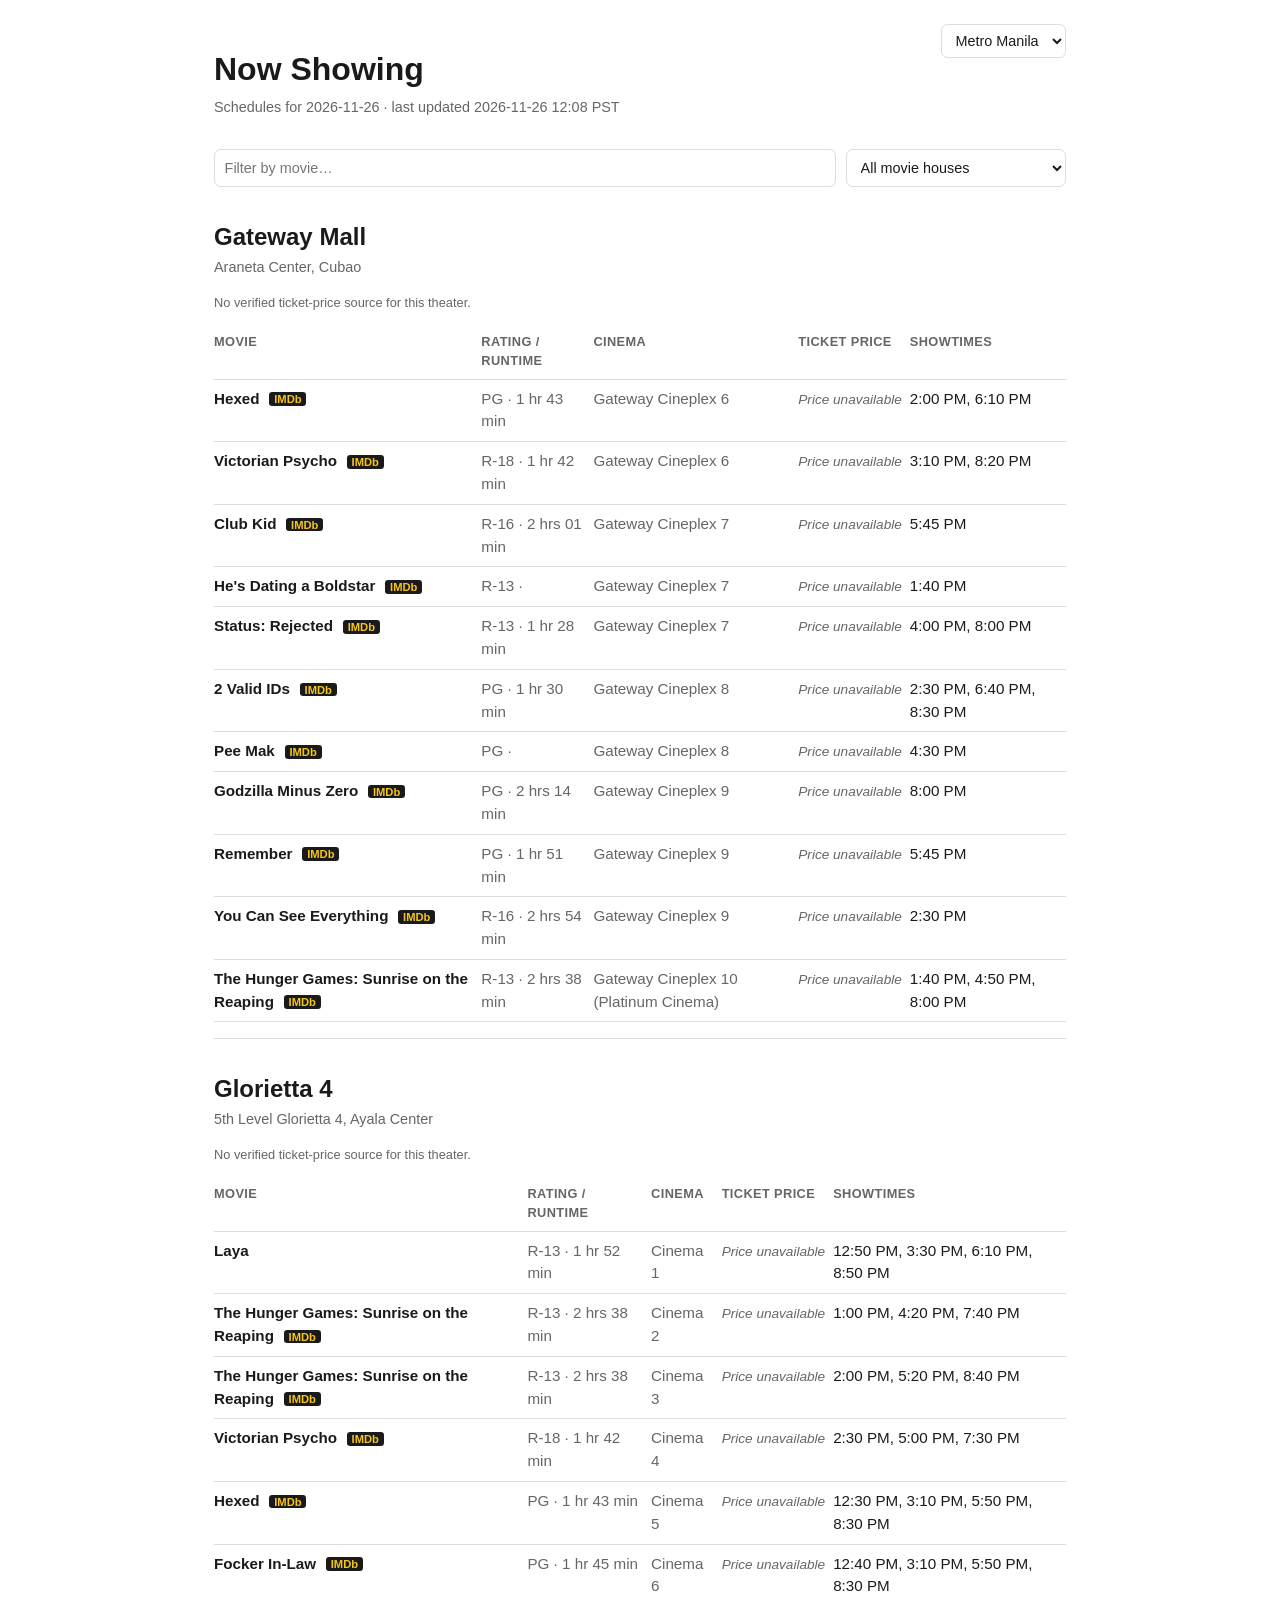
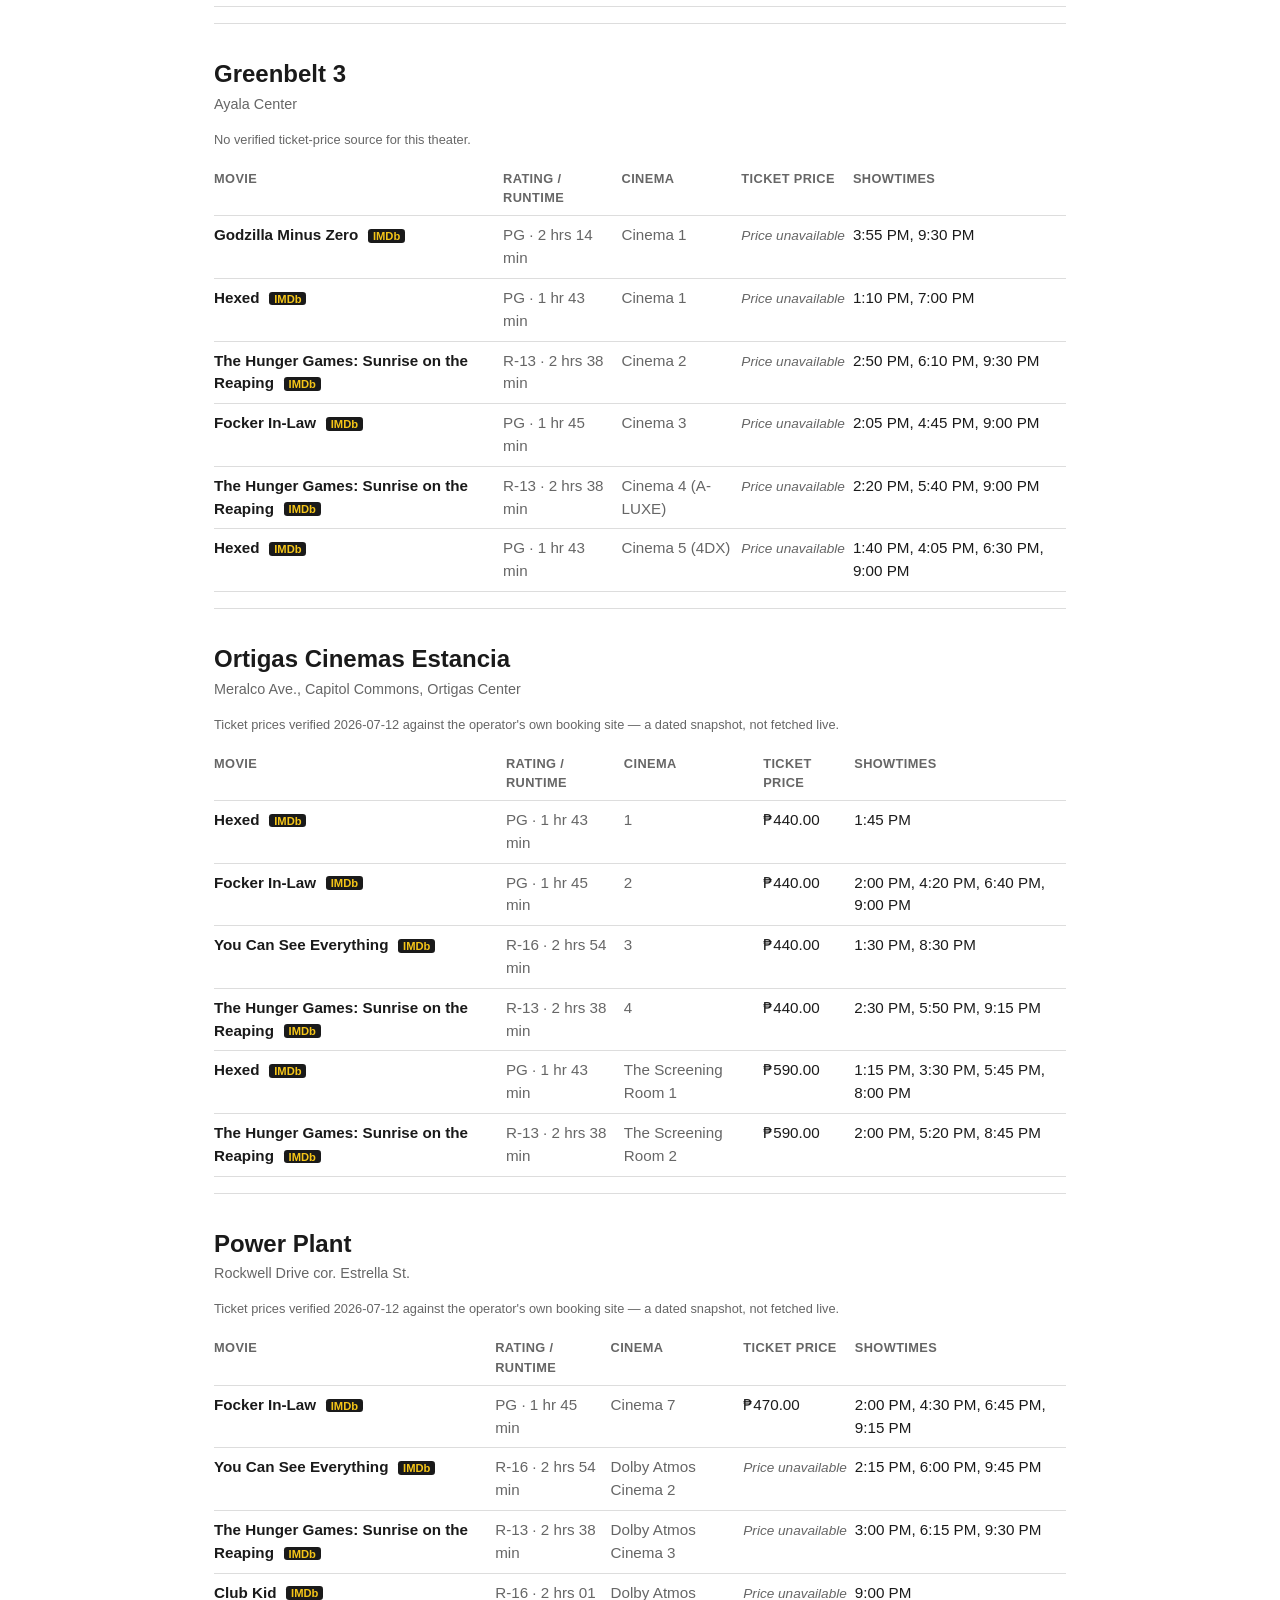
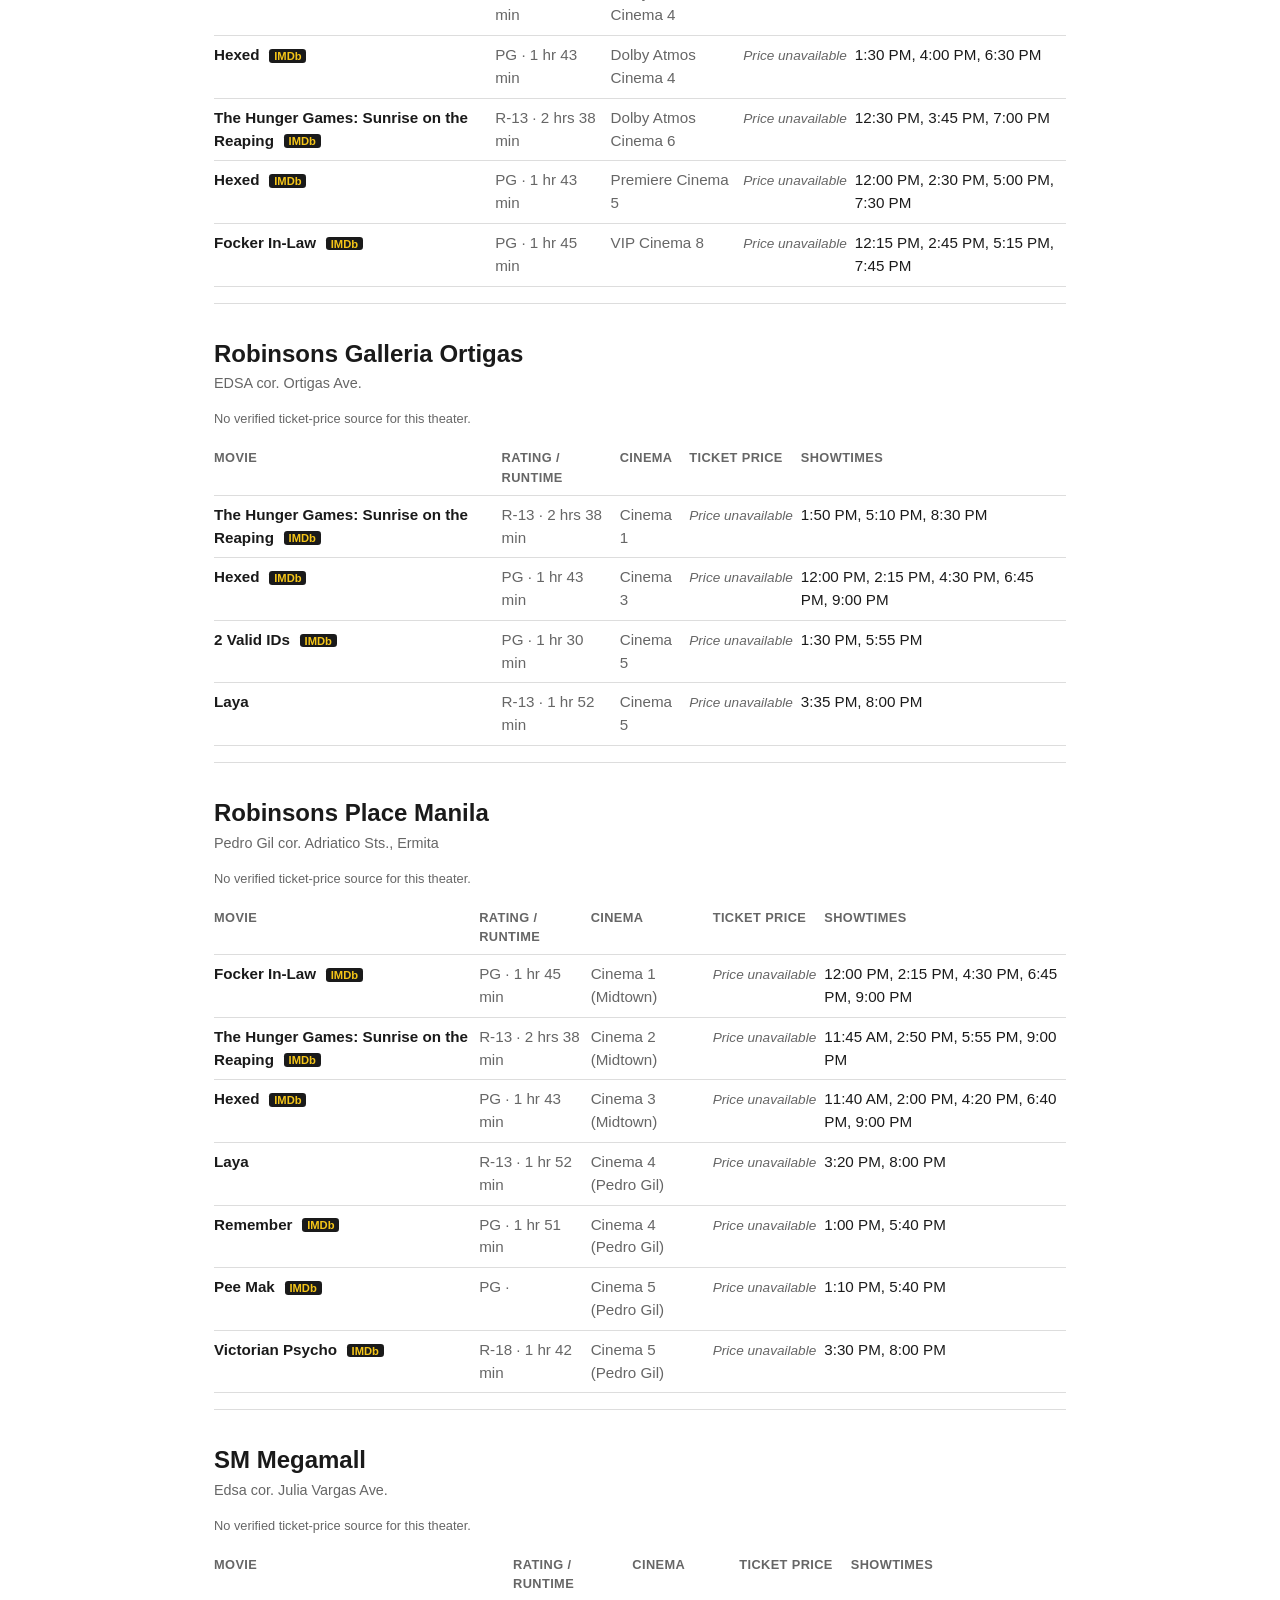
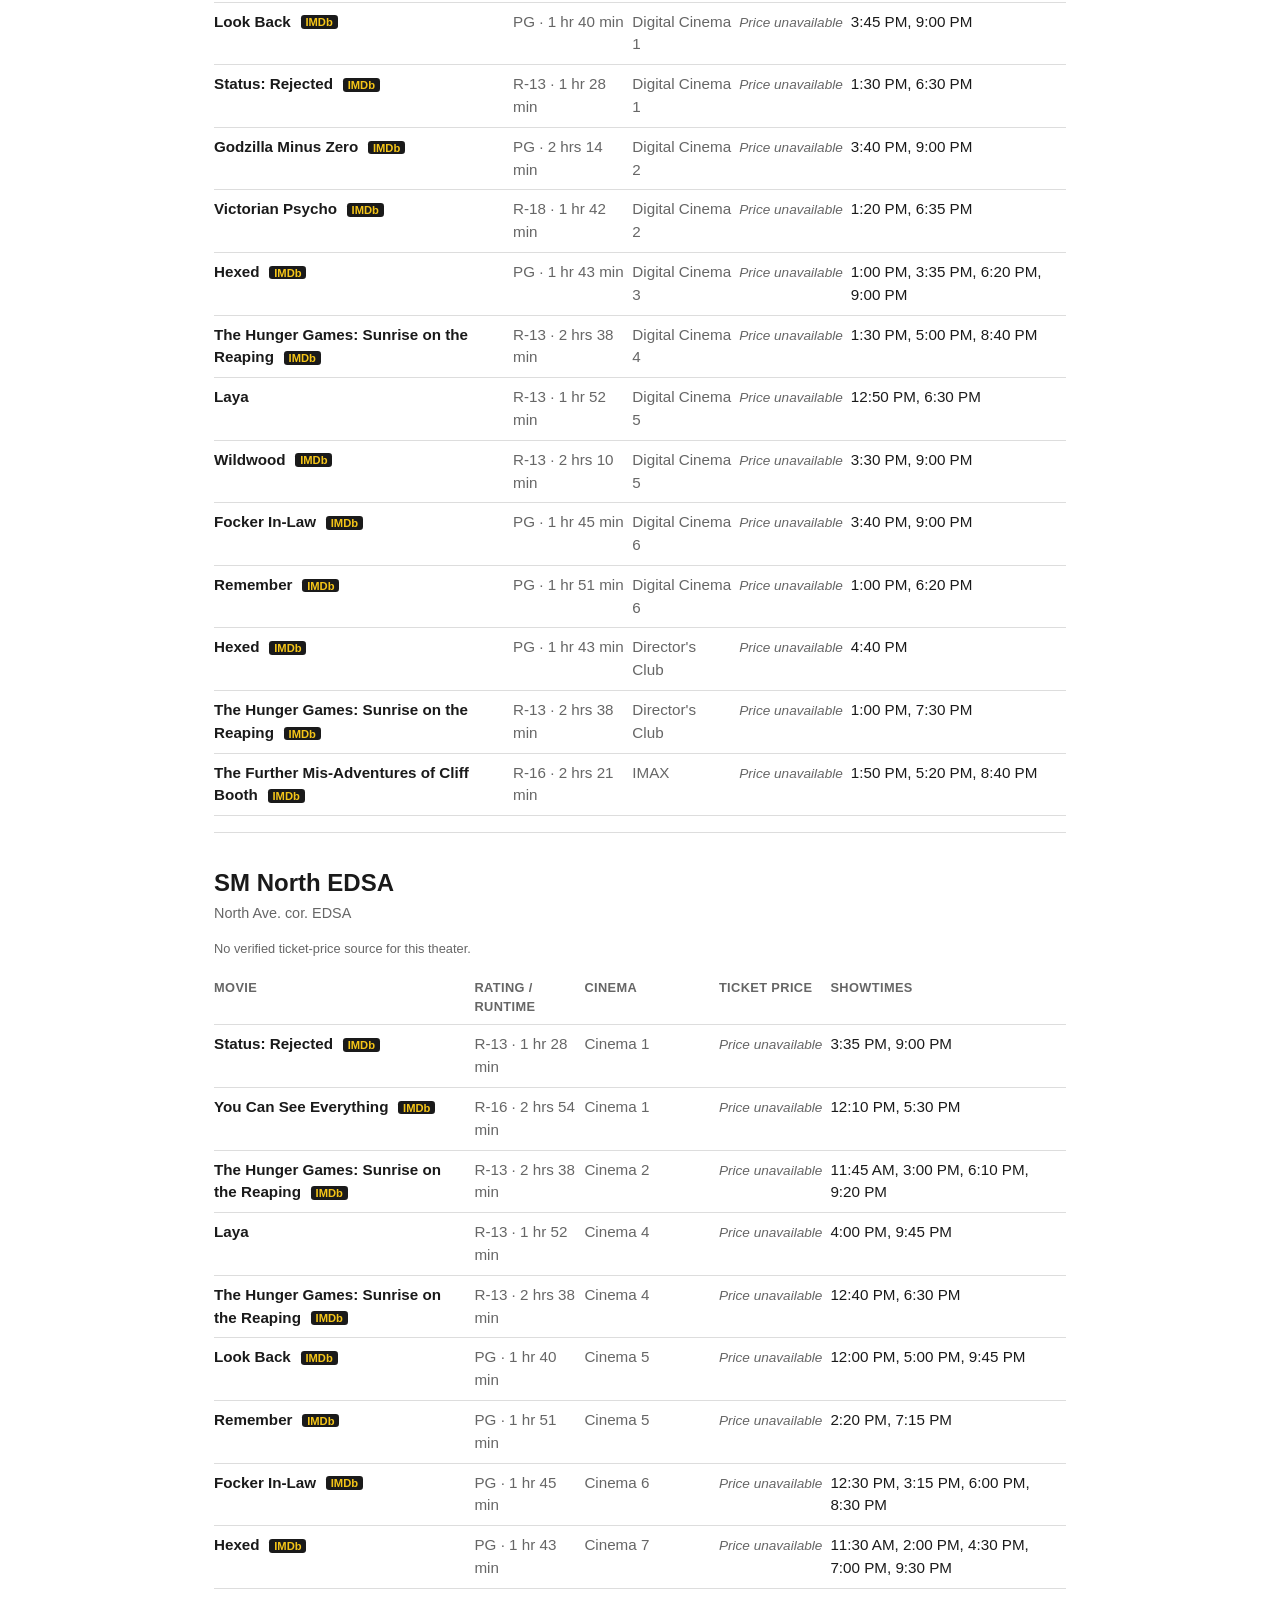
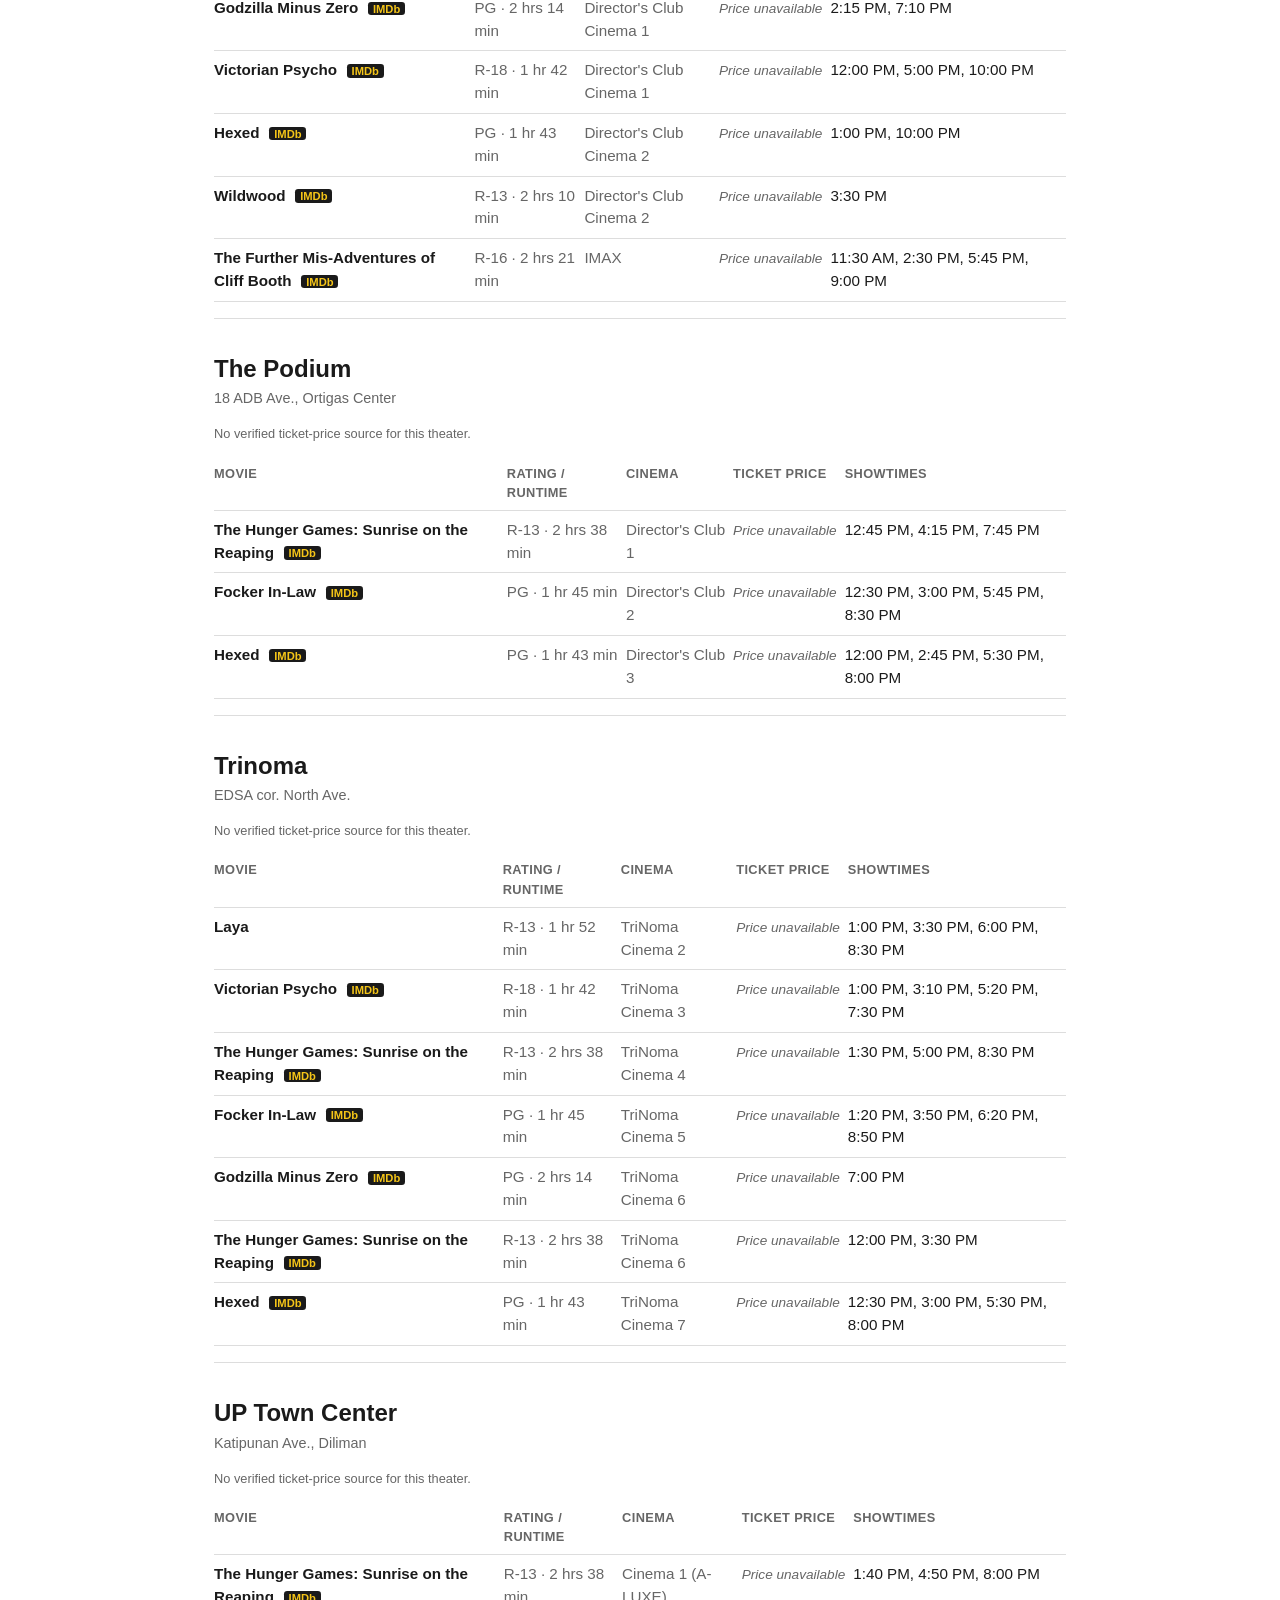
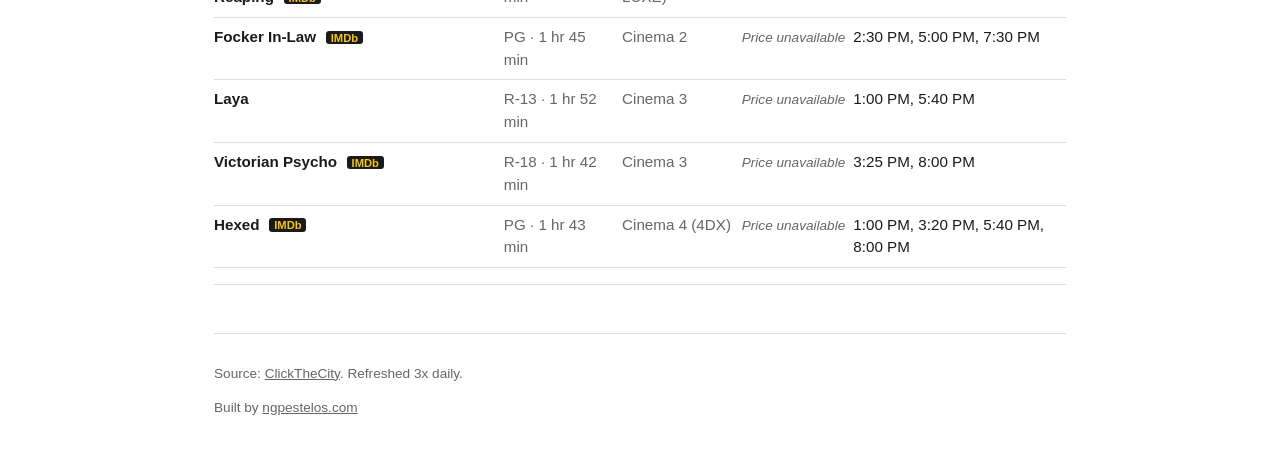
==== public/index.html @ bc3d9798 "chore: refresh schedules 2026-11-26" ====
<!doctype html>
<html lang="en">
<head>
<meta charset="utf-8">
<meta name="viewport" content="width=device-width, initial-scale=1">
<title>Now Showing — Metro Manila &amp; Iloilo</title>
<link rel="stylesheet" href="style.css">
</head>
<body>
<header class="site-header">
  <div class="header-text">
    <h1>Now Showing</h1>
    <p class="updated">Schedules for 2026-11-26 &middot; last updated 2026-11-26 12:08 PST</p>
  </div>
  <label class="city-filter">
    <span class="visually-hidden">City</span>
    <select id="city-filter" aria-label="Filter by city">
      <option value="metro-manila">Metro Manila</option>
<option value="iloilo">Iloilo</option>
    </select>
  </label>
</header>
<div class="filters">
  <input type="search" id="movie-filter" placeholder="Filter by movie&hellip;" aria-label="Filter by movie">
  <select id="cinema-filter" aria-label="Filter by movie house">
    <option value="">All movie houses</option>
    <option value="Festive Walk Iloilo" data-city="iloilo">Festive Walk Iloilo</option>
<option value="Gateway Mall" data-city="metro-manila">Gateway Mall</option>
<option value="Glorietta 4" data-city="metro-manila">Glorietta 4</option>
<option value="Greenbelt 3" data-city="metro-manila">Greenbelt 3</option>
<option value="Ortigas Cinemas Estancia" data-city="metro-manila">Ortigas Cinemas Estancia</option>
<option value="Power Plant" data-city="metro-manila">Power Plant</option>
<option value="Robinsons Galleria Ortigas" data-city="metro-manila">Robinsons Galleria Ortigas</option>
<option value="Robinsons Place Iloilo" data-city="iloilo">Robinsons Place Iloilo</option>
<option value="Robinsons Place Jaro" data-city="iloilo">Robinsons Place Jaro</option>
<option value="Robinsons Place Manila" data-city="metro-manila">Robinsons Place Manila</option>
<option value="SM City Iloilo" data-city="iloilo">SM City Iloilo</option>
<option value="SM Megamall" data-city="metro-manila">SM Megamall</option>
<option value="SM North EDSA" data-city="metro-manila">SM North EDSA</option>
<option value="The Podium" data-city="metro-manila">The Podium</option>
<option value="Trinoma" data-city="metro-manila">Trinoma</option>
<option value="UP Town Center" data-city="metro-manila">UP Town Center</option>
<option value="Vista Mall Iloilo" data-city="iloilo">Vista Mall Iloilo</option>
  </select>
</div>
<p id="no-results" hidden>No showings match your filters.</p>
<main>

    <section class="theater" data-theater="Festive Walk Iloilo" data-city="iloilo">
      <h2>Festive Walk Iloilo</h2>
      <p class="address">Megaworld Boulevard, Iloilo Business Park, Mandurriao</p>
      <p class="source-note">No verified ticket-price source for this theater.</p>
      <table>
        <thead><tr><th>Movie</th><th>Rating / Runtime</th><th>Cinema</th><th>Ticket Price</th><th>Showtimes</th></tr></thead>
        <tbody>
        <tr data-title="laya" data-cinema="festive walk cinema 1"><td class="title" data-label="Movie">Laya</td><td class="meta" data-label="Rating / Runtime">R-13 &middot; 1 hr 52 min</td><td class="cinema" data-label="Cinema">Festive Walk Cinema 1</td><td class="price" data-label="Ticket Price"><span class="price-unavailable" title="No verified price source for this theater/room tier">Price unavailable</span></td><td class="showtimes" data-label="Showtimes">3:45 PM</td></tr>
<tr data-title="the hunger games: sunrise on the reaping" data-cinema="festive walk cinema 1"><td class="title" data-label="Movie">The Hunger Games: Sunrise on the Reaping <a class="imdb-link" href="https://www.imdb.com/title/tt32558705/" target="_blank" rel="noopener" title="View on IMDb">IMDb</a></td><td class="meta" data-label="Rating / Runtime">R-13 &middot; 2 hrs 38 min</td><td class="cinema" data-label="Cinema">Festive Walk Cinema 1</td><td class="price" data-label="Ticket Price"><span class="price-unavailable" title="No verified price source for this theater/room tier">Price unavailable</span></td><td class="showtimes" data-label="Showtimes">12:30 PM, 6:30 PM</td></tr>
<tr data-title="focker in-law" data-cinema="festive walk cinema 2"><td class="title" data-label="Movie">Focker In-Law <a class="imdb-link" href="https://www.imdb.com/title/tt34966140/" target="_blank" rel="noopener" title="View on IMDb">IMDb</a></td><td class="meta" data-label="Rating / Runtime">PG &middot; 1 hr 45 min</td><td class="cinema" data-label="Cinema">Festive Walk Cinema 2</td><td class="price" data-label="Ticket Price"><span class="price-unavailable" title="No verified price source for this theater/room tier">Price unavailable</span></td><td class="showtimes" data-label="Showtimes">12:30 PM, 5:00 PM</td></tr>
<tr data-title="victorian psycho" data-cinema="festive walk cinema 2"><td class="title" data-label="Movie">Victorian Psycho <a class="imdb-link" href="https://www.imdb.com/title/tt34374553/" target="_blank" rel="noopener" title="View on IMDb">IMDb</a></td><td class="meta" data-label="Rating / Runtime">R-18 &middot; 1 hr 42 min</td><td class="cinema" data-label="Cinema">Festive Walk Cinema 2</td><td class="price" data-label="Ticket Price"><span class="price-unavailable" title="No verified price source for this theater/room tier">Price unavailable</span></td><td class="showtimes" data-label="Showtimes">2:45 PM, 7:15 PM</td></tr>
<tr data-title="hexed" data-cinema="festive walk cinema 3"><td class="title" data-label="Movie">Hexed <a class="imdb-link" href="https://www.imdb.com/title/tt38077943/" target="_blank" rel="noopener" title="View on IMDb">IMDb</a></td><td class="meta" data-label="Rating / Runtime">PG &middot; 1 hr 43 min</td><td class="cinema" data-label="Cinema">Festive Walk Cinema 3</td><td class="price" data-label="Ticket Price"><span class="price-unavailable" title="No verified price source for this theater/room tier">Price unavailable</span></td><td class="showtimes" data-label="Showtimes">1:15 PM, 3:30 PM, 6:30 PM</td></tr>
<tr data-title="the hunger games: sunrise on the reaping" data-cinema="festive walk vip cinema 4"><td class="title" data-label="Movie">The Hunger Games: Sunrise on the Reaping <a class="imdb-link" href="https://www.imdb.com/title/tt32558705/" target="_blank" rel="noopener" title="View on IMDb">IMDb</a></td><td class="meta" data-label="Rating / Runtime">R-13 &middot; 2 hrs 38 min</td><td class="cinema" data-label="Cinema">Festive Walk VIP Cinema 4</td><td class="price" data-label="Ticket Price"><span class="price-unavailable" title="No verified price source for this theater/room tier">Price unavailable</span></td><td class="showtimes" data-label="Showtimes">1:00 PM, 4:00 PM, 7:00 PM</td></tr>
        </tbody>
      </table>
    </section>
    
    <section class="theater" data-theater="Gateway Mall" data-city="metro-manila">
      <h2>Gateway Mall</h2>
      <p class="address">Araneta Center, Cubao</p>
      <p class="source-note">No verified ticket-price source for this theater.</p>
      <table>
        <thead><tr><th>Movie</th><th>Rating / Runtime</th><th>Cinema</th><th>Ticket Price</th><th>Showtimes</th></tr></thead>
        <tbody>
        <tr data-title="hexed" data-cinema="gateway cineplex 6"><td class="title" data-label="Movie">Hexed <a class="imdb-link" href="https://www.imdb.com/title/tt38077943/" target="_blank" rel="noopener" title="View on IMDb">IMDb</a></td><td class="meta" data-label="Rating / Runtime">PG &middot; 1 hr 43 min</td><td class="cinema" data-label="Cinema">Gateway Cineplex 6</td><td class="price" data-label="Ticket Price"><span class="price-unavailable" title="No verified price source for this theater/room tier">Price unavailable</span></td><td class="showtimes" data-label="Showtimes">2:00 PM, 6:10 PM</td></tr>
<tr data-title="victorian psycho" data-cinema="gateway cineplex 6"><td class="title" data-label="Movie">Victorian Psycho <a class="imdb-link" href="https://www.imdb.com/title/tt34374553/" target="_blank" rel="noopener" title="View on IMDb">IMDb</a></td><td class="meta" data-label="Rating / Runtime">R-18 &middot; 1 hr 42 min</td><td class="cinema" data-label="Cinema">Gateway Cineplex 6</td><td class="price" data-label="Ticket Price"><span class="price-unavailable" title="No verified price source for this theater/room tier">Price unavailable</span></td><td class="showtimes" data-label="Showtimes">3:10 PM, 8:20 PM</td></tr>
<tr data-title="club kid" data-cinema="gateway cineplex 7"><td class="title" data-label="Movie">Club Kid <a class="imdb-link" href="https://www.imdb.com/title/tt38058097/" target="_blank" rel="noopener" title="View on IMDb">IMDb</a></td><td class="meta" data-label="Rating / Runtime">R-16 &middot; 2 hrs 01 min</td><td class="cinema" data-label="Cinema">Gateway Cineplex 7</td><td class="price" data-label="Ticket Price"><span class="price-unavailable" title="No verified price source for this theater/room tier">Price unavailable</span></td><td class="showtimes" data-label="Showtimes">5:45 PM</td></tr>
<tr data-title="he&#x27;s dating a boldstar" data-cinema="gateway cineplex 7"><td class="title" data-label="Movie">He&#x27;s Dating a Boldstar <a class="imdb-link" href="https://www.imdb.com/title/tt46669056/" target="_blank" rel="noopener" title="View on IMDb">IMDb</a></td><td class="meta" data-label="Rating / Runtime">R-13 &middot; </td><td class="cinema" data-label="Cinema">Gateway Cineplex 7</td><td class="price" data-label="Ticket Price"><span class="price-unavailable" title="No verified price source for this theater/room tier">Price unavailable</span></td><td class="showtimes" data-label="Showtimes">1:40 PM</td></tr>
<tr data-title="status: rejected" data-cinema="gateway cineplex 7"><td class="title" data-label="Movie">Status: Rejected <a class="imdb-link" href="https://www.imdb.com/title/tt44862514/" target="_blank" rel="noopener" title="View on IMDb">IMDb</a></td><td class="meta" data-label="Rating / Runtime">R-13 &middot; 1 hr 28 min</td><td class="cinema" data-label="Cinema">Gateway Cineplex 7</td><td class="price" data-label="Ticket Price"><span class="price-unavailable" title="No verified price source for this theater/room tier">Price unavailable</span></td><td class="showtimes" data-label="Showtimes">4:00 PM, 8:00 PM</td></tr>
<tr data-title="2 valid ids" data-cinema="gateway cineplex 8"><td class="title" data-label="Movie">2 Valid IDs <a class="imdb-link" href="https://www.imdb.com/title/tt43807653/" target="_blank" rel="noopener" title="View on IMDb">IMDb</a></td><td class="meta" data-label="Rating / Runtime">PG &middot; 1 hr 30 min</td><td class="cinema" data-label="Cinema">Gateway Cineplex 8</td><td class="price" data-label="Ticket Price"><span class="price-unavailable" title="No verified price source for this theater/room tier">Price unavailable</span></td><td class="showtimes" data-label="Showtimes">2:30 PM, 6:40 PM, 8:30 PM</td></tr>
<tr data-title="pee mak" data-cinema="gateway cineplex 8"><td class="title" data-label="Movie">Pee Mak <a class="imdb-link" href="https://www.imdb.com/title/tt44112588/" target="_blank" rel="noopener" title="View on IMDb">IMDb</a></td><td class="meta" data-label="Rating / Runtime">PG &middot; </td><td class="cinema" data-label="Cinema">Gateway Cineplex 8</td><td class="price" data-label="Ticket Price"><span class="price-unavailable" title="No verified price source for this theater/room tier">Price unavailable</span></td><td class="showtimes" data-label="Showtimes">4:30 PM</td></tr>
<tr data-title="godzilla minus zero" data-cinema="gateway cineplex 9"><td class="title" data-label="Movie">Godzilla Minus Zero <a class="imdb-link" href="https://www.imdb.com/title/tt34384661/" target="_blank" rel="noopener" title="View on IMDb">IMDb</a></td><td class="meta" data-label="Rating / Runtime">PG &middot; 2 hrs 14 min</td><td class="cinema" data-label="Cinema">Gateway Cineplex 9</td><td class="price" data-label="Ticket Price"><span class="price-unavailable" title="No verified price source for this theater/room tier">Price unavailable</span></td><td class="showtimes" data-label="Showtimes">8:00 PM</td></tr>
<tr data-title="remember" data-cinema="gateway cineplex 9"><td class="title" data-label="Movie">Remember <a class="imdb-link" href="https://www.imdb.com/title/tt43454326/" target="_blank" rel="noopener" title="View on IMDb">IMDb</a></td><td class="meta" data-label="Rating / Runtime">PG &middot; 1 hr 51 min</td><td class="cinema" data-label="Cinema">Gateway Cineplex 9</td><td class="price" data-label="Ticket Price"><span class="price-unavailable" title="No verified price source for this theater/room tier">Price unavailable</span></td><td class="showtimes" data-label="Showtimes">5:45 PM</td></tr>
<tr data-title="you can see everything" data-cinema="gateway cineplex 9"><td class="title" data-label="Movie">You Can See Everything <a class="imdb-link" href="https://www.imdb.com/title/tt45368240/" target="_blank" rel="noopener" title="View on IMDb">IMDb</a></td><td class="meta" data-label="Rating / Runtime">R-16 &middot; 2 hrs 54 min</td><td class="cinema" data-label="Cinema">Gateway Cineplex 9</td><td class="price" data-label="Ticket Price"><span class="price-unavailable" title="No verified price source for this theater/room tier">Price unavailable</span></td><td class="showtimes" data-label="Showtimes">2:30 PM</td></tr>
<tr data-title="the hunger games: sunrise on the reaping" data-cinema="gateway cineplex 10 (platinum cinema)"><td class="title" data-label="Movie">The Hunger Games: Sunrise on the Reaping <a class="imdb-link" href="https://www.imdb.com/title/tt32558705/" target="_blank" rel="noopener" title="View on IMDb">IMDb</a></td><td class="meta" data-label="Rating / Runtime">R-13 &middot; 2 hrs 38 min</td><td class="cinema" data-label="Cinema">Gateway Cineplex 10 (Platinum Cinema)</td><td class="price" data-label="Ticket Price"><span class="price-unavailable" title="No verified price source for this theater/room tier">Price unavailable</span></td><td class="showtimes" data-label="Showtimes">1:40 PM, 4:50 PM, 8:00 PM</td></tr>
        </tbody>
      </table>
    </section>
    
    <section class="theater" data-theater="Glorietta 4" data-city="metro-manila">
      <h2>Glorietta 4</h2>
      <p class="address">5th Level Glorietta 4, Ayala Center</p>
      <p class="source-note">No verified ticket-price source for this theater.</p>
      <table>
        <thead><tr><th>Movie</th><th>Rating / Runtime</th><th>Cinema</th><th>Ticket Price</th><th>Showtimes</th></tr></thead>
        <tbody>
        <tr data-title="laya" data-cinema="cinema 1"><td class="title" data-label="Movie">Laya</td><td class="meta" data-label="Rating / Runtime">R-13 &middot; 1 hr 52 min</td><td class="cinema" data-label="Cinema">Cinema 1</td><td class="price" data-label="Ticket Price"><span class="price-unavailable" title="No verified price source for this theater/room tier">Price unavailable</span></td><td class="showtimes" data-label="Showtimes">12:50 PM, 3:30 PM, 6:10 PM, 8:50 PM</td></tr>
<tr data-title="the hunger games: sunrise on the reaping" data-cinema="cinema 2"><td class="title" data-label="Movie">The Hunger Games: Sunrise on the Reaping <a class="imdb-link" href="https://www.imdb.com/title/tt32558705/" target="_blank" rel="noopener" title="View on IMDb">IMDb</a></td><td class="meta" data-label="Rating / Runtime">R-13 &middot; 2 hrs 38 min</td><td class="cinema" data-label="Cinema">Cinema 2</td><td class="price" data-label="Ticket Price"><span class="price-unavailable" title="No verified price source for this theater/room tier">Price unavailable</span></td><td class="showtimes" data-label="Showtimes">1:00 PM, 4:20 PM, 7:40 PM</td></tr>
<tr data-title="the hunger games: sunrise on the reaping" data-cinema="cinema 3"><td class="title" data-label="Movie">The Hunger Games: Sunrise on the Reaping <a class="imdb-link" href="https://www.imdb.com/title/tt32558705/" target="_blank" rel="noopener" title="View on IMDb">IMDb</a></td><td class="meta" data-label="Rating / Runtime">R-13 &middot; 2 hrs 38 min</td><td class="cinema" data-label="Cinema">Cinema 3</td><td class="price" data-label="Ticket Price"><span class="price-unavailable" title="No verified price source for this theater/room tier">Price unavailable</span></td><td class="showtimes" data-label="Showtimes">2:00 PM, 5:20 PM, 8:40 PM</td></tr>
<tr data-title="victorian psycho" data-cinema="cinema 4"><td class="title" data-label="Movie">Victorian Psycho <a class="imdb-link" href="https://www.imdb.com/title/tt34374553/" target="_blank" rel="noopener" title="View on IMDb">IMDb</a></td><td class="meta" data-label="Rating / Runtime">R-18 &middot; 1 hr 42 min</td><td class="cinema" data-label="Cinema">Cinema 4</td><td class="price" data-label="Ticket Price"><span class="price-unavailable" title="No verified price source for this theater/room tier">Price unavailable</span></td><td class="showtimes" data-label="Showtimes">2:30 PM, 5:00 PM, 7:30 PM</td></tr>
<tr data-title="hexed" data-cinema="cinema 5"><td class="title" data-label="Movie">Hexed <a class="imdb-link" href="https://www.imdb.com/title/tt38077943/" target="_blank" rel="noopener" title="View on IMDb">IMDb</a></td><td class="meta" data-label="Rating / Runtime">PG &middot; 1 hr 43 min</td><td class="cinema" data-label="Cinema">Cinema 5</td><td class="price" data-label="Ticket Price"><span class="price-unavailable" title="No verified price source for this theater/room tier">Price unavailable</span></td><td class="showtimes" data-label="Showtimes">12:30 PM, 3:10 PM, 5:50 PM, 8:30 PM</td></tr>
<tr data-title="focker in-law" data-cinema="cinema 6"><td class="title" data-label="Movie">Focker In-Law <a class="imdb-link" href="https://www.imdb.com/title/tt34966140/" target="_blank" rel="noopener" title="View on IMDb">IMDb</a></td><td class="meta" data-label="Rating / Runtime">PG &middot; 1 hr 45 min</td><td class="cinema" data-label="Cinema">Cinema 6</td><td class="price" data-label="Ticket Price"><span class="price-unavailable" title="No verified price source for this theater/room tier">Price unavailable</span></td><td class="showtimes" data-label="Showtimes">12:40 PM, 3:10 PM, 5:50 PM, 8:30 PM</td></tr>
        </tbody>
      </table>
    </section>
    
    <section class="theater" data-theater="Greenbelt 3" data-city="metro-manila">
      <h2>Greenbelt 3</h2>
      <p class="address">Ayala Center</p>
      <p class="source-note">No verified ticket-price source for this theater.</p>
      <table>
        <thead><tr><th>Movie</th><th>Rating / Runtime</th><th>Cinema</th><th>Ticket Price</th><th>Showtimes</th></tr></thead>
        <tbody>
        <tr data-title="godzilla minus zero" data-cinema="cinema 1"><td class="title" data-label="Movie">Godzilla Minus Zero <a class="imdb-link" href="https://www.imdb.com/title/tt34384661/" target="_blank" rel="noopener" title="View on IMDb">IMDb</a></td><td class="meta" data-label="Rating / Runtime">PG &middot; 2 hrs 14 min</td><td class="cinema" data-label="Cinema">Cinema 1</td><td class="price" data-label="Ticket Price"><span class="price-unavailable" title="No verified price source for this theater/room tier">Price unavailable</span></td><td class="showtimes" data-label="Showtimes">3:55 PM, 9:30 PM</td></tr>
<tr data-title="hexed" data-cinema="cinema 1"><td class="title" data-label="Movie">Hexed <a class="imdb-link" href="https://www.imdb.com/title/tt38077943/" target="_blank" rel="noopener" title="View on IMDb">IMDb</a></td><td class="meta" data-label="Rating / Runtime">PG &middot; 1 hr 43 min</td><td class="cinema" data-label="Cinema">Cinema 1</td><td class="price" data-label="Ticket Price"><span class="price-unavailable" title="No verified price source for this theater/room tier">Price unavailable</span></td><td class="showtimes" data-label="Showtimes">1:10 PM, 7:00 PM</td></tr>
<tr data-title="the hunger games: sunrise on the reaping" data-cinema="cinema 2"><td class="title" data-label="Movie">The Hunger Games: Sunrise on the Reaping <a class="imdb-link" href="https://www.imdb.com/title/tt32558705/" target="_blank" rel="noopener" title="View on IMDb">IMDb</a></td><td class="meta" data-label="Rating / Runtime">R-13 &middot; 2 hrs 38 min</td><td class="cinema" data-label="Cinema">Cinema 2</td><td class="price" data-label="Ticket Price"><span class="price-unavailable" title="No verified price source for this theater/room tier">Price unavailable</span></td><td class="showtimes" data-label="Showtimes">2:50 PM, 6:10 PM, 9:30 PM</td></tr>
<tr data-title="focker in-law" data-cinema="cinema 3"><td class="title" data-label="Movie">Focker In-Law <a class="imdb-link" href="https://www.imdb.com/title/tt34966140/" target="_blank" rel="noopener" title="View on IMDb">IMDb</a></td><td class="meta" data-label="Rating / Runtime">PG &middot; 1 hr 45 min</td><td class="cinema" data-label="Cinema">Cinema 3</td><td class="price" data-label="Ticket Price"><span class="price-unavailable" title="No verified price source for this theater/room tier">Price unavailable</span></td><td class="showtimes" data-label="Showtimes">2:05 PM, 4:45 PM, 9:00 PM</td></tr>
<tr data-title="the hunger games: sunrise on the reaping" data-cinema="cinema 4 (a-luxe)"><td class="title" data-label="Movie">The Hunger Games: Sunrise on the Reaping <a class="imdb-link" href="https://www.imdb.com/title/tt32558705/" target="_blank" rel="noopener" title="View on IMDb">IMDb</a></td><td class="meta" data-label="Rating / Runtime">R-13 &middot; 2 hrs 38 min</td><td class="cinema" data-label="Cinema">Cinema 4 (A-LUXE)</td><td class="price" data-label="Ticket Price"><span class="price-unavailable" title="No verified price source for this theater/room tier">Price unavailable</span></td><td class="showtimes" data-label="Showtimes">2:20 PM, 5:40 PM, 9:00 PM</td></tr>
<tr data-title="hexed" data-cinema="cinema 5 (4dx)"><td class="title" data-label="Movie">Hexed <a class="imdb-link" href="https://www.imdb.com/title/tt38077943/" target="_blank" rel="noopener" title="View on IMDb">IMDb</a></td><td class="meta" data-label="Rating / Runtime">PG &middot; 1 hr 43 min</td><td class="cinema" data-label="Cinema">Cinema 5 (4DX)</td><td class="price" data-label="Ticket Price"><span class="price-unavailable" title="No verified price source for this theater/room tier">Price unavailable</span></td><td class="showtimes" data-label="Showtimes">1:40 PM, 4:05 PM, 6:30 PM, 9:00 PM</td></tr>
        </tbody>
      </table>
    </section>
    
    <section class="theater" data-theater="Ortigas Cinemas Estancia" data-city="metro-manila">
      <h2>Ortigas Cinemas Estancia</h2>
      <p class="address">Meralco Ave., Capitol Commons, Ortigas Center</p>
      <p class="source-note">Ticket prices verified 2026-07-12 against the operator's own booking site &mdash; a dated snapshot, not fetched live.</p>
      <table>
        <thead><tr><th>Movie</th><th>Rating / Runtime</th><th>Cinema</th><th>Ticket Price</th><th>Showtimes</th></tr></thead>
        <tbody>
        <tr data-title="hexed" data-cinema="1"><td class="title" data-label="Movie">Hexed <a class="imdb-link" href="https://www.imdb.com/title/tt38077943/" target="_blank" rel="noopener" title="View on IMDb">IMDb</a></td><td class="meta" data-label="Rating / Runtime">PG &middot; 1 hr 43 min</td><td class="cinema" data-label="Cinema">1</td><td class="price" data-label="Ticket Price">&#8369;440.00</td><td class="showtimes" data-label="Showtimes">1:45 PM</td></tr>
<tr data-title="focker in-law" data-cinema="2"><td class="title" data-label="Movie">Focker In-Law <a class="imdb-link" href="https://www.imdb.com/title/tt34966140/" target="_blank" rel="noopener" title="View on IMDb">IMDb</a></td><td class="meta" data-label="Rating / Runtime">PG &middot; 1 hr 45 min</td><td class="cinema" data-label="Cinema">2</td><td class="price" data-label="Ticket Price">&#8369;440.00</td><td class="showtimes" data-label="Showtimes">2:00 PM, 4:20 PM, 6:40 PM, 9:00 PM</td></tr>
<tr data-title="you can see everything" data-cinema="3"><td class="title" data-label="Movie">You Can See Everything <a class="imdb-link" href="https://www.imdb.com/title/tt45368240/" target="_blank" rel="noopener" title="View on IMDb">IMDb</a></td><td class="meta" data-label="Rating / Runtime">R-16 &middot; 2 hrs 54 min</td><td class="cinema" data-label="Cinema">3</td><td class="price" data-label="Ticket Price">&#8369;440.00</td><td class="showtimes" data-label="Showtimes">1:30 PM, 8:30 PM</td></tr>
<tr data-title="the hunger games: sunrise on the reaping" data-cinema="4"><td class="title" data-label="Movie">The Hunger Games: Sunrise on the Reaping <a class="imdb-link" href="https://www.imdb.com/title/tt32558705/" target="_blank" rel="noopener" title="View on IMDb">IMDb</a></td><td class="meta" data-label="Rating / Runtime">R-13 &middot; 2 hrs 38 min</td><td class="cinema" data-label="Cinema">4</td><td class="price" data-label="Ticket Price">&#8369;440.00</td><td class="showtimes" data-label="Showtimes">2:30 PM, 5:50 PM, 9:15 PM</td></tr>
<tr data-title="hexed" data-cinema="the screening room 1"><td class="title" data-label="Movie">Hexed <a class="imdb-link" href="https://www.imdb.com/title/tt38077943/" target="_blank" rel="noopener" title="View on IMDb">IMDb</a></td><td class="meta" data-label="Rating / Runtime">PG &middot; 1 hr 43 min</td><td class="cinema" data-label="Cinema">The Screening Room 1</td><td class="price" data-label="Ticket Price">&#8369;590.00</td><td class="showtimes" data-label="Showtimes">1:15 PM, 3:30 PM, 5:45 PM, 8:00 PM</td></tr>
<tr data-title="the hunger games: sunrise on the reaping" data-cinema="the screening room 2"><td class="title" data-label="Movie">The Hunger Games: Sunrise on the Reaping <a class="imdb-link" href="https://www.imdb.com/title/tt32558705/" target="_blank" rel="noopener" title="View on IMDb">IMDb</a></td><td class="meta" data-label="Rating / Runtime">R-13 &middot; 2 hrs 38 min</td><td class="cinema" data-label="Cinema">The Screening Room 2</td><td class="price" data-label="Ticket Price">&#8369;590.00</td><td class="showtimes" data-label="Showtimes">2:00 PM, 5:20 PM, 8:45 PM</td></tr>
        </tbody>
      </table>
    </section>
    
    <section class="theater" data-theater="Power Plant" data-city="metro-manila">
      <h2>Power Plant</h2>
      <p class="address">Rockwell Drive cor. Estrella St.</p>
      <p class="source-note">Ticket prices verified 2026-07-12 against the operator's own booking site &mdash; a dated snapshot, not fetched live.</p>
      <table>
        <thead><tr><th>Movie</th><th>Rating / Runtime</th><th>Cinema</th><th>Ticket Price</th><th>Showtimes</th></tr></thead>
        <tbody>
        <tr data-title="focker in-law" data-cinema="cinema 7"><td class="title" data-label="Movie">Focker In-Law <a class="imdb-link" href="https://www.imdb.com/title/tt34966140/" target="_blank" rel="noopener" title="View on IMDb">IMDb</a></td><td class="meta" data-label="Rating / Runtime">PG &middot; 1 hr 45 min</td><td class="cinema" data-label="Cinema">Cinema 7</td><td class="price" data-label="Ticket Price">&#8369;470.00</td><td class="showtimes" data-label="Showtimes">2:00 PM, 4:30 PM, 6:45 PM, 9:15 PM</td></tr>
<tr data-title="you can see everything" data-cinema="dolby atmos cinema 2"><td class="title" data-label="Movie">You Can See Everything <a class="imdb-link" href="https://www.imdb.com/title/tt45368240/" target="_blank" rel="noopener" title="View on IMDb">IMDb</a></td><td class="meta" data-label="Rating / Runtime">R-16 &middot; 2 hrs 54 min</td><td class="cinema" data-label="Cinema">Dolby Atmos Cinema 2</td><td class="price" data-label="Ticket Price"><span class="price-unavailable" title="No verified price source for this theater/room tier">Price unavailable</span></td><td class="showtimes" data-label="Showtimes">2:15 PM, 6:00 PM, 9:45 PM</td></tr>
<tr data-title="the hunger games: sunrise on the reaping" data-cinema="dolby atmos cinema 3"><td class="title" data-label="Movie">The Hunger Games: Sunrise on the Reaping <a class="imdb-link" href="https://www.imdb.com/title/tt32558705/" target="_blank" rel="noopener" title="View on IMDb">IMDb</a></td><td class="meta" data-label="Rating / Runtime">R-13 &middot; 2 hrs 38 min</td><td class="cinema" data-label="Cinema">Dolby Atmos Cinema 3</td><td class="price" data-label="Ticket Price"><span class="price-unavailable" title="No verified price source for this theater/room tier">Price unavailable</span></td><td class="showtimes" data-label="Showtimes">3:00 PM, 6:15 PM, 9:30 PM</td></tr>
<tr data-title="club kid" data-cinema="dolby atmos cinema 4"><td class="title" data-label="Movie">Club Kid <a class="imdb-link" href="https://www.imdb.com/title/tt38058097/" target="_blank" rel="noopener" title="View on IMDb">IMDb</a></td><td class="meta" data-label="Rating / Runtime">R-16 &middot; 2 hrs 01 min</td><td class="cinema" data-label="Cinema">Dolby Atmos Cinema 4</td><td class="price" data-label="Ticket Price"><span class="price-unavailable" title="No verified price source for this theater/room tier">Price unavailable</span></td><td class="showtimes" data-label="Showtimes">9:00 PM</td></tr>
<tr data-title="hexed" data-cinema="dolby atmos cinema 4"><td class="title" data-label="Movie">Hexed <a class="imdb-link" href="https://www.imdb.com/title/tt38077943/" target="_blank" rel="noopener" title="View on IMDb">IMDb</a></td><td class="meta" data-label="Rating / Runtime">PG &middot; 1 hr 43 min</td><td class="cinema" data-label="Cinema">Dolby Atmos Cinema 4</td><td class="price" data-label="Ticket Price"><span class="price-unavailable" title="No verified price source for this theater/room tier">Price unavailable</span></td><td class="showtimes" data-label="Showtimes">1:30 PM, 4:00 PM, 6:30 PM</td></tr>
<tr data-title="the hunger games: sunrise on the reaping" data-cinema="dolby atmos cinema 6"><td class="title" data-label="Movie">The Hunger Games: Sunrise on the Reaping <a class="imdb-link" href="https://www.imdb.com/title/tt32558705/" target="_blank" rel="noopener" title="View on IMDb">IMDb</a></td><td class="meta" data-label="Rating / Runtime">R-13 &middot; 2 hrs 38 min</td><td class="cinema" data-label="Cinema">Dolby Atmos Cinema 6</td><td class="price" data-label="Ticket Price"><span class="price-unavailable" title="No verified price source for this theater/room tier">Price unavailable</span></td><td class="showtimes" data-label="Showtimes">12:30 PM, 3:45 PM, 7:00 PM</td></tr>
<tr data-title="hexed" data-cinema="premiere cinema 5"><td class="title" data-label="Movie">Hexed <a class="imdb-link" href="https://www.imdb.com/title/tt38077943/" target="_blank" rel="noopener" title="View on IMDb">IMDb</a></td><td class="meta" data-label="Rating / Runtime">PG &middot; 1 hr 43 min</td><td class="cinema" data-label="Cinema">Premiere Cinema 5</td><td class="price" data-label="Ticket Price"><span class="price-unavailable" title="No verified price source for this theater/room tier">Price unavailable</span></td><td class="showtimes" data-label="Showtimes">12:00 PM, 2:30 PM, 5:00 PM, 7:30 PM</td></tr>
<tr data-title="focker in-law" data-cinema="vip cinema 8"><td class="title" data-label="Movie">Focker In-Law <a class="imdb-link" href="https://www.imdb.com/title/tt34966140/" target="_blank" rel="noopener" title="View on IMDb">IMDb</a></td><td class="meta" data-label="Rating / Runtime">PG &middot; 1 hr 45 min</td><td class="cinema" data-label="Cinema">VIP Cinema 8</td><td class="price" data-label="Ticket Price"><span class="price-unavailable" title="No verified price source for this theater/room tier">Price unavailable</span></td><td class="showtimes" data-label="Showtimes">12:15 PM, 2:45 PM, 5:15 PM, 7:45 PM</td></tr>
        </tbody>
      </table>
    </section>
    
    <section class="theater" data-theater="Robinsons Galleria Ortigas" data-city="metro-manila">
      <h2>Robinsons Galleria Ortigas</h2>
      <p class="address">EDSA cor. Ortigas Ave.</p>
      <p class="source-note">No verified ticket-price source for this theater.</p>
      <table>
        <thead><tr><th>Movie</th><th>Rating / Runtime</th><th>Cinema</th><th>Ticket Price</th><th>Showtimes</th></tr></thead>
        <tbody>
        <tr data-title="the hunger games: sunrise on the reaping" data-cinema="cinema 1"><td class="title" data-label="Movie">The Hunger Games: Sunrise on the Reaping <a class="imdb-link" href="https://www.imdb.com/title/tt32558705/" target="_blank" rel="noopener" title="View on IMDb">IMDb</a></td><td class="meta" data-label="Rating / Runtime">R-13 &middot; 2 hrs 38 min</td><td class="cinema" data-label="Cinema">Cinema 1</td><td class="price" data-label="Ticket Price"><span class="price-unavailable" title="No verified price source for this theater/room tier">Price unavailable</span></td><td class="showtimes" data-label="Showtimes">1:50 PM, 5:10 PM, 8:30 PM</td></tr>
<tr data-title="hexed" data-cinema="cinema 3"><td class="title" data-label="Movie">Hexed <a class="imdb-link" href="https://www.imdb.com/title/tt38077943/" target="_blank" rel="noopener" title="View on IMDb">IMDb</a></td><td class="meta" data-label="Rating / Runtime">PG &middot; 1 hr 43 min</td><td class="cinema" data-label="Cinema">Cinema 3</td><td class="price" data-label="Ticket Price"><span class="price-unavailable" title="No verified price source for this theater/room tier">Price unavailable</span></td><td class="showtimes" data-label="Showtimes">12:00 PM, 2:15 PM, 4:30 PM, 6:45 PM, 9:00 PM</td></tr>
<tr data-title="2 valid ids" data-cinema="cinema 5"><td class="title" data-label="Movie">2 Valid IDs <a class="imdb-link" href="https://www.imdb.com/title/tt43807653/" target="_blank" rel="noopener" title="View on IMDb">IMDb</a></td><td class="meta" data-label="Rating / Runtime">PG &middot; 1 hr 30 min</td><td class="cinema" data-label="Cinema">Cinema 5</td><td class="price" data-label="Ticket Price"><span class="price-unavailable" title="No verified price source for this theater/room tier">Price unavailable</span></td><td class="showtimes" data-label="Showtimes">1:30 PM, 5:55 PM</td></tr>
<tr data-title="laya" data-cinema="cinema 5"><td class="title" data-label="Movie">Laya</td><td class="meta" data-label="Rating / Runtime">R-13 &middot; 1 hr 52 min</td><td class="cinema" data-label="Cinema">Cinema 5</td><td class="price" data-label="Ticket Price"><span class="price-unavailable" title="No verified price source for this theater/room tier">Price unavailable</span></td><td class="showtimes" data-label="Showtimes">3:35 PM, 8:00 PM</td></tr>
        </tbody>
      </table>
    </section>
    
    <section class="theater" data-theater="Robinsons Place Iloilo" data-city="iloilo">
      <h2>Robinsons Place Iloilo</h2>
      <p class="address">Ledesma St.</p>
      <p class="source-note">No verified ticket-price source for this theater.</p>
      <table>
        <thead><tr><th>Movie</th><th>Rating / Runtime</th><th>Cinema</th><th>Ticket Price</th><th>Showtimes</th></tr></thead>
        <tbody>
        <tr data-title="focker in-law" data-cinema="robinsons iloilo cinema 1"><td class="title" data-label="Movie">Focker In-Law <a class="imdb-link" href="https://www.imdb.com/title/tt34966140/" target="_blank" rel="noopener" title="View on IMDb">IMDb</a></td><td class="meta" data-label="Rating / Runtime">PG &middot; 1 hr 45 min</td><td class="cinema" data-label="Cinema">Robinsons Iloilo Cinema 1</td><td class="price" data-label="Ticket Price"><span class="price-unavailable" title="No verified price source for this theater/room tier">Price unavailable</span></td><td class="showtimes" data-label="Showtimes">12:30 PM, 2:50 PM, 5:10 PM, 7:30 PM</td></tr>
<tr data-title="hexed" data-cinema="robinsons iloilo cinema 2"><td class="title" data-label="Movie">Hexed <a class="imdb-link" href="https://www.imdb.com/title/tt38077943/" target="_blank" rel="noopener" title="View on IMDb">IMDb</a></td><td class="meta" data-label="Rating / Runtime">PG &middot; 1 hr 43 min</td><td class="cinema" data-label="Cinema">Robinsons Iloilo Cinema 2</td><td class="price" data-label="Ticket Price"><span class="price-unavailable" title="No verified price source for this theater/room tier">Price unavailable</span></td><td class="showtimes" data-label="Showtimes">12:30 PM, 2:50 PM, 5:10 PM, 7:30 PM</td></tr>
<tr data-title="the hunger games: sunrise on the reaping" data-cinema="robinsons iloilo cinema 4"><td class="title" data-label="Movie">The Hunger Games: Sunrise on the Reaping <a class="imdb-link" href="https://www.imdb.com/title/tt32558705/" target="_blank" rel="noopener" title="View on IMDb">IMDb</a></td><td class="meta" data-label="Rating / Runtime">R-13 &middot; 2 hrs 38 min</td><td class="cinema" data-label="Cinema">Robinsons Iloilo Cinema 4</td><td class="price" data-label="Ticket Price"><span class="price-unavailable" title="No verified price source for this theater/room tier">Price unavailable</span></td><td class="showtimes" data-label="Showtimes">12:40 PM, 3:50 PM, 7:00 PM</td></tr>
        </tbody>
      </table>
    </section>
    
    <section class="theater" data-theater="Robinsons Place Jaro" data-city="iloilo">
      <h2>Robinsons Place Jaro</h2>
      <p class="address">E. Lopez St, Brgy. San Vicente</p>
      <p class="source-note">No verified ticket-price source for this theater.</p>
      <table>
        <thead><tr><th>Movie</th><th>Rating / Runtime</th><th>Cinema</th><th>Ticket Price</th><th>Showtimes</th></tr></thead>
        <tbody>
        <tr data-title="the hunger games: sunrise on the reaping" data-cinema="cinema 1"><td class="title" data-label="Movie">The Hunger Games: Sunrise on the Reaping <a class="imdb-link" href="https://www.imdb.com/title/tt32558705/" target="_blank" rel="noopener" title="View on IMDb">IMDb</a></td><td class="meta" data-label="Rating / Runtime">R-13 &middot; 2 hrs 38 min</td><td class="cinema" data-label="Cinema">Cinema 1</td><td class="price" data-label="Ticket Price"><span class="price-unavailable" title="No verified price source for this theater/room tier">Price unavailable</span></td><td class="showtimes" data-label="Showtimes">1:05 PM, 4:10 PM, 7:15 PM</td></tr>
<tr data-title="focker in-law" data-cinema="cinema 2"><td class="title" data-label="Movie">Focker In-Law <a class="imdb-link" href="https://www.imdb.com/title/tt34966140/" target="_blank" rel="noopener" title="View on IMDb">IMDb</a></td><td class="meta" data-label="Rating / Runtime">PG &middot; 1 hr 45 min</td><td class="cinema" data-label="Cinema">Cinema 2</td><td class="price" data-label="Ticket Price"><span class="price-unavailable" title="No verified price source for this theater/room tier">Price unavailable</span></td><td class="showtimes" data-label="Showtimes">12:15 PM, 2:30 PM, 4:45 PM, 7:00 PM</td></tr>
<tr data-title="remember" data-cinema="cinema 3"><td class="title" data-label="Movie">Remember <a class="imdb-link" href="https://www.imdb.com/title/tt43454326/" target="_blank" rel="noopener" title="View on IMDb">IMDb</a></td><td class="meta" data-label="Rating / Runtime">PG &middot; 1 hr 51 min</td><td class="cinema" data-label="Cinema">Cinema 3</td><td class="price" data-label="Ticket Price"><span class="price-unavailable" title="No verified price source for this theater/room tier">Price unavailable</span></td><td class="showtimes" data-label="Showtimes">2:25 PM, 7:00 PM</td></tr>
<tr data-title="the cat in the hat" data-cinema="cinema 3"><td class="title" data-label="Movie">The Cat in the Hat <a class="imdb-link" href="https://www.imdb.com/title/tt2321555/" target="_blank" rel="noopener" title="View on IMDb">IMDb</a></td><td class="meta" data-label="Rating / Runtime">PG &middot; 1 hr 46 min</td><td class="cinema" data-label="Cinema">Cinema 3</td><td class="price" data-label="Ticket Price"><span class="price-unavailable" title="No verified price source for this theater/room tier">Price unavailable</span></td><td class="showtimes" data-label="Showtimes">12:10 PM, 4:45 PM</td></tr>
<tr data-title="hexed" data-cinema="cinema 4"><td class="title" data-label="Movie">Hexed <a class="imdb-link" href="https://www.imdb.com/title/tt38077943/" target="_blank" rel="noopener" title="View on IMDb">IMDb</a></td><td class="meta" data-label="Rating / Runtime">PG &middot; 1 hr 43 min</td><td class="cinema" data-label="Cinema">Cinema 4</td><td class="price" data-label="Ticket Price"><span class="price-unavailable" title="No verified price source for this theater/room tier">Price unavailable</span></td><td class="showtimes" data-label="Showtimes">12:45 PM, 3:00 PM, 5:15 PM, 7:30 PM</td></tr>
<tr data-title="laya" data-cinema="cinema 5"><td class="title" data-label="Movie">Laya</td><td class="meta" data-label="Rating / Runtime">R-13 &middot; 1 hr 52 min</td><td class="cinema" data-label="Cinema">Cinema 5</td><td class="price" data-label="Ticket Price"><span class="price-unavailable" title="No verified price source for this theater/room tier">Price unavailable</span></td><td class="showtimes" data-label="Showtimes">12:40 PM, 5:10 PM</td></tr>
<tr data-title="victorian psycho" data-cinema="cinema 5"><td class="title" data-label="Movie">Victorian Psycho <a class="imdb-link" href="https://www.imdb.com/title/tt34374553/" target="_blank" rel="noopener" title="View on IMDb">IMDb</a></td><td class="meta" data-label="Rating / Runtime">R-18 &middot; 1 hr 42 min</td><td class="cinema" data-label="Cinema">Cinema 5</td><td class="price" data-label="Ticket Price"><span class="price-unavailable" title="No verified price source for this theater/room tier">Price unavailable</span></td><td class="showtimes" data-label="Showtimes">3:00 PM, 7:30 PM</td></tr>
        </tbody>
      </table>
    </section>
    
    <section class="theater" data-theater="Robinsons Place Manila" data-city="metro-manila">
      <h2>Robinsons Place Manila</h2>
      <p class="address">Pedro Gil cor. Adriatico Sts., Ermita</p>
      <p class="source-note">No verified ticket-price source for this theater.</p>
      <table>
        <thead><tr><th>Movie</th><th>Rating / Runtime</th><th>Cinema</th><th>Ticket Price</th><th>Showtimes</th></tr></thead>
        <tbody>
        <tr data-title="focker in-law" data-cinema="cinema 1 (midtown)"><td class="title" data-label="Movie">Focker In-Law <a class="imdb-link" href="https://www.imdb.com/title/tt34966140/" target="_blank" rel="noopener" title="View on IMDb">IMDb</a></td><td class="meta" data-label="Rating / Runtime">PG &middot; 1 hr 45 min</td><td class="cinema" data-label="Cinema">Cinema 1 (Midtown)</td><td class="price" data-label="Ticket Price"><span class="price-unavailable" title="No verified price source for this theater/room tier">Price unavailable</span></td><td class="showtimes" data-label="Showtimes">12:00 PM, 2:15 PM, 4:30 PM, 6:45 PM, 9:00 PM</td></tr>
<tr data-title="the hunger games: sunrise on the reaping" data-cinema="cinema 2 (midtown)"><td class="title" data-label="Movie">The Hunger Games: Sunrise on the Reaping <a class="imdb-link" href="https://www.imdb.com/title/tt32558705/" target="_blank" rel="noopener" title="View on IMDb">IMDb</a></td><td class="meta" data-label="Rating / Runtime">R-13 &middot; 2 hrs 38 min</td><td class="cinema" data-label="Cinema">Cinema 2 (Midtown)</td><td class="price" data-label="Ticket Price"><span class="price-unavailable" title="No verified price source for this theater/room tier">Price unavailable</span></td><td class="showtimes" data-label="Showtimes">11:45 AM, 2:50 PM, 5:55 PM, 9:00 PM</td></tr>
<tr data-title="hexed" data-cinema="cinema 3 (midtown)"><td class="title" data-label="Movie">Hexed <a class="imdb-link" href="https://www.imdb.com/title/tt38077943/" target="_blank" rel="noopener" title="View on IMDb">IMDb</a></td><td class="meta" data-label="Rating / Runtime">PG &middot; 1 hr 43 min</td><td class="cinema" data-label="Cinema">Cinema 3 (Midtown)</td><td class="price" data-label="Ticket Price"><span class="price-unavailable" title="No verified price source for this theater/room tier">Price unavailable</span></td><td class="showtimes" data-label="Showtimes">11:40 AM, 2:00 PM, 4:20 PM, 6:40 PM, 9:00 PM</td></tr>
<tr data-title="laya" data-cinema="cinema 4 (pedro gil)"><td class="title" data-label="Movie">Laya</td><td class="meta" data-label="Rating / Runtime">R-13 &middot; 1 hr 52 min</td><td class="cinema" data-label="Cinema">Cinema 4 (Pedro Gil)</td><td class="price" data-label="Ticket Price"><span class="price-unavailable" title="No verified price source for this theater/room tier">Price unavailable</span></td><td class="showtimes" data-label="Showtimes">3:20 PM, 8:00 PM</td></tr>
<tr data-title="remember" data-cinema="cinema 4 (pedro gil)"><td class="title" data-label="Movie">Remember <a class="imdb-link" href="https://www.imdb.com/title/tt43454326/" target="_blank" rel="noopener" title="View on IMDb">IMDb</a></td><td class="meta" data-label="Rating / Runtime">PG &middot; 1 hr 51 min</td><td class="cinema" data-label="Cinema">Cinema 4 (Pedro Gil)</td><td class="price" data-label="Ticket Price"><span class="price-unavailable" title="No verified price source for this theater/room tier">Price unavailable</span></td><td class="showtimes" data-label="Showtimes">1:00 PM, 5:40 PM</td></tr>
<tr data-title="pee mak" data-cinema="cinema 5 (pedro gil)"><td class="title" data-label="Movie">Pee Mak <a class="imdb-link" href="https://www.imdb.com/title/tt44112588/" target="_blank" rel="noopener" title="View on IMDb">IMDb</a></td><td class="meta" data-label="Rating / Runtime">PG &middot; </td><td class="cinema" data-label="Cinema">Cinema 5 (Pedro Gil)</td><td class="price" data-label="Ticket Price"><span class="price-unavailable" title="No verified price source for this theater/room tier">Price unavailable</span></td><td class="showtimes" data-label="Showtimes">1:10 PM, 5:40 PM</td></tr>
<tr data-title="victorian psycho" data-cinema="cinema 5 (pedro gil)"><td class="title" data-label="Movie">Victorian Psycho <a class="imdb-link" href="https://www.imdb.com/title/tt34374553/" target="_blank" rel="noopener" title="View on IMDb">IMDb</a></td><td class="meta" data-label="Rating / Runtime">R-18 &middot; 1 hr 42 min</td><td class="cinema" data-label="Cinema">Cinema 5 (Pedro Gil)</td><td class="price" data-label="Ticket Price"><span class="price-unavailable" title="No verified price source for this theater/room tier">Price unavailable</span></td><td class="showtimes" data-label="Showtimes">3:30 PM, 8:00 PM</td></tr>
        </tbody>
      </table>
    </section>
    
    <section class="theater" data-theater="SM City Iloilo" data-city="iloilo">
      <h2>SM City Iloilo</h2>
      <p class="address">Benigno Aquino Ave., Diversion Road</p>
      <p class="source-note">No verified ticket-price source for this theater.</p>
      <table>
        <thead><tr><th>Movie</th><th>Rating / Runtime</th><th>Cinema</th><th>Ticket Price</th><th>Showtimes</th></tr></thead>
        <tbody>
        <tr data-title="hexed" data-cinema="cinema 1"><td class="title" data-label="Movie">Hexed <a class="imdb-link" href="https://www.imdb.com/title/tt38077943/" target="_blank" rel="noopener" title="View on IMDb">IMDb</a></td><td class="meta" data-label="Rating / Runtime">PG &middot; 1 hr 43 min</td><td class="cinema" data-label="Cinema">Cinema 1</td><td class="price" data-label="Ticket Price"><span class="price-unavailable" title="No verified price source for this theater/room tier">Price unavailable</span></td><td class="showtimes" data-label="Showtimes">11:30 AM, 2:00 PM, 4:30 PM, 7:00 PM</td></tr>
<tr data-title="focker in-law" data-cinema="cinema 2"><td class="title" data-label="Movie">Focker In-Law <a class="imdb-link" href="https://www.imdb.com/title/tt34966140/" target="_blank" rel="noopener" title="View on IMDb">IMDb</a></td><td class="meta" data-label="Rating / Runtime">PG &middot; 1 hr 45 min</td><td class="cinema" data-label="Cinema">Cinema 2</td><td class="price" data-label="Ticket Price"><span class="price-unavailable" title="No verified price source for this theater/room tier">Price unavailable</span></td><td class="showtimes" data-label="Showtimes">12:00 PM, 2:30 PM, 5:00 PM, 7:30 PM</td></tr>
<tr data-title="godzilla minus zero" data-cinema="director&#x27;s club cinema 1"><td class="title" data-label="Movie">Godzilla Minus Zero <a class="imdb-link" href="https://www.imdb.com/title/tt34384661/" target="_blank" rel="noopener" title="View on IMDb">IMDb</a></td><td class="meta" data-label="Rating / Runtime">PG &middot; 2 hrs 14 min</td><td class="cinema" data-label="Cinema">Director&#x27;s Club Cinema 1</td><td class="price" data-label="Ticket Price"><span class="price-unavailable" title="No verified price source for this theater/room tier">Price unavailable</span></td><td class="showtimes" data-label="Showtimes">2:30 PM, 8:00 PM</td></tr>
<tr data-title="look back" data-cinema="director&#x27;s club cinema 1"><td class="title" data-label="Movie">Look Back <a class="imdb-link" href="https://www.imdb.com/title/tt39094466/" target="_blank" rel="noopener" title="View on IMDb">IMDb</a></td><td class="meta" data-label="Rating / Runtime">PG &middot; 1 hr 40 min</td><td class="cinema" data-label="Cinema">Director&#x27;s Club Cinema 1</td><td class="price" data-label="Ticket Price"><span class="price-unavailable" title="No verified price source for this theater/room tier">Price unavailable</span></td><td class="showtimes" data-label="Showtimes">12:00 PM, 5:30 PM</td></tr>
<tr data-title="hexed" data-cinema="director&#x27;s club cinema 2"><td class="title" data-label="Movie">Hexed <a class="imdb-link" href="https://www.imdb.com/title/tt38077943/" target="_blank" rel="noopener" title="View on IMDb">IMDb</a></td><td class="meta" data-label="Rating / Runtime">PG &middot; 1 hr 43 min</td><td class="cinema" data-label="Cinema">Director&#x27;s Club Cinema 2</td><td class="price" data-label="Ticket Price"><span class="price-unavailable" title="No verified price source for this theater/room tier">Price unavailable</span></td><td class="showtimes" data-label="Showtimes">11:45 AM, 5:00 PM</td></tr>
<tr data-title="victorian psycho" data-cinema="director&#x27;s club cinema 2"><td class="title" data-label="Movie">Victorian Psycho <a class="imdb-link" href="https://www.imdb.com/title/tt34374553/" target="_blank" rel="noopener" title="View on IMDb">IMDb</a></td><td class="meta" data-label="Rating / Runtime">R-18 &middot; 1 hr 42 min</td><td class="cinema" data-label="Cinema">Director&#x27;s Club Cinema 2</td><td class="price" data-label="Ticket Price"><span class="price-unavailable" title="No verified price source for this theater/room tier">Price unavailable</span></td><td class="showtimes" data-label="Showtimes">2:15 PM, 7:30 PM</td></tr>
<tr data-title="the further mis-adventures of cliff booth" data-cinema="imax"><td class="title" data-label="Movie">The Further Mis-Adventures of Cliff Booth <a class="imdb-link" href="https://www.imdb.com/title/tt36408401/" target="_blank" rel="noopener" title="View on IMDb">IMDb</a></td><td class="meta" data-label="Rating / Runtime">R-16 &middot; 2 hrs 21 min</td><td class="cinema" data-label="Cinema">IMAX</td><td class="price" data-label="Ticket Price"><span class="price-unavailable" title="No verified price source for this theater/room tier">Price unavailable</span></td><td class="showtimes" data-label="Showtimes">11:00 AM, 2:00 PM, 5:00 PM, 8:00 PM</td></tr>
<tr data-title="the hunger games: sunrise on the reaping" data-cinema="large screen format"><td class="title" data-label="Movie">The Hunger Games: Sunrise on the Reaping <a class="imdb-link" href="https://www.imdb.com/title/tt32558705/" target="_blank" rel="noopener" title="View on IMDb">IMDb</a></td><td class="meta" data-label="Rating / Runtime">R-13 &middot; 2 hrs 38 min</td><td class="cinema" data-label="Cinema">Large Screen Format</td><td class="price" data-label="Ticket Price"><span class="price-unavailable" title="No verified price source for this theater/room tier">Price unavailable</span></td><td class="showtimes" data-label="Showtimes">11:00 AM, 2:15 PM, 5:30 PM, 8:45 PM</td></tr>
        </tbody>
      </table>
    </section>
    
    <section class="theater" data-theater="SM Megamall" data-city="metro-manila">
      <h2>SM Megamall</h2>
      <p class="address">Edsa cor. Julia Vargas Ave.</p>
      <p class="source-note">No verified ticket-price source for this theater.</p>
      <table>
        <thead><tr><th>Movie</th><th>Rating / Runtime</th><th>Cinema</th><th>Ticket Price</th><th>Showtimes</th></tr></thead>
        <tbody>
        <tr data-title="look back" data-cinema="digital cinema 1"><td class="title" data-label="Movie">Look Back <a class="imdb-link" href="https://www.imdb.com/title/tt39094466/" target="_blank" rel="noopener" title="View on IMDb">IMDb</a></td><td class="meta" data-label="Rating / Runtime">PG &middot; 1 hr 40 min</td><td class="cinema" data-label="Cinema">Digital Cinema 1</td><td class="price" data-label="Ticket Price"><span class="price-unavailable" title="No verified price source for this theater/room tier">Price unavailable</span></td><td class="showtimes" data-label="Showtimes">3:45 PM, 9:00 PM</td></tr>
<tr data-title="status: rejected" data-cinema="digital cinema 1"><td class="title" data-label="Movie">Status: Rejected <a class="imdb-link" href="https://www.imdb.com/title/tt44862514/" target="_blank" rel="noopener" title="View on IMDb">IMDb</a></td><td class="meta" data-label="Rating / Runtime">R-13 &middot; 1 hr 28 min</td><td class="cinema" data-label="Cinema">Digital Cinema 1</td><td class="price" data-label="Ticket Price"><span class="price-unavailable" title="No verified price source for this theater/room tier">Price unavailable</span></td><td class="showtimes" data-label="Showtimes">1:30 PM, 6:30 PM</td></tr>
<tr data-title="godzilla minus zero" data-cinema="digital cinema 2"><td class="title" data-label="Movie">Godzilla Minus Zero <a class="imdb-link" href="https://www.imdb.com/title/tt34384661/" target="_blank" rel="noopener" title="View on IMDb">IMDb</a></td><td class="meta" data-label="Rating / Runtime">PG &middot; 2 hrs 14 min</td><td class="cinema" data-label="Cinema">Digital Cinema 2</td><td class="price" data-label="Ticket Price"><span class="price-unavailable" title="No verified price source for this theater/room tier">Price unavailable</span></td><td class="showtimes" data-label="Showtimes">3:40 PM, 9:00 PM</td></tr>
<tr data-title="victorian psycho" data-cinema="digital cinema 2"><td class="title" data-label="Movie">Victorian Psycho <a class="imdb-link" href="https://www.imdb.com/title/tt34374553/" target="_blank" rel="noopener" title="View on IMDb">IMDb</a></td><td class="meta" data-label="Rating / Runtime">R-18 &middot; 1 hr 42 min</td><td class="cinema" data-label="Cinema">Digital Cinema 2</td><td class="price" data-label="Ticket Price"><span class="price-unavailable" title="No verified price source for this theater/room tier">Price unavailable</span></td><td class="showtimes" data-label="Showtimes">1:20 PM, 6:35 PM</td></tr>
<tr data-title="hexed" data-cinema="digital cinema 3"><td class="title" data-label="Movie">Hexed <a class="imdb-link" href="https://www.imdb.com/title/tt38077943/" target="_blank" rel="noopener" title="View on IMDb">IMDb</a></td><td class="meta" data-label="Rating / Runtime">PG &middot; 1 hr 43 min</td><td class="cinema" data-label="Cinema">Digital Cinema 3</td><td class="price" data-label="Ticket Price"><span class="price-unavailable" title="No verified price source for this theater/room tier">Price unavailable</span></td><td class="showtimes" data-label="Showtimes">1:00 PM, 3:35 PM, 6:20 PM, 9:00 PM</td></tr>
<tr data-title="the hunger games: sunrise on the reaping" data-cinema="digital cinema  4"><td class="title" data-label="Movie">The Hunger Games: Sunrise on the Reaping <a class="imdb-link" href="https://www.imdb.com/title/tt32558705/" target="_blank" rel="noopener" title="View on IMDb">IMDb</a></td><td class="meta" data-label="Rating / Runtime">R-13 &middot; 2 hrs 38 min</td><td class="cinema" data-label="Cinema">Digital Cinema  4</td><td class="price" data-label="Ticket Price"><span class="price-unavailable" title="No verified price source for this theater/room tier">Price unavailable</span></td><td class="showtimes" data-label="Showtimes">1:30 PM, 5:00 PM, 8:40 PM</td></tr>
<tr data-title="laya" data-cinema="digital cinema  5"><td class="title" data-label="Movie">Laya</td><td class="meta" data-label="Rating / Runtime">R-13 &middot; 1 hr 52 min</td><td class="cinema" data-label="Cinema">Digital Cinema  5</td><td class="price" data-label="Ticket Price"><span class="price-unavailable" title="No verified price source for this theater/room tier">Price unavailable</span></td><td class="showtimes" data-label="Showtimes">12:50 PM, 6:30 PM</td></tr>
<tr data-title="wildwood" data-cinema="digital cinema  5"><td class="title" data-label="Movie">Wildwood <a class="imdb-link" href="https://www.imdb.com/title/tt2056785/" target="_blank" rel="noopener" title="View on IMDb">IMDb</a></td><td class="meta" data-label="Rating / Runtime">R-13 &middot; 2 hrs 10 min</td><td class="cinema" data-label="Cinema">Digital Cinema  5</td><td class="price" data-label="Ticket Price"><span class="price-unavailable" title="No verified price source for this theater/room tier">Price unavailable</span></td><td class="showtimes" data-label="Showtimes">3:30 PM, 9:00 PM</td></tr>
<tr data-title="focker in-law" data-cinema="digital cinema  6"><td class="title" data-label="Movie">Focker In-Law <a class="imdb-link" href="https://www.imdb.com/title/tt34966140/" target="_blank" rel="noopener" title="View on IMDb">IMDb</a></td><td class="meta" data-label="Rating / Runtime">PG &middot; 1 hr 45 min</td><td class="cinema" data-label="Cinema">Digital Cinema  6</td><td class="price" data-label="Ticket Price"><span class="price-unavailable" title="No verified price source for this theater/room tier">Price unavailable</span></td><td class="showtimes" data-label="Showtimes">3:40 PM, 9:00 PM</td></tr>
<tr data-title="remember" data-cinema="digital cinema  6"><td class="title" data-label="Movie">Remember <a class="imdb-link" href="https://www.imdb.com/title/tt43454326/" target="_blank" rel="noopener" title="View on IMDb">IMDb</a></td><td class="meta" data-label="Rating / Runtime">PG &middot; 1 hr 51 min</td><td class="cinema" data-label="Cinema">Digital Cinema  6</td><td class="price" data-label="Ticket Price"><span class="price-unavailable" title="No verified price source for this theater/room tier">Price unavailable</span></td><td class="showtimes" data-label="Showtimes">1:00 PM, 6:20 PM</td></tr>
<tr data-title="hexed" data-cinema="director&#x27;s club"><td class="title" data-label="Movie">Hexed <a class="imdb-link" href="https://www.imdb.com/title/tt38077943/" target="_blank" rel="noopener" title="View on IMDb">IMDb</a></td><td class="meta" data-label="Rating / Runtime">PG &middot; 1 hr 43 min</td><td class="cinema" data-label="Cinema">Director&#x27;s Club</td><td class="price" data-label="Ticket Price"><span class="price-unavailable" title="No verified price source for this theater/room tier">Price unavailable</span></td><td class="showtimes" data-label="Showtimes">4:40 PM</td></tr>
<tr data-title="the hunger games: sunrise on the reaping" data-cinema="director&#x27;s club"><td class="title" data-label="Movie">The Hunger Games: Sunrise on the Reaping <a class="imdb-link" href="https://www.imdb.com/title/tt32558705/" target="_blank" rel="noopener" title="View on IMDb">IMDb</a></td><td class="meta" data-label="Rating / Runtime">R-13 &middot; 2 hrs 38 min</td><td class="cinema" data-label="Cinema">Director&#x27;s Club</td><td class="price" data-label="Ticket Price"><span class="price-unavailable" title="No verified price source for this theater/room tier">Price unavailable</span></td><td class="showtimes" data-label="Showtimes">1:00 PM, 7:30 PM</td></tr>
<tr data-title="the further mis-adventures of cliff booth" data-cinema="imax"><td class="title" data-label="Movie">The Further Mis-Adventures of Cliff Booth <a class="imdb-link" href="https://www.imdb.com/title/tt36408401/" target="_blank" rel="noopener" title="View on IMDb">IMDb</a></td><td class="meta" data-label="Rating / Runtime">R-16 &middot; 2 hrs 21 min</td><td class="cinema" data-label="Cinema">IMAX</td><td class="price" data-label="Ticket Price"><span class="price-unavailable" title="No verified price source for this theater/room tier">Price unavailable</span></td><td class="showtimes" data-label="Showtimes">1:50 PM, 5:20 PM, 8:40 PM</td></tr>
        </tbody>
      </table>
    </section>
    
    <section class="theater" data-theater="SM North EDSA" data-city="metro-manila">
      <h2>SM North EDSA</h2>
      <p class="address">North Ave. cor. EDSA</p>
      <p class="source-note">No verified ticket-price source for this theater.</p>
      <table>
        <thead><tr><th>Movie</th><th>Rating / Runtime</th><th>Cinema</th><th>Ticket Price</th><th>Showtimes</th></tr></thead>
        <tbody>
        <tr data-title="status: rejected" data-cinema="cinema 1"><td class="title" data-label="Movie">Status: Rejected <a class="imdb-link" href="https://www.imdb.com/title/tt44862514/" target="_blank" rel="noopener" title="View on IMDb">IMDb</a></td><td class="meta" data-label="Rating / Runtime">R-13 &middot; 1 hr 28 min</td><td class="cinema" data-label="Cinema">Cinema 1</td><td class="price" data-label="Ticket Price"><span class="price-unavailable" title="No verified price source for this theater/room tier">Price unavailable</span></td><td class="showtimes" data-label="Showtimes">3:35 PM, 9:00 PM</td></tr>
<tr data-title="you can see everything" data-cinema="cinema 1"><td class="title" data-label="Movie">You Can See Everything <a class="imdb-link" href="https://www.imdb.com/title/tt45368240/" target="_blank" rel="noopener" title="View on IMDb">IMDb</a></td><td class="meta" data-label="Rating / Runtime">R-16 &middot; 2 hrs 54 min</td><td class="cinema" data-label="Cinema">Cinema 1</td><td class="price" data-label="Ticket Price"><span class="price-unavailable" title="No verified price source for this theater/room tier">Price unavailable</span></td><td class="showtimes" data-label="Showtimes">12:10 PM, 5:30 PM</td></tr>
<tr data-title="the hunger games: sunrise on the reaping" data-cinema="cinema 2"><td class="title" data-label="Movie">The Hunger Games: Sunrise on the Reaping <a class="imdb-link" href="https://www.imdb.com/title/tt32558705/" target="_blank" rel="noopener" title="View on IMDb">IMDb</a></td><td class="meta" data-label="Rating / Runtime">R-13 &middot; 2 hrs 38 min</td><td class="cinema" data-label="Cinema">Cinema 2</td><td class="price" data-label="Ticket Price"><span class="price-unavailable" title="No verified price source for this theater/room tier">Price unavailable</span></td><td class="showtimes" data-label="Showtimes">11:45 AM, 3:00 PM, 6:10 PM, 9:20 PM</td></tr>
<tr data-title="laya" data-cinema="cinema 4"><td class="title" data-label="Movie">Laya</td><td class="meta" data-label="Rating / Runtime">R-13 &middot; 1 hr 52 min</td><td class="cinema" data-label="Cinema">Cinema 4</td><td class="price" data-label="Ticket Price"><span class="price-unavailable" title="No verified price source for this theater/room tier">Price unavailable</span></td><td class="showtimes" data-label="Showtimes">4:00 PM, 9:45 PM</td></tr>
<tr data-title="the hunger games: sunrise on the reaping" data-cinema="cinema 4"><td class="title" data-label="Movie">The Hunger Games: Sunrise on the Reaping <a class="imdb-link" href="https://www.imdb.com/title/tt32558705/" target="_blank" rel="noopener" title="View on IMDb">IMDb</a></td><td class="meta" data-label="Rating / Runtime">R-13 &middot; 2 hrs 38 min</td><td class="cinema" data-label="Cinema">Cinema 4</td><td class="price" data-label="Ticket Price"><span class="price-unavailable" title="No verified price source for this theater/room tier">Price unavailable</span></td><td class="showtimes" data-label="Showtimes">12:40 PM, 6:30 PM</td></tr>
<tr data-title="look back" data-cinema="cinema 5"><td class="title" data-label="Movie">Look Back <a class="imdb-link" href="https://www.imdb.com/title/tt39094466/" target="_blank" rel="noopener" title="View on IMDb">IMDb</a></td><td class="meta" data-label="Rating / Runtime">PG &middot; 1 hr 40 min</td><td class="cinema" data-label="Cinema">Cinema 5</td><td class="price" data-label="Ticket Price"><span class="price-unavailable" title="No verified price source for this theater/room tier">Price unavailable</span></td><td class="showtimes" data-label="Showtimes">12:00 PM, 5:00 PM, 9:45 PM</td></tr>
<tr data-title="remember" data-cinema="cinema 5"><td class="title" data-label="Movie">Remember <a class="imdb-link" href="https://www.imdb.com/title/tt43454326/" target="_blank" rel="noopener" title="View on IMDb">IMDb</a></td><td class="meta" data-label="Rating / Runtime">PG &middot; 1 hr 51 min</td><td class="cinema" data-label="Cinema">Cinema 5</td><td class="price" data-label="Ticket Price"><span class="price-unavailable" title="No verified price source for this theater/room tier">Price unavailable</span></td><td class="showtimes" data-label="Showtimes">2:20 PM, 7:15 PM</td></tr>
<tr data-title="focker in-law" data-cinema="cinema 6"><td class="title" data-label="Movie">Focker In-Law <a class="imdb-link" href="https://www.imdb.com/title/tt34966140/" target="_blank" rel="noopener" title="View on IMDb">IMDb</a></td><td class="meta" data-label="Rating / Runtime">PG &middot; 1 hr 45 min</td><td class="cinema" data-label="Cinema">Cinema 6</td><td class="price" data-label="Ticket Price"><span class="price-unavailable" title="No verified price source for this theater/room tier">Price unavailable</span></td><td class="showtimes" data-label="Showtimes">12:30 PM, 3:15 PM, 6:00 PM, 8:30 PM</td></tr>
<tr data-title="hexed" data-cinema="cinema 7"><td class="title" data-label="Movie">Hexed <a class="imdb-link" href="https://www.imdb.com/title/tt38077943/" target="_blank" rel="noopener" title="View on IMDb">IMDb</a></td><td class="meta" data-label="Rating / Runtime">PG &middot; 1 hr 43 min</td><td class="cinema" data-label="Cinema">Cinema 7</td><td class="price" data-label="Ticket Price"><span class="price-unavailable" title="No verified price source for this theater/room tier">Price unavailable</span></td><td class="showtimes" data-label="Showtimes">11:30 AM, 2:00 PM, 4:30 PM, 7:00 PM, 9:30 PM</td></tr>
<tr data-title="godzilla minus zero" data-cinema="director&#x27;s club cinema 1"><td class="title" data-label="Movie">Godzilla Minus Zero <a class="imdb-link" href="https://www.imdb.com/title/tt34384661/" target="_blank" rel="noopener" title="View on IMDb">IMDb</a></td><td class="meta" data-label="Rating / Runtime">PG &middot; 2 hrs 14 min</td><td class="cinema" data-label="Cinema">Director&#x27;s Club Cinema 1</td><td class="price" data-label="Ticket Price"><span class="price-unavailable" title="No verified price source for this theater/room tier">Price unavailable</span></td><td class="showtimes" data-label="Showtimes">2:15 PM, 7:10 PM</td></tr>
<tr data-title="victorian psycho" data-cinema="director&#x27;s club cinema 1"><td class="title" data-label="Movie">Victorian Psycho <a class="imdb-link" href="https://www.imdb.com/title/tt34374553/" target="_blank" rel="noopener" title="View on IMDb">IMDb</a></td><td class="meta" data-label="Rating / Runtime">R-18 &middot; 1 hr 42 min</td><td class="cinema" data-label="Cinema">Director&#x27;s Club Cinema 1</td><td class="price" data-label="Ticket Price"><span class="price-unavailable" title="No verified price source for this theater/room tier">Price unavailable</span></td><td class="showtimes" data-label="Showtimes">12:00 PM, 5:00 PM, 10:00 PM</td></tr>
<tr data-title="hexed" data-cinema="director&#x27;s club cinema 2"><td class="title" data-label="Movie">Hexed <a class="imdb-link" href="https://www.imdb.com/title/tt38077943/" target="_blank" rel="noopener" title="View on IMDb">IMDb</a></td><td class="meta" data-label="Rating / Runtime">PG &middot; 1 hr 43 min</td><td class="cinema" data-label="Cinema">Director&#x27;s Club Cinema 2</td><td class="price" data-label="Ticket Price"><span class="price-unavailable" title="No verified price source for this theater/room tier">Price unavailable</span></td><td class="showtimes" data-label="Showtimes">1:00 PM, 10:00 PM</td></tr>
<tr data-title="wildwood" data-cinema="director&#x27;s club cinema 2"><td class="title" data-label="Movie">Wildwood <a class="imdb-link" href="https://www.imdb.com/title/tt2056785/" target="_blank" rel="noopener" title="View on IMDb">IMDb</a></td><td class="meta" data-label="Rating / Runtime">R-13 &middot; 2 hrs 10 min</td><td class="cinema" data-label="Cinema">Director&#x27;s Club Cinema 2</td><td class="price" data-label="Ticket Price"><span class="price-unavailable" title="No verified price source for this theater/room tier">Price unavailable</span></td><td class="showtimes" data-label="Showtimes">3:30 PM</td></tr>
<tr data-title="the further mis-adventures of cliff booth" data-cinema="imax"><td class="title" data-label="Movie">The Further Mis-Adventures of Cliff Booth <a class="imdb-link" href="https://www.imdb.com/title/tt36408401/" target="_blank" rel="noopener" title="View on IMDb">IMDb</a></td><td class="meta" data-label="Rating / Runtime">R-16 &middot; 2 hrs 21 min</td><td class="cinema" data-label="Cinema">IMAX</td><td class="price" data-label="Ticket Price"><span class="price-unavailable" title="No verified price source for this theater/room tier">Price unavailable</span></td><td class="showtimes" data-label="Showtimes">11:30 AM, 2:30 PM, 5:45 PM, 9:00 PM</td></tr>
        </tbody>
      </table>
    </section>
    
    <section class="theater" data-theater="The Podium" data-city="metro-manila">
      <h2>The Podium</h2>
      <p class="address">18 ADB Ave., Ortigas Center</p>
      <p class="source-note">No verified ticket-price source for this theater.</p>
      <table>
        <thead><tr><th>Movie</th><th>Rating / Runtime</th><th>Cinema</th><th>Ticket Price</th><th>Showtimes</th></tr></thead>
        <tbody>
        <tr data-title="the hunger games: sunrise on the reaping" data-cinema="director&#x27;s club 1"><td class="title" data-label="Movie">The Hunger Games: Sunrise on the Reaping <a class="imdb-link" href="https://www.imdb.com/title/tt32558705/" target="_blank" rel="noopener" title="View on IMDb">IMDb</a></td><td class="meta" data-label="Rating / Runtime">R-13 &middot; 2 hrs 38 min</td><td class="cinema" data-label="Cinema">Director&#x27;s Club 1</td><td class="price" data-label="Ticket Price"><span class="price-unavailable" title="No verified price source for this theater/room tier">Price unavailable</span></td><td class="showtimes" data-label="Showtimes">12:45 PM, 4:15 PM, 7:45 PM</td></tr>
<tr data-title="focker in-law" data-cinema="director&#x27;s club 2"><td class="title" data-label="Movie">Focker In-Law <a class="imdb-link" href="https://www.imdb.com/title/tt34966140/" target="_blank" rel="noopener" title="View on IMDb">IMDb</a></td><td class="meta" data-label="Rating / Runtime">PG &middot; 1 hr 45 min</td><td class="cinema" data-label="Cinema">Director&#x27;s Club 2</td><td class="price" data-label="Ticket Price"><span class="price-unavailable" title="No verified price source for this theater/room tier">Price unavailable</span></td><td class="showtimes" data-label="Showtimes">12:30 PM, 3:00 PM, 5:45 PM, 8:30 PM</td></tr>
<tr data-title="hexed" data-cinema="director&#x27;s club 3"><td class="title" data-label="Movie">Hexed <a class="imdb-link" href="https://www.imdb.com/title/tt38077943/" target="_blank" rel="noopener" title="View on IMDb">IMDb</a></td><td class="meta" data-label="Rating / Runtime">PG &middot; 1 hr 43 min</td><td class="cinema" data-label="Cinema">Director&#x27;s Club 3</td><td class="price" data-label="Ticket Price"><span class="price-unavailable" title="No verified price source for this theater/room tier">Price unavailable</span></td><td class="showtimes" data-label="Showtimes">12:00 PM, 2:45 PM, 5:30 PM, 8:00 PM</td></tr>
        </tbody>
      </table>
    </section>
    
    <section class="theater" data-theater="Trinoma" data-city="metro-manila">
      <h2>Trinoma</h2>
      <p class="address">EDSA cor. North Ave.</p>
      <p class="source-note">No verified ticket-price source for this theater.</p>
      <table>
        <thead><tr><th>Movie</th><th>Rating / Runtime</th><th>Cinema</th><th>Ticket Price</th><th>Showtimes</th></tr></thead>
        <tbody>
        <tr data-title="laya" data-cinema="trinoma cinema 2"><td class="title" data-label="Movie">Laya</td><td class="meta" data-label="Rating / Runtime">R-13 &middot; 1 hr 52 min</td><td class="cinema" data-label="Cinema">TriNoma Cinema 2</td><td class="price" data-label="Ticket Price"><span class="price-unavailable" title="No verified price source for this theater/room tier">Price unavailable</span></td><td class="showtimes" data-label="Showtimes">1:00 PM, 3:30 PM, 6:00 PM, 8:30 PM</td></tr>
<tr data-title="victorian psycho" data-cinema="trinoma cinema 3"><td class="title" data-label="Movie">Victorian Psycho <a class="imdb-link" href="https://www.imdb.com/title/tt34374553/" target="_blank" rel="noopener" title="View on IMDb">IMDb</a></td><td class="meta" data-label="Rating / Runtime">R-18 &middot; 1 hr 42 min</td><td class="cinema" data-label="Cinema">TriNoma Cinema 3</td><td class="price" data-label="Ticket Price"><span class="price-unavailable" title="No verified price source for this theater/room tier">Price unavailable</span></td><td class="showtimes" data-label="Showtimes">1:00 PM, 3:10 PM, 5:20 PM, 7:30 PM</td></tr>
<tr data-title="the hunger games: sunrise on the reaping" data-cinema="trinoma cinema 4"><td class="title" data-label="Movie">The Hunger Games: Sunrise on the Reaping <a class="imdb-link" href="https://www.imdb.com/title/tt32558705/" target="_blank" rel="noopener" title="View on IMDb">IMDb</a></td><td class="meta" data-label="Rating / Runtime">R-13 &middot; 2 hrs 38 min</td><td class="cinema" data-label="Cinema">TriNoma Cinema 4</td><td class="price" data-label="Ticket Price"><span class="price-unavailable" title="No verified price source for this theater/room tier">Price unavailable</span></td><td class="showtimes" data-label="Showtimes">1:30 PM, 5:00 PM, 8:30 PM</td></tr>
<tr data-title="focker in-law" data-cinema="trinoma cinema 5"><td class="title" data-label="Movie">Focker In-Law <a class="imdb-link" href="https://www.imdb.com/title/tt34966140/" target="_blank" rel="noopener" title="View on IMDb">IMDb</a></td><td class="meta" data-label="Rating / Runtime">PG &middot; 1 hr 45 min</td><td class="cinema" data-label="Cinema">TriNoma Cinema 5</td><td class="price" data-label="Ticket Price"><span class="price-unavailable" title="No verified price source for this theater/room tier">Price unavailable</span></td><td class="showtimes" data-label="Showtimes">1:20 PM, 3:50 PM, 6:20 PM, 8:50 PM</td></tr>
<tr data-title="godzilla minus zero" data-cinema="trinoma cinema 6"><td class="title" data-label="Movie">Godzilla Minus Zero <a class="imdb-link" href="https://www.imdb.com/title/tt34384661/" target="_blank" rel="noopener" title="View on IMDb">IMDb</a></td><td class="meta" data-label="Rating / Runtime">PG &middot; 2 hrs 14 min</td><td class="cinema" data-label="Cinema">TriNoma Cinema 6</td><td class="price" data-label="Ticket Price"><span class="price-unavailable" title="No verified price source for this theater/room tier">Price unavailable</span></td><td class="showtimes" data-label="Showtimes">7:00 PM</td></tr>
<tr data-title="the hunger games: sunrise on the reaping" data-cinema="trinoma cinema 6"><td class="title" data-label="Movie">The Hunger Games: Sunrise on the Reaping <a class="imdb-link" href="https://www.imdb.com/title/tt32558705/" target="_blank" rel="noopener" title="View on IMDb">IMDb</a></td><td class="meta" data-label="Rating / Runtime">R-13 &middot; 2 hrs 38 min</td><td class="cinema" data-label="Cinema">TriNoma Cinema 6</td><td class="price" data-label="Ticket Price"><span class="price-unavailable" title="No verified price source for this theater/room tier">Price unavailable</span></td><td class="showtimes" data-label="Showtimes">12:00 PM, 3:30 PM</td></tr>
<tr data-title="hexed" data-cinema="trinoma cinema 7"><td class="title" data-label="Movie">Hexed <a class="imdb-link" href="https://www.imdb.com/title/tt38077943/" target="_blank" rel="noopener" title="View on IMDb">IMDb</a></td><td class="meta" data-label="Rating / Runtime">PG &middot; 1 hr 43 min</td><td class="cinema" data-label="Cinema">TriNoma Cinema 7</td><td class="price" data-label="Ticket Price"><span class="price-unavailable" title="No verified price source for this theater/room tier">Price unavailable</span></td><td class="showtimes" data-label="Showtimes">12:30 PM, 3:00 PM, 5:30 PM, 8:00 PM</td></tr>
        </tbody>
      </table>
    </section>
    
    <section class="theater" data-theater="UP Town Center" data-city="metro-manila">
      <h2>UP Town Center</h2>
      <p class="address">Katipunan Ave., Diliman</p>
      <p class="source-note">No verified ticket-price source for this theater.</p>
      <table>
        <thead><tr><th>Movie</th><th>Rating / Runtime</th><th>Cinema</th><th>Ticket Price</th><th>Showtimes</th></tr></thead>
        <tbody>
        <tr data-title="the hunger games: sunrise on the reaping" data-cinema="cinema 1 (a-luxe)"><td class="title" data-label="Movie">The Hunger Games: Sunrise on the Reaping <a class="imdb-link" href="https://www.imdb.com/title/tt32558705/" target="_blank" rel="noopener" title="View on IMDb">IMDb</a></td><td class="meta" data-label="Rating / Runtime">R-13 &middot; 2 hrs 38 min</td><td class="cinema" data-label="Cinema">Cinema 1 (A-LUXE)</td><td class="price" data-label="Ticket Price"><span class="price-unavailable" title="No verified price source for this theater/room tier">Price unavailable</span></td><td class="showtimes" data-label="Showtimes">1:40 PM, 4:50 PM, 8:00 PM</td></tr>
<tr data-title="focker in-law" data-cinema="cinema 2"><td class="title" data-label="Movie">Focker In-Law <a class="imdb-link" href="https://www.imdb.com/title/tt34966140/" target="_blank" rel="noopener" title="View on IMDb">IMDb</a></td><td class="meta" data-label="Rating / Runtime">PG &middot; 1 hr 45 min</td><td class="cinema" data-label="Cinema">Cinema 2</td><td class="price" data-label="Ticket Price"><span class="price-unavailable" title="No verified price source for this theater/room tier">Price unavailable</span></td><td class="showtimes" data-label="Showtimes">2:30 PM, 5:00 PM, 7:30 PM</td></tr>
<tr data-title="laya" data-cinema="cinema 3"><td class="title" data-label="Movie">Laya</td><td class="meta" data-label="Rating / Runtime">R-13 &middot; 1 hr 52 min</td><td class="cinema" data-label="Cinema">Cinema 3</td><td class="price" data-label="Ticket Price"><span class="price-unavailable" title="No verified price source for this theater/room tier">Price unavailable</span></td><td class="showtimes" data-label="Showtimes">1:00 PM, 5:40 PM</td></tr>
<tr data-title="victorian psycho" data-cinema="cinema 3"><td class="title" data-label="Movie">Victorian Psycho <a class="imdb-link" href="https://www.imdb.com/title/tt34374553/" target="_blank" rel="noopener" title="View on IMDb">IMDb</a></td><td class="meta" data-label="Rating / Runtime">R-18 &middot; 1 hr 42 min</td><td class="cinema" data-label="Cinema">Cinema 3</td><td class="price" data-label="Ticket Price"><span class="price-unavailable" title="No verified price source for this theater/room tier">Price unavailable</span></td><td class="showtimes" data-label="Showtimes">3:25 PM, 8:00 PM</td></tr>
<tr data-title="hexed" data-cinema="cinema 4 (4dx)"><td class="title" data-label="Movie">Hexed <a class="imdb-link" href="https://www.imdb.com/title/tt38077943/" target="_blank" rel="noopener" title="View on IMDb">IMDb</a></td><td class="meta" data-label="Rating / Runtime">PG &middot; 1 hr 43 min</td><td class="cinema" data-label="Cinema">Cinema 4 (4DX)</td><td class="price" data-label="Ticket Price"><span class="price-unavailable" title="No verified price source for this theater/room tier">Price unavailable</span></td><td class="showtimes" data-label="Showtimes">1:00 PM, 3:20 PM, 5:40 PM, 8:00 PM</td></tr>
        </tbody>
      </table>
    </section>
    
    <section class="theater" data-theater="Vista Mall Iloilo" data-city="iloilo">
      <h2>Vista Mall Iloilo</h2>
      <p class="address">Pres. Corazon Aquino Rd. (C1), Savannah, Brgy. Pulo Maestra Vita, Oton</p>
      <p class="source-note">No verified ticket-price source for this theater.</p>
      <table>
        <thead><tr><th>Movie</th><th>Rating / Runtime</th><th>Cinema</th><th>Ticket Price</th><th>Showtimes</th></tr></thead>
        <tbody>
        <tr><td colspan="5" class="empty">No schedule available today.</td></tr>
        </tbody>
      </table>
    </section>
    
</main>
<footer>
  <p>Source: <a href="https://www.clickthecity.com">ClickTheCity</a>. Refreshed 3x daily.</p>
  <p>Built by <a href="https://ngpestelos.com">ngpestelos.com</a></p>
</footer>
<button type="button" id="back-to-top" class="back-to-top" aria-label="Back to top">&uarr;</button>
<script>
(function() {
  var DEFAULT_CITY = "metro-manila";
  var movieInput = document.getElementById('movie-filter');
  var cinemaSelect = document.getElementById('cinema-filter');
  var citySelect = document.getElementById('city-filter');
  var noResults = document.getElementById('no-results');
  var backToTop = document.getElementById('back-to-top');
  var sections = Array.prototype.slice.call(document.querySelectorAll('main > section.theater[data-theater]'));
  var allOption = cinemaSelect.querySelector('option[value=""]');
  var allCinemaOptions = Array.prototype.slice.call(cinemaSelect.querySelectorAll('option[data-city]'));

  function isValidCity(city) {
    return city === 'metro-manila' || city === 'iloilo';
  }

  function resolveCity() {
    try {
      var params = new URLSearchParams(window.location.search);
      var fromUrl = params.get('city');
      if (isValidCity(fromUrl)) return fromUrl;
    } catch (e) {}
    try {
      var stored = localStorage.getItem('nowshowing-city');
      if (isValidCity(stored)) return stored;
    } catch (e) {}
    return DEFAULT_CITY;
  }

  function persistCity(city) {
    try {
      localStorage.setItem('nowshowing-city', city);
    } catch (e) {}
    try {
      var url = new URL(window.location.href);
      if (city === DEFAULT_CITY) {
        url.searchParams.delete('city');
      } else {
        url.searchParams.set('city', city);
      }
      history.replaceState(null, '', url.pathname + url.search + url.hash);
    } catch (e) {}
  }

  function rebuildCinemaOptions(cityChoice) {
    var prev = cinemaSelect.value;
    while (cinemaSelect.firstChild) {
      cinemaSelect.removeChild(cinemaSelect.firstChild);
    }
    cinemaSelect.appendChild(allOption);
    allCinemaOptions.forEach(function(opt) {
      if (opt.dataset.city === cityChoice) {
        cinemaSelect.appendChild(opt);
      }
    });
    var stillValid = false;
    Array.prototype.forEach.call(cinemaSelect.options, function(opt) {
      if (opt.value === prev) stillValid = true;
    });
    cinemaSelect.value = stillValid ? prev : '';
  }

  function applyFilters() {
    var cityChoice = citySelect.value;
    if (!isValidCity(cityChoice)) cityChoice = DEFAULT_CITY;
    var movieQuery = movieInput.value.trim().toLowerCase();
    var cinemaChoice = cinemaSelect.value;
    var anySectionVisible = false;

    if (cinemaChoice) {
      var selectedOpt = null;
      Array.prototype.forEach.call(cinemaSelect.options, function(opt) {
        if (opt.value === cinemaChoice) selectedOpt = opt;
      });
      if (!selectedOpt || selectedOpt.dataset.city !== cityChoice) {
        cinemaSelect.value = '';
        cinemaChoice = '';
      }
    }

    sections.forEach(function(section) {
      if (section.dataset.city !== cityChoice) {
        section.hidden = true;
        return;
      }

      var theaterName = section.dataset.theater;
      if (cinemaChoice && cinemaChoice !== theaterName) {
        section.hidden = true;
        return;
      }

      var rows = Array.prototype.slice.call(section.querySelectorAll('tbody tr[data-title]'));
      var anyRowVisible = false;
      rows.forEach(function(row) {
        var match = !movieQuery || row.dataset.title.indexOf(movieQuery) !== -1;
        row.hidden = !match;
        if (match) anyRowVisible = true;
      });

      var sectionVisible = rows.length === 0 || anyRowVisible;
      section.hidden = !sectionVisible;
      if (sectionVisible) anySectionVisible = true;
    });

    noResults.hidden = anySectionVisible;
  }

  function setCity(city, persist) {
    if (!isValidCity(city)) city = DEFAULT_CITY;
    citySelect.value = city;
    document.body.dataset.city = city;
    rebuildCinemaOptions(city);
    if (persist) persistCity(city);
    applyFilters();
  }

  movieInput.addEventListener('input', applyFilters);
  cinemaSelect.addEventListener('change', applyFilters);
  citySelect.addEventListener('change', function() {
    setCity(citySelect.value, true);
  });

  setCity(resolveCity(), false);

  function toggleBackToTop() {
    if (window.pageYOffset > 300) {
      backToTop.classList.add('visible');
    } else {
      backToTop.classList.remove('visible');
    }
  }
  window.addEventListener('scroll', toggleBackToTop, { passive: true });
  backToTop.addEventListener('click', function() {
    window.scrollTo({ top: 0, behavior: 'smooth' });
  });
  toggleBackToTop();
})();
</script>
</body>
</html>
---- public/style.css ----
:root {
  color-scheme: light dark;
  --bg: #ffffff;
  --fg: #1a1a1a;
  --muted: #666;
  --border: #ddd;
  --accent: #b3261e;
}

@media (prefers-color-scheme: dark) {
  :root {
    --bg: #14151a;
    --fg: #e8e8e8;
    --muted: #9a9a9a;
    --border: #333;
    --accent: #ff6b5e;
  }
}

* { box-sizing: border-box; }

body {
  margin: 0;
  padding: 1.5rem;
  max-width: 900px;
  margin-inline: auto;
  font-family: -apple-system, BlinkMacSystemFont, "Segoe UI", Roboto, sans-serif;
  background: var(--bg);
  color: var(--fg);
  line-height: 1.5;
}

.site-header {
  display: flex;
  align-items: flex-start;
  justify-content: space-between;
  gap: 1rem;
  flex-wrap: wrap;
}

.header-text {
  flex: 1 1 auto;
  min-width: 0;
}

.site-header h1 {
  margin-bottom: 0.25rem;
}

.updated {
  color: var(--muted);
  font-size: 0.9rem;
  margin-top: 0;
}

.city-filter {
  flex: 0 0 auto;
}

.city-filter select {
  font: inherit;
  font-size: 0.9rem;
  padding: 0.45rem 0.6rem;
  border: 1px solid var(--border);
  border-radius: 0.4rem;
  background: var(--bg);
  color: var(--fg);
}

.visually-hidden {
  position: absolute;
  width: 1px;
  height: 1px;
  padding: 0;
  margin: -1px;
  overflow: hidden;
  clip: rect(0, 0, 0, 0);
  border: 0;
}

/* Before JS (and as a FOUC guard): show Metro Manila only by default.
   JS sets body[data-city] and drives section.hidden for cinema/movie filters. */
body:not([data-city]) section.theater[data-city="iloilo"],
body[data-city="metro-manila"] section.theater[data-city="iloilo"],
body[data-city="iloilo"] section.theater[data-city="metro-manila"] {
  display: none !important;
}

.filters {
  display: flex;
  gap: 0.6rem;
  flex-wrap: wrap;
  margin: 1rem 0;
}

.filters input,
.filters select {
  font: inherit;
  font-size: 0.9rem;
  padding: 0.45rem 0.6rem;
  border: 1px solid var(--border);
  border-radius: 0.4rem;
  background: var(--bg);
  color: var(--fg);
}

.filters input[type="search"] {
  flex: 1 1 220px;
  min-width: 0;
}

.filters select {
  flex: 0 1 220px;
}

#no-results {
  color: var(--muted);
  font-style: italic;
  margin: 2rem 0;
}

.theater {
  margin: 2rem 0;
  padding-bottom: 1rem;
  border-bottom: 1px solid var(--border);
}

.theater h2 {
  margin-bottom: 0.1rem;
}

.address {
  color: var(--muted);
  font-size: 0.9rem;
  margin-top: 0;
}

.source-note {
  color: var(--muted);
  font-size: 0.8rem;
  margin: 0.25rem 0 0;
}

.imdb-link {
  font-size: 0.7rem;
  font-weight: 700;
  color: #f5c518;
  background: #1a1a1a;
  padding: 0.05rem 0.3rem;
  border-radius: 0.2rem;
  text-decoration: none;
  vertical-align: middle;
  margin-left: 0.35rem;
}

.imdb-link:hover { opacity: 0.85; }
.imdb-link.imdb-ambiguous { border: 1px dashed #f5c518; }

table {
  width: 100%;
  border-collapse: collapse;
  margin-top: 0.75rem;
}

th, td {
  text-align: left;
  padding: 0.5rem 0.5rem 0.5rem 0;
  border-bottom: 1px solid var(--border);
  font-size: 0.95rem;
  vertical-align: top;
}

th {
  color: var(--muted);
  font-weight: 600;
  font-size: 0.8rem;
  text-transform: uppercase;
  letter-spacing: 0.03em;
}

.title { font-weight: 600; }
.meta, .cinema { color: var(--muted); }
.price { white-space: nowrap; }
.price-unavailable {
  color: var(--muted);
  font-style: italic;
  font-size: 0.85rem;
  cursor: help;
}
.empty { color: var(--muted); font-style: italic; }

.theater-error {
  color: var(--accent);
  font-size: 0.9rem;
}

footer {
  margin-top: 3rem;
  padding-top: 1rem;
  border-top: 1px solid var(--border);
  color: var(--muted);
  font-size: 0.85rem;
}

footer a { color: inherit; }

.back-to-top {
  position: fixed;
  bottom: 1.25rem;
  right: 1.25rem;
  z-index: 10;
  display: none;
  align-items: center;
  justify-content: center;
  width: 2.75rem;
  height: 2.75rem;
  padding: 0;
  border: none;
  border-radius: 50%;
  background: var(--accent);
  color: #fff;
  font-size: 1.25rem;
  line-height: 1;
  cursor: pointer;
  box-shadow: 0 2px 8px rgba(0, 0, 0, 0.25);
}

/* The mobile card layout below sets display on tr/td, which would override
   the UA's [hidden] { display: none } and break the movie filter. Keep the
   hidden attribute authoritative everywhere. */
[hidden] { display: none !important; }

@media (max-width: 600px) {
  body { padding: 1rem; }
  .site-header h1 { font-size: 1.5rem; }

  table, thead, tbody, th, td, tr { display: block; }
  thead { display: none; }

  td {
    border: none;
    padding: 0.15rem 0;
    white-space: normal;
    word-break: break-word;
  }
  td[data-label]::before {
    content: attr(data-label) ": ";
    color: var(--muted);
    font-size: 0.75rem;
    text-transform: uppercase;
    letter-spacing: 0.03em;
    display: block;
  }
  td.title[data-label]::before { display: none; }

  tr {
    padding: 0.5rem 0;
    border-bottom: 1px solid var(--border);
  }

  .back-to-top.visible { display: flex; }
}
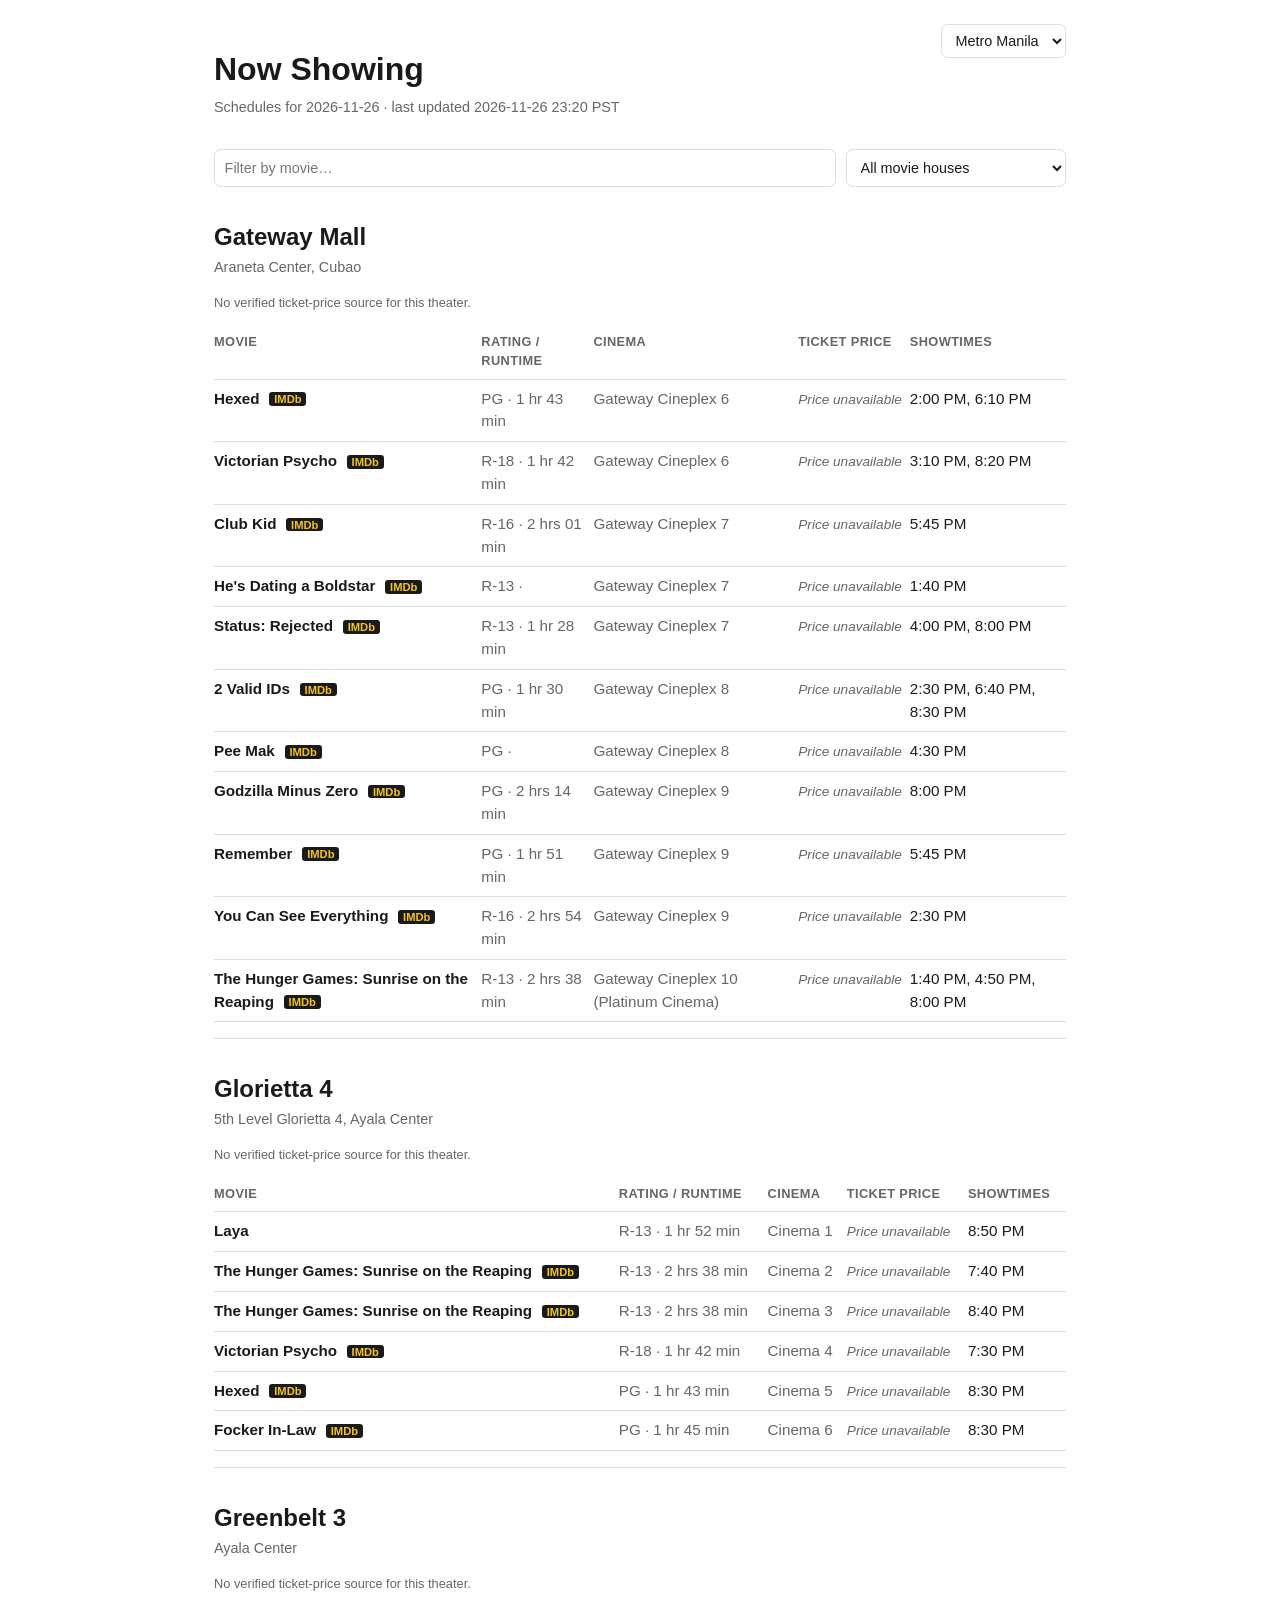
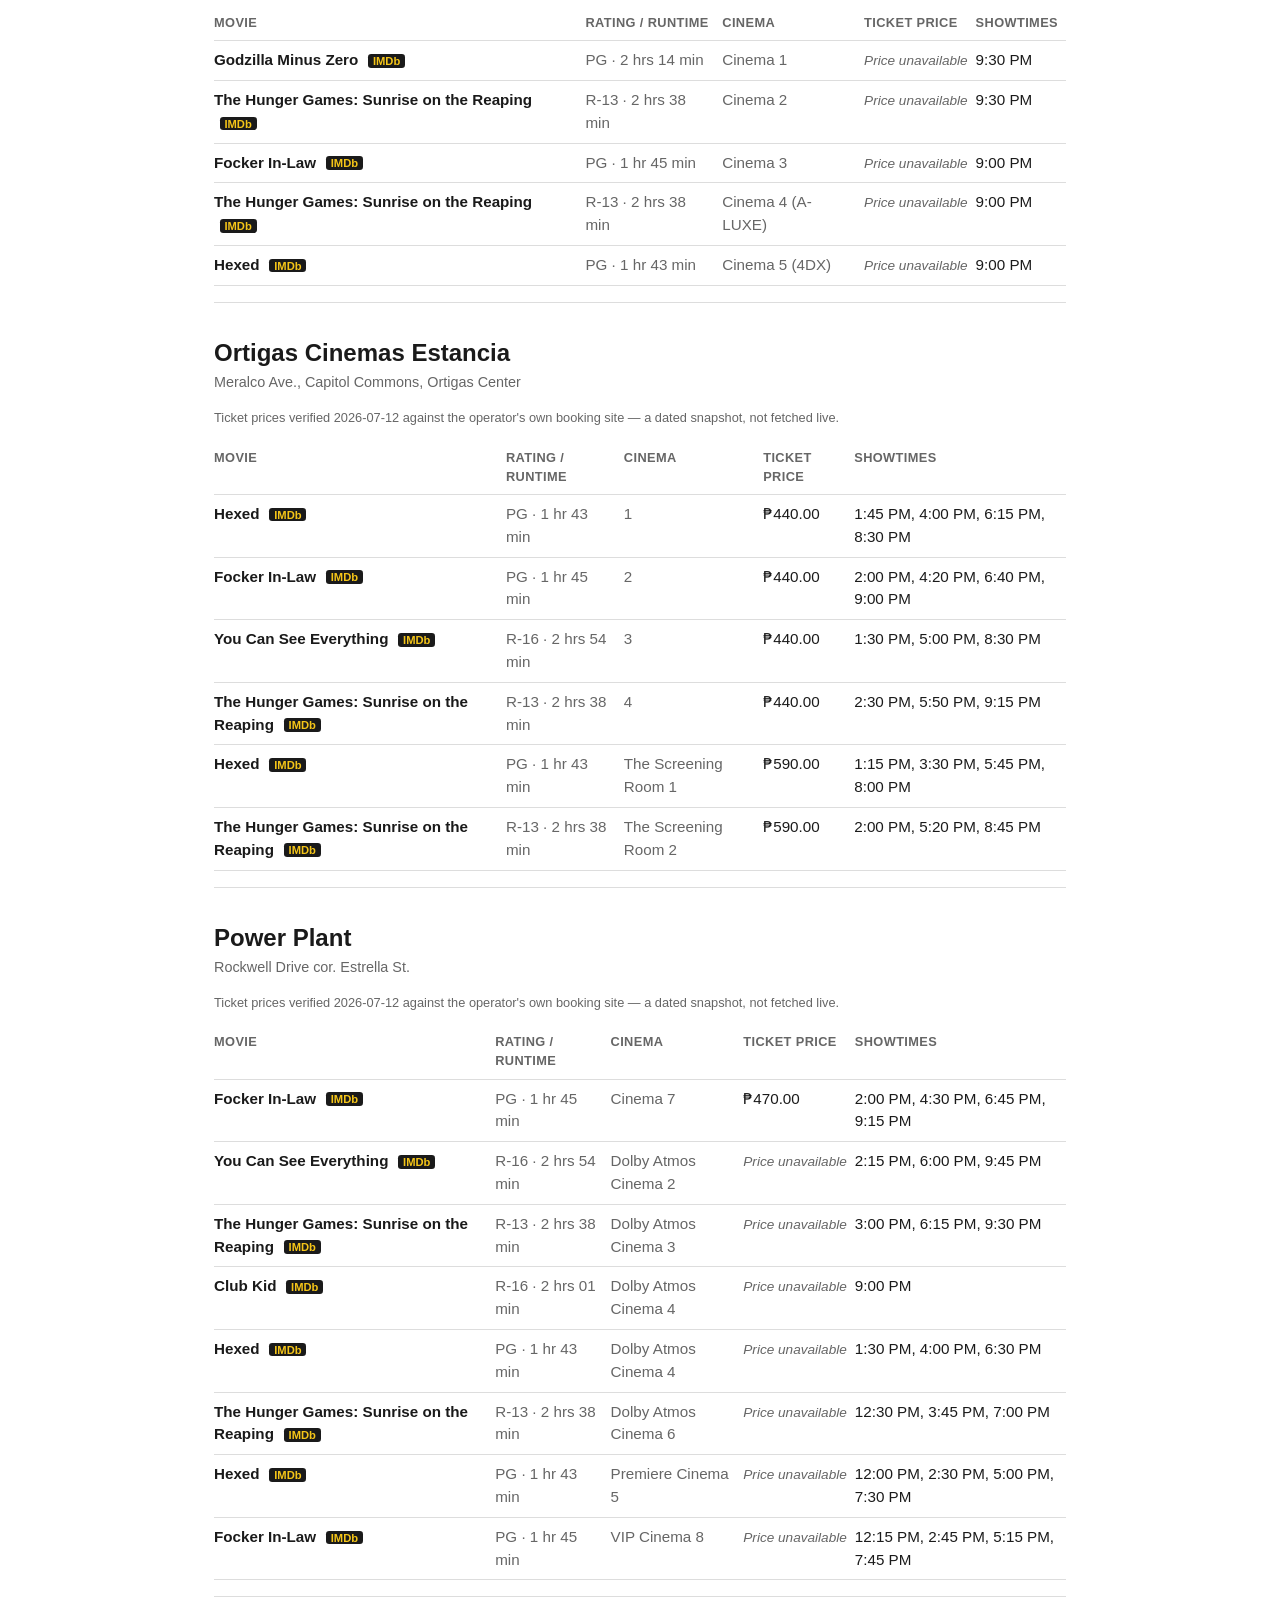
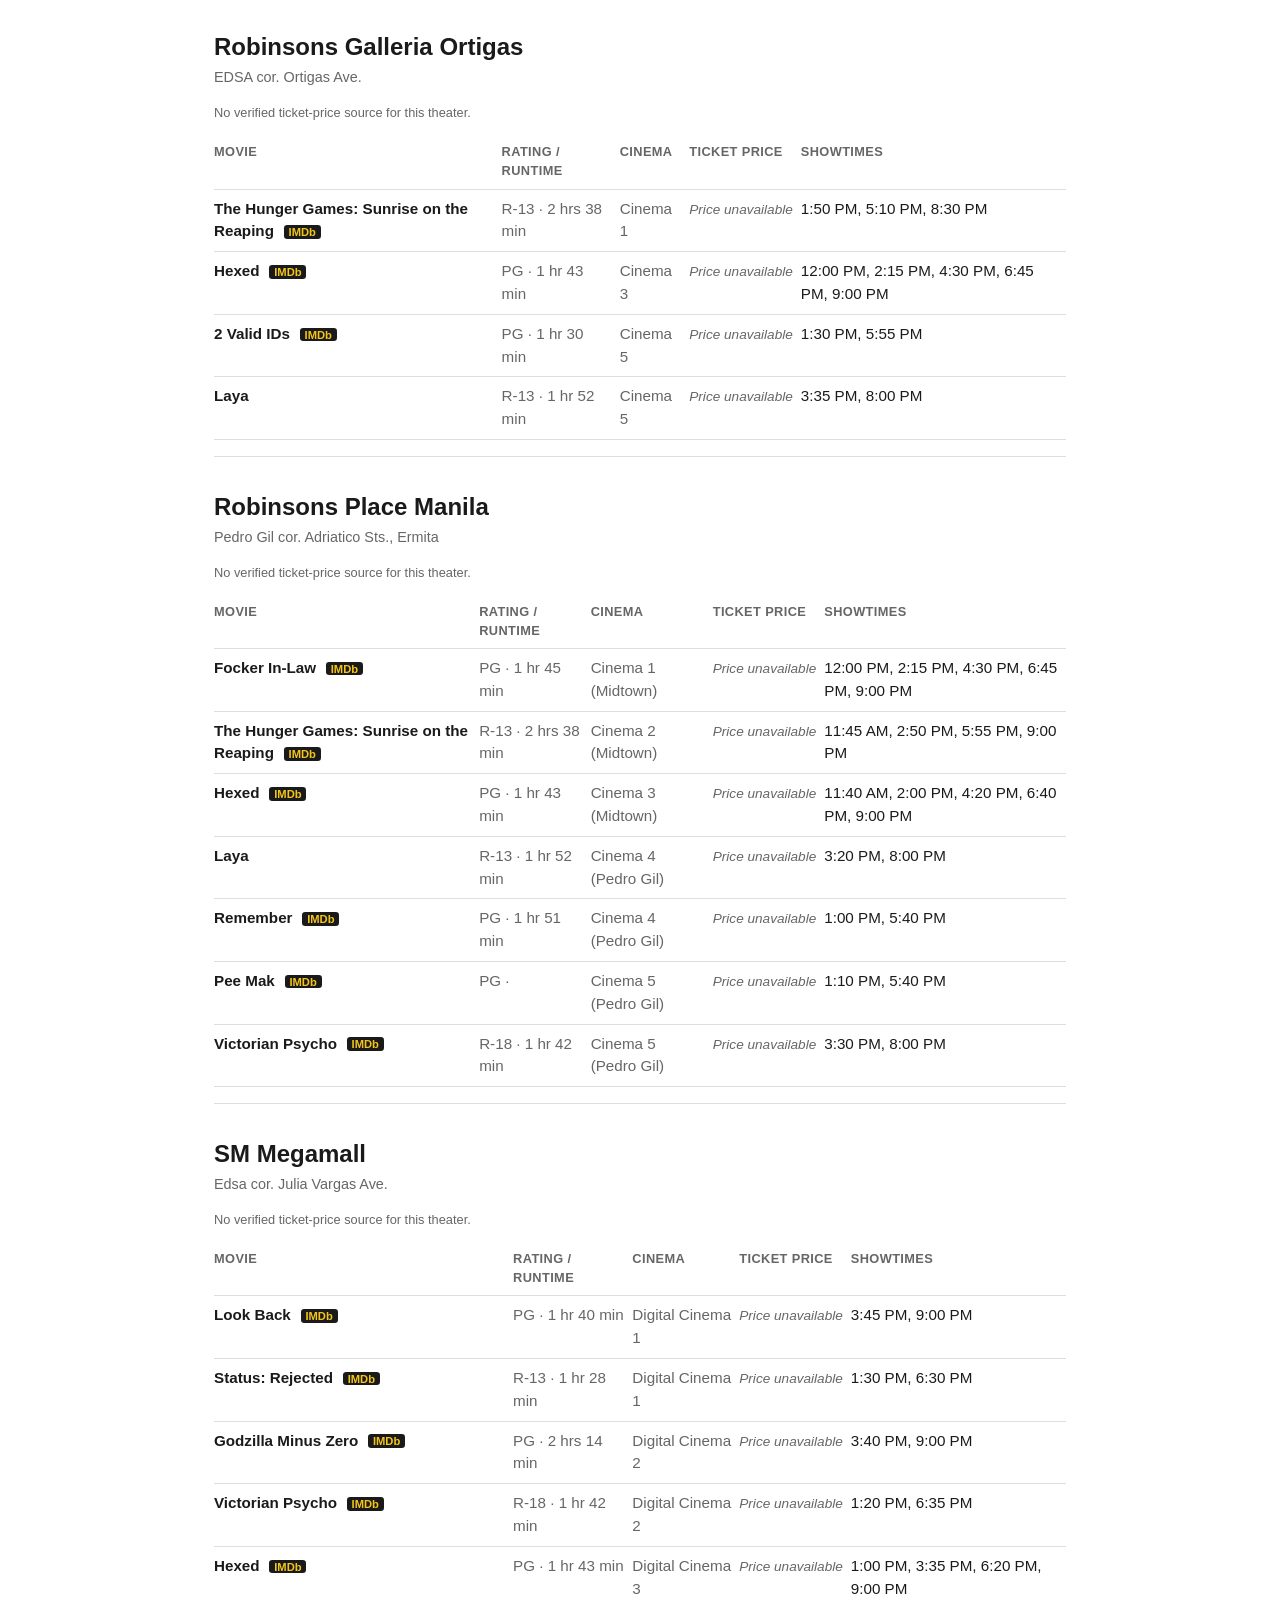
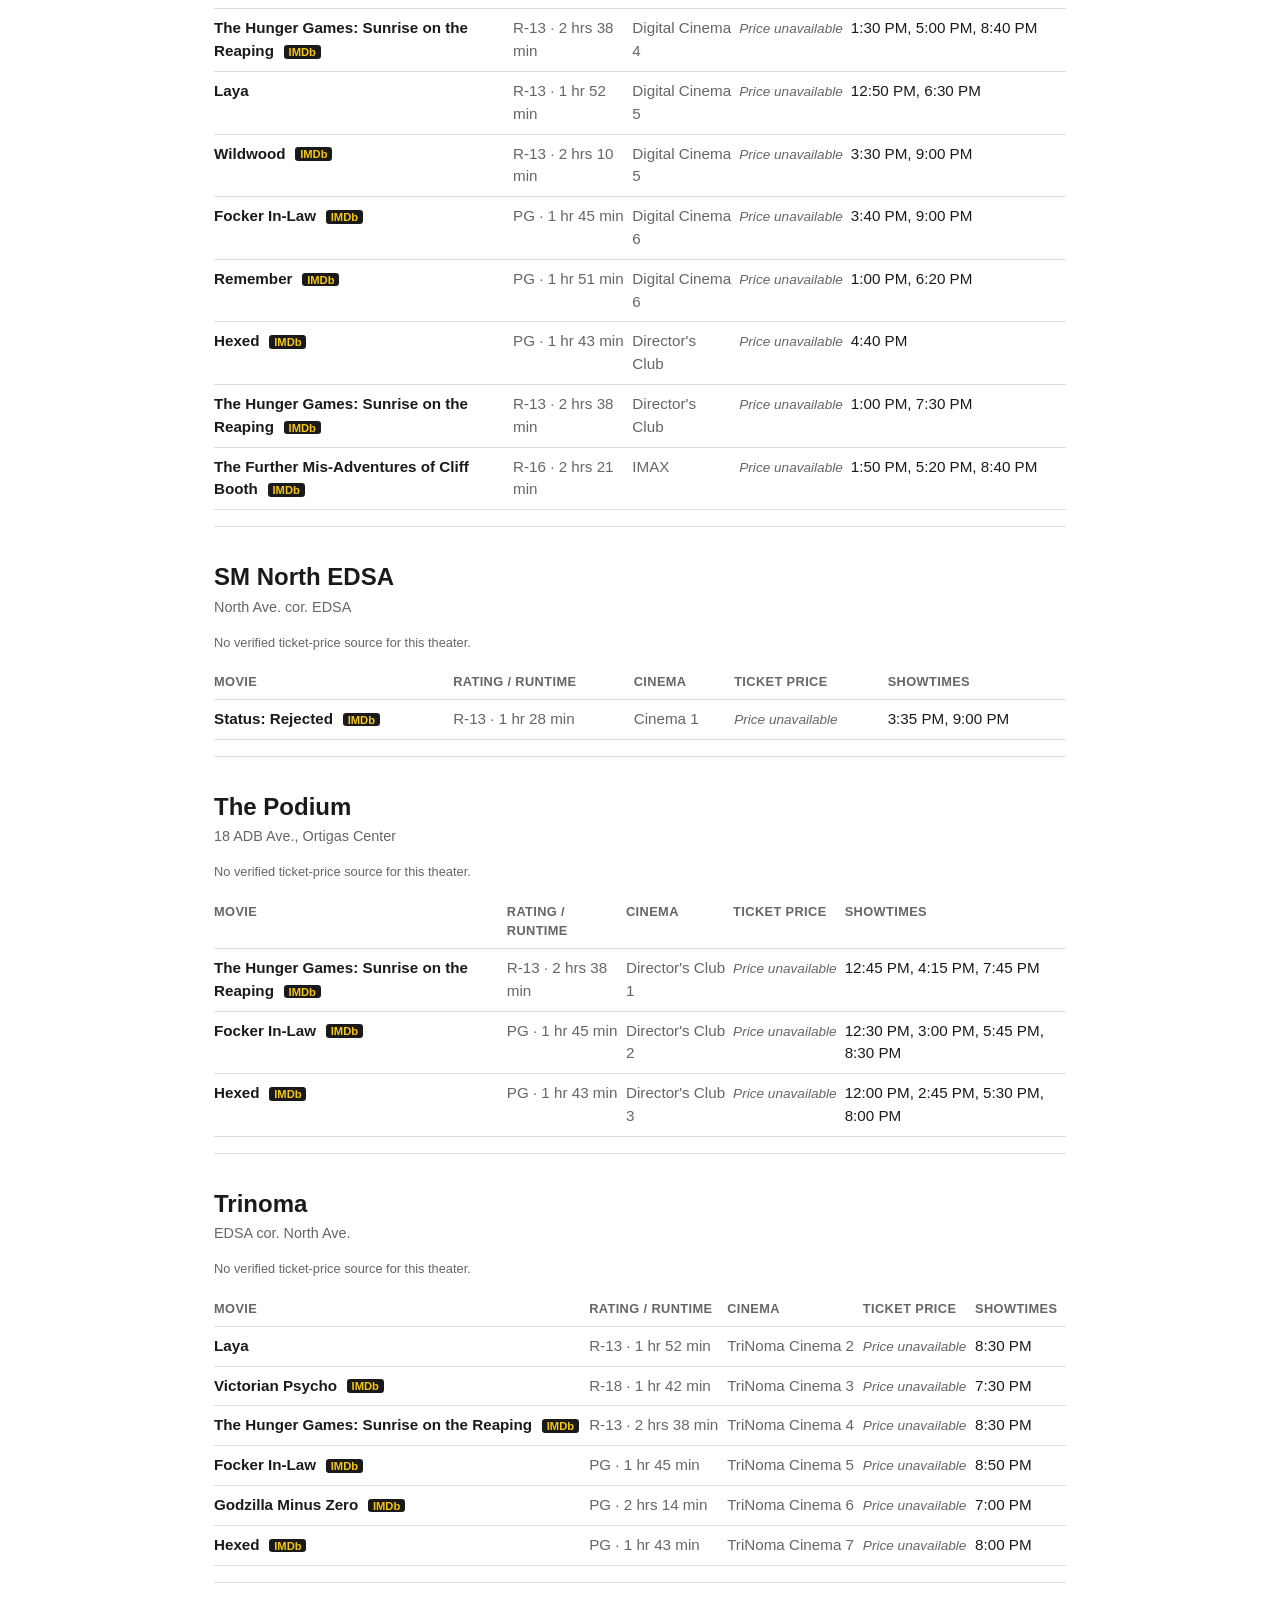
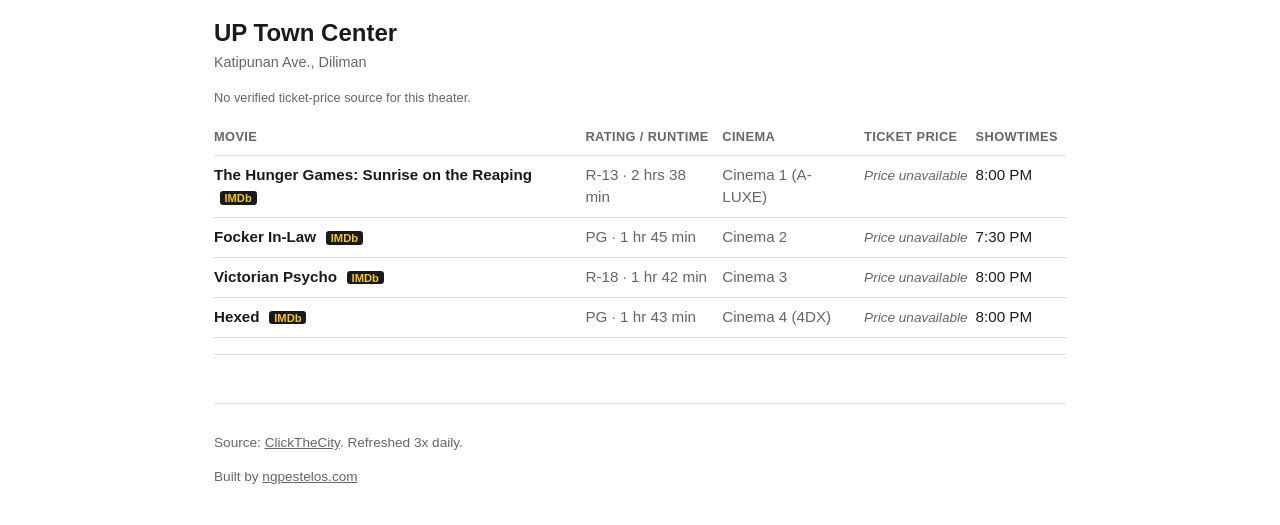
==== commit 657efee6: "chore: refresh schedules 2026-11-26" ====
--- a/public/index.html
+++ b/public/index.html
@@ -10,7 +10,7 @@
 <header class="site-header">
   <div class="header-text">
     <h1>Now Showing</h1>
-    <p class="updated">Schedules for 2026-11-26 &middot; last updated 2026-11-26 12:08 PST</p>
+    <p class="updated">Schedules for 2026-11-26 &middot; last updated 2026-11-26 23:20 PST</p>
   </div>
   <label class="city-filter">
     <span class="visually-hidden">City</span>
@@ -92,12 +92,12 @@
       <table>
         <thead><tr><th>Movie</th><th>Rating / Runtime</th><th>Cinema</th><th>Ticket Price</th><th>Showtimes</th></tr></thead>
         <tbody>
-        <tr data-title="laya" data-cinema="cinema 1"><td class="title" data-label="Movie">Laya</td><td class="meta" data-label="Rating / Runtime">R-13 &middot; 1 hr 52 min</td><td class="cinema" data-label="Cinema">Cinema 1</td><td class="price" data-label="Ticket Price"><span class="price-unavailable" title="No verified price source for this theater/room tier">Price unavailable</span></td><td class="showtimes" data-label="Showtimes">12:50 PM, 3:30 PM, 6:10 PM, 8:50 PM</td></tr>
-<tr data-title="the hunger games: sunrise on the reaping" data-cinema="cinema 2"><td class="title" data-label="Movie">The Hunger Games: Sunrise on the Reaping <a class="imdb-link" href="https://www.imdb.com/title/tt32558705/" target="_blank" rel="noopener" title="View on IMDb">IMDb</a></td><td class="meta" data-label="Rating / Runtime">R-13 &middot; 2 hrs 38 min</td><td class="cinema" data-label="Cinema">Cinema 2</td><td class="price" data-label="Ticket Price"><span class="price-unavailable" title="No verified price source for this theater/room tier">Price unavailable</span></td><td class="showtimes" data-label="Showtimes">1:00 PM, 4:20 PM, 7:40 PM</td></tr>
-<tr data-title="the hunger games: sunrise on the reaping" data-cinema="cinema 3"><td class="title" data-label="Movie">The Hunger Games: Sunrise on the Reaping <a class="imdb-link" href="https://www.imdb.com/title/tt32558705/" target="_blank" rel="noopener" title="View on IMDb">IMDb</a></td><td class="meta" data-label="Rating / Runtime">R-13 &middot; 2 hrs 38 min</td><td class="cinema" data-label="Cinema">Cinema 3</td><td class="price" data-label="Ticket Price"><span class="price-unavailable" title="No verified price source for this theater/room tier">Price unavailable</span></td><td class="showtimes" data-label="Showtimes">2:00 PM, 5:20 PM, 8:40 PM</td></tr>
-<tr data-title="victorian psycho" data-cinema="cinema 4"><td class="title" data-label="Movie">Victorian Psycho <a class="imdb-link" href="https://www.imdb.com/title/tt34374553/" target="_blank" rel="noopener" title="View on IMDb">IMDb</a></td><td class="meta" data-label="Rating / Runtime">R-18 &middot; 1 hr 42 min</td><td class="cinema" data-label="Cinema">Cinema 4</td><td class="price" data-label="Ticket Price"><span class="price-unavailable" title="No verified price source for this theater/room tier">Price unavailable</span></td><td class="showtimes" data-label="Showtimes">2:30 PM, 5:00 PM, 7:30 PM</td></tr>
-<tr data-title="hexed" data-cinema="cinema 5"><td class="title" data-label="Movie">Hexed <a class="imdb-link" href="https://www.imdb.com/title/tt38077943/" target="_blank" rel="noopener" title="View on IMDb">IMDb</a></td><td class="meta" data-label="Rating / Runtime">PG &middot; 1 hr 43 min</td><td class="cinema" data-label="Cinema">Cinema 5</td><td class="price" data-label="Ticket Price"><span class="price-unavailable" title="No verified price source for this theater/room tier">Price unavailable</span></td><td class="showtimes" data-label="Showtimes">12:30 PM, 3:10 PM, 5:50 PM, 8:30 PM</td></tr>
-<tr data-title="focker in-law" data-cinema="cinema 6"><td class="title" data-label="Movie">Focker In-Law <a class="imdb-link" href="https://www.imdb.com/title/tt34966140/" target="_blank" rel="noopener" title="View on IMDb">IMDb</a></td><td class="meta" data-label="Rating / Runtime">PG &middot; 1 hr 45 min</td><td class="cinema" data-label="Cinema">Cinema 6</td><td class="price" data-label="Ticket Price"><span class="price-unavailable" title="No verified price source for this theater/room tier">Price unavailable</span></td><td class="showtimes" data-label="Showtimes">12:40 PM, 3:10 PM, 5:50 PM, 8:30 PM</td></tr>
+        <tr data-title="laya" data-cinema="cinema 1"><td class="title" data-label="Movie">Laya</td><td class="meta" data-label="Rating / Runtime">R-13 &middot; 1 hr 52 min</td><td class="cinema" data-label="Cinema">Cinema 1</td><td class="price" data-label="Ticket Price"><span class="price-unavailable" title="No verified price source for this theater/room tier">Price unavailable</span></td><td class="showtimes" data-label="Showtimes">8:50 PM</td></tr>
+<tr data-title="the hunger games: sunrise on the reaping" data-cinema="cinema 2"><td class="title" data-label="Movie">The Hunger Games: Sunrise on the Reaping <a class="imdb-link" href="https://www.imdb.com/title/tt32558705/" target="_blank" rel="noopener" title="View on IMDb">IMDb</a></td><td class="meta" data-label="Rating / Runtime">R-13 &middot; 2 hrs 38 min</td><td class="cinema" data-label="Cinema">Cinema 2</td><td class="price" data-label="Ticket Price"><span class="price-unavailable" title="No verified price source for this theater/room tier">Price unavailable</span></td><td class="showtimes" data-label="Showtimes">7:40 PM</td></tr>
+<tr data-title="the hunger games: sunrise on the reaping" data-cinema="cinema 3"><td class="title" data-label="Movie">The Hunger Games: Sunrise on the Reaping <a class="imdb-link" href="https://www.imdb.com/title/tt32558705/" target="_blank" rel="noopener" title="View on IMDb">IMDb</a></td><td class="meta" data-label="Rating / Runtime">R-13 &middot; 2 hrs 38 min</td><td class="cinema" data-label="Cinema">Cinema 3</td><td class="price" data-label="Ticket Price"><span class="price-unavailable" title="No verified price source for this theater/room tier">Price unavailable</span></td><td class="showtimes" data-label="Showtimes">8:40 PM</td></tr>
+<tr data-title="victorian psycho" data-cinema="cinema 4"><td class="title" data-label="Movie">Victorian Psycho <a class="imdb-link" href="https://www.imdb.com/title/tt34374553/" target="_blank" rel="noopener" title="View on IMDb">IMDb</a></td><td class="meta" data-label="Rating / Runtime">R-18 &middot; 1 hr 42 min</td><td class="cinema" data-label="Cinema">Cinema 4</td><td class="price" data-label="Ticket Price"><span class="price-unavailable" title="No verified price source for this theater/room tier">Price unavailable</span></td><td class="showtimes" data-label="Showtimes">7:30 PM</td></tr>
+<tr data-title="hexed" data-cinema="cinema 5"><td class="title" data-label="Movie">Hexed <a class="imdb-link" href="https://www.imdb.com/title/tt38077943/" target="_blank" rel="noopener" title="View on IMDb">IMDb</a></td><td class="meta" data-label="Rating / Runtime">PG &middot; 1 hr 43 min</td><td class="cinema" data-label="Cinema">Cinema 5</td><td class="price" data-label="Ticket Price"><span class="price-unavailable" title="No verified price source for this theater/room tier">Price unavailable</span></td><td class="showtimes" data-label="Showtimes">8:30 PM</td></tr>
+<tr data-title="focker in-law" data-cinema="cinema 6"><td class="title" data-label="Movie">Focker In-Law <a class="imdb-link" href="https://www.imdb.com/title/tt34966140/" target="_blank" rel="noopener" title="View on IMDb">IMDb</a></td><td class="meta" data-label="Rating / Runtime">PG &middot; 1 hr 45 min</td><td class="cinema" data-label="Cinema">Cinema 6</td><td class="price" data-label="Ticket Price"><span class="price-unavailable" title="No verified price source for this theater/room tier">Price unavailable</span></td><td class="showtimes" data-label="Showtimes">8:30 PM</td></tr>
         </tbody>
       </table>
     </section>
@@ -109,12 +109,11 @@
       <table>
         <thead><tr><th>Movie</th><th>Rating / Runtime</th><th>Cinema</th><th>Ticket Price</th><th>Showtimes</th></tr></thead>
         <tbody>
-        <tr data-title="godzilla minus zero" data-cinema="cinema 1"><td class="title" data-label="Movie">Godzilla Minus Zero <a class="imdb-link" href="https://www.imdb.com/title/tt34384661/" target="_blank" rel="noopener" title="View on IMDb">IMDb</a></td><td class="meta" data-label="Rating / Runtime">PG &middot; 2 hrs 14 min</td><td class="cinema" data-label="Cinema">Cinema 1</td><td class="price" data-label="Ticket Price"><span class="price-unavailable" title="No verified price source for this theater/room tier">Price unavailable</span></td><td class="showtimes" data-label="Showtimes">3:55 PM, 9:30 PM</td></tr>
-<tr data-title="hexed" data-cinema="cinema 1"><td class="title" data-label="Movie">Hexed <a class="imdb-link" href="https://www.imdb.com/title/tt38077943/" target="_blank" rel="noopener" title="View on IMDb">IMDb</a></td><td class="meta" data-label="Rating / Runtime">PG &middot; 1 hr 43 min</td><td class="cinema" data-label="Cinema">Cinema 1</td><td class="price" data-label="Ticket Price"><span class="price-unavailable" title="No verified price source for this theater/room tier">Price unavailable</span></td><td class="showtimes" data-label="Showtimes">1:10 PM, 7:00 PM</td></tr>
-<tr data-title="the hunger games: sunrise on the reaping" data-cinema="cinema 2"><td class="title" data-label="Movie">The Hunger Games: Sunrise on the Reaping <a class="imdb-link" href="https://www.imdb.com/title/tt32558705/" target="_blank" rel="noopener" title="View on IMDb">IMDb</a></td><td class="meta" data-label="Rating / Runtime">R-13 &middot; 2 hrs 38 min</td><td class="cinema" data-label="Cinema">Cinema 2</td><td class="price" data-label="Ticket Price"><span class="price-unavailable" title="No verified price source for this theater/room tier">Price unavailable</span></td><td class="showtimes" data-label="Showtimes">2:50 PM, 6:10 PM, 9:30 PM</td></tr>
-<tr data-title="focker in-law" data-cinema="cinema 3"><td class="title" data-label="Movie">Focker In-Law <a class="imdb-link" href="https://www.imdb.com/title/tt34966140/" target="_blank" rel="noopener" title="View on IMDb">IMDb</a></td><td class="meta" data-label="Rating / Runtime">PG &middot; 1 hr 45 min</td><td class="cinema" data-label="Cinema">Cinema 3</td><td class="price" data-label="Ticket Price"><span class="price-unavailable" title="No verified price source for this theater/room tier">Price unavailable</span></td><td class="showtimes" data-label="Showtimes">2:05 PM, 4:45 PM, 9:00 PM</td></tr>
-<tr data-title="the hunger games: sunrise on the reaping" data-cinema="cinema 4 (a-luxe)"><td class="title" data-label="Movie">The Hunger Games: Sunrise on the Reaping <a class="imdb-link" href="https://www.imdb.com/title/tt32558705/" target="_blank" rel="noopener" title="View on IMDb">IMDb</a></td><td class="meta" data-label="Rating / Runtime">R-13 &middot; 2 hrs 38 min</td><td class="cinema" data-label="Cinema">Cinema 4 (A-LUXE)</td><td class="price" data-label="Ticket Price"><span class="price-unavailable" title="No verified price source for this theater/room tier">Price unavailable</span></td><td class="showtimes" data-label="Showtimes">2:20 PM, 5:40 PM, 9:00 PM</td></tr>
-<tr data-title="hexed" data-cinema="cinema 5 (4dx)"><td class="title" data-label="Movie">Hexed <a class="imdb-link" href="https://www.imdb.com/title/tt38077943/" target="_blank" rel="noopener" title="View on IMDb">IMDb</a></td><td class="meta" data-label="Rating / Runtime">PG &middot; 1 hr 43 min</td><td class="cinema" data-label="Cinema">Cinema 5 (4DX)</td><td class="price" data-label="Ticket Price"><span class="price-unavailable" title="No verified price source for this theater/room tier">Price unavailable</span></td><td class="showtimes" data-label="Showtimes">1:40 PM, 4:05 PM, 6:30 PM, 9:00 PM</td></tr>
+        <tr data-title="godzilla minus zero" data-cinema="cinema 1"><td class="title" data-label="Movie">Godzilla Minus Zero <a class="imdb-link" href="https://www.imdb.com/title/tt34384661/" target="_blank" rel="noopener" title="View on IMDb">IMDb</a></td><td class="meta" data-label="Rating / Runtime">PG &middot; 2 hrs 14 min</td><td class="cinema" data-label="Cinema">Cinema 1</td><td class="price" data-label="Ticket Price"><span class="price-unavailable" title="No verified price source for this theater/room tier">Price unavailable</span></td><td class="showtimes" data-label="Showtimes">9:30 PM</td></tr>
+<tr data-title="the hunger games: sunrise on the reaping" data-cinema="cinema 2"><td class="title" data-label="Movie">The Hunger Games: Sunrise on the Reaping <a class="imdb-link" href="https://www.imdb.com/title/tt32558705/" target="_blank" rel="noopener" title="View on IMDb">IMDb</a></td><td class="meta" data-label="Rating / Runtime">R-13 &middot; 2 hrs 38 min</td><td class="cinema" data-label="Cinema">Cinema 2</td><td class="price" data-label="Ticket Price"><span class="price-unavailable" title="No verified price source for this theater/room tier">Price unavailable</span></td><td class="showtimes" data-label="Showtimes">9:30 PM</td></tr>
+<tr data-title="focker in-law" data-cinema="cinema 3"><td class="title" data-label="Movie">Focker In-Law <a class="imdb-link" href="https://www.imdb.com/title/tt34966140/" target="_blank" rel="noopener" title="View on IMDb">IMDb</a></td><td class="meta" data-label="Rating / Runtime">PG &middot; 1 hr 45 min</td><td class="cinema" data-label="Cinema">Cinema 3</td><td class="price" data-label="Ticket Price"><span class="price-unavailable" title="No verified price source for this theater/room tier">Price unavailable</span></td><td class="showtimes" data-label="Showtimes">9:00 PM</td></tr>
+<tr data-title="the hunger games: sunrise on the reaping" data-cinema="cinema 4 (a-luxe)"><td class="title" data-label="Movie">The Hunger Games: Sunrise on the Reaping <a class="imdb-link" href="https://www.imdb.com/title/tt32558705/" target="_blank" rel="noopener" title="View on IMDb">IMDb</a></td><td class="meta" data-label="Rating / Runtime">R-13 &middot; 2 hrs 38 min</td><td class="cinema" data-label="Cinema">Cinema 4 (A-LUXE)</td><td class="price" data-label="Ticket Price"><span class="price-unavailable" title="No verified price source for this theater/room tier">Price unavailable</span></td><td class="showtimes" data-label="Showtimes">9:00 PM</td></tr>
+<tr data-title="hexed" data-cinema="cinema 5 (4dx)"><td class="title" data-label="Movie">Hexed <a class="imdb-link" href="https://www.imdb.com/title/tt38077943/" target="_blank" rel="noopener" title="View on IMDb">IMDb</a></td><td class="meta" data-label="Rating / Runtime">PG &middot; 1 hr 43 min</td><td class="cinema" data-label="Cinema">Cinema 5 (4DX)</td><td class="price" data-label="Ticket Price"><span class="price-unavailable" title="No verified price source for this theater/room tier">Price unavailable</span></td><td class="showtimes" data-label="Showtimes">9:00 PM</td></tr>
         </tbody>
       </table>
     </section>
@@ -126,9 +125,9 @@
       <table>
         <thead><tr><th>Movie</th><th>Rating / Runtime</th><th>Cinema</th><th>Ticket Price</th><th>Showtimes</th></tr></thead>
         <tbody>
-        <tr data-title="hexed" data-cinema="1"><td class="title" data-label="Movie">Hexed <a class="imdb-link" href="https://www.imdb.com/title/tt38077943/" target="_blank" rel="noopener" title="View on IMDb">IMDb</a></td><td class="meta" data-label="Rating / Runtime">PG &middot; 1 hr 43 min</td><td class="cinema" data-label="Cinema">1</td><td class="price" data-label="Ticket Price">&#8369;440.00</td><td class="showtimes" data-label="Showtimes">1:45 PM</td></tr>
+        <tr data-title="hexed" data-cinema="1"><td class="title" data-label="Movie">Hexed <a class="imdb-link" href="https://www.imdb.com/title/tt38077943/" target="_blank" rel="noopener" title="View on IMDb">IMDb</a></td><td class="meta" data-label="Rating / Runtime">PG &middot; 1 hr 43 min</td><td class="cinema" data-label="Cinema">1</td><td class="price" data-label="Ticket Price">&#8369;440.00</td><td class="showtimes" data-label="Showtimes">1:45 PM, 4:00 PM, 6:15 PM, 8:30 PM</td></tr>
 <tr data-title="focker in-law" data-cinema="2"><td class="title" data-label="Movie">Focker In-Law <a class="imdb-link" href="https://www.imdb.com/title/tt34966140/" target="_blank" rel="noopener" title="View on IMDb">IMDb</a></td><td class="meta" data-label="Rating / Runtime">PG &middot; 1 hr 45 min</td><td class="cinema" data-label="Cinema">2</td><td class="price" data-label="Ticket Price">&#8369;440.00</td><td class="showtimes" data-label="Showtimes">2:00 PM, 4:20 PM, 6:40 PM, 9:00 PM</td></tr>
-<tr data-title="you can see everything" data-cinema="3"><td class="title" data-label="Movie">You Can See Everything <a class="imdb-link" href="https://www.imdb.com/title/tt45368240/" target="_blank" rel="noopener" title="View on IMDb">IMDb</a></td><td class="meta" data-label="Rating / Runtime">R-16 &middot; 2 hrs 54 min</td><td class="cinema" data-label="Cinema">3</td><td class="price" data-label="Ticket Price">&#8369;440.00</td><td class="showtimes" data-label="Showtimes">1:30 PM, 8:30 PM</td></tr>
+<tr data-title="you can see everything" data-cinema="3"><td class="title" data-label="Movie">You Can See Everything <a class="imdb-link" href="https://www.imdb.com/title/tt45368240/" target="_blank" rel="noopener" title="View on IMDb">IMDb</a></td><td class="meta" data-label="Rating / Runtime">R-16 &middot; 2 hrs 54 min</td><td class="cinema" data-label="Cinema">3</td><td class="price" data-label="Ticket Price">&#8369;440.00</td><td class="showtimes" data-label="Showtimes">1:30 PM, 5:00 PM, 8:30 PM</td></tr>
 <tr data-title="the hunger games: sunrise on the reaping" data-cinema="4"><td class="title" data-label="Movie">The Hunger Games: Sunrise on the Reaping <a class="imdb-link" href="https://www.imdb.com/title/tt32558705/" target="_blank" rel="noopener" title="View on IMDb">IMDb</a></td><td class="meta" data-label="Rating / Runtime">R-13 &middot; 2 hrs 38 min</td><td class="cinema" data-label="Cinema">4</td><td class="price" data-label="Ticket Price">&#8369;440.00</td><td class="showtimes" data-label="Showtimes">2:30 PM, 5:50 PM, 9:15 PM</td></tr>
 <tr data-title="hexed" data-cinema="the screening room 1"><td class="title" data-label="Movie">Hexed <a class="imdb-link" href="https://www.imdb.com/title/tt38077943/" target="_blank" rel="noopener" title="View on IMDb">IMDb</a></td><td class="meta" data-label="Rating / Runtime">PG &middot; 1 hr 43 min</td><td class="cinema" data-label="Cinema">The Screening Room 1</td><td class="price" data-label="Ticket Price">&#8369;590.00</td><td class="showtimes" data-label="Showtimes">1:15 PM, 3:30 PM, 5:45 PM, 8:00 PM</td></tr>
 <tr data-title="the hunger games: sunrise on the reaping" data-cinema="the screening room 2"><td class="title" data-label="Movie">The Hunger Games: Sunrise on the Reaping <a class="imdb-link" href="https://www.imdb.com/title/tt32558705/" target="_blank" rel="noopener" title="View on IMDb">IMDb</a></td><td class="meta" data-label="Rating / Runtime">R-13 &middot; 2 hrs 38 min</td><td class="cinema" data-label="Cinema">The Screening Room 2</td><td class="price" data-label="Ticket Price">&#8369;590.00</td><td class="showtimes" data-label="Showtimes">2:00 PM, 5:20 PM, 8:45 PM</td></tr>
@@ -271,19 +270,6 @@
         <thead><tr><th>Movie</th><th>Rating / Runtime</th><th>Cinema</th><th>Ticket Price</th><th>Showtimes</th></tr></thead>
         <tbody>
         <tr data-title="status: rejected" data-cinema="cinema 1"><td class="title" data-label="Movie">Status: Rejected <a class="imdb-link" href="https://www.imdb.com/title/tt44862514/" target="_blank" rel="noopener" title="View on IMDb">IMDb</a></td><td class="meta" data-label="Rating / Runtime">R-13 &middot; 1 hr 28 min</td><td class="cinema" data-label="Cinema">Cinema 1</td><td class="price" data-label="Ticket Price"><span class="price-unavailable" title="No verified price source for this theater/room tier">Price unavailable</span></td><td class="showtimes" data-label="Showtimes">3:35 PM, 9:00 PM</td></tr>
-<tr data-title="you can see everything" data-cinema="cinema 1"><td class="title" data-label="Movie">You Can See Everything <a class="imdb-link" href="https://www.imdb.com/title/tt45368240/" target="_blank" rel="noopener" title="View on IMDb">IMDb</a></td><td class="meta" data-label="Rating / Runtime">R-16 &middot; 2 hrs 54 min</td><td class="cinema" data-label="Cinema">Cinema 1</td><td class="price" data-label="Ticket Price"><span class="price-unavailable" title="No verified price source for this theater/room tier">Price unavailable</span></td><td class="showtimes" data-label="Showtimes">12:10 PM, 5:30 PM</td></tr>
-<tr data-title="the hunger games: sunrise on the reaping" data-cinema="cinema 2"><td class="title" data-label="Movie">The Hunger Games: Sunrise on the Reaping <a class="imdb-link" href="https://www.imdb.com/title/tt32558705/" target="_blank" rel="noopener" title="View on IMDb">IMDb</a></td><td class="meta" data-label="Rating / Runtime">R-13 &middot; 2 hrs 38 min</td><td class="cinema" data-label="Cinema">Cinema 2</td><td class="price" data-label="Ticket Price"><span class="price-unavailable" title="No verified price source for this theater/room tier">Price unavailable</span></td><td class="showtimes" data-label="Showtimes">11:45 AM, 3:00 PM, 6:10 PM, 9:20 PM</td></tr>
-<tr data-title="laya" data-cinema="cinema 4"><td class="title" data-label="Movie">Laya</td><td class="meta" data-label="Rating / Runtime">R-13 &middot; 1 hr 52 min</td><td class="cinema" data-label="Cinema">Cinema 4</td><td class="price" data-label="Ticket Price"><span class="price-unavailable" title="No verified price source for this theater/room tier">Price unavailable</span></td><td class="showtimes" data-label="Showtimes">4:00 PM, 9:45 PM</td></tr>
-<tr data-title="the hunger games: sunrise on the reaping" data-cinema="cinema 4"><td class="title" data-label="Movie">The Hunger Games: Sunrise on the Reaping <a class="imdb-link" href="https://www.imdb.com/title/tt32558705/" target="_blank" rel="noopener" title="View on IMDb">IMDb</a></td><td class="meta" data-label="Rating / Runtime">R-13 &middot; 2 hrs 38 min</td><td class="cinema" data-label="Cinema">Cinema 4</td><td class="price" data-label="Ticket Price"><span class="price-unavailable" title="No verified price source for this theater/room tier">Price unavailable</span></td><td class="showtimes" data-label="Showtimes">12:40 PM, 6:30 PM</td></tr>
-<tr data-title="look back" data-cinema="cinema 5"><td class="title" data-label="Movie">Look Back <a class="imdb-link" href="https://www.imdb.com/title/tt39094466/" target="_blank" rel="noopener" title="View on IMDb">IMDb</a></td><td class="meta" data-label="Rating / Runtime">PG &middot; 1 hr 40 min</td><td class="cinema" data-label="Cinema">Cinema 5</td><td class="price" data-label="Ticket Price"><span class="price-unavailable" title="No verified price source for this theater/room tier">Price unavailable</span></td><td class="showtimes" data-label="Showtimes">12:00 PM, 5:00 PM, 9:45 PM</td></tr>
-<tr data-title="remember" data-cinema="cinema 5"><td class="title" data-label="Movie">Remember <a class="imdb-link" href="https://www.imdb.com/title/tt43454326/" target="_blank" rel="noopener" title="View on IMDb">IMDb</a></td><td class="meta" data-label="Rating / Runtime">PG &middot; 1 hr 51 min</td><td class="cinema" data-label="Cinema">Cinema 5</td><td class="price" data-label="Ticket Price"><span class="price-unavailable" title="No verified price source for this theater/room tier">Price unavailable</span></td><td class="showtimes" data-label="Showtimes">2:20 PM, 7:15 PM</td></tr>
-<tr data-title="focker in-law" data-cinema="cinema 6"><td class="title" data-label="Movie">Focker In-Law <a class="imdb-link" href="https://www.imdb.com/title/tt34966140/" target="_blank" rel="noopener" title="View on IMDb">IMDb</a></td><td class="meta" data-label="Rating / Runtime">PG &middot; 1 hr 45 min</td><td class="cinema" data-label="Cinema">Cinema 6</td><td class="price" data-label="Ticket Price"><span class="price-unavailable" title="No verified price source for this theater/room tier">Price unavailable</span></td><td class="showtimes" data-label="Showtimes">12:30 PM, 3:15 PM, 6:00 PM, 8:30 PM</td></tr>
-<tr data-title="hexed" data-cinema="cinema 7"><td class="title" data-label="Movie">Hexed <a class="imdb-link" href="https://www.imdb.com/title/tt38077943/" target="_blank" rel="noopener" title="View on IMDb">IMDb</a></td><td class="meta" data-label="Rating / Runtime">PG &middot; 1 hr 43 min</td><td class="cinema" data-label="Cinema">Cinema 7</td><td class="price" data-label="Ticket Price"><span class="price-unavailable" title="No verified price source for this theater/room tier">Price unavailable</span></td><td class="showtimes" data-label="Showtimes">11:30 AM, 2:00 PM, 4:30 PM, 7:00 PM, 9:30 PM</td></tr>
-<tr data-title="godzilla minus zero" data-cinema="director&#x27;s club cinema 1"><td class="title" data-label="Movie">Godzilla Minus Zero <a class="imdb-link" href="https://www.imdb.com/title/tt34384661/" target="_blank" rel="noopener" title="View on IMDb">IMDb</a></td><td class="meta" data-label="Rating / Runtime">PG &middot; 2 hrs 14 min</td><td class="cinema" data-label="Cinema">Director&#x27;s Club Cinema 1</td><td class="price" data-label="Ticket Price"><span class="price-unavailable" title="No verified price source for this theater/room tier">Price unavailable</span></td><td class="showtimes" data-label="Showtimes">2:15 PM, 7:10 PM</td></tr>
-<tr data-title="victorian psycho" data-cinema="director&#x27;s club cinema 1"><td class="title" data-label="Movie">Victorian Psycho <a class="imdb-link" href="https://www.imdb.com/title/tt34374553/" target="_blank" rel="noopener" title="View on IMDb">IMDb</a></td><td class="meta" data-label="Rating / Runtime">R-18 &middot; 1 hr 42 min</td><td class="cinema" data-label="Cinema">Director&#x27;s Club Cinema 1</td><td class="price" data-label="Ticket Price"><span class="price-unavailable" title="No verified price source for this theater/room tier">Price unavailable</span></td><td class="showtimes" data-label="Showtimes">12:00 PM, 5:00 PM, 10:00 PM</td></tr>
-<tr data-title="hexed" data-cinema="director&#x27;s club cinema 2"><td class="title" data-label="Movie">Hexed <a class="imdb-link" href="https://www.imdb.com/title/tt38077943/" target="_blank" rel="noopener" title="View on IMDb">IMDb</a></td><td class="meta" data-label="Rating / Runtime">PG &middot; 1 hr 43 min</td><td class="cinema" data-label="Cinema">Director&#x27;s Club Cinema 2</td><td class="price" data-label="Ticket Price"><span class="price-unavailable" title="No verified price source for this theater/room tier">Price unavailable</span></td><td class="showtimes" data-label="Showtimes">1:00 PM, 10:00 PM</td></tr>
-<tr data-title="wildwood" data-cinema="director&#x27;s club cinema 2"><td class="title" data-label="Movie">Wildwood <a class="imdb-link" href="https://www.imdb.com/title/tt2056785/" target="_blank" rel="noopener" title="View on IMDb">IMDb</a></td><td class="meta" data-label="Rating / Runtime">R-13 &middot; 2 hrs 10 min</td><td class="cinema" data-label="Cinema">Director&#x27;s Club Cinema 2</td><td class="price" data-label="Ticket Price"><span class="price-unavailable" title="No verified price source for this theater/room tier">Price unavailable</span></td><td class="showtimes" data-label="Showtimes">3:30 PM</td></tr>
-<tr data-title="the further mis-adventures of cliff booth" data-cinema="imax"><td class="title" data-label="Movie">The Further Mis-Adventures of Cliff Booth <a class="imdb-link" href="https://www.imdb.com/title/tt36408401/" target="_blank" rel="noopener" title="View on IMDb">IMDb</a></td><td class="meta" data-label="Rating / Runtime">R-16 &middot; 2 hrs 21 min</td><td class="cinema" data-label="Cinema">IMAX</td><td class="price" data-label="Ticket Price"><span class="price-unavailable" title="No verified price source for this theater/room tier">Price unavailable</span></td><td class="showtimes" data-label="Showtimes">11:30 AM, 2:30 PM, 5:45 PM, 9:00 PM</td></tr>
         </tbody>
       </table>
     </section>
@@ -309,13 +295,12 @@
       <table>
         <thead><tr><th>Movie</th><th>Rating / Runtime</th><th>Cinema</th><th>Ticket Price</th><th>Showtimes</th></tr></thead>
         <tbody>
-        <tr data-title="laya" data-cinema="trinoma cinema 2"><td class="title" data-label="Movie">Laya</td><td class="meta" data-label="Rating / Runtime">R-13 &middot; 1 hr 52 min</td><td class="cinema" data-label="Cinema">TriNoma Cinema 2</td><td class="price" data-label="Ticket Price"><span class="price-unavailable" title="No verified price source for this theater/room tier">Price unavailable</span></td><td class="showtimes" data-label="Showtimes">1:00 PM, 3:30 PM, 6:00 PM, 8:30 PM</td></tr>
-<tr data-title="victorian psycho" data-cinema="trinoma cinema 3"><td class="title" data-label="Movie">Victorian Psycho <a class="imdb-link" href="https://www.imdb.com/title/tt34374553/" target="_blank" rel="noopener" title="View on IMDb">IMDb</a></td><td class="meta" data-label="Rating / Runtime">R-18 &middot; 1 hr 42 min</td><td class="cinema" data-label="Cinema">TriNoma Cinema 3</td><td class="price" data-label="Ticket Price"><span class="price-unavailable" title="No verified price source for this theater/room tier">Price unavailable</span></td><td class="showtimes" data-label="Showtimes">1:00 PM, 3:10 PM, 5:20 PM, 7:30 PM</td></tr>
-<tr data-title="the hunger games: sunrise on the reaping" data-cinema="trinoma cinema 4"><td class="title" data-label="Movie">The Hunger Games: Sunrise on the Reaping <a class="imdb-link" href="https://www.imdb.com/title/tt32558705/" target="_blank" rel="noopener" title="View on IMDb">IMDb</a></td><td class="meta" data-label="Rating / Runtime">R-13 &middot; 2 hrs 38 min</td><td class="cinema" data-label="Cinema">TriNoma Cinema 4</td><td class="price" data-label="Ticket Price"><span class="price-unavailable" title="No verified price source for this theater/room tier">Price unavailable</span></td><td class="showtimes" data-label="Showtimes">1:30 PM, 5:00 PM, 8:30 PM</td></tr>
-<tr data-title="focker in-law" data-cinema="trinoma cinema 5"><td class="title" data-label="Movie">Focker In-Law <a class="imdb-link" href="https://www.imdb.com/title/tt34966140/" target="_blank" rel="noopener" title="View on IMDb">IMDb</a></td><td class="meta" data-label="Rating / Runtime">PG &middot; 1 hr 45 min</td><td class="cinema" data-label="Cinema">TriNoma Cinema 5</td><td class="price" data-label="Ticket Price"><span class="price-unavailable" title="No verified price source for this theater/room tier">Price unavailable</span></td><td class="showtimes" data-label="Showtimes">1:20 PM, 3:50 PM, 6:20 PM, 8:50 PM</td></tr>
+        <tr data-title="laya" data-cinema="trinoma cinema 2"><td class="title" data-label="Movie">Laya</td><td class="meta" data-label="Rating / Runtime">R-13 &middot; 1 hr 52 min</td><td class="cinema" data-label="Cinema">TriNoma Cinema 2</td><td class="price" data-label="Ticket Price"><span class="price-unavailable" title="No verified price source for this theater/room tier">Price unavailable</span></td><td class="showtimes" data-label="Showtimes">8:30 PM</td></tr>
+<tr data-title="victorian psycho" data-cinema="trinoma cinema 3"><td class="title" data-label="Movie">Victorian Psycho <a class="imdb-link" href="https://www.imdb.com/title/tt34374553/" target="_blank" rel="noopener" title="View on IMDb">IMDb</a></td><td class="meta" data-label="Rating / Runtime">R-18 &middot; 1 hr 42 min</td><td class="cinema" data-label="Cinema">TriNoma Cinema 3</td><td class="price" data-label="Ticket Price"><span class="price-unavailable" title="No verified price source for this theater/room tier">Price unavailable</span></td><td class="showtimes" data-label="Showtimes">7:30 PM</td></tr>
+<tr data-title="the hunger games: sunrise on the reaping" data-cinema="trinoma cinema 4"><td class="title" data-label="Movie">The Hunger Games: Sunrise on the Reaping <a class="imdb-link" href="https://www.imdb.com/title/tt32558705/" target="_blank" rel="noopener" title="View on IMDb">IMDb</a></td><td class="meta" data-label="Rating / Runtime">R-13 &middot; 2 hrs 38 min</td><td class="cinema" data-label="Cinema">TriNoma Cinema 4</td><td class="price" data-label="Ticket Price"><span class="price-unavailable" title="No verified price source for this theater/room tier">Price unavailable</span></td><td class="showtimes" data-label="Showtimes">8:30 PM</td></tr>
+<tr data-title="focker in-law" data-cinema="trinoma cinema 5"><td class="title" data-label="Movie">Focker In-Law <a class="imdb-link" href="https://www.imdb.com/title/tt34966140/" target="_blank" rel="noopener" title="View on IMDb">IMDb</a></td><td class="meta" data-label="Rating / Runtime">PG &middot; 1 hr 45 min</td><td class="cinema" data-label="Cinema">TriNoma Cinema 5</td><td class="price" data-label="Ticket Price"><span class="price-unavailable" title="No verified price source for this theater/room tier">Price unavailable</span></td><td class="showtimes" data-label="Showtimes">8:50 PM</td></tr>
 <tr data-title="godzilla minus zero" data-cinema="trinoma cinema 6"><td class="title" data-label="Movie">Godzilla Minus Zero <a class="imdb-link" href="https://www.imdb.com/title/tt34384661/" target="_blank" rel="noopener" title="View on IMDb">IMDb</a></td><td class="meta" data-label="Rating / Runtime">PG &middot; 2 hrs 14 min</td><td class="cinema" data-label="Cinema">TriNoma Cinema 6</td><td class="price" data-label="Ticket Price"><span class="price-unavailable" title="No verified price source for this theater/room tier">Price unavailable</span></td><td class="showtimes" data-label="Showtimes">7:00 PM</td></tr>
-<tr data-title="the hunger games: sunrise on the reaping" data-cinema="trinoma cinema 6"><td class="title" data-label="Movie">The Hunger Games: Sunrise on the Reaping <a class="imdb-link" href="https://www.imdb.com/title/tt32558705/" target="_blank" rel="noopener" title="View on IMDb">IMDb</a></td><td class="meta" data-label="Rating / Runtime">R-13 &middot; 2 hrs 38 min</td><td class="cinema" data-label="Cinema">TriNoma Cinema 6</td><td class="price" data-label="Ticket Price"><span class="price-unavailable" title="No verified price source for this theater/room tier">Price unavailable</span></td><td class="showtimes" data-label="Showtimes">12:00 PM, 3:30 PM</td></tr>
-<tr data-title="hexed" data-cinema="trinoma cinema 7"><td class="title" data-label="Movie">Hexed <a class="imdb-link" href="https://www.imdb.com/title/tt38077943/" target="_blank" rel="noopener" title="View on IMDb">IMDb</a></td><td class="meta" data-label="Rating / Runtime">PG &middot; 1 hr 43 min</td><td class="cinema" data-label="Cinema">TriNoma Cinema 7</td><td class="price" data-label="Ticket Price"><span class="price-unavailable" title="No verified price source for this theater/room tier">Price unavailable</span></td><td class="showtimes" data-label="Showtimes">12:30 PM, 3:00 PM, 5:30 PM, 8:00 PM</td></tr>
+<tr data-title="hexed" data-cinema="trinoma cinema 7"><td class="title" data-label="Movie">Hexed <a class="imdb-link" href="https://www.imdb.com/title/tt38077943/" target="_blank" rel="noopener" title="View on IMDb">IMDb</a></td><td class="meta" data-label="Rating / Runtime">PG &middot; 1 hr 43 min</td><td class="cinema" data-label="Cinema">TriNoma Cinema 7</td><td class="price" data-label="Ticket Price"><span class="price-unavailable" title="No verified price source for this theater/room tier">Price unavailable</span></td><td class="showtimes" data-label="Showtimes">8:00 PM</td></tr>
         </tbody>
       </table>
     </section>
@@ -327,11 +312,10 @@
       <table>
         <thead><tr><th>Movie</th><th>Rating / Runtime</th><th>Cinema</th><th>Ticket Price</th><th>Showtimes</th></tr></thead>
         <tbody>
-        <tr data-title="the hunger games: sunrise on the reaping" data-cinema="cinema 1 (a-luxe)"><td class="title" data-label="Movie">The Hunger Games: Sunrise on the Reaping <a class="imdb-link" href="https://www.imdb.com/title/tt32558705/" target="_blank" rel="noopener" title="View on IMDb">IMDb</a></td><td class="meta" data-label="Rating / Runtime">R-13 &middot; 2 hrs 38 min</td><td class="cinema" data-label="Cinema">Cinema 1 (A-LUXE)</td><td class="price" data-label="Ticket Price"><span class="price-unavailable" title="No verified price source for this theater/room tier">Price unavailable</span></td><td class="showtimes" data-label="Showtimes">1:40 PM, 4:50 PM, 8:00 PM</td></tr>
-<tr data-title="focker in-law" data-cinema="cinema 2"><td class="title" data-label="Movie">Focker In-Law <a class="imdb-link" href="https://www.imdb.com/title/tt34966140/" target="_blank" rel="noopener" title="View on IMDb">IMDb</a></td><td class="meta" data-label="Rating / Runtime">PG &middot; 1 hr 45 min</td><td class="cinema" data-label="Cinema">Cinema 2</td><td class="price" data-label="Ticket Price"><span class="price-unavailable" title="No verified price source for this theater/room tier">Price unavailable</span></td><td class="showtimes" data-label="Showtimes">2:30 PM, 5:00 PM, 7:30 PM</td></tr>
-<tr data-title="laya" data-cinema="cinema 3"><td class="title" data-label="Movie">Laya</td><td class="meta" data-label="Rating / Runtime">R-13 &middot; 1 hr 52 min</td><td class="cinema" data-label="Cinema">Cinema 3</td><td class="price" data-label="Ticket Price"><span class="price-unavailable" title="No verified price source for this theater/room tier">Price unavailable</span></td><td class="showtimes" data-label="Showtimes">1:00 PM, 5:40 PM</td></tr>
-<tr data-title="victorian psycho" data-cinema="cinema 3"><td class="title" data-label="Movie">Victorian Psycho <a class="imdb-link" href="https://www.imdb.com/title/tt34374553/" target="_blank" rel="noopener" title="View on IMDb">IMDb</a></td><td class="meta" data-label="Rating / Runtime">R-18 &middot; 1 hr 42 min</td><td class="cinema" data-label="Cinema">Cinema 3</td><td class="price" data-label="Ticket Price"><span class="price-unavailable" title="No verified price source for this theater/room tier">Price unavailable</span></td><td class="showtimes" data-label="Showtimes">3:25 PM, 8:00 PM</td></tr>
-<tr data-title="hexed" data-cinema="cinema 4 (4dx)"><td class="title" data-label="Movie">Hexed <a class="imdb-link" href="https://www.imdb.com/title/tt38077943/" target="_blank" rel="noopener" title="View on IMDb">IMDb</a></td><td class="meta" data-label="Rating / Runtime">PG &middot; 1 hr 43 min</td><td class="cinema" data-label="Cinema">Cinema 4 (4DX)</td><td class="price" data-label="Ticket Price"><span class="price-unavailable" title="No verified price source for this theater/room tier">Price unavailable</span></td><td class="showtimes" data-label="Showtimes">1:00 PM, 3:20 PM, 5:40 PM, 8:00 PM</td></tr>
+        <tr data-title="the hunger games: sunrise on the reaping" data-cinema="cinema 1 (a-luxe)"><td class="title" data-label="Movie">The Hunger Games: Sunrise on the Reaping <a class="imdb-link" href="https://www.imdb.com/title/tt32558705/" target="_blank" rel="noopener" title="View on IMDb">IMDb</a></td><td class="meta" data-label="Rating / Runtime">R-13 &middot; 2 hrs 38 min</td><td class="cinema" data-label="Cinema">Cinema 1 (A-LUXE)</td><td class="price" data-label="Ticket Price"><span class="price-unavailable" title="No verified price source for this theater/room tier">Price unavailable</span></td><td class="showtimes" data-label="Showtimes">8:00 PM</td></tr>
+<tr data-title="focker in-law" data-cinema="cinema 2"><td class="title" data-label="Movie">Focker In-Law <a class="imdb-link" href="https://www.imdb.com/title/tt34966140/" target="_blank" rel="noopener" title="View on IMDb">IMDb</a></td><td class="meta" data-label="Rating / Runtime">PG &middot; 1 hr 45 min</td><td class="cinema" data-label="Cinema">Cinema 2</td><td class="price" data-label="Ticket Price"><span class="price-unavailable" title="No verified price source for this theater/room tier">Price unavailable</span></td><td class="showtimes" data-label="Showtimes">7:30 PM</td></tr>
+<tr data-title="victorian psycho" data-cinema="cinema 3"><td class="title" data-label="Movie">Victorian Psycho <a class="imdb-link" href="https://www.imdb.com/title/tt34374553/" target="_blank" rel="noopener" title="View on IMDb">IMDb</a></td><td class="meta" data-label="Rating / Runtime">R-18 &middot; 1 hr 42 min</td><td class="cinema" data-label="Cinema">Cinema 3</td><td class="price" data-label="Ticket Price"><span class="price-unavailable" title="No verified price source for this theater/room tier">Price unavailable</span></td><td class="showtimes" data-label="Showtimes">8:00 PM</td></tr>
+<tr data-title="hexed" data-cinema="cinema 4 (4dx)"><td class="title" data-label="Movie">Hexed <a class="imdb-link" href="https://www.imdb.com/title/tt38077943/" target="_blank" rel="noopener" title="View on IMDb">IMDb</a></td><td class="meta" data-label="Rating / Runtime">PG &middot; 1 hr 43 min</td><td class="cinema" data-label="Cinema">Cinema 4 (4DX)</td><td class="price" data-label="Ticket Price"><span class="price-unavailable" title="No verified price source for this theater/room tier">Price unavailable</span></td><td class="showtimes" data-label="Showtimes">8:00 PM</td></tr>
         </tbody>
       </table>
     </section>
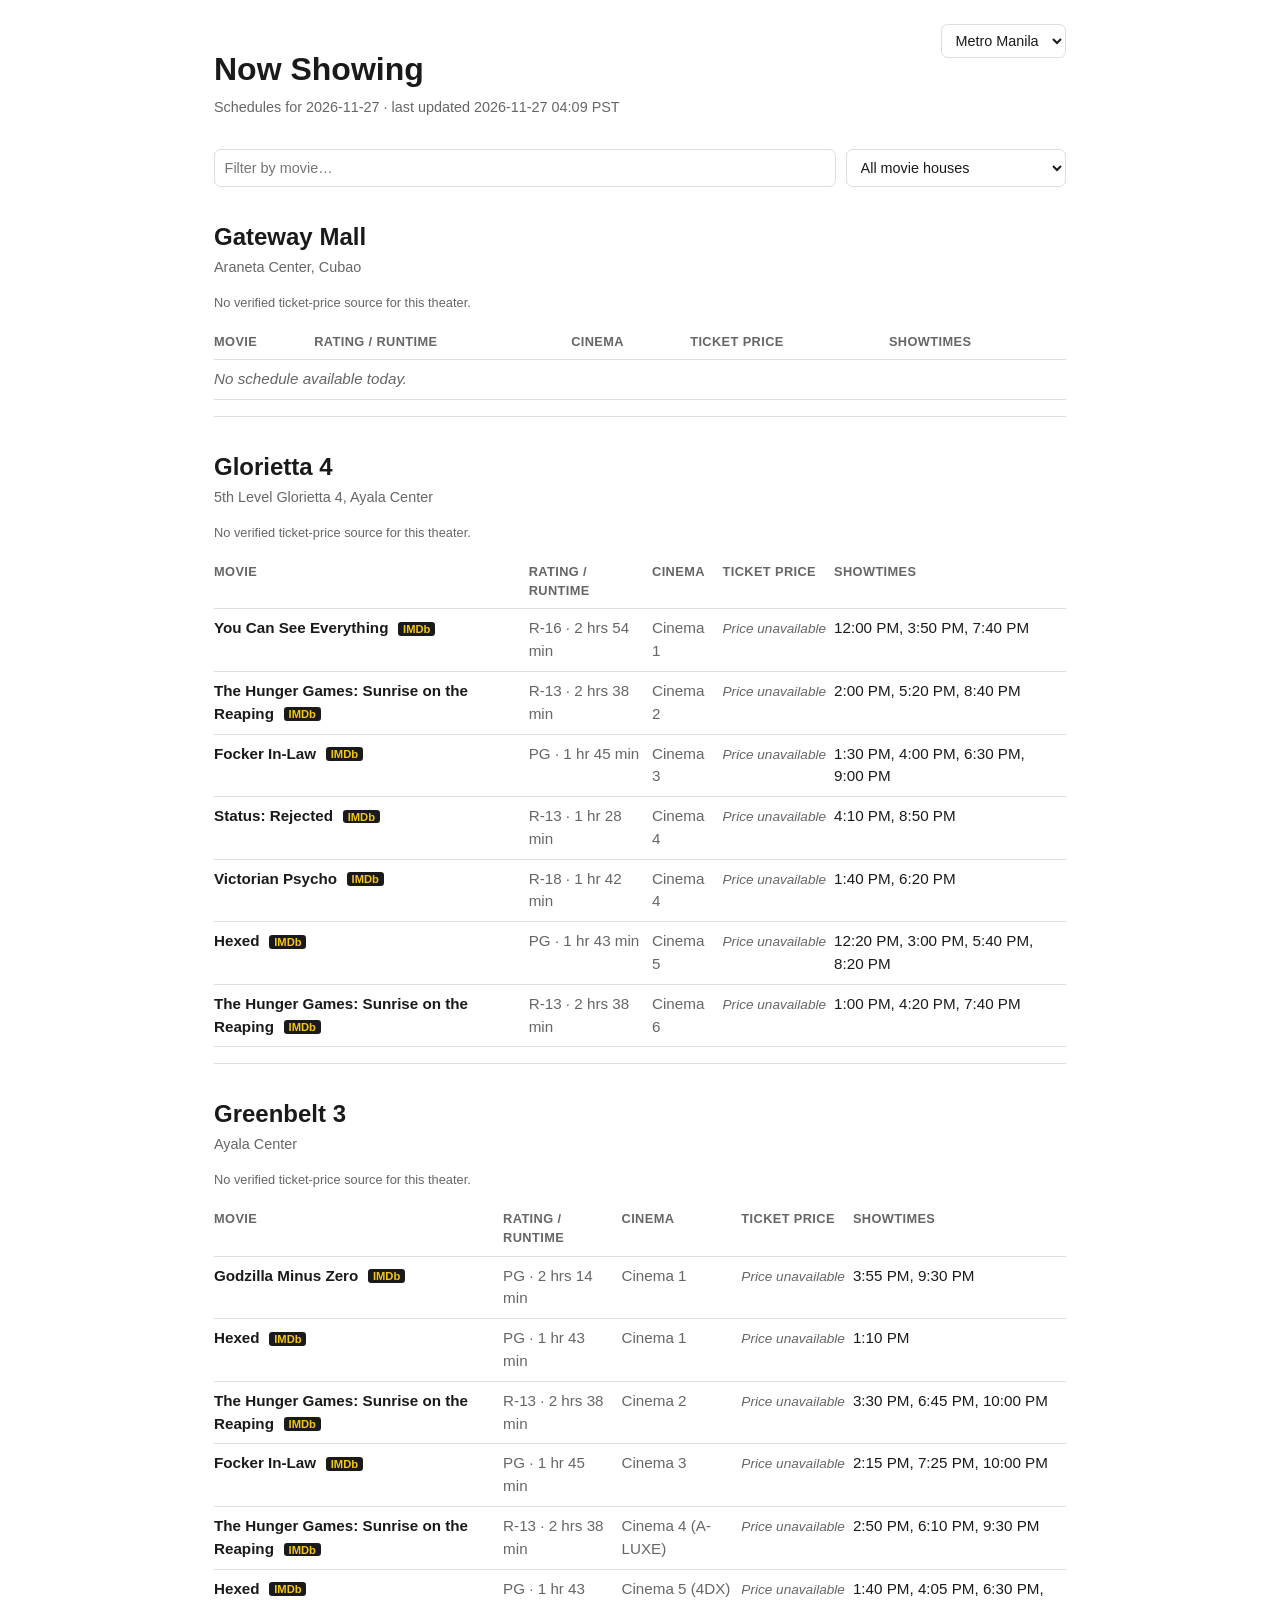
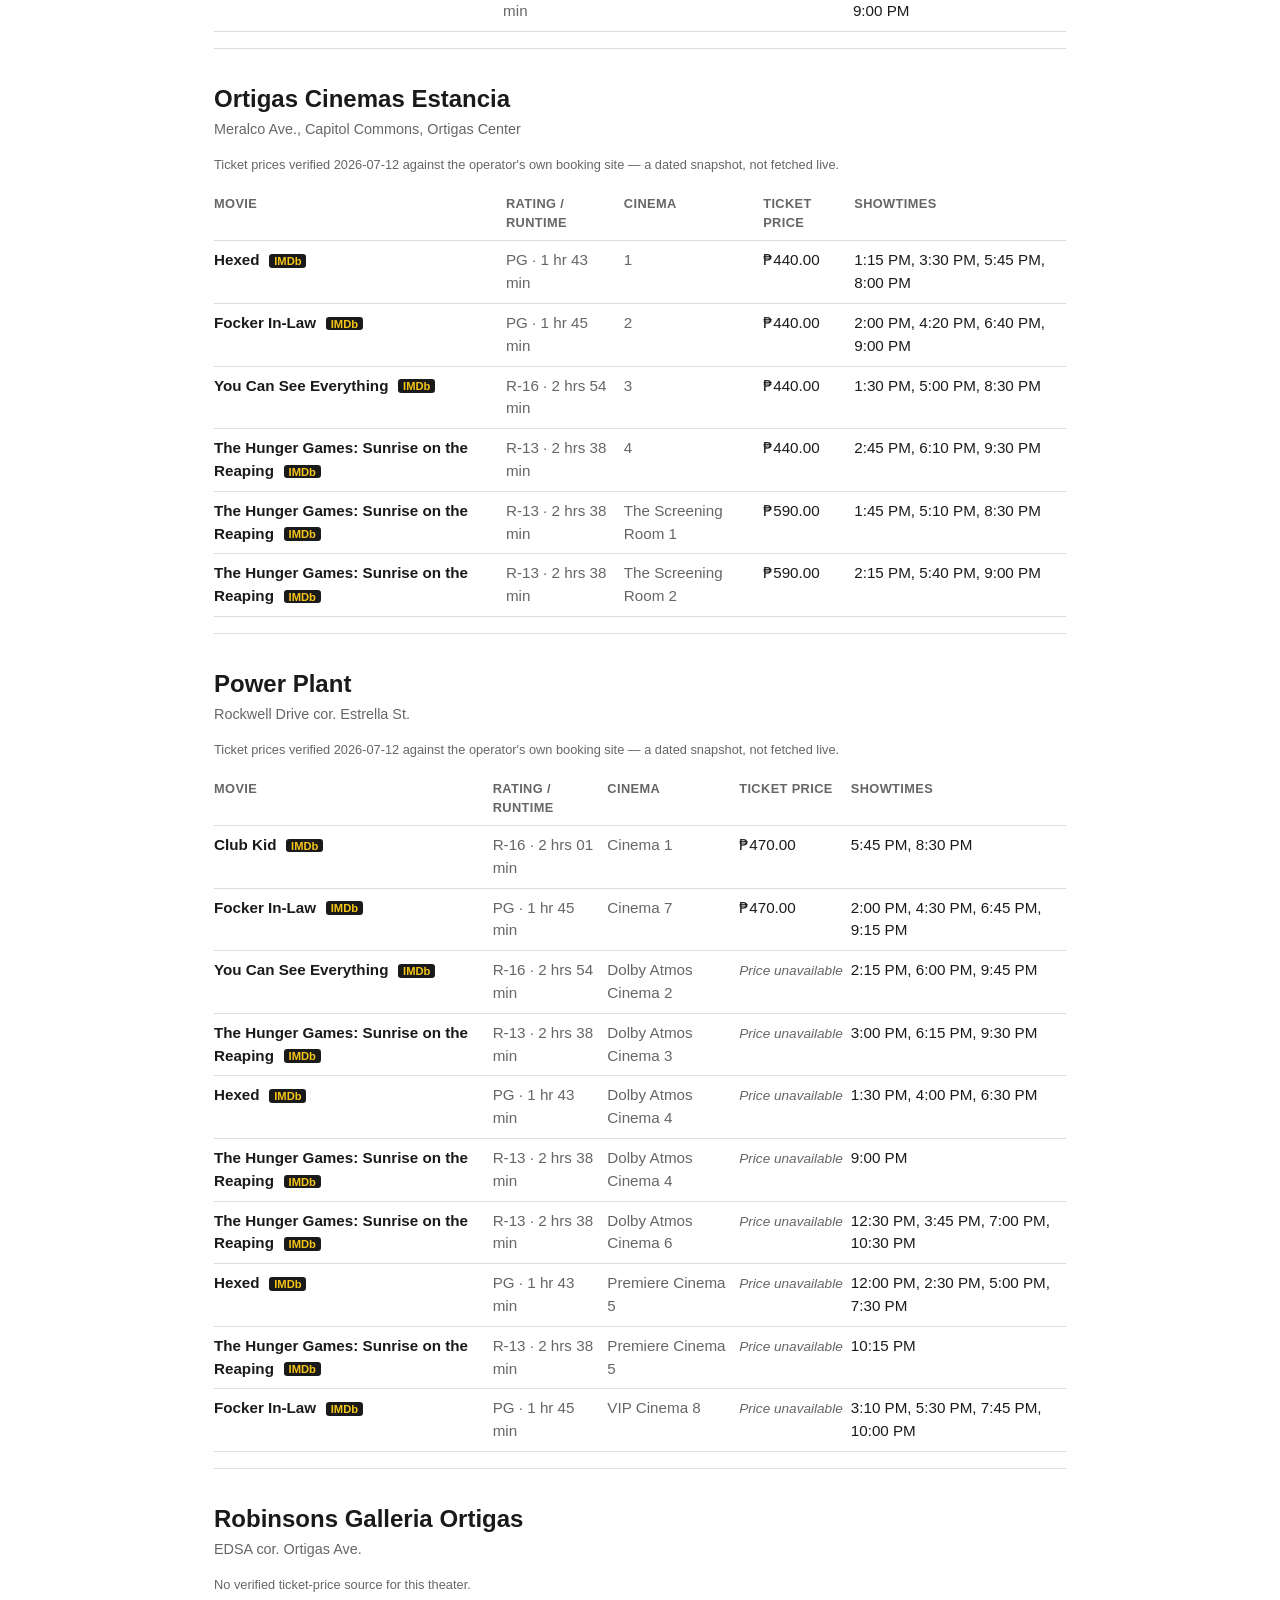
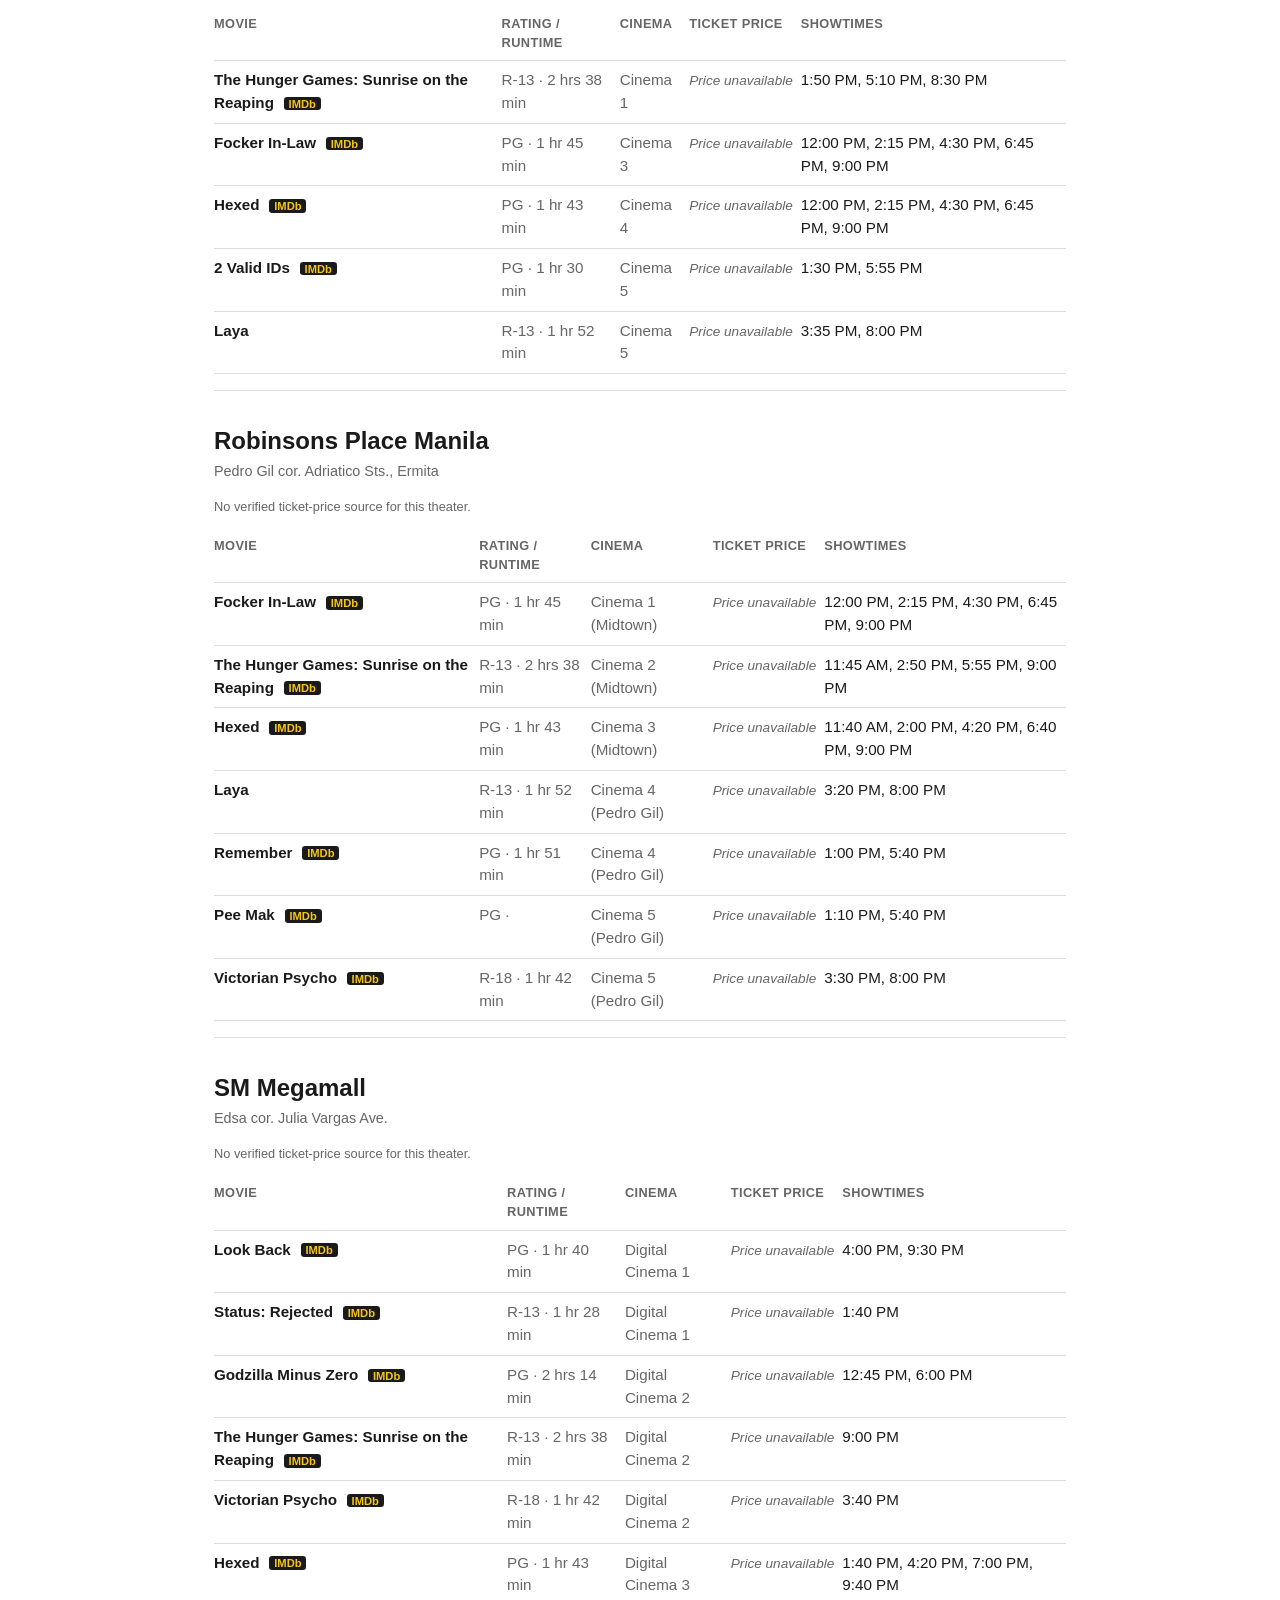
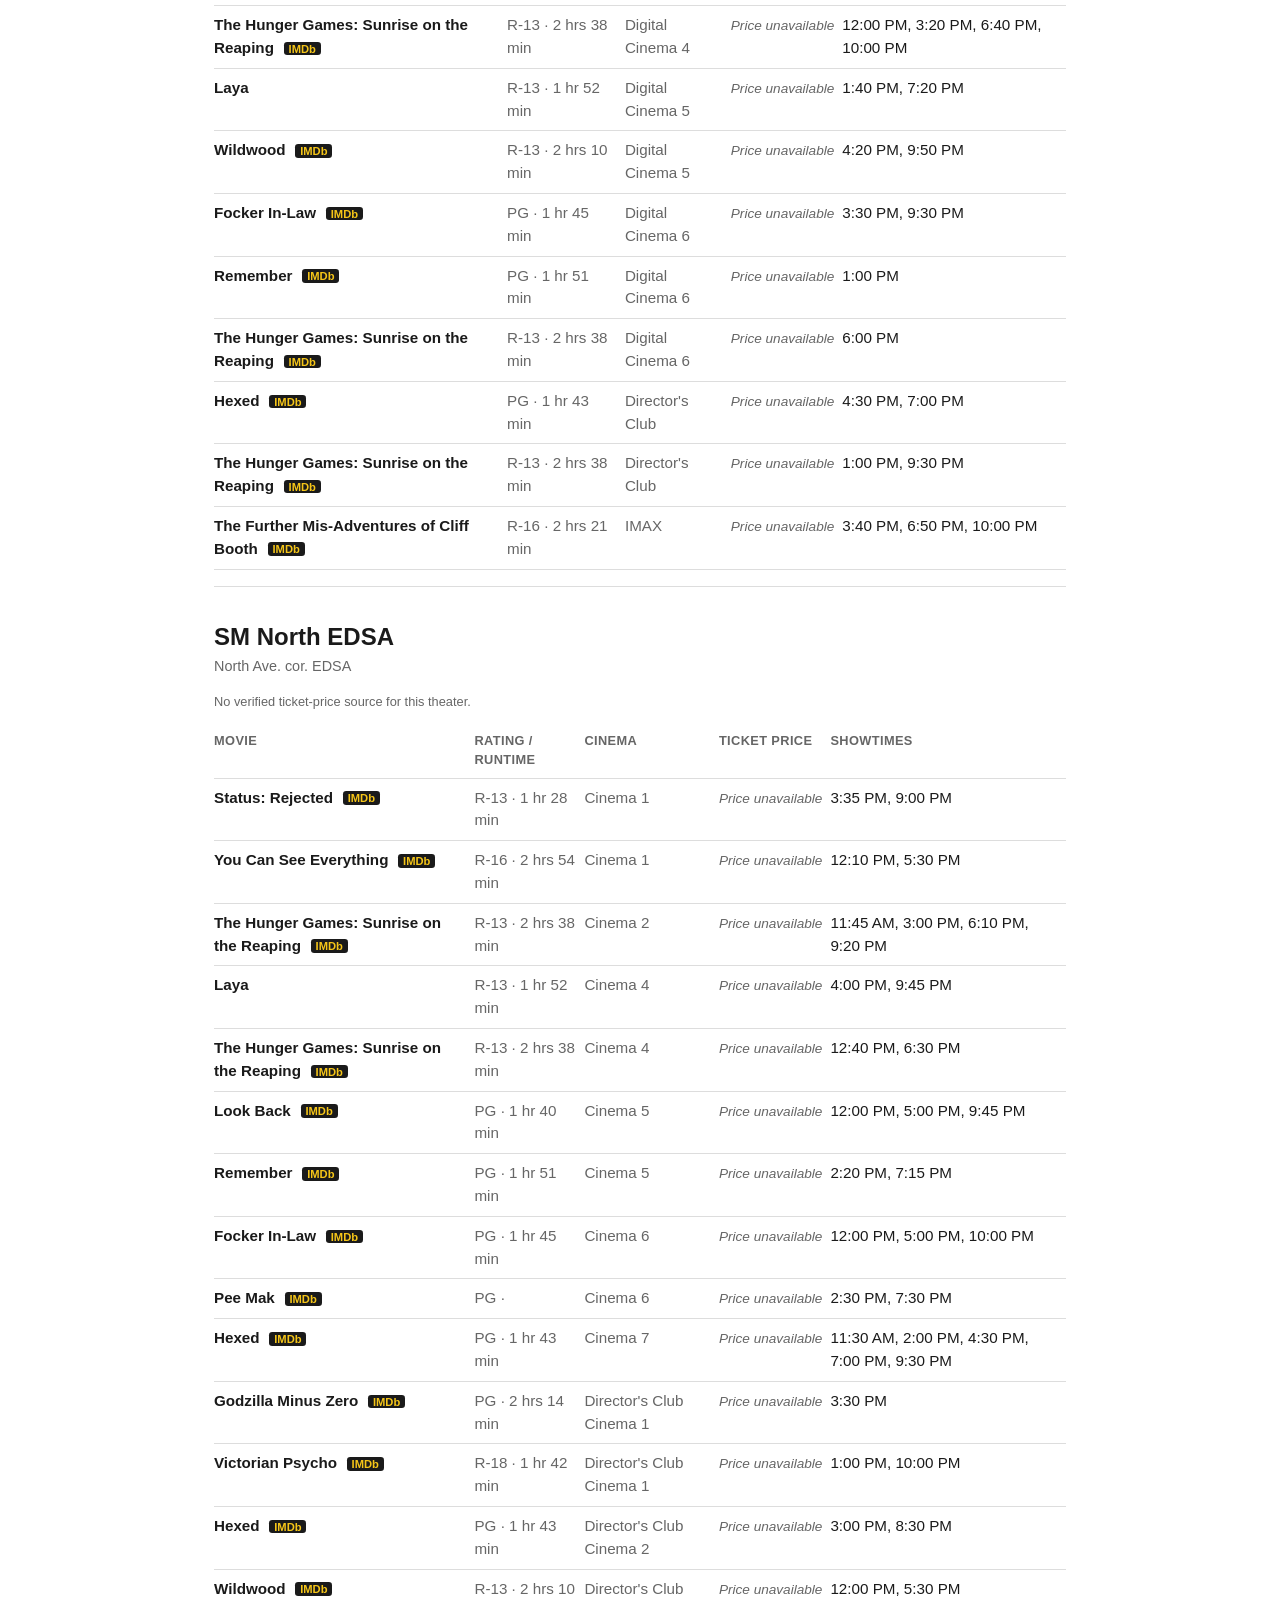
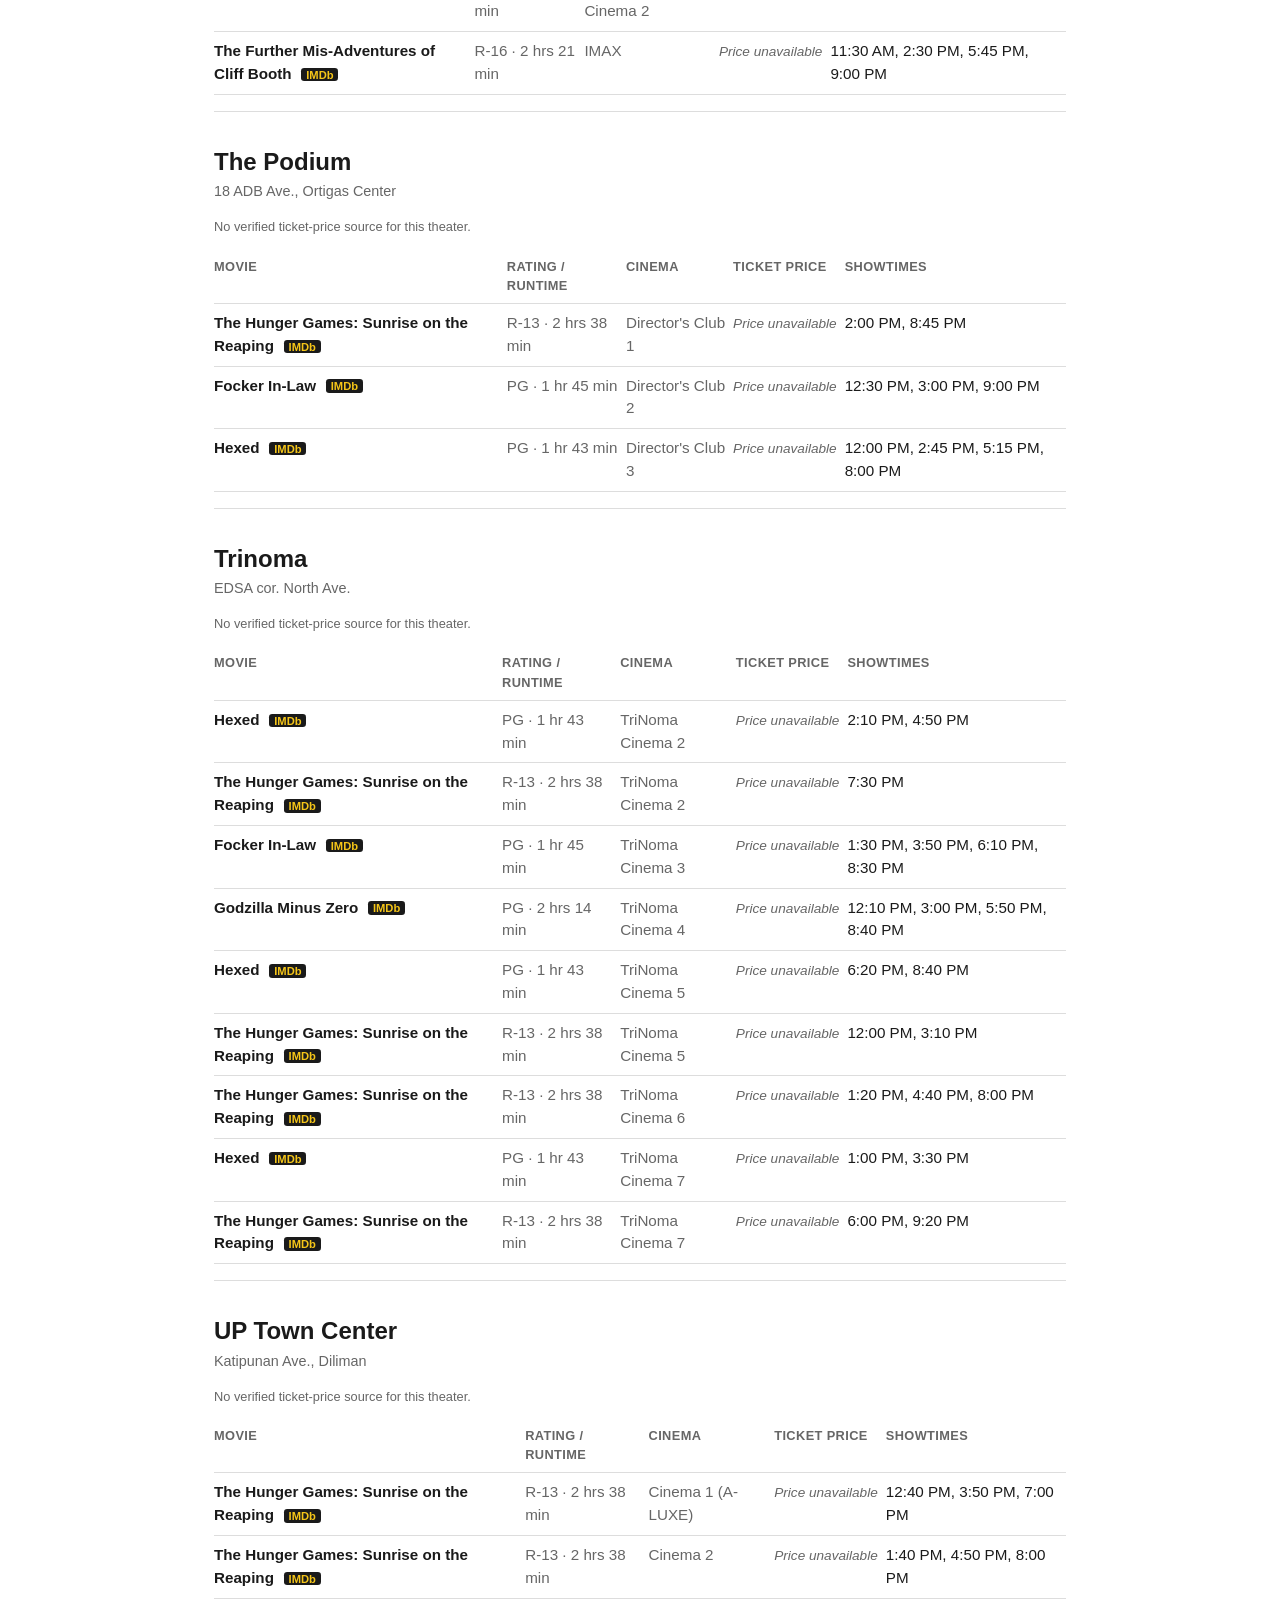
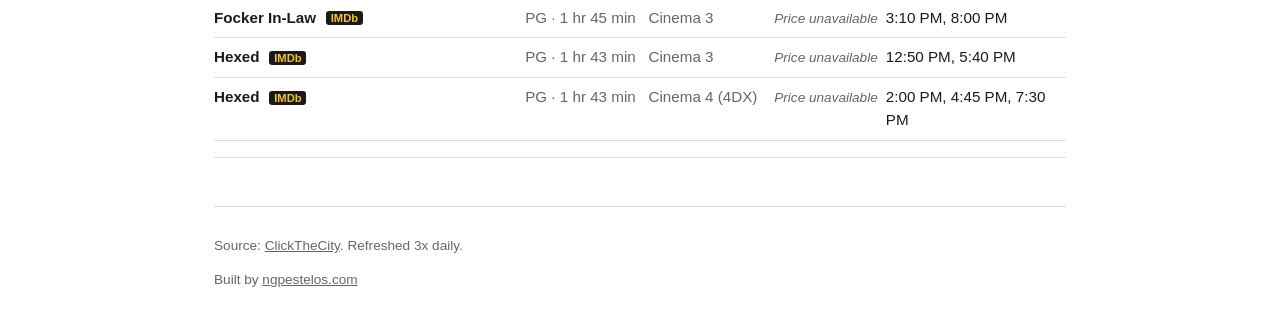
==== commit 282d9f0b: "chore: refresh schedules 2026-11-26" ====
--- a/public/index.html
+++ b/public/index.html
@@ -10,7 +10,7 @@
 <header class="site-header">
   <div class="header-text">
     <h1>Now Showing</h1>
-    <p class="updated">Schedules for 2026-11-26 &middot; last updated 2026-11-26 23:20 PST</p>
+    <p class="updated">Schedules for 2026-11-27 &middot; last updated 2026-11-27 04:09 PST</p>
   </div>
   <label class="city-filter">
     <span class="visually-hidden">City</span>
@@ -70,17 +70,7 @@
       <table>
         <thead><tr><th>Movie</th><th>Rating / Runtime</th><th>Cinema</th><th>Ticket Price</th><th>Showtimes</th></tr></thead>
         <tbody>
-        <tr data-title="hexed" data-cinema="gateway cineplex 6"><td class="title" data-label="Movie">Hexed <a class="imdb-link" href="https://www.imdb.com/title/tt38077943/" target="_blank" rel="noopener" title="View on IMDb">IMDb</a></td><td class="meta" data-label="Rating / Runtime">PG &middot; 1 hr 43 min</td><td class="cinema" data-label="Cinema">Gateway Cineplex 6</td><td class="price" data-label="Ticket Price"><span class="price-unavailable" title="No verified price source for this theater/room tier">Price unavailable</span></td><td class="showtimes" data-label="Showtimes">2:00 PM, 6:10 PM</td></tr>
-<tr data-title="victorian psycho" data-cinema="gateway cineplex 6"><td class="title" data-label="Movie">Victorian Psycho <a class="imdb-link" href="https://www.imdb.com/title/tt34374553/" target="_blank" rel="noopener" title="View on IMDb">IMDb</a></td><td class="meta" data-label="Rating / Runtime">R-18 &middot; 1 hr 42 min</td><td class="cinema" data-label="Cinema">Gateway Cineplex 6</td><td class="price" data-label="Ticket Price"><span class="price-unavailable" title="No verified price source for this theater/room tier">Price unavailable</span></td><td class="showtimes" data-label="Showtimes">3:10 PM, 8:20 PM</td></tr>
-<tr data-title="club kid" data-cinema="gateway cineplex 7"><td class="title" data-label="Movie">Club Kid <a class="imdb-link" href="https://www.imdb.com/title/tt38058097/" target="_blank" rel="noopener" title="View on IMDb">IMDb</a></td><td class="meta" data-label="Rating / Runtime">R-16 &middot; 2 hrs 01 min</td><td class="cinema" data-label="Cinema">Gateway Cineplex 7</td><td class="price" data-label="Ticket Price"><span class="price-unavailable" title="No verified price source for this theater/room tier">Price unavailable</span></td><td class="showtimes" data-label="Showtimes">5:45 PM</td></tr>
-<tr data-title="he&#x27;s dating a boldstar" data-cinema="gateway cineplex 7"><td class="title" data-label="Movie">He&#x27;s Dating a Boldstar <a class="imdb-link" href="https://www.imdb.com/title/tt46669056/" target="_blank" rel="noopener" title="View on IMDb">IMDb</a></td><td class="meta" data-label="Rating / Runtime">R-13 &middot; </td><td class="cinema" data-label="Cinema">Gateway Cineplex 7</td><td class="price" data-label="Ticket Price"><span class="price-unavailable" title="No verified price source for this theater/room tier">Price unavailable</span></td><td class="showtimes" data-label="Showtimes">1:40 PM</td></tr>
-<tr data-title="status: rejected" data-cinema="gateway cineplex 7"><td class="title" data-label="Movie">Status: Rejected <a class="imdb-link" href="https://www.imdb.com/title/tt44862514/" target="_blank" rel="noopener" title="View on IMDb">IMDb</a></td><td class="meta" data-label="Rating / Runtime">R-13 &middot; 1 hr 28 min</td><td class="cinema" data-label="Cinema">Gateway Cineplex 7</td><td class="price" data-label="Ticket Price"><span class="price-unavailable" title="No verified price source for this theater/room tier">Price unavailable</span></td><td class="showtimes" data-label="Showtimes">4:00 PM, 8:00 PM</td></tr>
-<tr data-title="2 valid ids" data-cinema="gateway cineplex 8"><td class="title" data-label="Movie">2 Valid IDs <a class="imdb-link" href="https://www.imdb.com/title/tt43807653/" target="_blank" rel="noopener" title="View on IMDb">IMDb</a></td><td class="meta" data-label="Rating / Runtime">PG &middot; 1 hr 30 min</td><td class="cinema" data-label="Cinema">Gateway Cineplex 8</td><td class="price" data-label="Ticket Price"><span class="price-unavailable" title="No verified price source for this theater/room tier">Price unavailable</span></td><td class="showtimes" data-label="Showtimes">2:30 PM, 6:40 PM, 8:30 PM</td></tr>
-<tr data-title="pee mak" data-cinema="gateway cineplex 8"><td class="title" data-label="Movie">Pee Mak <a class="imdb-link" href="https://www.imdb.com/title/tt44112588/" target="_blank" rel="noopener" title="View on IMDb">IMDb</a></td><td class="meta" data-label="Rating / Runtime">PG &middot; </td><td class="cinema" data-label="Cinema">Gateway Cineplex 8</td><td class="price" data-label="Ticket Price"><span class="price-unavailable" title="No verified price source for this theater/room tier">Price unavailable</span></td><td class="showtimes" data-label="Showtimes">4:30 PM</td></tr>
-<tr data-title="godzilla minus zero" data-cinema="gateway cineplex 9"><td class="title" data-label="Movie">Godzilla Minus Zero <a class="imdb-link" href="https://www.imdb.com/title/tt34384661/" target="_blank" rel="noopener" title="View on IMDb">IMDb</a></td><td class="meta" data-label="Rating / Runtime">PG &middot; 2 hrs 14 min</td><td class="cinema" data-label="Cinema">Gateway Cineplex 9</td><td class="price" data-label="Ticket Price"><span class="price-unavailable" title="No verified price source for this theater/room tier">Price unavailable</span></td><td class="showtimes" data-label="Showtimes">8:00 PM</td></tr>
-<tr data-title="remember" data-cinema="gateway cineplex 9"><td class="title" data-label="Movie">Remember <a class="imdb-link" href="https://www.imdb.com/title/tt43454326/" target="_blank" rel="noopener" title="View on IMDb">IMDb</a></td><td class="meta" data-label="Rating / Runtime">PG &middot; 1 hr 51 min</td><td class="cinema" data-label="Cinema">Gateway Cineplex 9</td><td class="price" data-label="Ticket Price"><span class="price-unavailable" title="No verified price source for this theater/room tier">Price unavailable</span></td><td class="showtimes" data-label="Showtimes">5:45 PM</td></tr>
-<tr data-title="you can see everything" data-cinema="gateway cineplex 9"><td class="title" data-label="Movie">You Can See Everything <a class="imdb-link" href="https://www.imdb.com/title/tt45368240/" target="_blank" rel="noopener" title="View on IMDb">IMDb</a></td><td class="meta" data-label="Rating / Runtime">R-16 &middot; 2 hrs 54 min</td><td class="cinema" data-label="Cinema">Gateway Cineplex 9</td><td class="price" data-label="Ticket Price"><span class="price-unavailable" title="No verified price source for this theater/room tier">Price unavailable</span></td><td class="showtimes" data-label="Showtimes">2:30 PM</td></tr>
-<tr data-title="the hunger games: sunrise on the reaping" data-cinema="gateway cineplex 10 (platinum cinema)"><td class="title" data-label="Movie">The Hunger Games: Sunrise on the Reaping <a class="imdb-link" href="https://www.imdb.com/title/tt32558705/" target="_blank" rel="noopener" title="View on IMDb">IMDb</a></td><td class="meta" data-label="Rating / Runtime">R-13 &middot; 2 hrs 38 min</td><td class="cinema" data-label="Cinema">Gateway Cineplex 10 (Platinum Cinema)</td><td class="price" data-label="Ticket Price"><span class="price-unavailable" title="No verified price source for this theater/room tier">Price unavailable</span></td><td class="showtimes" data-label="Showtimes">1:40 PM, 4:50 PM, 8:00 PM</td></tr>
+        <tr><td colspan="5" class="empty">No schedule available today.</td></tr>
         </tbody>
       </table>
     </section>
@@ -92,12 +82,13 @@
       <table>
         <thead><tr><th>Movie</th><th>Rating / Runtime</th><th>Cinema</th><th>Ticket Price</th><th>Showtimes</th></tr></thead>
         <tbody>
-        <tr data-title="laya" data-cinema="cinema 1"><td class="title" data-label="Movie">Laya</td><td class="meta" data-label="Rating / Runtime">R-13 &middot; 1 hr 52 min</td><td class="cinema" data-label="Cinema">Cinema 1</td><td class="price" data-label="Ticket Price"><span class="price-unavailable" title="No verified price source for this theater/room tier">Price unavailable</span></td><td class="showtimes" data-label="Showtimes">8:50 PM</td></tr>
-<tr data-title="the hunger games: sunrise on the reaping" data-cinema="cinema 2"><td class="title" data-label="Movie">The Hunger Games: Sunrise on the Reaping <a class="imdb-link" href="https://www.imdb.com/title/tt32558705/" target="_blank" rel="noopener" title="View on IMDb">IMDb</a></td><td class="meta" data-label="Rating / Runtime">R-13 &middot; 2 hrs 38 min</td><td class="cinema" data-label="Cinema">Cinema 2</td><td class="price" data-label="Ticket Price"><span class="price-unavailable" title="No verified price source for this theater/room tier">Price unavailable</span></td><td class="showtimes" data-label="Showtimes">7:40 PM</td></tr>
-<tr data-title="the hunger games: sunrise on the reaping" data-cinema="cinema 3"><td class="title" data-label="Movie">The Hunger Games: Sunrise on the Reaping <a class="imdb-link" href="https://www.imdb.com/title/tt32558705/" target="_blank" rel="noopener" title="View on IMDb">IMDb</a></td><td class="meta" data-label="Rating / Runtime">R-13 &middot; 2 hrs 38 min</td><td class="cinema" data-label="Cinema">Cinema 3</td><td class="price" data-label="Ticket Price"><span class="price-unavailable" title="No verified price source for this theater/room tier">Price unavailable</span></td><td class="showtimes" data-label="Showtimes">8:40 PM</td></tr>
-<tr data-title="victorian psycho" data-cinema="cinema 4"><td class="title" data-label="Movie">Victorian Psycho <a class="imdb-link" href="https://www.imdb.com/title/tt34374553/" target="_blank" rel="noopener" title="View on IMDb">IMDb</a></td><td class="meta" data-label="Rating / Runtime">R-18 &middot; 1 hr 42 min</td><td class="cinema" data-label="Cinema">Cinema 4</td><td class="price" data-label="Ticket Price"><span class="price-unavailable" title="No verified price source for this theater/room tier">Price unavailable</span></td><td class="showtimes" data-label="Showtimes">7:30 PM</td></tr>
-<tr data-title="hexed" data-cinema="cinema 5"><td class="title" data-label="Movie">Hexed <a class="imdb-link" href="https://www.imdb.com/title/tt38077943/" target="_blank" rel="noopener" title="View on IMDb">IMDb</a></td><td class="meta" data-label="Rating / Runtime">PG &middot; 1 hr 43 min</td><td class="cinema" data-label="Cinema">Cinema 5</td><td class="price" data-label="Ticket Price"><span class="price-unavailable" title="No verified price source for this theater/room tier">Price unavailable</span></td><td class="showtimes" data-label="Showtimes">8:30 PM</td></tr>
-<tr data-title="focker in-law" data-cinema="cinema 6"><td class="title" data-label="Movie">Focker In-Law <a class="imdb-link" href="https://www.imdb.com/title/tt34966140/" target="_blank" rel="noopener" title="View on IMDb">IMDb</a></td><td class="meta" data-label="Rating / Runtime">PG &middot; 1 hr 45 min</td><td class="cinema" data-label="Cinema">Cinema 6</td><td class="price" data-label="Ticket Price"><span class="price-unavailable" title="No verified price source for this theater/room tier">Price unavailable</span></td><td class="showtimes" data-label="Showtimes">8:30 PM</td></tr>
+        <tr data-title="you can see everything" data-cinema="cinema 1"><td class="title" data-label="Movie">You Can See Everything <a class="imdb-link" href="https://www.imdb.com/title/tt45368240/" target="_blank" rel="noopener" title="View on IMDb">IMDb</a></td><td class="meta" data-label="Rating / Runtime">R-16 &middot; 2 hrs 54 min</td><td class="cinema" data-label="Cinema">Cinema 1</td><td class="price" data-label="Ticket Price"><span class="price-unavailable" title="No verified price source for this theater/room tier">Price unavailable</span></td><td class="showtimes" data-label="Showtimes">12:00 PM, 3:50 PM, 7:40 PM</td></tr>
+<tr data-title="the hunger games: sunrise on the reaping" data-cinema="cinema 2"><td class="title" data-label="Movie">The Hunger Games: Sunrise on the Reaping <a class="imdb-link" href="https://www.imdb.com/title/tt32558705/" target="_blank" rel="noopener" title="View on IMDb">IMDb</a></td><td class="meta" data-label="Rating / Runtime">R-13 &middot; 2 hrs 38 min</td><td class="cinema" data-label="Cinema">Cinema 2</td><td class="price" data-label="Ticket Price"><span class="price-unavailable" title="No verified price source for this theater/room tier">Price unavailable</span></td><td class="showtimes" data-label="Showtimes">2:00 PM, 5:20 PM, 8:40 PM</td></tr>
+<tr data-title="focker in-law" data-cinema="cinema 3"><td class="title" data-label="Movie">Focker In-Law <a class="imdb-link" href="https://www.imdb.com/title/tt34966140/" target="_blank" rel="noopener" title="View on IMDb">IMDb</a></td><td class="meta" data-label="Rating / Runtime">PG &middot; 1 hr 45 min</td><td class="cinema" data-label="Cinema">Cinema 3</td><td class="price" data-label="Ticket Price"><span class="price-unavailable" title="No verified price source for this theater/room tier">Price unavailable</span></td><td class="showtimes" data-label="Showtimes">1:30 PM, 4:00 PM, 6:30 PM, 9:00 PM</td></tr>
+<tr data-title="status: rejected" data-cinema="cinema 4"><td class="title" data-label="Movie">Status: Rejected <a class="imdb-link" href="https://www.imdb.com/title/tt44862514/" target="_blank" rel="noopener" title="View on IMDb">IMDb</a></td><td class="meta" data-label="Rating / Runtime">R-13 &middot; 1 hr 28 min</td><td class="cinema" data-label="Cinema">Cinema 4</td><td class="price" data-label="Ticket Price"><span class="price-unavailable" title="No verified price source for this theater/room tier">Price unavailable</span></td><td class="showtimes" data-label="Showtimes">4:10 PM, 8:50 PM</td></tr>
+<tr data-title="victorian psycho" data-cinema="cinema 4"><td class="title" data-label="Movie">Victorian Psycho <a class="imdb-link" href="https://www.imdb.com/title/tt34374553/" target="_blank" rel="noopener" title="View on IMDb">IMDb</a></td><td class="meta" data-label="Rating / Runtime">R-18 &middot; 1 hr 42 min</td><td class="cinema" data-label="Cinema">Cinema 4</td><td class="price" data-label="Ticket Price"><span class="price-unavailable" title="No verified price source for this theater/room tier">Price unavailable</span></td><td class="showtimes" data-label="Showtimes">1:40 PM, 6:20 PM</td></tr>
+<tr data-title="hexed" data-cinema="cinema 5"><td class="title" data-label="Movie">Hexed <a class="imdb-link" href="https://www.imdb.com/title/tt38077943/" target="_blank" rel="noopener" title="View on IMDb">IMDb</a></td><td class="meta" data-label="Rating / Runtime">PG &middot; 1 hr 43 min</td><td class="cinema" data-label="Cinema">Cinema 5</td><td class="price" data-label="Ticket Price"><span class="price-unavailable" title="No verified price source for this theater/room tier">Price unavailable</span></td><td class="showtimes" data-label="Showtimes">12:20 PM, 3:00 PM, 5:40 PM, 8:20 PM</td></tr>
+<tr data-title="the hunger games: sunrise on the reaping" data-cinema="cinema 6"><td class="title" data-label="Movie">The Hunger Games: Sunrise on the Reaping <a class="imdb-link" href="https://www.imdb.com/title/tt32558705/" target="_blank" rel="noopener" title="View on IMDb">IMDb</a></td><td class="meta" data-label="Rating / Runtime">R-13 &middot; 2 hrs 38 min</td><td class="cinema" data-label="Cinema">Cinema 6</td><td class="price" data-label="Ticket Price"><span class="price-unavailable" title="No verified price source for this theater/room tier">Price unavailable</span></td><td class="showtimes" data-label="Showtimes">1:00 PM, 4:20 PM, 7:40 PM</td></tr>
         </tbody>
       </table>
     </section>
@@ -109,11 +100,12 @@
       <table>
         <thead><tr><th>Movie</th><th>Rating / Runtime</th><th>Cinema</th><th>Ticket Price</th><th>Showtimes</th></tr></thead>
         <tbody>
-        <tr data-title="godzilla minus zero" data-cinema="cinema 1"><td class="title" data-label="Movie">Godzilla Minus Zero <a class="imdb-link" href="https://www.imdb.com/title/tt34384661/" target="_blank" rel="noopener" title="View on IMDb">IMDb</a></td><td class="meta" data-label="Rating / Runtime">PG &middot; 2 hrs 14 min</td><td class="cinema" data-label="Cinema">Cinema 1</td><td class="price" data-label="Ticket Price"><span class="price-unavailable" title="No verified price source for this theater/room tier">Price unavailable</span></td><td class="showtimes" data-label="Showtimes">9:30 PM</td></tr>
-<tr data-title="the hunger games: sunrise on the reaping" data-cinema="cinema 2"><td class="title" data-label="Movie">The Hunger Games: Sunrise on the Reaping <a class="imdb-link" href="https://www.imdb.com/title/tt32558705/" target="_blank" rel="noopener" title="View on IMDb">IMDb</a></td><td class="meta" data-label="Rating / Runtime">R-13 &middot; 2 hrs 38 min</td><td class="cinema" data-label="Cinema">Cinema 2</td><td class="price" data-label="Ticket Price"><span class="price-unavailable" title="No verified price source for this theater/room tier">Price unavailable</span></td><td class="showtimes" data-label="Showtimes">9:30 PM</td></tr>
-<tr data-title="focker in-law" data-cinema="cinema 3"><td class="title" data-label="Movie">Focker In-Law <a class="imdb-link" href="https://www.imdb.com/title/tt34966140/" target="_blank" rel="noopener" title="View on IMDb">IMDb</a></td><td class="meta" data-label="Rating / Runtime">PG &middot; 1 hr 45 min</td><td class="cinema" data-label="Cinema">Cinema 3</td><td class="price" data-label="Ticket Price"><span class="price-unavailable" title="No verified price source for this theater/room tier">Price unavailable</span></td><td class="showtimes" data-label="Showtimes">9:00 PM</td></tr>
-<tr data-title="the hunger games: sunrise on the reaping" data-cinema="cinema 4 (a-luxe)"><td class="title" data-label="Movie">The Hunger Games: Sunrise on the Reaping <a class="imdb-link" href="https://www.imdb.com/title/tt32558705/" target="_blank" rel="noopener" title="View on IMDb">IMDb</a></td><td class="meta" data-label="Rating / Runtime">R-13 &middot; 2 hrs 38 min</td><td class="cinema" data-label="Cinema">Cinema 4 (A-LUXE)</td><td class="price" data-label="Ticket Price"><span class="price-unavailable" title="No verified price source for this theater/room tier">Price unavailable</span></td><td class="showtimes" data-label="Showtimes">9:00 PM</td></tr>
-<tr data-title="hexed" data-cinema="cinema 5 (4dx)"><td class="title" data-label="Movie">Hexed <a class="imdb-link" href="https://www.imdb.com/title/tt38077943/" target="_blank" rel="noopener" title="View on IMDb">IMDb</a></td><td class="meta" data-label="Rating / Runtime">PG &middot; 1 hr 43 min</td><td class="cinema" data-label="Cinema">Cinema 5 (4DX)</td><td class="price" data-label="Ticket Price"><span class="price-unavailable" title="No verified price source for this theater/room tier">Price unavailable</span></td><td class="showtimes" data-label="Showtimes">9:00 PM</td></tr>
+        <tr data-title="godzilla minus zero" data-cinema="cinema 1"><td class="title" data-label="Movie">Godzilla Minus Zero <a class="imdb-link" href="https://www.imdb.com/title/tt34384661/" target="_blank" rel="noopener" title="View on IMDb">IMDb</a></td><td class="meta" data-label="Rating / Runtime">PG &middot; 2 hrs 14 min</td><td class="cinema" data-label="Cinema">Cinema 1</td><td class="price" data-label="Ticket Price"><span class="price-unavailable" title="No verified price source for this theater/room tier">Price unavailable</span></td><td class="showtimes" data-label="Showtimes">3:55 PM, 9:30 PM</td></tr>
+<tr data-title="hexed" data-cinema="cinema 1"><td class="title" data-label="Movie">Hexed <a class="imdb-link" href="https://www.imdb.com/title/tt38077943/" target="_blank" rel="noopener" title="View on IMDb">IMDb</a></td><td class="meta" data-label="Rating / Runtime">PG &middot; 1 hr 43 min</td><td class="cinema" data-label="Cinema">Cinema 1</td><td class="price" data-label="Ticket Price"><span class="price-unavailable" title="No verified price source for this theater/room tier">Price unavailable</span></td><td class="showtimes" data-label="Showtimes">1:10 PM</td></tr>
+<tr data-title="the hunger games: sunrise on the reaping" data-cinema="cinema 2"><td class="title" data-label="Movie">The Hunger Games: Sunrise on the Reaping <a class="imdb-link" href="https://www.imdb.com/title/tt32558705/" target="_blank" rel="noopener" title="View on IMDb">IMDb</a></td><td class="meta" data-label="Rating / Runtime">R-13 &middot; 2 hrs 38 min</td><td class="cinema" data-label="Cinema">Cinema 2</td><td class="price" data-label="Ticket Price"><span class="price-unavailable" title="No verified price source for this theater/room tier">Price unavailable</span></td><td class="showtimes" data-label="Showtimes">3:30 PM, 6:45 PM, 10:00 PM</td></tr>
+<tr data-title="focker in-law" data-cinema="cinema 3"><td class="title" data-label="Movie">Focker In-Law <a class="imdb-link" href="https://www.imdb.com/title/tt34966140/" target="_blank" rel="noopener" title="View on IMDb">IMDb</a></td><td class="meta" data-label="Rating / Runtime">PG &middot; 1 hr 45 min</td><td class="cinema" data-label="Cinema">Cinema 3</td><td class="price" data-label="Ticket Price"><span class="price-unavailable" title="No verified price source for this theater/room tier">Price unavailable</span></td><td class="showtimes" data-label="Showtimes">2:15 PM, 7:25 PM, 10:00 PM</td></tr>
+<tr data-title="the hunger games: sunrise on the reaping" data-cinema="cinema 4 (a-luxe)"><td class="title" data-label="Movie">The Hunger Games: Sunrise on the Reaping <a class="imdb-link" href="https://www.imdb.com/title/tt32558705/" target="_blank" rel="noopener" title="View on IMDb">IMDb</a></td><td class="meta" data-label="Rating / Runtime">R-13 &middot; 2 hrs 38 min</td><td class="cinema" data-label="Cinema">Cinema 4 (A-LUXE)</td><td class="price" data-label="Ticket Price"><span class="price-unavailable" title="No verified price source for this theater/room tier">Price unavailable</span></td><td class="showtimes" data-label="Showtimes">2:50 PM, 6:10 PM, 9:30 PM</td></tr>
+<tr data-title="hexed" data-cinema="cinema 5 (4dx)"><td class="title" data-label="Movie">Hexed <a class="imdb-link" href="https://www.imdb.com/title/tt38077943/" target="_blank" rel="noopener" title="View on IMDb">IMDb</a></td><td class="meta" data-label="Rating / Runtime">PG &middot; 1 hr 43 min</td><td class="cinema" data-label="Cinema">Cinema 5 (4DX)</td><td class="price" data-label="Ticket Price"><span class="price-unavailable" title="No verified price source for this theater/room tier">Price unavailable</span></td><td class="showtimes" data-label="Showtimes">1:40 PM, 4:05 PM, 6:30 PM, 9:00 PM</td></tr>
         </tbody>
       </table>
     </section>
@@ -125,12 +117,12 @@
       <table>
         <thead><tr><th>Movie</th><th>Rating / Runtime</th><th>Cinema</th><th>Ticket Price</th><th>Showtimes</th></tr></thead>
         <tbody>
-        <tr data-title="hexed" data-cinema="1"><td class="title" data-label="Movie">Hexed <a class="imdb-link" href="https://www.imdb.com/title/tt38077943/" target="_blank" rel="noopener" title="View on IMDb">IMDb</a></td><td class="meta" data-label="Rating / Runtime">PG &middot; 1 hr 43 min</td><td class="cinema" data-label="Cinema">1</td><td class="price" data-label="Ticket Price">&#8369;440.00</td><td class="showtimes" data-label="Showtimes">1:45 PM, 4:00 PM, 6:15 PM, 8:30 PM</td></tr>
+        <tr data-title="hexed" data-cinema="1"><td class="title" data-label="Movie">Hexed <a class="imdb-link" href="https://www.imdb.com/title/tt38077943/" target="_blank" rel="noopener" title="View on IMDb">IMDb</a></td><td class="meta" data-label="Rating / Runtime">PG &middot; 1 hr 43 min</td><td class="cinema" data-label="Cinema">1</td><td class="price" data-label="Ticket Price">&#8369;440.00</td><td class="showtimes" data-label="Showtimes">1:15 PM, 3:30 PM, 5:45 PM, 8:00 PM</td></tr>
 <tr data-title="focker in-law" data-cinema="2"><td class="title" data-label="Movie">Focker In-Law <a class="imdb-link" href="https://www.imdb.com/title/tt34966140/" target="_blank" rel="noopener" title="View on IMDb">IMDb</a></td><td class="meta" data-label="Rating / Runtime">PG &middot; 1 hr 45 min</td><td class="cinema" data-label="Cinema">2</td><td class="price" data-label="Ticket Price">&#8369;440.00</td><td class="showtimes" data-label="Showtimes">2:00 PM, 4:20 PM, 6:40 PM, 9:00 PM</td></tr>
 <tr data-title="you can see everything" data-cinema="3"><td class="title" data-label="Movie">You Can See Everything <a class="imdb-link" href="https://www.imdb.com/title/tt45368240/" target="_blank" rel="noopener" title="View on IMDb">IMDb</a></td><td class="meta" data-label="Rating / Runtime">R-16 &middot; 2 hrs 54 min</td><td class="cinema" data-label="Cinema">3</td><td class="price" data-label="Ticket Price">&#8369;440.00</td><td class="showtimes" data-label="Showtimes">1:30 PM, 5:00 PM, 8:30 PM</td></tr>
-<tr data-title="the hunger games: sunrise on the reaping" data-cinema="4"><td class="title" data-label="Movie">The Hunger Games: Sunrise on the Reaping <a class="imdb-link" href="https://www.imdb.com/title/tt32558705/" target="_blank" rel="noopener" title="View on IMDb">IMDb</a></td><td class="meta" data-label="Rating / Runtime">R-13 &middot; 2 hrs 38 min</td><td class="cinema" data-label="Cinema">4</td><td class="price" data-label="Ticket Price">&#8369;440.00</td><td class="showtimes" data-label="Showtimes">2:30 PM, 5:50 PM, 9:15 PM</td></tr>
-<tr data-title="hexed" data-cinema="the screening room 1"><td class="title" data-label="Movie">Hexed <a class="imdb-link" href="https://www.imdb.com/title/tt38077943/" target="_blank" rel="noopener" title="View on IMDb">IMDb</a></td><td class="meta" data-label="Rating / Runtime">PG &middot; 1 hr 43 min</td><td class="cinema" data-label="Cinema">The Screening Room 1</td><td class="price" data-label="Ticket Price">&#8369;590.00</td><td class="showtimes" data-label="Showtimes">1:15 PM, 3:30 PM, 5:45 PM, 8:00 PM</td></tr>
-<tr data-title="the hunger games: sunrise on the reaping" data-cinema="the screening room 2"><td class="title" data-label="Movie">The Hunger Games: Sunrise on the Reaping <a class="imdb-link" href="https://www.imdb.com/title/tt32558705/" target="_blank" rel="noopener" title="View on IMDb">IMDb</a></td><td class="meta" data-label="Rating / Runtime">R-13 &middot; 2 hrs 38 min</td><td class="cinema" data-label="Cinema">The Screening Room 2</td><td class="price" data-label="Ticket Price">&#8369;590.00</td><td class="showtimes" data-label="Showtimes">2:00 PM, 5:20 PM, 8:45 PM</td></tr>
+<tr data-title="the hunger games: sunrise on the reaping" data-cinema="4"><td class="title" data-label="Movie">The Hunger Games: Sunrise on the Reaping <a class="imdb-link" href="https://www.imdb.com/title/tt32558705/" target="_blank" rel="noopener" title="View on IMDb">IMDb</a></td><td class="meta" data-label="Rating / Runtime">R-13 &middot; 2 hrs 38 min</td><td class="cinema" data-label="Cinema">4</td><td class="price" data-label="Ticket Price">&#8369;440.00</td><td class="showtimes" data-label="Showtimes">2:45 PM, 6:10 PM, 9:30 PM</td></tr>
+<tr data-title="the hunger games: sunrise on the reaping" data-cinema="the screening room 1"><td class="title" data-label="Movie">The Hunger Games: Sunrise on the Reaping <a class="imdb-link" href="https://www.imdb.com/title/tt32558705/" target="_blank" rel="noopener" title="View on IMDb">IMDb</a></td><td class="meta" data-label="Rating / Runtime">R-13 &middot; 2 hrs 38 min</td><td class="cinema" data-label="Cinema">The Screening Room 1</td><td class="price" data-label="Ticket Price">&#8369;590.00</td><td class="showtimes" data-label="Showtimes">1:45 PM, 5:10 PM, 8:30 PM</td></tr>
+<tr data-title="the hunger games: sunrise on the reaping" data-cinema="the screening room 2"><td class="title" data-label="Movie">The Hunger Games: Sunrise on the Reaping <a class="imdb-link" href="https://www.imdb.com/title/tt32558705/" target="_blank" rel="noopener" title="View on IMDb">IMDb</a></td><td class="meta" data-label="Rating / Runtime">R-13 &middot; 2 hrs 38 min</td><td class="cinema" data-label="Cinema">The Screening Room 2</td><td class="price" data-label="Ticket Price">&#8369;590.00</td><td class="showtimes" data-label="Showtimes">2:15 PM, 5:40 PM, 9:00 PM</td></tr>
         </tbody>
       </table>
     </section>
@@ -142,14 +134,16 @@
       <table>
         <thead><tr><th>Movie</th><th>Rating / Runtime</th><th>Cinema</th><th>Ticket Price</th><th>Showtimes</th></tr></thead>
         <tbody>
-        <tr data-title="focker in-law" data-cinema="cinema 7"><td class="title" data-label="Movie">Focker In-Law <a class="imdb-link" href="https://www.imdb.com/title/tt34966140/" target="_blank" rel="noopener" title="View on IMDb">IMDb</a></td><td class="meta" data-label="Rating / Runtime">PG &middot; 1 hr 45 min</td><td class="cinema" data-label="Cinema">Cinema 7</td><td class="price" data-label="Ticket Price">&#8369;470.00</td><td class="showtimes" data-label="Showtimes">2:00 PM, 4:30 PM, 6:45 PM, 9:15 PM</td></tr>
+        <tr data-title="club kid" data-cinema="cinema 1"><td class="title" data-label="Movie">Club Kid <a class="imdb-link" href="https://www.imdb.com/title/tt38058097/" target="_blank" rel="noopener" title="View on IMDb">IMDb</a></td><td class="meta" data-label="Rating / Runtime">R-16 &middot; 2 hrs 01 min</td><td class="cinema" data-label="Cinema">Cinema 1</td><td class="price" data-label="Ticket Price">&#8369;470.00</td><td class="showtimes" data-label="Showtimes">5:45 PM, 8:30 PM</td></tr>
+<tr data-title="focker in-law" data-cinema="cinema 7"><td class="title" data-label="Movie">Focker In-Law <a class="imdb-link" href="https://www.imdb.com/title/tt34966140/" target="_blank" rel="noopener" title="View on IMDb">IMDb</a></td><td class="meta" data-label="Rating / Runtime">PG &middot; 1 hr 45 min</td><td class="cinema" data-label="Cinema">Cinema 7</td><td class="price" data-label="Ticket Price">&#8369;470.00</td><td class="showtimes" data-label="Showtimes">2:00 PM, 4:30 PM, 6:45 PM, 9:15 PM</td></tr>
 <tr data-title="you can see everything" data-cinema="dolby atmos cinema 2"><td class="title" data-label="Movie">You Can See Everything <a class="imdb-link" href="https://www.imdb.com/title/tt45368240/" target="_blank" rel="noopener" title="View on IMDb">IMDb</a></td><td class="meta" data-label="Rating / Runtime">R-16 &middot; 2 hrs 54 min</td><td class="cinema" data-label="Cinema">Dolby Atmos Cinema 2</td><td class="price" data-label="Ticket Price"><span class="price-unavailable" title="No verified price source for this theater/room tier">Price unavailable</span></td><td class="showtimes" data-label="Showtimes">2:15 PM, 6:00 PM, 9:45 PM</td></tr>
 <tr data-title="the hunger games: sunrise on the reaping" data-cinema="dolby atmos cinema 3"><td class="title" data-label="Movie">The Hunger Games: Sunrise on the Reaping <a class="imdb-link" href="https://www.imdb.com/title/tt32558705/" target="_blank" rel="noopener" title="View on IMDb">IMDb</a></td><td class="meta" data-label="Rating / Runtime">R-13 &middot; 2 hrs 38 min</td><td class="cinema" data-label="Cinema">Dolby Atmos Cinema 3</td><td class="price" data-label="Ticket Price"><span class="price-unavailable" title="No verified price source for this theater/room tier">Price unavailable</span></td><td class="showtimes" data-label="Showtimes">3:00 PM, 6:15 PM, 9:30 PM</td></tr>
-<tr data-title="club kid" data-cinema="dolby atmos cinema 4"><td class="title" data-label="Movie">Club Kid <a class="imdb-link" href="https://www.imdb.com/title/tt38058097/" target="_blank" rel="noopener" title="View on IMDb">IMDb</a></td><td class="meta" data-label="Rating / Runtime">R-16 &middot; 2 hrs 01 min</td><td class="cinema" data-label="Cinema">Dolby Atmos Cinema 4</td><td class="price" data-label="Ticket Price"><span class="price-unavailable" title="No verified price source for this theater/room tier">Price unavailable</span></td><td class="showtimes" data-label="Showtimes">9:00 PM</td></tr>
 <tr data-title="hexed" data-cinema="dolby atmos cinema 4"><td class="title" data-label="Movie">Hexed <a class="imdb-link" href="https://www.imdb.com/title/tt38077943/" target="_blank" rel="noopener" title="View on IMDb">IMDb</a></td><td class="meta" data-label="Rating / Runtime">PG &middot; 1 hr 43 min</td><td class="cinema" data-label="Cinema">Dolby Atmos Cinema 4</td><td class="price" data-label="Ticket Price"><span class="price-unavailable" title="No verified price source for this theater/room tier">Price unavailable</span></td><td class="showtimes" data-label="Showtimes">1:30 PM, 4:00 PM, 6:30 PM</td></tr>
-<tr data-title="the hunger games: sunrise on the reaping" data-cinema="dolby atmos cinema 6"><td class="title" data-label="Movie">The Hunger Games: Sunrise on the Reaping <a class="imdb-link" href="https://www.imdb.com/title/tt32558705/" target="_blank" rel="noopener" title="View on IMDb">IMDb</a></td><td class="meta" data-label="Rating / Runtime">R-13 &middot; 2 hrs 38 min</td><td class="cinema" data-label="Cinema">Dolby Atmos Cinema 6</td><td class="price" data-label="Ticket Price"><span class="price-unavailable" title="No verified price source for this theater/room tier">Price unavailable</span></td><td class="showtimes" data-label="Showtimes">12:30 PM, 3:45 PM, 7:00 PM</td></tr>
+<tr data-title="the hunger games: sunrise on the reaping" data-cinema="dolby atmos cinema 4"><td class="title" data-label="Movie">The Hunger Games: Sunrise on the Reaping <a class="imdb-link" href="https://www.imdb.com/title/tt32558705/" target="_blank" rel="noopener" title="View on IMDb">IMDb</a></td><td class="meta" data-label="Rating / Runtime">R-13 &middot; 2 hrs 38 min</td><td class="cinema" data-label="Cinema">Dolby Atmos Cinema 4</td><td class="price" data-label="Ticket Price"><span class="price-unavailable" title="No verified price source for this theater/room tier">Price unavailable</span></td><td class="showtimes" data-label="Showtimes">9:00 PM</td></tr>
+<tr data-title="the hunger games: sunrise on the reaping" data-cinema="dolby atmos cinema 6"><td class="title" data-label="Movie">The Hunger Games: Sunrise on the Reaping <a class="imdb-link" href="https://www.imdb.com/title/tt32558705/" target="_blank" rel="noopener" title="View on IMDb">IMDb</a></td><td class="meta" data-label="Rating / Runtime">R-13 &middot; 2 hrs 38 min</td><td class="cinema" data-label="Cinema">Dolby Atmos Cinema 6</td><td class="price" data-label="Ticket Price"><span class="price-unavailable" title="No verified price source for this theater/room tier">Price unavailable</span></td><td class="showtimes" data-label="Showtimes">12:30 PM, 3:45 PM, 7:00 PM, 10:30 PM</td></tr>
 <tr data-title="hexed" data-cinema="premiere cinema 5"><td class="title" data-label="Movie">Hexed <a class="imdb-link" href="https://www.imdb.com/title/tt38077943/" target="_blank" rel="noopener" title="View on IMDb">IMDb</a></td><td class="meta" data-label="Rating / Runtime">PG &middot; 1 hr 43 min</td><td class="cinema" data-label="Cinema">Premiere Cinema 5</td><td class="price" data-label="Ticket Price"><span class="price-unavailable" title="No verified price source for this theater/room tier">Price unavailable</span></td><td class="showtimes" data-label="Showtimes">12:00 PM, 2:30 PM, 5:00 PM, 7:30 PM</td></tr>
-<tr data-title="focker in-law" data-cinema="vip cinema 8"><td class="title" data-label="Movie">Focker In-Law <a class="imdb-link" href="https://www.imdb.com/title/tt34966140/" target="_blank" rel="noopener" title="View on IMDb">IMDb</a></td><td class="meta" data-label="Rating / Runtime">PG &middot; 1 hr 45 min</td><td class="cinema" data-label="Cinema">VIP Cinema 8</td><td class="price" data-label="Ticket Price"><span class="price-unavailable" title="No verified price source for this theater/room tier">Price unavailable</span></td><td class="showtimes" data-label="Showtimes">12:15 PM, 2:45 PM, 5:15 PM, 7:45 PM</td></tr>
+<tr data-title="the hunger games: sunrise on the reaping" data-cinema="premiere cinema 5"><td class="title" data-label="Movie">The Hunger Games: Sunrise on the Reaping <a class="imdb-link" href="https://www.imdb.com/title/tt32558705/" target="_blank" rel="noopener" title="View on IMDb">IMDb</a></td><td class="meta" data-label="Rating / Runtime">R-13 &middot; 2 hrs 38 min</td><td class="cinema" data-label="Cinema">Premiere Cinema 5</td><td class="price" data-label="Ticket Price"><span class="price-unavailable" title="No verified price source for this theater/room tier">Price unavailable</span></td><td class="showtimes" data-label="Showtimes">10:15 PM</td></tr>
+<tr data-title="focker in-law" data-cinema="vip cinema 8"><td class="title" data-label="Movie">Focker In-Law <a class="imdb-link" href="https://www.imdb.com/title/tt34966140/" target="_blank" rel="noopener" title="View on IMDb">IMDb</a></td><td class="meta" data-label="Rating / Runtime">PG &middot; 1 hr 45 min</td><td class="cinema" data-label="Cinema">VIP Cinema 8</td><td class="price" data-label="Ticket Price"><span class="price-unavailable" title="No verified price source for this theater/room tier">Price unavailable</span></td><td class="showtimes" data-label="Showtimes">3:10 PM, 5:30 PM, 7:45 PM, 10:00 PM</td></tr>
         </tbody>
       </table>
     </section>
@@ -162,7 +156,8 @@
         <thead><tr><th>Movie</th><th>Rating / Runtime</th><th>Cinema</th><th>Ticket Price</th><th>Showtimes</th></tr></thead>
         <tbody>
         <tr data-title="the hunger games: sunrise on the reaping" data-cinema="cinema 1"><td class="title" data-label="Movie">The Hunger Games: Sunrise on the Reaping <a class="imdb-link" href="https://www.imdb.com/title/tt32558705/" target="_blank" rel="noopener" title="View on IMDb">IMDb</a></td><td class="meta" data-label="Rating / Runtime">R-13 &middot; 2 hrs 38 min</td><td class="cinema" data-label="Cinema">Cinema 1</td><td class="price" data-label="Ticket Price"><span class="price-unavailable" title="No verified price source for this theater/room tier">Price unavailable</span></td><td class="showtimes" data-label="Showtimes">1:50 PM, 5:10 PM, 8:30 PM</td></tr>
-<tr data-title="hexed" data-cinema="cinema 3"><td class="title" data-label="Movie">Hexed <a class="imdb-link" href="https://www.imdb.com/title/tt38077943/" target="_blank" rel="noopener" title="View on IMDb">IMDb</a></td><td class="meta" data-label="Rating / Runtime">PG &middot; 1 hr 43 min</td><td class="cinema" data-label="Cinema">Cinema 3</td><td class="price" data-label="Ticket Price"><span class="price-unavailable" title="No verified price source for this theater/room tier">Price unavailable</span></td><td class="showtimes" data-label="Showtimes">12:00 PM, 2:15 PM, 4:30 PM, 6:45 PM, 9:00 PM</td></tr>
+<tr data-title="focker in-law" data-cinema="cinema 3"><td class="title" data-label="Movie">Focker In-Law <a class="imdb-link" href="https://www.imdb.com/title/tt34966140/" target="_blank" rel="noopener" title="View on IMDb">IMDb</a></td><td class="meta" data-label="Rating / Runtime">PG &middot; 1 hr 45 min</td><td class="cinema" data-label="Cinema">Cinema 3</td><td class="price" data-label="Ticket Price"><span class="price-unavailable" title="No verified price source for this theater/room tier">Price unavailable</span></td><td class="showtimes" data-label="Showtimes">12:00 PM, 2:15 PM, 4:30 PM, 6:45 PM, 9:00 PM</td></tr>
+<tr data-title="hexed" data-cinema="cinema 4"><td class="title" data-label="Movie">Hexed <a class="imdb-link" href="https://www.imdb.com/title/tt38077943/" target="_blank" rel="noopener" title="View on IMDb">IMDb</a></td><td class="meta" data-label="Rating / Runtime">PG &middot; 1 hr 43 min</td><td class="cinema" data-label="Cinema">Cinema 4</td><td class="price" data-label="Ticket Price"><span class="price-unavailable" title="No verified price source for this theater/room tier">Price unavailable</span></td><td class="showtimes" data-label="Showtimes">12:00 PM, 2:15 PM, 4:30 PM, 6:45 PM, 9:00 PM</td></tr>
 <tr data-title="2 valid ids" data-cinema="cinema 5"><td class="title" data-label="Movie">2 Valid IDs <a class="imdb-link" href="https://www.imdb.com/title/tt43807653/" target="_blank" rel="noopener" title="View on IMDb">IMDb</a></td><td class="meta" data-label="Rating / Runtime">PG &middot; 1 hr 30 min</td><td class="cinema" data-label="Cinema">Cinema 5</td><td class="price" data-label="Ticket Price"><span class="price-unavailable" title="No verified price source for this theater/room tier">Price unavailable</span></td><td class="showtimes" data-label="Showtimes">1:30 PM, 5:55 PM</td></tr>
 <tr data-title="laya" data-cinema="cinema 5"><td class="title" data-label="Movie">Laya</td><td class="meta" data-label="Rating / Runtime">R-13 &middot; 1 hr 52 min</td><td class="cinema" data-label="Cinema">Cinema 5</td><td class="price" data-label="Ticket Price"><span class="price-unavailable" title="No verified price source for this theater/room tier">Price unavailable</span></td><td class="showtimes" data-label="Showtimes">3:35 PM, 8:00 PM</td></tr>
         </tbody>
@@ -245,19 +240,21 @@
       <table>
         <thead><tr><th>Movie</th><th>Rating / Runtime</th><th>Cinema</th><th>Ticket Price</th><th>Showtimes</th></tr></thead>
         <tbody>
-        <tr data-title="look back" data-cinema="digital cinema 1"><td class="title" data-label="Movie">Look Back <a class="imdb-link" href="https://www.imdb.com/title/tt39094466/" target="_blank" rel="noopener" title="View on IMDb">IMDb</a></td><td class="meta" data-label="Rating / Runtime">PG &middot; 1 hr 40 min</td><td class="cinema" data-label="Cinema">Digital Cinema 1</td><td class="price" data-label="Ticket Price"><span class="price-unavailable" title="No verified price source for this theater/room tier">Price unavailable</span></td><td class="showtimes" data-label="Showtimes">3:45 PM, 9:00 PM</td></tr>
-<tr data-title="status: rejected" data-cinema="digital cinema 1"><td class="title" data-label="Movie">Status: Rejected <a class="imdb-link" href="https://www.imdb.com/title/tt44862514/" target="_blank" rel="noopener" title="View on IMDb">IMDb</a></td><td class="meta" data-label="Rating / Runtime">R-13 &middot; 1 hr 28 min</td><td class="cinema" data-label="Cinema">Digital Cinema 1</td><td class="price" data-label="Ticket Price"><span class="price-unavailable" title="No verified price source for this theater/room tier">Price unavailable</span></td><td class="showtimes" data-label="Showtimes">1:30 PM, 6:30 PM</td></tr>
-<tr data-title="godzilla minus zero" data-cinema="digital cinema 2"><td class="title" data-label="Movie">Godzilla Minus Zero <a class="imdb-link" href="https://www.imdb.com/title/tt34384661/" target="_blank" rel="noopener" title="View on IMDb">IMDb</a></td><td class="meta" data-label="Rating / Runtime">PG &middot; 2 hrs 14 min</td><td class="cinema" data-label="Cinema">Digital Cinema 2</td><td class="price" data-label="Ticket Price"><span class="price-unavailable" title="No verified price source for this theater/room tier">Price unavailable</span></td><td class="showtimes" data-label="Showtimes">3:40 PM, 9:00 PM</td></tr>
-<tr data-title="victorian psycho" data-cinema="digital cinema 2"><td class="title" data-label="Movie">Victorian Psycho <a class="imdb-link" href="https://www.imdb.com/title/tt34374553/" target="_blank" rel="noopener" title="View on IMDb">IMDb</a></td><td class="meta" data-label="Rating / Runtime">R-18 &middot; 1 hr 42 min</td><td class="cinema" data-label="Cinema">Digital Cinema 2</td><td class="price" data-label="Ticket Price"><span class="price-unavailable" title="No verified price source for this theater/room tier">Price unavailable</span></td><td class="showtimes" data-label="Showtimes">1:20 PM, 6:35 PM</td></tr>
-<tr data-title="hexed" data-cinema="digital cinema 3"><td class="title" data-label="Movie">Hexed <a class="imdb-link" href="https://www.imdb.com/title/tt38077943/" target="_blank" rel="noopener" title="View on IMDb">IMDb</a></td><td class="meta" data-label="Rating / Runtime">PG &middot; 1 hr 43 min</td><td class="cinema" data-label="Cinema">Digital Cinema 3</td><td class="price" data-label="Ticket Price"><span class="price-unavailable" title="No verified price source for this theater/room tier">Price unavailable</span></td><td class="showtimes" data-label="Showtimes">1:00 PM, 3:35 PM, 6:20 PM, 9:00 PM</td></tr>
-<tr data-title="the hunger games: sunrise on the reaping" data-cinema="digital cinema  4"><td class="title" data-label="Movie">The Hunger Games: Sunrise on the Reaping <a class="imdb-link" href="https://www.imdb.com/title/tt32558705/" target="_blank" rel="noopener" title="View on IMDb">IMDb</a></td><td class="meta" data-label="Rating / Runtime">R-13 &middot; 2 hrs 38 min</td><td class="cinema" data-label="Cinema">Digital Cinema  4</td><td class="price" data-label="Ticket Price"><span class="price-unavailable" title="No verified price source for this theater/room tier">Price unavailable</span></td><td class="showtimes" data-label="Showtimes">1:30 PM, 5:00 PM, 8:40 PM</td></tr>
-<tr data-title="laya" data-cinema="digital cinema  5"><td class="title" data-label="Movie">Laya</td><td class="meta" data-label="Rating / Runtime">R-13 &middot; 1 hr 52 min</td><td class="cinema" data-label="Cinema">Digital Cinema  5</td><td class="price" data-label="Ticket Price"><span class="price-unavailable" title="No verified price source for this theater/room tier">Price unavailable</span></td><td class="showtimes" data-label="Showtimes">12:50 PM, 6:30 PM</td></tr>
-<tr data-title="wildwood" data-cinema="digital cinema  5"><td class="title" data-label="Movie">Wildwood <a class="imdb-link" href="https://www.imdb.com/title/tt2056785/" target="_blank" rel="noopener" title="View on IMDb">IMDb</a></td><td class="meta" data-label="Rating / Runtime">R-13 &middot; 2 hrs 10 min</td><td class="cinema" data-label="Cinema">Digital Cinema  5</td><td class="price" data-label="Ticket Price"><span class="price-unavailable" title="No verified price source for this theater/room tier">Price unavailable</span></td><td class="showtimes" data-label="Showtimes">3:30 PM, 9:00 PM</td></tr>
-<tr data-title="focker in-law" data-cinema="digital cinema  6"><td class="title" data-label="Movie">Focker In-Law <a class="imdb-link" href="https://www.imdb.com/title/tt34966140/" target="_blank" rel="noopener" title="View on IMDb">IMDb</a></td><td class="meta" data-label="Rating / Runtime">PG &middot; 1 hr 45 min</td><td class="cinema" data-label="Cinema">Digital Cinema  6</td><td class="price" data-label="Ticket Price"><span class="price-unavailable" title="No verified price source for this theater/room tier">Price unavailable</span></td><td class="showtimes" data-label="Showtimes">3:40 PM, 9:00 PM</td></tr>
-<tr data-title="remember" data-cinema="digital cinema  6"><td class="title" data-label="Movie">Remember <a class="imdb-link" href="https://www.imdb.com/title/tt43454326/" target="_blank" rel="noopener" title="View on IMDb">IMDb</a></td><td class="meta" data-label="Rating / Runtime">PG &middot; 1 hr 51 min</td><td class="cinema" data-label="Cinema">Digital Cinema  6</td><td class="price" data-label="Ticket Price"><span class="price-unavailable" title="No verified price source for this theater/room tier">Price unavailable</span></td><td class="showtimes" data-label="Showtimes">1:00 PM, 6:20 PM</td></tr>
-<tr data-title="hexed" data-cinema="director&#x27;s club"><td class="title" data-label="Movie">Hexed <a class="imdb-link" href="https://www.imdb.com/title/tt38077943/" target="_blank" rel="noopener" title="View on IMDb">IMDb</a></td><td class="meta" data-label="Rating / Runtime">PG &middot; 1 hr 43 min</td><td class="cinema" data-label="Cinema">Director&#x27;s Club</td><td class="price" data-label="Ticket Price"><span class="price-unavailable" title="No verified price source for this theater/room tier">Price unavailable</span></td><td class="showtimes" data-label="Showtimes">4:40 PM</td></tr>
-<tr data-title="the hunger games: sunrise on the reaping" data-cinema="director&#x27;s club"><td class="title" data-label="Movie">The Hunger Games: Sunrise on the Reaping <a class="imdb-link" href="https://www.imdb.com/title/tt32558705/" target="_blank" rel="noopener" title="View on IMDb">IMDb</a></td><td class="meta" data-label="Rating / Runtime">R-13 &middot; 2 hrs 38 min</td><td class="cinema" data-label="Cinema">Director&#x27;s Club</td><td class="price" data-label="Ticket Price"><span class="price-unavailable" title="No verified price source for this theater/room tier">Price unavailable</span></td><td class="showtimes" data-label="Showtimes">1:00 PM, 7:30 PM</td></tr>
-<tr data-title="the further mis-adventures of cliff booth" data-cinema="imax"><td class="title" data-label="Movie">The Further Mis-Adventures of Cliff Booth <a class="imdb-link" href="https://www.imdb.com/title/tt36408401/" target="_blank" rel="noopener" title="View on IMDb">IMDb</a></td><td class="meta" data-label="Rating / Runtime">R-16 &middot; 2 hrs 21 min</td><td class="cinema" data-label="Cinema">IMAX</td><td class="price" data-label="Ticket Price"><span class="price-unavailable" title="No verified price source for this theater/room tier">Price unavailable</span></td><td class="showtimes" data-label="Showtimes">1:50 PM, 5:20 PM, 8:40 PM</td></tr>
+        <tr data-title="look back" data-cinema="digital cinema 1"><td class="title" data-label="Movie">Look Back <a class="imdb-link" href="https://www.imdb.com/title/tt39094466/" target="_blank" rel="noopener" title="View on IMDb">IMDb</a></td><td class="meta" data-label="Rating / Runtime">PG &middot; 1 hr 40 min</td><td class="cinema" data-label="Cinema">Digital Cinema 1</td><td class="price" data-label="Ticket Price"><span class="price-unavailable" title="No verified price source for this theater/room tier">Price unavailable</span></td><td class="showtimes" data-label="Showtimes">4:00 PM, 9:30 PM</td></tr>
+<tr data-title="status: rejected" data-cinema="digital cinema 1"><td class="title" data-label="Movie">Status: Rejected <a class="imdb-link" href="https://www.imdb.com/title/tt44862514/" target="_blank" rel="noopener" title="View on IMDb">IMDb</a></td><td class="meta" data-label="Rating / Runtime">R-13 &middot; 1 hr 28 min</td><td class="cinema" data-label="Cinema">Digital Cinema 1</td><td class="price" data-label="Ticket Price"><span class="price-unavailable" title="No verified price source for this theater/room tier">Price unavailable</span></td><td class="showtimes" data-label="Showtimes">1:40 PM</td></tr>
+<tr data-title="godzilla minus zero" data-cinema="digital cinema 2"><td class="title" data-label="Movie">Godzilla Minus Zero <a class="imdb-link" href="https://www.imdb.com/title/tt34384661/" target="_blank" rel="noopener" title="View on IMDb">IMDb</a></td><td class="meta" data-label="Rating / Runtime">PG &middot; 2 hrs 14 min</td><td class="cinema" data-label="Cinema">Digital Cinema 2</td><td class="price" data-label="Ticket Price"><span class="price-unavailable" title="No verified price source for this theater/room tier">Price unavailable</span></td><td class="showtimes" data-label="Showtimes">12:45 PM, 6:00 PM</td></tr>
+<tr data-title="the hunger games: sunrise on the reaping" data-cinema="digital cinema 2"><td class="title" data-label="Movie">The Hunger Games: Sunrise on the Reaping <a class="imdb-link" href="https://www.imdb.com/title/tt32558705/" target="_blank" rel="noopener" title="View on IMDb">IMDb</a></td><td class="meta" data-label="Rating / Runtime">R-13 &middot; 2 hrs 38 min</td><td class="cinema" data-label="Cinema">Digital Cinema 2</td><td class="price" data-label="Ticket Price"><span class="price-unavailable" title="No verified price source for this theater/room tier">Price unavailable</span></td><td class="showtimes" data-label="Showtimes">9:00 PM</td></tr>
+<tr data-title="victorian psycho" data-cinema="digital cinema 2"><td class="title" data-label="Movie">Victorian Psycho <a class="imdb-link" href="https://www.imdb.com/title/tt34374553/" target="_blank" rel="noopener" title="View on IMDb">IMDb</a></td><td class="meta" data-label="Rating / Runtime">R-18 &middot; 1 hr 42 min</td><td class="cinema" data-label="Cinema">Digital Cinema 2</td><td class="price" data-label="Ticket Price"><span class="price-unavailable" title="No verified price source for this theater/room tier">Price unavailable</span></td><td class="showtimes" data-label="Showtimes">3:40 PM</td></tr>
+<tr data-title="hexed" data-cinema="digital cinema 3"><td class="title" data-label="Movie">Hexed <a class="imdb-link" href="https://www.imdb.com/title/tt38077943/" target="_blank" rel="noopener" title="View on IMDb">IMDb</a></td><td class="meta" data-label="Rating / Runtime">PG &middot; 1 hr 43 min</td><td class="cinema" data-label="Cinema">Digital Cinema 3</td><td class="price" data-label="Ticket Price"><span class="price-unavailable" title="No verified price source for this theater/room tier">Price unavailable</span></td><td class="showtimes" data-label="Showtimes">1:40 PM, 4:20 PM, 7:00 PM, 9:40 PM</td></tr>
+<tr data-title="the hunger games: sunrise on the reaping" data-cinema="digital cinema  4"><td class="title" data-label="Movie">The Hunger Games: Sunrise on the Reaping <a class="imdb-link" href="https://www.imdb.com/title/tt32558705/" target="_blank" rel="noopener" title="View on IMDb">IMDb</a></td><td class="meta" data-label="Rating / Runtime">R-13 &middot; 2 hrs 38 min</td><td class="cinema" data-label="Cinema">Digital Cinema  4</td><td class="price" data-label="Ticket Price"><span class="price-unavailable" title="No verified price source for this theater/room tier">Price unavailable</span></td><td class="showtimes" data-label="Showtimes">12:00 PM, 3:20 PM, 6:40 PM, 10:00 PM</td></tr>
+<tr data-title="laya" data-cinema="digital cinema  5"><td class="title" data-label="Movie">Laya</td><td class="meta" data-label="Rating / Runtime">R-13 &middot; 1 hr 52 min</td><td class="cinema" data-label="Cinema">Digital Cinema  5</td><td class="price" data-label="Ticket Price"><span class="price-unavailable" title="No verified price source for this theater/room tier">Price unavailable</span></td><td class="showtimes" data-label="Showtimes">1:40 PM, 7:20 PM</td></tr>
+<tr data-title="wildwood" data-cinema="digital cinema  5"><td class="title" data-label="Movie">Wildwood <a class="imdb-link" href="https://www.imdb.com/title/tt2056785/" target="_blank" rel="noopener" title="View on IMDb">IMDb</a></td><td class="meta" data-label="Rating / Runtime">R-13 &middot; 2 hrs 10 min</td><td class="cinema" data-label="Cinema">Digital Cinema  5</td><td class="price" data-label="Ticket Price"><span class="price-unavailable" title="No verified price source for this theater/room tier">Price unavailable</span></td><td class="showtimes" data-label="Showtimes">4:20 PM, 9:50 PM</td></tr>
+<tr data-title="focker in-law" data-cinema="digital cinema  6"><td class="title" data-label="Movie">Focker In-Law <a class="imdb-link" href="https://www.imdb.com/title/tt34966140/" target="_blank" rel="noopener" title="View on IMDb">IMDb</a></td><td class="meta" data-label="Rating / Runtime">PG &middot; 1 hr 45 min</td><td class="cinema" data-label="Cinema">Digital Cinema  6</td><td class="price" data-label="Ticket Price"><span class="price-unavailable" title="No verified price source for this theater/room tier">Price unavailable</span></td><td class="showtimes" data-label="Showtimes">3:30 PM, 9:30 PM</td></tr>
+<tr data-title="remember" data-cinema="digital cinema  6"><td class="title" data-label="Movie">Remember <a class="imdb-link" href="https://www.imdb.com/title/tt43454326/" target="_blank" rel="noopener" title="View on IMDb">IMDb</a></td><td class="meta" data-label="Rating / Runtime">PG &middot; 1 hr 51 min</td><td class="cinema" data-label="Cinema">Digital Cinema  6</td><td class="price" data-label="Ticket Price"><span class="price-unavailable" title="No verified price source for this theater/room tier">Price unavailable</span></td><td class="showtimes" data-label="Showtimes">1:00 PM</td></tr>
+<tr data-title="the hunger games: sunrise on the reaping" data-cinema="digital cinema  6"><td class="title" data-label="Movie">The Hunger Games: Sunrise on the Reaping <a class="imdb-link" href="https://www.imdb.com/title/tt32558705/" target="_blank" rel="noopener" title="View on IMDb">IMDb</a></td><td class="meta" data-label="Rating / Runtime">R-13 &middot; 2 hrs 38 min</td><td class="cinema" data-label="Cinema">Digital Cinema  6</td><td class="price" data-label="Ticket Price"><span class="price-unavailable" title="No verified price source for this theater/room tier">Price unavailable</span></td><td class="showtimes" data-label="Showtimes">6:00 PM</td></tr>
+<tr data-title="hexed" data-cinema="director&#x27;s club"><td class="title" data-label="Movie">Hexed <a class="imdb-link" href="https://www.imdb.com/title/tt38077943/" target="_blank" rel="noopener" title="View on IMDb">IMDb</a></td><td class="meta" data-label="Rating / Runtime">PG &middot; 1 hr 43 min</td><td class="cinema" data-label="Cinema">Director&#x27;s Club</td><td class="price" data-label="Ticket Price"><span class="price-unavailable" title="No verified price source for this theater/room tier">Price unavailable</span></td><td class="showtimes" data-label="Showtimes">4:30 PM, 7:00 PM</td></tr>
+<tr data-title="the hunger games: sunrise on the reaping" data-cinema="director&#x27;s club"><td class="title" data-label="Movie">The Hunger Games: Sunrise on the Reaping <a class="imdb-link" href="https://www.imdb.com/title/tt32558705/" target="_blank" rel="noopener" title="View on IMDb">IMDb</a></td><td class="meta" data-label="Rating / Runtime">R-13 &middot; 2 hrs 38 min</td><td class="cinema" data-label="Cinema">Director&#x27;s Club</td><td class="price" data-label="Ticket Price"><span class="price-unavailable" title="No verified price source for this theater/room tier">Price unavailable</span></td><td class="showtimes" data-label="Showtimes">1:00 PM, 9:30 PM</td></tr>
+<tr data-title="the further mis-adventures of cliff booth" data-cinema="imax"><td class="title" data-label="Movie">The Further Mis-Adventures of Cliff Booth <a class="imdb-link" href="https://www.imdb.com/title/tt36408401/" target="_blank" rel="noopener" title="View on IMDb">IMDb</a></td><td class="meta" data-label="Rating / Runtime">R-16 &middot; 2 hrs 21 min</td><td class="cinema" data-label="Cinema">IMAX</td><td class="price" data-label="Ticket Price"><span class="price-unavailable" title="No verified price source for this theater/room tier">Price unavailable</span></td><td class="showtimes" data-label="Showtimes">3:40 PM, 6:50 PM, 10:00 PM</td></tr>
         </tbody>
       </table>
     </section>
@@ -270,6 +267,20 @@
         <thead><tr><th>Movie</th><th>Rating / Runtime</th><th>Cinema</th><th>Ticket Price</th><th>Showtimes</th></tr></thead>
         <tbody>
         <tr data-title="status: rejected" data-cinema="cinema 1"><td class="title" data-label="Movie">Status: Rejected <a class="imdb-link" href="https://www.imdb.com/title/tt44862514/" target="_blank" rel="noopener" title="View on IMDb">IMDb</a></td><td class="meta" data-label="Rating / Runtime">R-13 &middot; 1 hr 28 min</td><td class="cinema" data-label="Cinema">Cinema 1</td><td class="price" data-label="Ticket Price"><span class="price-unavailable" title="No verified price source for this theater/room tier">Price unavailable</span></td><td class="showtimes" data-label="Showtimes">3:35 PM, 9:00 PM</td></tr>
+<tr data-title="you can see everything" data-cinema="cinema 1"><td class="title" data-label="Movie">You Can See Everything <a class="imdb-link" href="https://www.imdb.com/title/tt45368240/" target="_blank" rel="noopener" title="View on IMDb">IMDb</a></td><td class="meta" data-label="Rating / Runtime">R-16 &middot; 2 hrs 54 min</td><td class="cinema" data-label="Cinema">Cinema 1</td><td class="price" data-label="Ticket Price"><span class="price-unavailable" title="No verified price source for this theater/room tier">Price unavailable</span></td><td class="showtimes" data-label="Showtimes">12:10 PM, 5:30 PM</td></tr>
+<tr data-title="the hunger games: sunrise on the reaping" data-cinema="cinema 2"><td class="title" data-label="Movie">The Hunger Games: Sunrise on the Reaping <a class="imdb-link" href="https://www.imdb.com/title/tt32558705/" target="_blank" rel="noopener" title="View on IMDb">IMDb</a></td><td class="meta" data-label="Rating / Runtime">R-13 &middot; 2 hrs 38 min</td><td class="cinema" data-label="Cinema">Cinema 2</td><td class="price" data-label="Ticket Price"><span class="price-unavailable" title="No verified price source for this theater/room tier">Price unavailable</span></td><td class="showtimes" data-label="Showtimes">11:45 AM, 3:00 PM, 6:10 PM, 9:20 PM</td></tr>
+<tr data-title="laya" data-cinema="cinema 4"><td class="title" data-label="Movie">Laya</td><td class="meta" data-label="Rating / Runtime">R-13 &middot; 1 hr 52 min</td><td class="cinema" data-label="Cinema">Cinema 4</td><td class="price" data-label="Ticket Price"><span class="price-unavailable" title="No verified price source for this theater/room tier">Price unavailable</span></td><td class="showtimes" data-label="Showtimes">4:00 PM, 9:45 PM</td></tr>
+<tr data-title="the hunger games: sunrise on the reaping" data-cinema="cinema 4"><td class="title" data-label="Movie">The Hunger Games: Sunrise on the Reaping <a class="imdb-link" href="https://www.imdb.com/title/tt32558705/" target="_blank" rel="noopener" title="View on IMDb">IMDb</a></td><td class="meta" data-label="Rating / Runtime">R-13 &middot; 2 hrs 38 min</td><td class="cinema" data-label="Cinema">Cinema 4</td><td class="price" data-label="Ticket Price"><span class="price-unavailable" title="No verified price source for this theater/room tier">Price unavailable</span></td><td class="showtimes" data-label="Showtimes">12:40 PM, 6:30 PM</td></tr>
+<tr data-title="look back" data-cinema="cinema 5"><td class="title" data-label="Movie">Look Back <a class="imdb-link" href="https://www.imdb.com/title/tt39094466/" target="_blank" rel="noopener" title="View on IMDb">IMDb</a></td><td class="meta" data-label="Rating / Runtime">PG &middot; 1 hr 40 min</td><td class="cinema" data-label="Cinema">Cinema 5</td><td class="price" data-label="Ticket Price"><span class="price-unavailable" title="No verified price source for this theater/room tier">Price unavailable</span></td><td class="showtimes" data-label="Showtimes">12:00 PM, 5:00 PM, 9:45 PM</td></tr>
+<tr data-title="remember" data-cinema="cinema 5"><td class="title" data-label="Movie">Remember <a class="imdb-link" href="https://www.imdb.com/title/tt43454326/" target="_blank" rel="noopener" title="View on IMDb">IMDb</a></td><td class="meta" data-label="Rating / Runtime">PG &middot; 1 hr 51 min</td><td class="cinema" data-label="Cinema">Cinema 5</td><td class="price" data-label="Ticket Price"><span class="price-unavailable" title="No verified price source for this theater/room tier">Price unavailable</span></td><td class="showtimes" data-label="Showtimes">2:20 PM, 7:15 PM</td></tr>
+<tr data-title="focker in-law" data-cinema="cinema 6"><td class="title" data-label="Movie">Focker In-Law <a class="imdb-link" href="https://www.imdb.com/title/tt34966140/" target="_blank" rel="noopener" title="View on IMDb">IMDb</a></td><td class="meta" data-label="Rating / Runtime">PG &middot; 1 hr 45 min</td><td class="cinema" data-label="Cinema">Cinema 6</td><td class="price" data-label="Ticket Price"><span class="price-unavailable" title="No verified price source for this theater/room tier">Price unavailable</span></td><td class="showtimes" data-label="Showtimes">12:00 PM, 5:00 PM, 10:00 PM</td></tr>
+<tr data-title="pee mak" data-cinema="cinema 6"><td class="title" data-label="Movie">Pee Mak <a class="imdb-link" href="https://www.imdb.com/title/tt44112588/" target="_blank" rel="noopener" title="View on IMDb">IMDb</a></td><td class="meta" data-label="Rating / Runtime">PG &middot; </td><td class="cinema" data-label="Cinema">Cinema 6</td><td class="price" data-label="Ticket Price"><span class="price-unavailable" title="No verified price source for this theater/room tier">Price unavailable</span></td><td class="showtimes" data-label="Showtimes">2:30 PM, 7:30 PM</td></tr>
+<tr data-title="hexed" data-cinema="cinema 7"><td class="title" data-label="Movie">Hexed <a class="imdb-link" href="https://www.imdb.com/title/tt38077943/" target="_blank" rel="noopener" title="View on IMDb">IMDb</a></td><td class="meta" data-label="Rating / Runtime">PG &middot; 1 hr 43 min</td><td class="cinema" data-label="Cinema">Cinema 7</td><td class="price" data-label="Ticket Price"><span class="price-unavailable" title="No verified price source for this theater/room tier">Price unavailable</span></td><td class="showtimes" data-label="Showtimes">11:30 AM, 2:00 PM, 4:30 PM, 7:00 PM, 9:30 PM</td></tr>
+<tr data-title="godzilla minus zero" data-cinema="director&#x27;s club cinema 1"><td class="title" data-label="Movie">Godzilla Minus Zero <a class="imdb-link" href="https://www.imdb.com/title/tt34384661/" target="_blank" rel="noopener" title="View on IMDb">IMDb</a></td><td class="meta" data-label="Rating / Runtime">PG &middot; 2 hrs 14 min</td><td class="cinema" data-label="Cinema">Director&#x27;s Club Cinema 1</td><td class="price" data-label="Ticket Price"><span class="price-unavailable" title="No verified price source for this theater/room tier">Price unavailable</span></td><td class="showtimes" data-label="Showtimes">3:30 PM</td></tr>
+<tr data-title="victorian psycho" data-cinema="director&#x27;s club cinema 1"><td class="title" data-label="Movie">Victorian Psycho <a class="imdb-link" href="https://www.imdb.com/title/tt34374553/" target="_blank" rel="noopener" title="View on IMDb">IMDb</a></td><td class="meta" data-label="Rating / Runtime">R-18 &middot; 1 hr 42 min</td><td class="cinema" data-label="Cinema">Director&#x27;s Club Cinema 1</td><td class="price" data-label="Ticket Price"><span class="price-unavailable" title="No verified price source for this theater/room tier">Price unavailable</span></td><td class="showtimes" data-label="Showtimes">1:00 PM, 10:00 PM</td></tr>
+<tr data-title="hexed" data-cinema="director&#x27;s club cinema 2"><td class="title" data-label="Movie">Hexed <a class="imdb-link" href="https://www.imdb.com/title/tt38077943/" target="_blank" rel="noopener" title="View on IMDb">IMDb</a></td><td class="meta" data-label="Rating / Runtime">PG &middot; 1 hr 43 min</td><td class="cinema" data-label="Cinema">Director&#x27;s Club Cinema 2</td><td class="price" data-label="Ticket Price"><span class="price-unavailable" title="No verified price source for this theater/room tier">Price unavailable</span></td><td class="showtimes" data-label="Showtimes">3:00 PM, 8:30 PM</td></tr>
+<tr data-title="wildwood" data-cinema="director&#x27;s club cinema 2"><td class="title" data-label="Movie">Wildwood <a class="imdb-link" href="https://www.imdb.com/title/tt2056785/" target="_blank" rel="noopener" title="View on IMDb">IMDb</a></td><td class="meta" data-label="Rating / Runtime">R-13 &middot; 2 hrs 10 min</td><td class="cinema" data-label="Cinema">Director&#x27;s Club Cinema 2</td><td class="price" data-label="Ticket Price"><span class="price-unavailable" title="No verified price source for this theater/room tier">Price unavailable</span></td><td class="showtimes" data-label="Showtimes">12:00 PM, 5:30 PM</td></tr>
+<tr data-title="the further mis-adventures of cliff booth" data-cinema="imax"><td class="title" data-label="Movie">The Further Mis-Adventures of Cliff Booth <a class="imdb-link" href="https://www.imdb.com/title/tt36408401/" target="_blank" rel="noopener" title="View on IMDb">IMDb</a></td><td class="meta" data-label="Rating / Runtime">R-16 &middot; 2 hrs 21 min</td><td class="cinema" data-label="Cinema">IMAX</td><td class="price" data-label="Ticket Price"><span class="price-unavailable" title="No verified price source for this theater/room tier">Price unavailable</span></td><td class="showtimes" data-label="Showtimes">11:30 AM, 2:30 PM, 5:45 PM, 9:00 PM</td></tr>
         </tbody>
       </table>
     </section>
@@ -281,9 +292,9 @@
       <table>
         <thead><tr><th>Movie</th><th>Rating / Runtime</th><th>Cinema</th><th>Ticket Price</th><th>Showtimes</th></tr></thead>
         <tbody>
-        <tr data-title="the hunger games: sunrise on the reaping" data-cinema="director&#x27;s club 1"><td class="title" data-label="Movie">The Hunger Games: Sunrise on the Reaping <a class="imdb-link" href="https://www.imdb.com/title/tt32558705/" target="_blank" rel="noopener" title="View on IMDb">IMDb</a></td><td class="meta" data-label="Rating / Runtime">R-13 &middot; 2 hrs 38 min</td><td class="cinema" data-label="Cinema">Director&#x27;s Club 1</td><td class="price" data-label="Ticket Price"><span class="price-unavailable" title="No verified price source for this theater/room tier">Price unavailable</span></td><td class="showtimes" data-label="Showtimes">12:45 PM, 4:15 PM, 7:45 PM</td></tr>
-<tr data-title="focker in-law" data-cinema="director&#x27;s club 2"><td class="title" data-label="Movie">Focker In-Law <a class="imdb-link" href="https://www.imdb.com/title/tt34966140/" target="_blank" rel="noopener" title="View on IMDb">IMDb</a></td><td class="meta" data-label="Rating / Runtime">PG &middot; 1 hr 45 min</td><td class="cinema" data-label="Cinema">Director&#x27;s Club 2</td><td class="price" data-label="Ticket Price"><span class="price-unavailable" title="No verified price source for this theater/room tier">Price unavailable</span></td><td class="showtimes" data-label="Showtimes">12:30 PM, 3:00 PM, 5:45 PM, 8:30 PM</td></tr>
-<tr data-title="hexed" data-cinema="director&#x27;s club 3"><td class="title" data-label="Movie">Hexed <a class="imdb-link" href="https://www.imdb.com/title/tt38077943/" target="_blank" rel="noopener" title="View on IMDb">IMDb</a></td><td class="meta" data-label="Rating / Runtime">PG &middot; 1 hr 43 min</td><td class="cinema" data-label="Cinema">Director&#x27;s Club 3</td><td class="price" data-label="Ticket Price"><span class="price-unavailable" title="No verified price source for this theater/room tier">Price unavailable</span></td><td class="showtimes" data-label="Showtimes">12:00 PM, 2:45 PM, 5:30 PM, 8:00 PM</td></tr>
+        <tr data-title="the hunger games: sunrise on the reaping" data-cinema="director&#x27;s club 1"><td class="title" data-label="Movie">The Hunger Games: Sunrise on the Reaping <a class="imdb-link" href="https://www.imdb.com/title/tt32558705/" target="_blank" rel="noopener" title="View on IMDb">IMDb</a></td><td class="meta" data-label="Rating / Runtime">R-13 &middot; 2 hrs 38 min</td><td class="cinema" data-label="Cinema">Director&#x27;s Club 1</td><td class="price" data-label="Ticket Price"><span class="price-unavailable" title="No verified price source for this theater/room tier">Price unavailable</span></td><td class="showtimes" data-label="Showtimes">2:00 PM, 8:45 PM</td></tr>
+<tr data-title="focker in-law" data-cinema="director&#x27;s club 2"><td class="title" data-label="Movie">Focker In-Law <a class="imdb-link" href="https://www.imdb.com/title/tt34966140/" target="_blank" rel="noopener" title="View on IMDb">IMDb</a></td><td class="meta" data-label="Rating / Runtime">PG &middot; 1 hr 45 min</td><td class="cinema" data-label="Cinema">Director&#x27;s Club 2</td><td class="price" data-label="Ticket Price"><span class="price-unavailable" title="No verified price source for this theater/room tier">Price unavailable</span></td><td class="showtimes" data-label="Showtimes">12:30 PM, 3:00 PM, 9:00 PM</td></tr>
+<tr data-title="hexed" data-cinema="director&#x27;s club 3"><td class="title" data-label="Movie">Hexed <a class="imdb-link" href="https://www.imdb.com/title/tt38077943/" target="_blank" rel="noopener" title="View on IMDb">IMDb</a></td><td class="meta" data-label="Rating / Runtime">PG &middot; 1 hr 43 min</td><td class="cinema" data-label="Cinema">Director&#x27;s Club 3</td><td class="price" data-label="Ticket Price"><span class="price-unavailable" title="No verified price source for this theater/room tier">Price unavailable</span></td><td class="showtimes" data-label="Showtimes">12:00 PM, 2:45 PM, 5:15 PM, 8:00 PM</td></tr>
         </tbody>
       </table>
     </section>
@@ -295,12 +306,15 @@
       <table>
         <thead><tr><th>Movie</th><th>Rating / Runtime</th><th>Cinema</th><th>Ticket Price</th><th>Showtimes</th></tr></thead>
         <tbody>
-        <tr data-title="laya" data-cinema="trinoma cinema 2"><td class="title" data-label="Movie">Laya</td><td class="meta" data-label="Rating / Runtime">R-13 &middot; 1 hr 52 min</td><td class="cinema" data-label="Cinema">TriNoma Cinema 2</td><td class="price" data-label="Ticket Price"><span class="price-unavailable" title="No verified price source for this theater/room tier">Price unavailable</span></td><td class="showtimes" data-label="Showtimes">8:30 PM</td></tr>
-<tr data-title="victorian psycho" data-cinema="trinoma cinema 3"><td class="title" data-label="Movie">Victorian Psycho <a class="imdb-link" href="https://www.imdb.com/title/tt34374553/" target="_blank" rel="noopener" title="View on IMDb">IMDb</a></td><td class="meta" data-label="Rating / Runtime">R-18 &middot; 1 hr 42 min</td><td class="cinema" data-label="Cinema">TriNoma Cinema 3</td><td class="price" data-label="Ticket Price"><span class="price-unavailable" title="No verified price source for this theater/room tier">Price unavailable</span></td><td class="showtimes" data-label="Showtimes">7:30 PM</td></tr>
-<tr data-title="the hunger games: sunrise on the reaping" data-cinema="trinoma cinema 4"><td class="title" data-label="Movie">The Hunger Games: Sunrise on the Reaping <a class="imdb-link" href="https://www.imdb.com/title/tt32558705/" target="_blank" rel="noopener" title="View on IMDb">IMDb</a></td><td class="meta" data-label="Rating / Runtime">R-13 &middot; 2 hrs 38 min</td><td class="cinema" data-label="Cinema">TriNoma Cinema 4</td><td class="price" data-label="Ticket Price"><span class="price-unavailable" title="No verified price source for this theater/room tier">Price unavailable</span></td><td class="showtimes" data-label="Showtimes">8:30 PM</td></tr>
-<tr data-title="focker in-law" data-cinema="trinoma cinema 5"><td class="title" data-label="Movie">Focker In-Law <a class="imdb-link" href="https://www.imdb.com/title/tt34966140/" target="_blank" rel="noopener" title="View on IMDb">IMDb</a></td><td class="meta" data-label="Rating / Runtime">PG &middot; 1 hr 45 min</td><td class="cinema" data-label="Cinema">TriNoma Cinema 5</td><td class="price" data-label="Ticket Price"><span class="price-unavailable" title="No verified price source for this theater/room tier">Price unavailable</span></td><td class="showtimes" data-label="Showtimes">8:50 PM</td></tr>
-<tr data-title="godzilla minus zero" data-cinema="trinoma cinema 6"><td class="title" data-label="Movie">Godzilla Minus Zero <a class="imdb-link" href="https://www.imdb.com/title/tt34384661/" target="_blank" rel="noopener" title="View on IMDb">IMDb</a></td><td class="meta" data-label="Rating / Runtime">PG &middot; 2 hrs 14 min</td><td class="cinema" data-label="Cinema">TriNoma Cinema 6</td><td class="price" data-label="Ticket Price"><span class="price-unavailable" title="No verified price source for this theater/room tier">Price unavailable</span></td><td class="showtimes" data-label="Showtimes">7:00 PM</td></tr>
-<tr data-title="hexed" data-cinema="trinoma cinema 7"><td class="title" data-label="Movie">Hexed <a class="imdb-link" href="https://www.imdb.com/title/tt38077943/" target="_blank" rel="noopener" title="View on IMDb">IMDb</a></td><td class="meta" data-label="Rating / Runtime">PG &middot; 1 hr 43 min</td><td class="cinema" data-label="Cinema">TriNoma Cinema 7</td><td class="price" data-label="Ticket Price"><span class="price-unavailable" title="No verified price source for this theater/room tier">Price unavailable</span></td><td class="showtimes" data-label="Showtimes">8:00 PM</td></tr>
+        <tr data-title="hexed" data-cinema="trinoma cinema 2"><td class="title" data-label="Movie">Hexed <a class="imdb-link" href="https://www.imdb.com/title/tt38077943/" target="_blank" rel="noopener" title="View on IMDb">IMDb</a></td><td class="meta" data-label="Rating / Runtime">PG &middot; 1 hr 43 min</td><td class="cinema" data-label="Cinema">TriNoma Cinema 2</td><td class="price" data-label="Ticket Price"><span class="price-unavailable" title="No verified price source for this theater/room tier">Price unavailable</span></td><td class="showtimes" data-label="Showtimes">2:10 PM, 4:50 PM</td></tr>
+<tr data-title="the hunger games: sunrise on the reaping" data-cinema="trinoma cinema 2"><td class="title" data-label="Movie">The Hunger Games: Sunrise on the Reaping <a class="imdb-link" href="https://www.imdb.com/title/tt32558705/" target="_blank" rel="noopener" title="View on IMDb">IMDb</a></td><td class="meta" data-label="Rating / Runtime">R-13 &middot; 2 hrs 38 min</td><td class="cinema" data-label="Cinema">TriNoma Cinema 2</td><td class="price" data-label="Ticket Price"><span class="price-unavailable" title="No verified price source for this theater/room tier">Price unavailable</span></td><td class="showtimes" data-label="Showtimes">7:30 PM</td></tr>
+<tr data-title="focker in-law" data-cinema="trinoma cinema 3"><td class="title" data-label="Movie">Focker In-Law <a class="imdb-link" href="https://www.imdb.com/title/tt34966140/" target="_blank" rel="noopener" title="View on IMDb">IMDb</a></td><td class="meta" data-label="Rating / Runtime">PG &middot; 1 hr 45 min</td><td class="cinema" data-label="Cinema">TriNoma Cinema 3</td><td class="price" data-label="Ticket Price"><span class="price-unavailable" title="No verified price source for this theater/room tier">Price unavailable</span></td><td class="showtimes" data-label="Showtimes">1:30 PM, 3:50 PM, 6:10 PM, 8:30 PM</td></tr>
+<tr data-title="godzilla minus zero" data-cinema="trinoma cinema 4"><td class="title" data-label="Movie">Godzilla Minus Zero <a class="imdb-link" href="https://www.imdb.com/title/tt34384661/" target="_blank" rel="noopener" title="View on IMDb">IMDb</a></td><td class="meta" data-label="Rating / Runtime">PG &middot; 2 hrs 14 min</td><td class="cinema" data-label="Cinema">TriNoma Cinema 4</td><td class="price" data-label="Ticket Price"><span class="price-unavailable" title="No verified price source for this theater/room tier">Price unavailable</span></td><td class="showtimes" data-label="Showtimes">12:10 PM, 3:00 PM, 5:50 PM, 8:40 PM</td></tr>
+<tr data-title="hexed" data-cinema="trinoma cinema 5"><td class="title" data-label="Movie">Hexed <a class="imdb-link" href="https://www.imdb.com/title/tt38077943/" target="_blank" rel="noopener" title="View on IMDb">IMDb</a></td><td class="meta" data-label="Rating / Runtime">PG &middot; 1 hr 43 min</td><td class="cinema" data-label="Cinema">TriNoma Cinema 5</td><td class="price" data-label="Ticket Price"><span class="price-unavailable" title="No verified price source for this theater/room tier">Price unavailable</span></td><td class="showtimes" data-label="Showtimes">6:20 PM, 8:40 PM</td></tr>
+<tr data-title="the hunger games: sunrise on the reaping" data-cinema="trinoma cinema 5"><td class="title" data-label="Movie">The Hunger Games: Sunrise on the Reaping <a class="imdb-link" href="https://www.imdb.com/title/tt32558705/" target="_blank" rel="noopener" title="View on IMDb">IMDb</a></td><td class="meta" data-label="Rating / Runtime">R-13 &middot; 2 hrs 38 min</td><td class="cinema" data-label="Cinema">TriNoma Cinema 5</td><td class="price" data-label="Ticket Price"><span class="price-unavailable" title="No verified price source for this theater/room tier">Price unavailable</span></td><td class="showtimes" data-label="Showtimes">12:00 PM, 3:10 PM</td></tr>
+<tr data-title="the hunger games: sunrise on the reaping" data-cinema="trinoma cinema 6"><td class="title" data-label="Movie">The Hunger Games: Sunrise on the Reaping <a class="imdb-link" href="https://www.imdb.com/title/tt32558705/" target="_blank" rel="noopener" title="View on IMDb">IMDb</a></td><td class="meta" data-label="Rating / Runtime">R-13 &middot; 2 hrs 38 min</td><td class="cinema" data-label="Cinema">TriNoma Cinema 6</td><td class="price" data-label="Ticket Price"><span class="price-unavailable" title="No verified price source for this theater/room tier">Price unavailable</span></td><td class="showtimes" data-label="Showtimes">1:20 PM, 4:40 PM, 8:00 PM</td></tr>
+<tr data-title="hexed" data-cinema="trinoma cinema 7"><td class="title" data-label="Movie">Hexed <a class="imdb-link" href="https://www.imdb.com/title/tt38077943/" target="_blank" rel="noopener" title="View on IMDb">IMDb</a></td><td class="meta" data-label="Rating / Runtime">PG &middot; 1 hr 43 min</td><td class="cinema" data-label="Cinema">TriNoma Cinema 7</td><td class="price" data-label="Ticket Price"><span class="price-unavailable" title="No verified price source for this theater/room tier">Price unavailable</span></td><td class="showtimes" data-label="Showtimes">1:00 PM, 3:30 PM</td></tr>
+<tr data-title="the hunger games: sunrise on the reaping" data-cinema="trinoma cinema 7"><td class="title" data-label="Movie">The Hunger Games: Sunrise on the Reaping <a class="imdb-link" href="https://www.imdb.com/title/tt32558705/" target="_blank" rel="noopener" title="View on IMDb">IMDb</a></td><td class="meta" data-label="Rating / Runtime">R-13 &middot; 2 hrs 38 min</td><td class="cinema" data-label="Cinema">TriNoma Cinema 7</td><td class="price" data-label="Ticket Price"><span class="price-unavailable" title="No verified price source for this theater/room tier">Price unavailable</span></td><td class="showtimes" data-label="Showtimes">6:00 PM, 9:20 PM</td></tr>
         </tbody>
       </table>
     </section>
@@ -312,10 +326,11 @@
       <table>
         <thead><tr><th>Movie</th><th>Rating / Runtime</th><th>Cinema</th><th>Ticket Price</th><th>Showtimes</th></tr></thead>
         <tbody>
-        <tr data-title="the hunger games: sunrise on the reaping" data-cinema="cinema 1 (a-luxe)"><td class="title" data-label="Movie">The Hunger Games: Sunrise on the Reaping <a class="imdb-link" href="https://www.imdb.com/title/tt32558705/" target="_blank" rel="noopener" title="View on IMDb">IMDb</a></td><td class="meta" data-label="Rating / Runtime">R-13 &middot; 2 hrs 38 min</td><td class="cinema" data-label="Cinema">Cinema 1 (A-LUXE)</td><td class="price" data-label="Ticket Price"><span class="price-unavailable" title="No verified price source for this theater/room tier">Price unavailable</span></td><td class="showtimes" data-label="Showtimes">8:00 PM</td></tr>
-<tr data-title="focker in-law" data-cinema="cinema 2"><td class="title" data-label="Movie">Focker In-Law <a class="imdb-link" href="https://www.imdb.com/title/tt34966140/" target="_blank" rel="noopener" title="View on IMDb">IMDb</a></td><td class="meta" data-label="Rating / Runtime">PG &middot; 1 hr 45 min</td><td class="cinema" data-label="Cinema">Cinema 2</td><td class="price" data-label="Ticket Price"><span class="price-unavailable" title="No verified price source for this theater/room tier">Price unavailable</span></td><td class="showtimes" data-label="Showtimes">7:30 PM</td></tr>
-<tr data-title="victorian psycho" data-cinema="cinema 3"><td class="title" data-label="Movie">Victorian Psycho <a class="imdb-link" href="https://www.imdb.com/title/tt34374553/" target="_blank" rel="noopener" title="View on IMDb">IMDb</a></td><td class="meta" data-label="Rating / Runtime">R-18 &middot; 1 hr 42 min</td><td class="cinema" data-label="Cinema">Cinema 3</td><td class="price" data-label="Ticket Price"><span class="price-unavailable" title="No verified price source for this theater/room tier">Price unavailable</span></td><td class="showtimes" data-label="Showtimes">8:00 PM</td></tr>
-<tr data-title="hexed" data-cinema="cinema 4 (4dx)"><td class="title" data-label="Movie">Hexed <a class="imdb-link" href="https://www.imdb.com/title/tt38077943/" target="_blank" rel="noopener" title="View on IMDb">IMDb</a></td><td class="meta" data-label="Rating / Runtime">PG &middot; 1 hr 43 min</td><td class="cinema" data-label="Cinema">Cinema 4 (4DX)</td><td class="price" data-label="Ticket Price"><span class="price-unavailable" title="No verified price source for this theater/room tier">Price unavailable</span></td><td class="showtimes" data-label="Showtimes">8:00 PM</td></tr>
+        <tr data-title="the hunger games: sunrise on the reaping" data-cinema="cinema 1 (a-luxe)"><td class="title" data-label="Movie">The Hunger Games: Sunrise on the Reaping <a class="imdb-link" href="https://www.imdb.com/title/tt32558705/" target="_blank" rel="noopener" title="View on IMDb">IMDb</a></td><td class="meta" data-label="Rating / Runtime">R-13 &middot; 2 hrs 38 min</td><td class="cinema" data-label="Cinema">Cinema 1 (A-LUXE)</td><td class="price" data-label="Ticket Price"><span class="price-unavailable" title="No verified price source for this theater/room tier">Price unavailable</span></td><td class="showtimes" data-label="Showtimes">12:40 PM, 3:50 PM, 7:00 PM</td></tr>
+<tr data-title="the hunger games: sunrise on the reaping" data-cinema="cinema 2"><td class="title" data-label="Movie">The Hunger Games: Sunrise on the Reaping <a class="imdb-link" href="https://www.imdb.com/title/tt32558705/" target="_blank" rel="noopener" title="View on IMDb">IMDb</a></td><td class="meta" data-label="Rating / Runtime">R-13 &middot; 2 hrs 38 min</td><td class="cinema" data-label="Cinema">Cinema 2</td><td class="price" data-label="Ticket Price"><span class="price-unavailable" title="No verified price source for this theater/room tier">Price unavailable</span></td><td class="showtimes" data-label="Showtimes">1:40 PM, 4:50 PM, 8:00 PM</td></tr>
+<tr data-title="focker in-law" data-cinema="cinema 3"><td class="title" data-label="Movie">Focker In-Law <a class="imdb-link" href="https://www.imdb.com/title/tt34966140/" target="_blank" rel="noopener" title="View on IMDb">IMDb</a></td><td class="meta" data-label="Rating / Runtime">PG &middot; 1 hr 45 min</td><td class="cinema" data-label="Cinema">Cinema 3</td><td class="price" data-label="Ticket Price"><span class="price-unavailable" title="No verified price source for this theater/room tier">Price unavailable</span></td><td class="showtimes" data-label="Showtimes">3:10 PM, 8:00 PM</td></tr>
+<tr data-title="hexed" data-cinema="cinema 3"><td class="title" data-label="Movie">Hexed <a class="imdb-link" href="https://www.imdb.com/title/tt38077943/" target="_blank" rel="noopener" title="View on IMDb">IMDb</a></td><td class="meta" data-label="Rating / Runtime">PG &middot; 1 hr 43 min</td><td class="cinema" data-label="Cinema">Cinema 3</td><td class="price" data-label="Ticket Price"><span class="price-unavailable" title="No verified price source for this theater/room tier">Price unavailable</span></td><td class="showtimes" data-label="Showtimes">12:50 PM, 5:40 PM</td></tr>
+<tr data-title="hexed" data-cinema="cinema 4 (4dx)"><td class="title" data-label="Movie">Hexed <a class="imdb-link" href="https://www.imdb.com/title/tt38077943/" target="_blank" rel="noopener" title="View on IMDb">IMDb</a></td><td class="meta" data-label="Rating / Runtime">PG &middot; 1 hr 43 min</td><td class="cinema" data-label="Cinema">Cinema 4 (4DX)</td><td class="price" data-label="Ticket Price"><span class="price-unavailable" title="No verified price source for this theater/room tier">Price unavailable</span></td><td class="showtimes" data-label="Showtimes">2:00 PM, 4:45 PM, 7:30 PM</td></tr>
         </tbody>
       </table>
     </section>
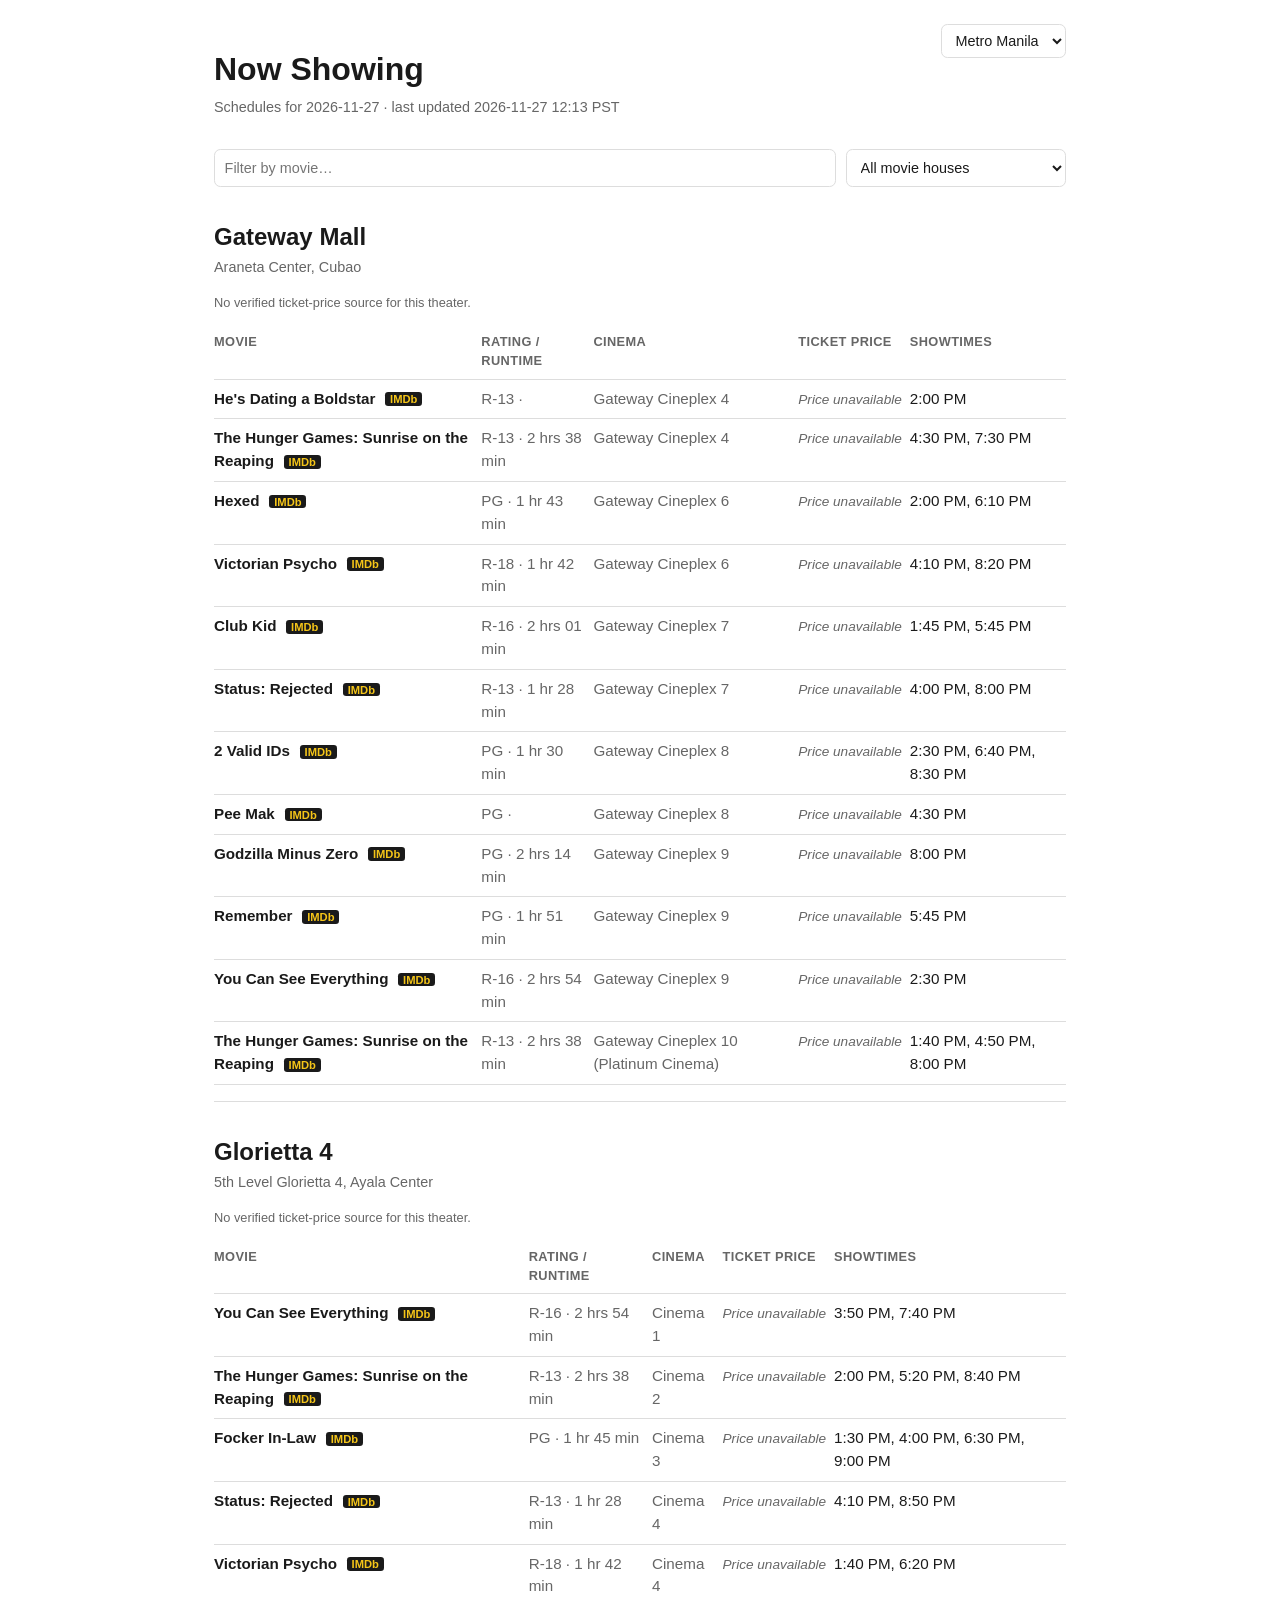
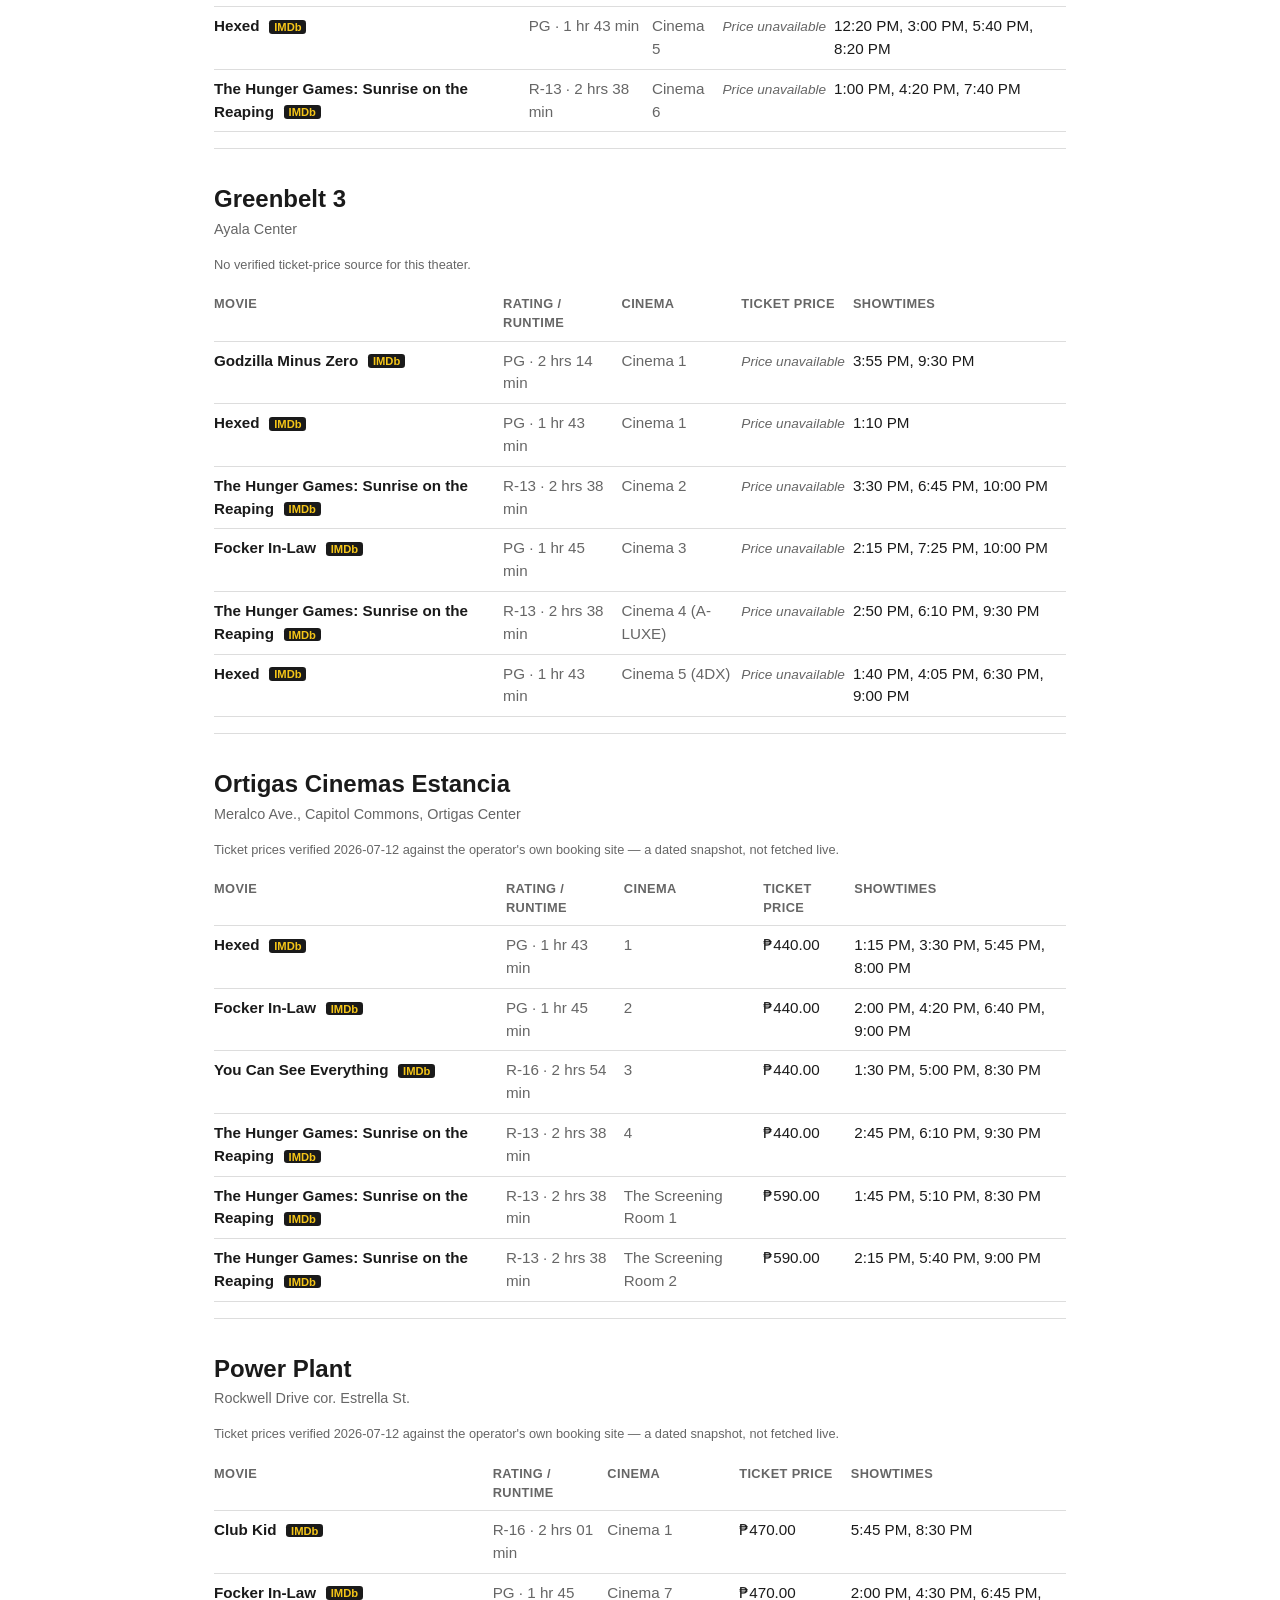
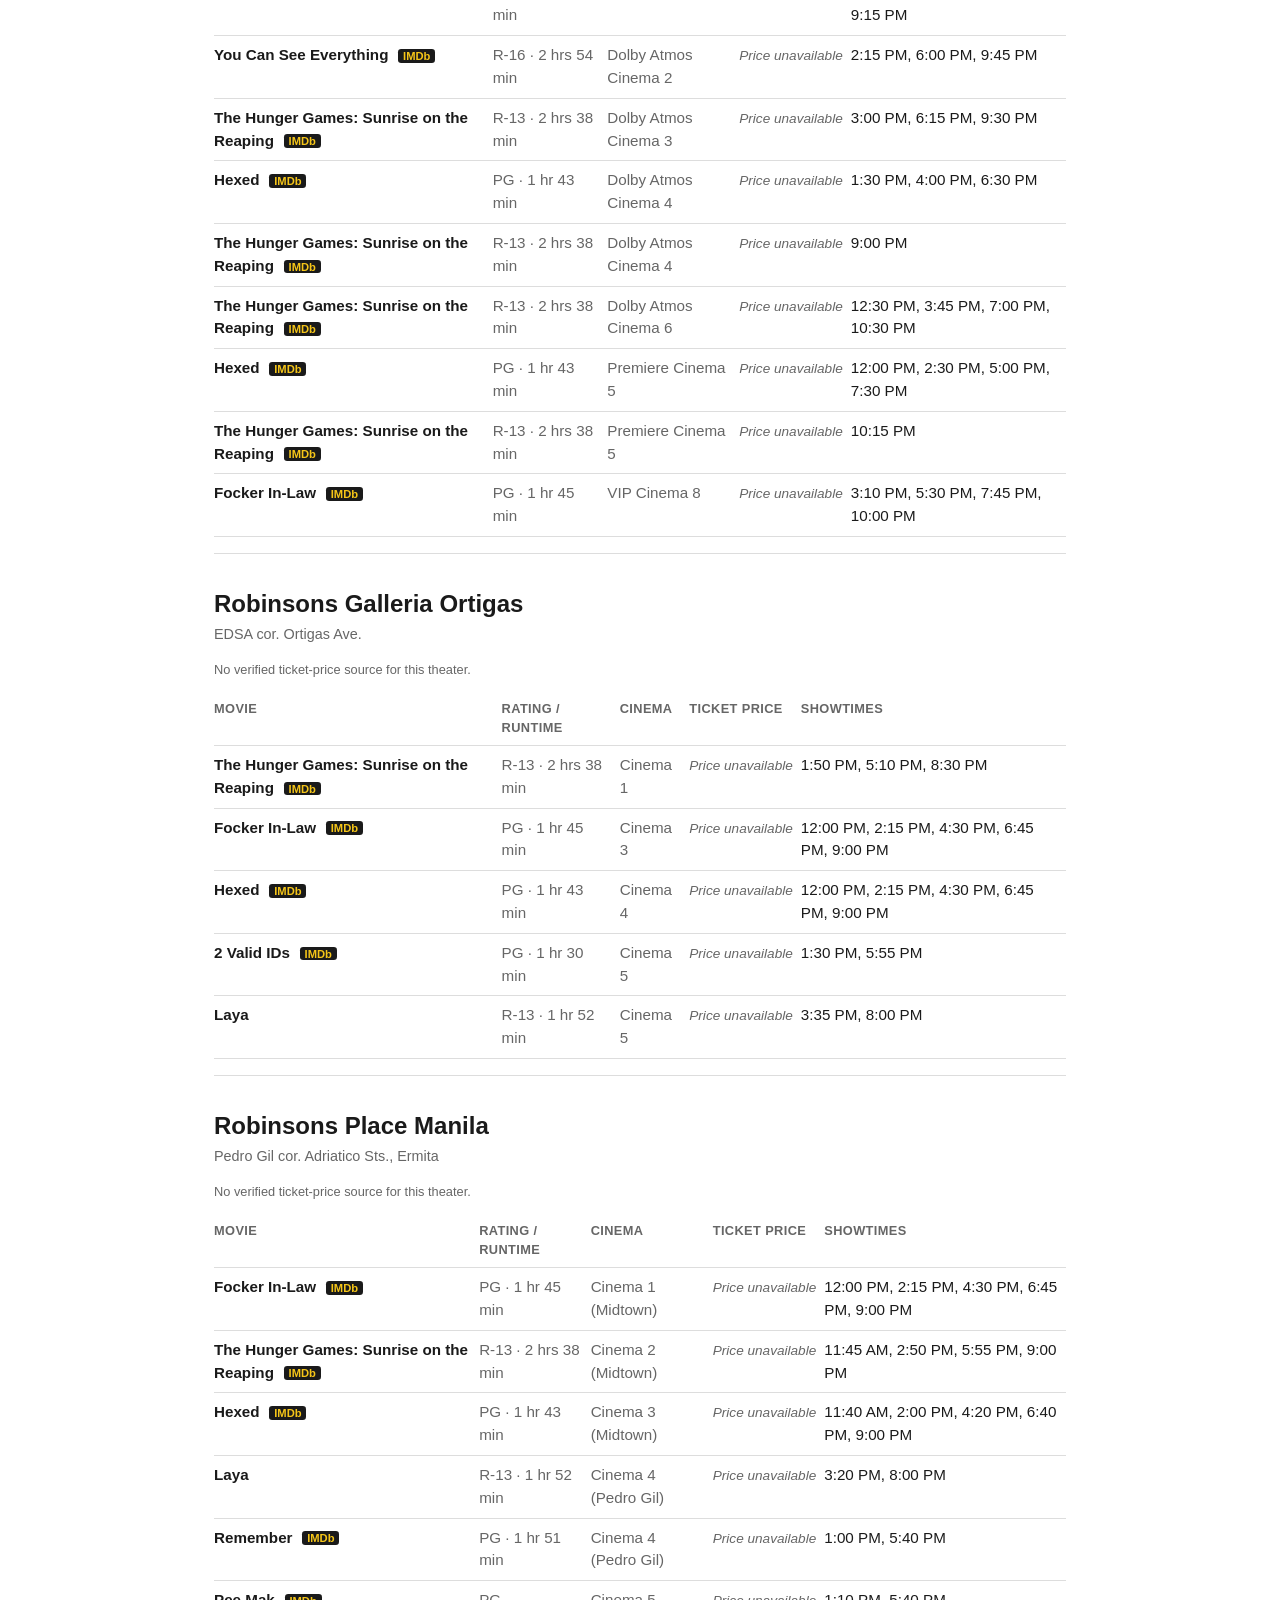
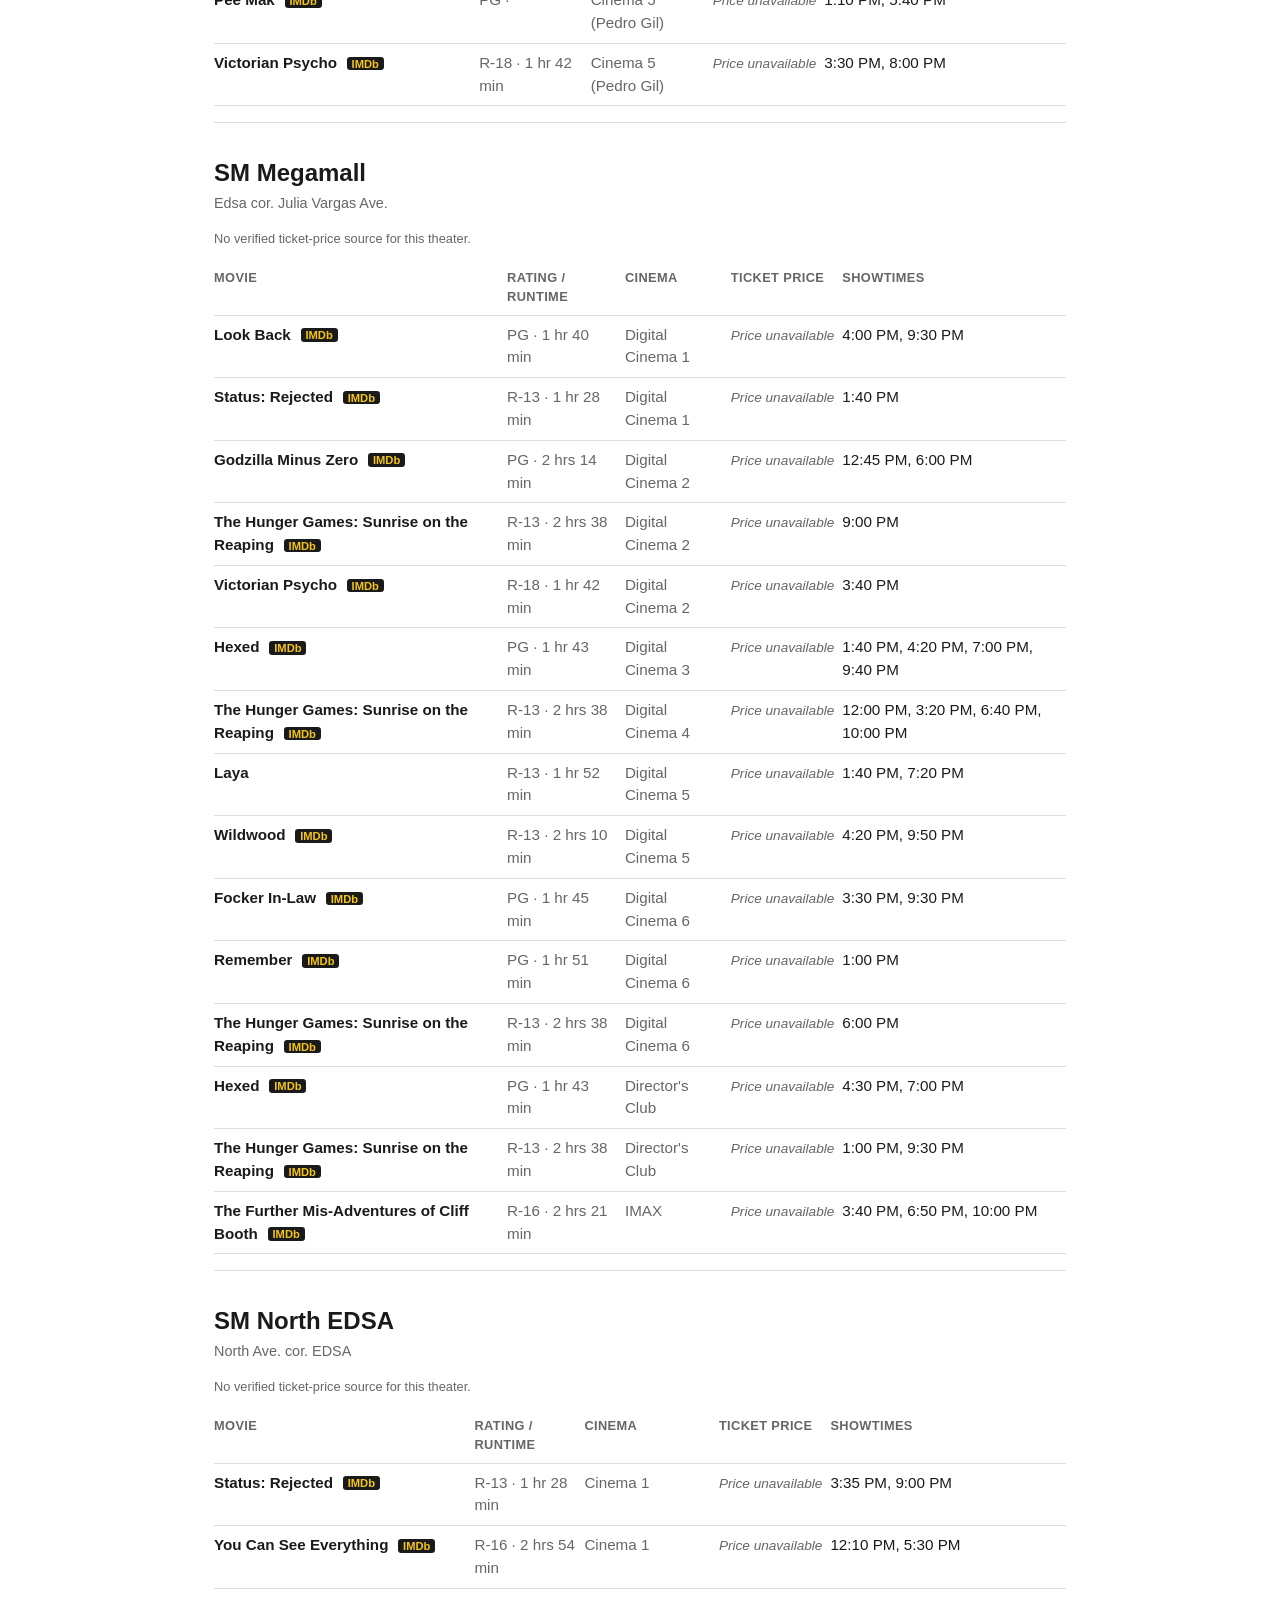
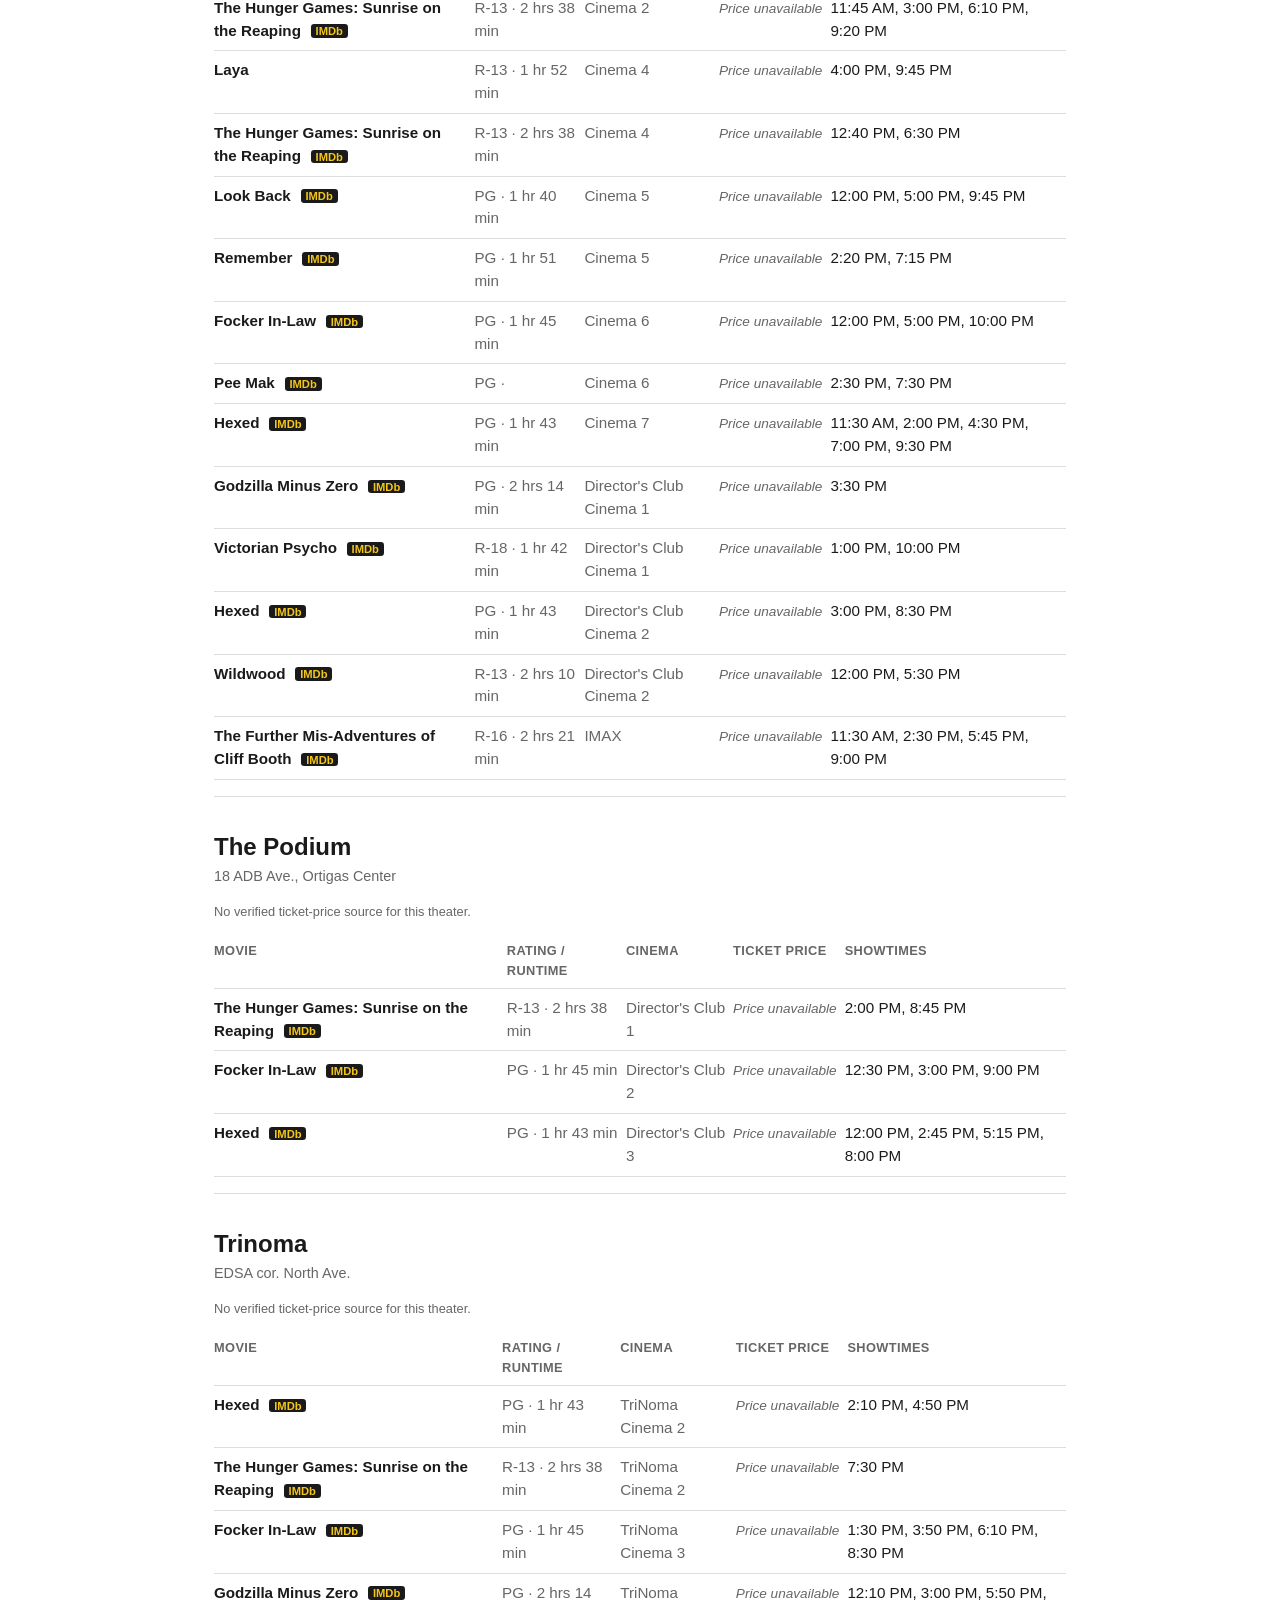
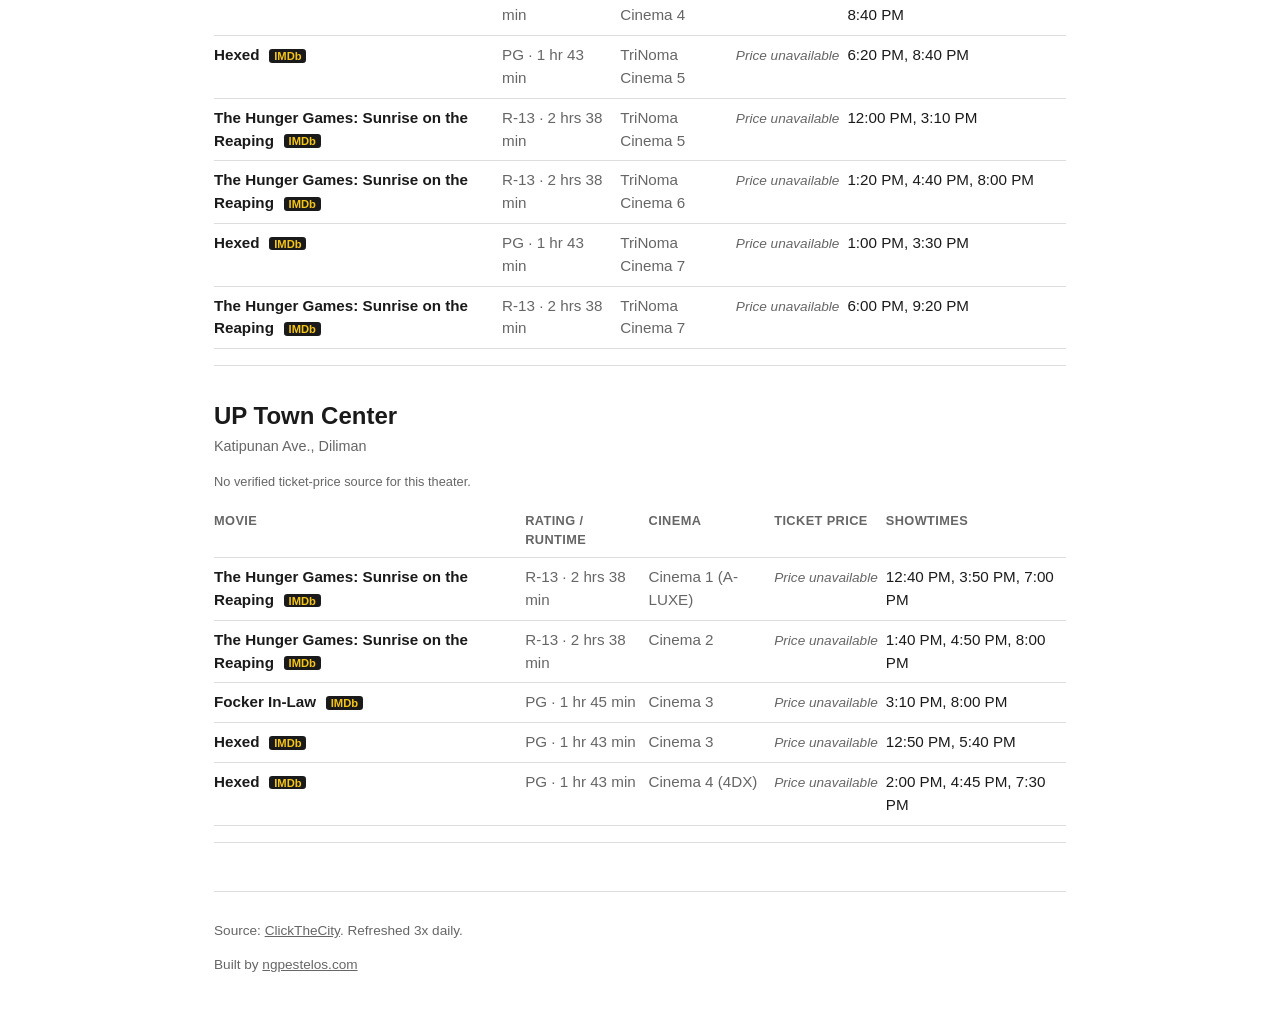
==== commit 3c5eda1a: "chore: refresh schedules 2026-11-27" ====
--- a/public/index.html
+++ b/public/index.html
@@ -10,7 +10,7 @@
 <header class="site-header">
   <div class="header-text">
     <h1>Now Showing</h1>
-    <p class="updated">Schedules for 2026-11-27 &middot; last updated 2026-11-27 04:09 PST</p>
+    <p class="updated">Schedules for 2026-11-27 &middot; last updated 2026-11-27 12:13 PST</p>
   </div>
   <label class="city-filter">
     <span class="visually-hidden">City</span>
@@ -70,7 +70,18 @@
       <table>
         <thead><tr><th>Movie</th><th>Rating / Runtime</th><th>Cinema</th><th>Ticket Price</th><th>Showtimes</th></tr></thead>
         <tbody>
-        <tr><td colspan="5" class="empty">No schedule available today.</td></tr>
+        <tr data-title="he&#x27;s dating a boldstar" data-cinema="gateway cineplex 4"><td class="title" data-label="Movie">He&#x27;s Dating a Boldstar <a class="imdb-link" href="https://www.imdb.com/title/tt46669056/" target="_blank" rel="noopener" title="View on IMDb">IMDb</a></td><td class="meta" data-label="Rating / Runtime">R-13 &middot; </td><td class="cinema" data-label="Cinema">Gateway Cineplex 4</td><td class="price" data-label="Ticket Price"><span class="price-unavailable" title="No verified price source for this theater/room tier">Price unavailable</span></td><td class="showtimes" data-label="Showtimes">2:00 PM</td></tr>
+<tr data-title="the hunger games: sunrise on the reaping" data-cinema="gateway cineplex 4"><td class="title" data-label="Movie">The Hunger Games: Sunrise on the Reaping <a class="imdb-link" href="https://www.imdb.com/title/tt32558705/" target="_blank" rel="noopener" title="View on IMDb">IMDb</a></td><td class="meta" data-label="Rating / Runtime">R-13 &middot; 2 hrs 38 min</td><td class="cinema" data-label="Cinema">Gateway Cineplex 4</td><td class="price" data-label="Ticket Price"><span class="price-unavailable" title="No verified price source for this theater/room tier">Price unavailable</span></td><td class="showtimes" data-label="Showtimes">4:30 PM, 7:30 PM</td></tr>
+<tr data-title="hexed" data-cinema="gateway cineplex 6"><td class="title" data-label="Movie">Hexed <a class="imdb-link" href="https://www.imdb.com/title/tt38077943/" target="_blank" rel="noopener" title="View on IMDb">IMDb</a></td><td class="meta" data-label="Rating / Runtime">PG &middot; 1 hr 43 min</td><td class="cinema" data-label="Cinema">Gateway Cineplex 6</td><td class="price" data-label="Ticket Price"><span class="price-unavailable" title="No verified price source for this theater/room tier">Price unavailable</span></td><td class="showtimes" data-label="Showtimes">2:00 PM, 6:10 PM</td></tr>
+<tr data-title="victorian psycho" data-cinema="gateway cineplex 6"><td class="title" data-label="Movie">Victorian Psycho <a class="imdb-link" href="https://www.imdb.com/title/tt34374553/" target="_blank" rel="noopener" title="View on IMDb">IMDb</a></td><td class="meta" data-label="Rating / Runtime">R-18 &middot; 1 hr 42 min</td><td class="cinema" data-label="Cinema">Gateway Cineplex 6</td><td class="price" data-label="Ticket Price"><span class="price-unavailable" title="No verified price source for this theater/room tier">Price unavailable</span></td><td class="showtimes" data-label="Showtimes">4:10 PM, 8:20 PM</td></tr>
+<tr data-title="club kid" data-cinema="gateway cineplex 7"><td class="title" data-label="Movie">Club Kid <a class="imdb-link" href="https://www.imdb.com/title/tt38058097/" target="_blank" rel="noopener" title="View on IMDb">IMDb</a></td><td class="meta" data-label="Rating / Runtime">R-16 &middot; 2 hrs 01 min</td><td class="cinema" data-label="Cinema">Gateway Cineplex 7</td><td class="price" data-label="Ticket Price"><span class="price-unavailable" title="No verified price source for this theater/room tier">Price unavailable</span></td><td class="showtimes" data-label="Showtimes">1:45 PM, 5:45 PM</td></tr>
+<tr data-title="status: rejected" data-cinema="gateway cineplex 7"><td class="title" data-label="Movie">Status: Rejected <a class="imdb-link" href="https://www.imdb.com/title/tt44862514/" target="_blank" rel="noopener" title="View on IMDb">IMDb</a></td><td class="meta" data-label="Rating / Runtime">R-13 &middot; 1 hr 28 min</td><td class="cinema" data-label="Cinema">Gateway Cineplex 7</td><td class="price" data-label="Ticket Price"><span class="price-unavailable" title="No verified price source for this theater/room tier">Price unavailable</span></td><td class="showtimes" data-label="Showtimes">4:00 PM, 8:00 PM</td></tr>
+<tr data-title="2 valid ids" data-cinema="gateway cineplex 8"><td class="title" data-label="Movie">2 Valid IDs <a class="imdb-link" href="https://www.imdb.com/title/tt43807653/" target="_blank" rel="noopener" title="View on IMDb">IMDb</a></td><td class="meta" data-label="Rating / Runtime">PG &middot; 1 hr 30 min</td><td class="cinema" data-label="Cinema">Gateway Cineplex 8</td><td class="price" data-label="Ticket Price"><span class="price-unavailable" title="No verified price source for this theater/room tier">Price unavailable</span></td><td class="showtimes" data-label="Showtimes">2:30 PM, 6:40 PM, 8:30 PM</td></tr>
+<tr data-title="pee mak" data-cinema="gateway cineplex 8"><td class="title" data-label="Movie">Pee Mak <a class="imdb-link" href="https://www.imdb.com/title/tt44112588/" target="_blank" rel="noopener" title="View on IMDb">IMDb</a></td><td class="meta" data-label="Rating / Runtime">PG &middot; </td><td class="cinema" data-label="Cinema">Gateway Cineplex 8</td><td class="price" data-label="Ticket Price"><span class="price-unavailable" title="No verified price source for this theater/room tier">Price unavailable</span></td><td class="showtimes" data-label="Showtimes">4:30 PM</td></tr>
+<tr data-title="godzilla minus zero" data-cinema="gateway cineplex 9"><td class="title" data-label="Movie">Godzilla Minus Zero <a class="imdb-link" href="https://www.imdb.com/title/tt34384661/" target="_blank" rel="noopener" title="View on IMDb">IMDb</a></td><td class="meta" data-label="Rating / Runtime">PG &middot; 2 hrs 14 min</td><td class="cinema" data-label="Cinema">Gateway Cineplex 9</td><td class="price" data-label="Ticket Price"><span class="price-unavailable" title="No verified price source for this theater/room tier">Price unavailable</span></td><td class="showtimes" data-label="Showtimes">8:00 PM</td></tr>
+<tr data-title="remember" data-cinema="gateway cineplex 9"><td class="title" data-label="Movie">Remember <a class="imdb-link" href="https://www.imdb.com/title/tt43454326/" target="_blank" rel="noopener" title="View on IMDb">IMDb</a></td><td class="meta" data-label="Rating / Runtime">PG &middot; 1 hr 51 min</td><td class="cinema" data-label="Cinema">Gateway Cineplex 9</td><td class="price" data-label="Ticket Price"><span class="price-unavailable" title="No verified price source for this theater/room tier">Price unavailable</span></td><td class="showtimes" data-label="Showtimes">5:45 PM</td></tr>
+<tr data-title="you can see everything" data-cinema="gateway cineplex 9"><td class="title" data-label="Movie">You Can See Everything <a class="imdb-link" href="https://www.imdb.com/title/tt45368240/" target="_blank" rel="noopener" title="View on IMDb">IMDb</a></td><td class="meta" data-label="Rating / Runtime">R-16 &middot; 2 hrs 54 min</td><td class="cinema" data-label="Cinema">Gateway Cineplex 9</td><td class="price" data-label="Ticket Price"><span class="price-unavailable" title="No verified price source for this theater/room tier">Price unavailable</span></td><td class="showtimes" data-label="Showtimes">2:30 PM</td></tr>
+<tr data-title="the hunger games: sunrise on the reaping" data-cinema="gateway cineplex 10 (platinum cinema)"><td class="title" data-label="Movie">The Hunger Games: Sunrise on the Reaping <a class="imdb-link" href="https://www.imdb.com/title/tt32558705/" target="_blank" rel="noopener" title="View on IMDb">IMDb</a></td><td class="meta" data-label="Rating / Runtime">R-13 &middot; 2 hrs 38 min</td><td class="cinema" data-label="Cinema">Gateway Cineplex 10 (Platinum Cinema)</td><td class="price" data-label="Ticket Price"><span class="price-unavailable" title="No verified price source for this theater/room tier">Price unavailable</span></td><td class="showtimes" data-label="Showtimes">1:40 PM, 4:50 PM, 8:00 PM</td></tr>
         </tbody>
       </table>
     </section>
@@ -82,7 +93,7 @@
       <table>
         <thead><tr><th>Movie</th><th>Rating / Runtime</th><th>Cinema</th><th>Ticket Price</th><th>Showtimes</th></tr></thead>
         <tbody>
-        <tr data-title="you can see everything" data-cinema="cinema 1"><td class="title" data-label="Movie">You Can See Everything <a class="imdb-link" href="https://www.imdb.com/title/tt45368240/" target="_blank" rel="noopener" title="View on IMDb">IMDb</a></td><td class="meta" data-label="Rating / Runtime">R-16 &middot; 2 hrs 54 min</td><td class="cinema" data-label="Cinema">Cinema 1</td><td class="price" data-label="Ticket Price"><span class="price-unavailable" title="No verified price source for this theater/room tier">Price unavailable</span></td><td class="showtimes" data-label="Showtimes">12:00 PM, 3:50 PM, 7:40 PM</td></tr>
+        <tr data-title="you can see everything" data-cinema="cinema 1"><td class="title" data-label="Movie">You Can See Everything <a class="imdb-link" href="https://www.imdb.com/title/tt45368240/" target="_blank" rel="noopener" title="View on IMDb">IMDb</a></td><td class="meta" data-label="Rating / Runtime">R-16 &middot; 2 hrs 54 min</td><td class="cinema" data-label="Cinema">Cinema 1</td><td class="price" data-label="Ticket Price"><span class="price-unavailable" title="No verified price source for this theater/room tier">Price unavailable</span></td><td class="showtimes" data-label="Showtimes">3:50 PM, 7:40 PM</td></tr>
 <tr data-title="the hunger games: sunrise on the reaping" data-cinema="cinema 2"><td class="title" data-label="Movie">The Hunger Games: Sunrise on the Reaping <a class="imdb-link" href="https://www.imdb.com/title/tt32558705/" target="_blank" rel="noopener" title="View on IMDb">IMDb</a></td><td class="meta" data-label="Rating / Runtime">R-13 &middot; 2 hrs 38 min</td><td class="cinema" data-label="Cinema">Cinema 2</td><td class="price" data-label="Ticket Price"><span class="price-unavailable" title="No verified price source for this theater/room tier">Price unavailable</span></td><td class="showtimes" data-label="Showtimes">2:00 PM, 5:20 PM, 8:40 PM</td></tr>
 <tr data-title="focker in-law" data-cinema="cinema 3"><td class="title" data-label="Movie">Focker In-Law <a class="imdb-link" href="https://www.imdb.com/title/tt34966140/" target="_blank" rel="noopener" title="View on IMDb">IMDb</a></td><td class="meta" data-label="Rating / Runtime">PG &middot; 1 hr 45 min</td><td class="cinema" data-label="Cinema">Cinema 3</td><td class="price" data-label="Ticket Price"><span class="price-unavailable" title="No verified price source for this theater/room tier">Price unavailable</span></td><td class="showtimes" data-label="Showtimes">1:30 PM, 4:00 PM, 6:30 PM, 9:00 PM</td></tr>
 <tr data-title="status: rejected" data-cinema="cinema 4"><td class="title" data-label="Movie">Status: Rejected <a class="imdb-link" href="https://www.imdb.com/title/tt44862514/" target="_blank" rel="noopener" title="View on IMDb">IMDb</a></td><td class="meta" data-label="Rating / Runtime">R-13 &middot; 1 hr 28 min</td><td class="cinema" data-label="Cinema">Cinema 4</td><td class="price" data-label="Ticket Price"><span class="price-unavailable" title="No verified price source for this theater/room tier">Price unavailable</span></td><td class="showtimes" data-label="Showtimes">4:10 PM, 8:50 PM</td></tr>
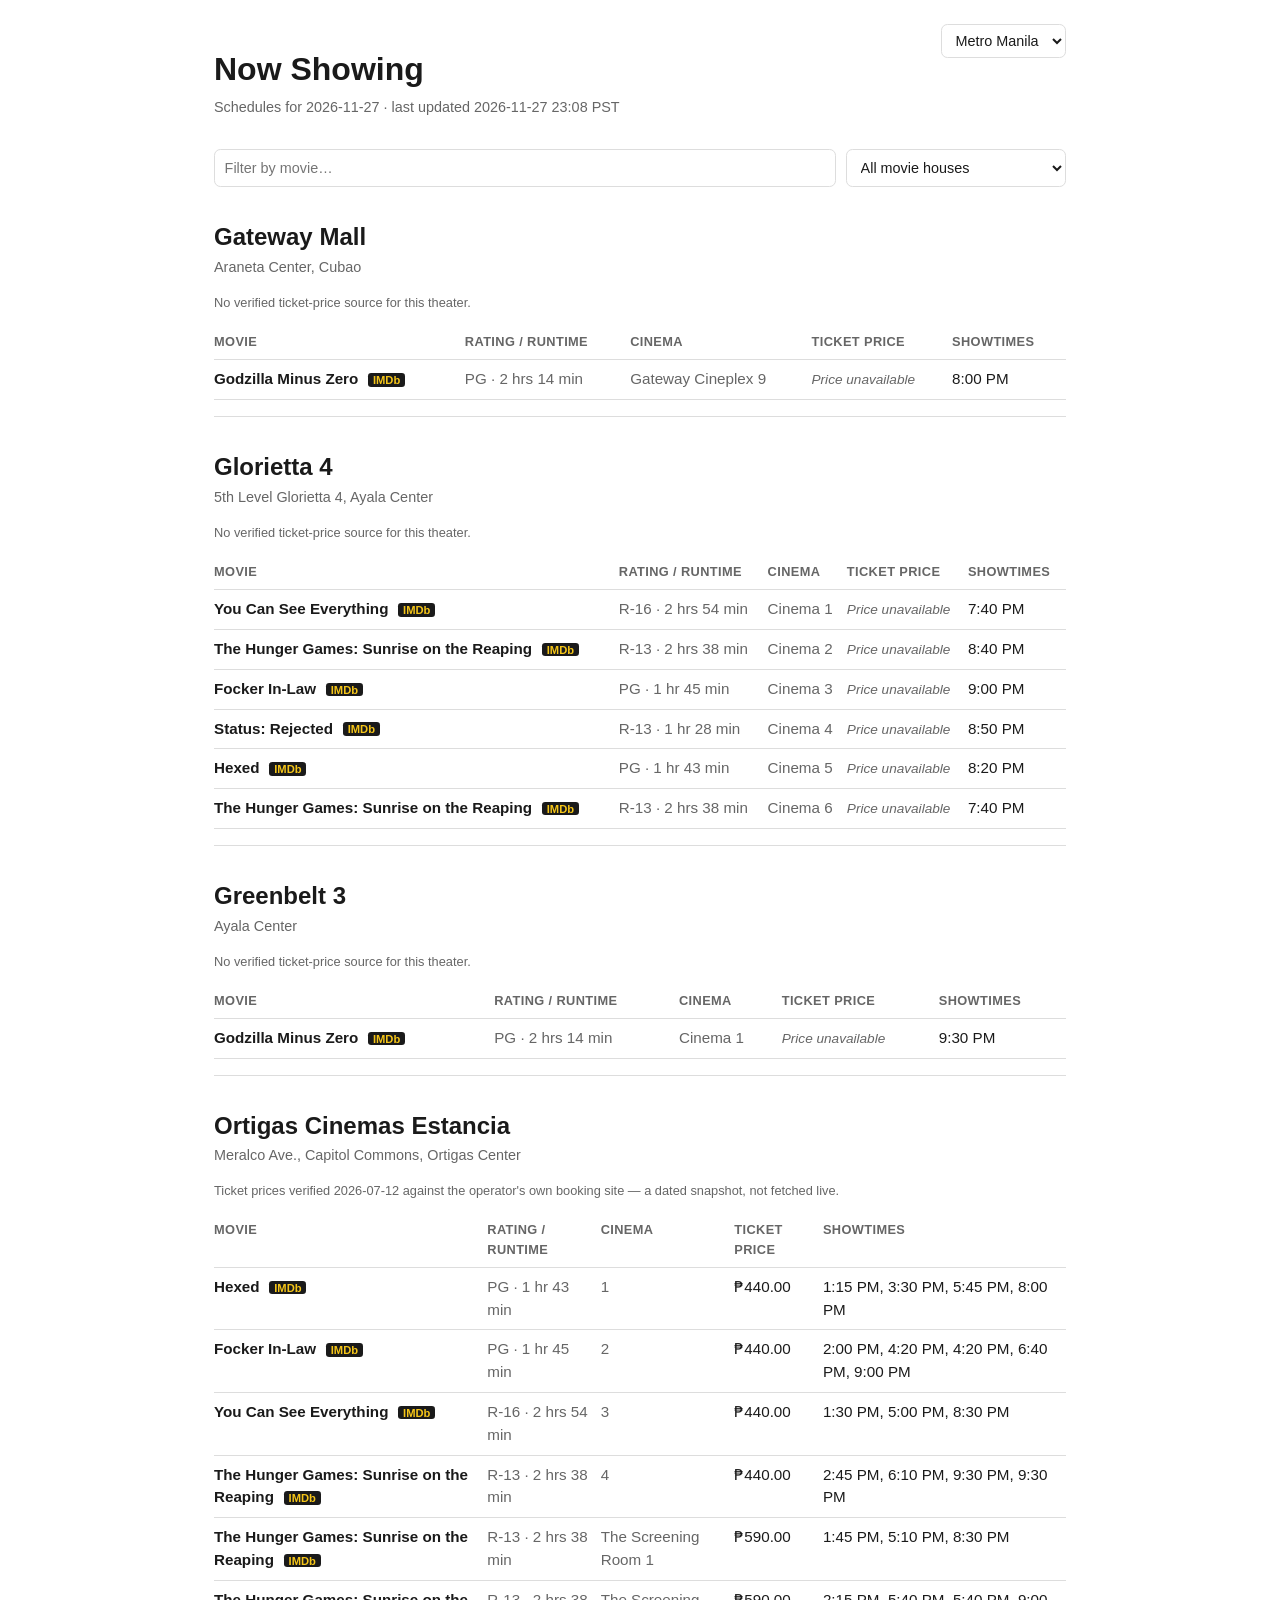
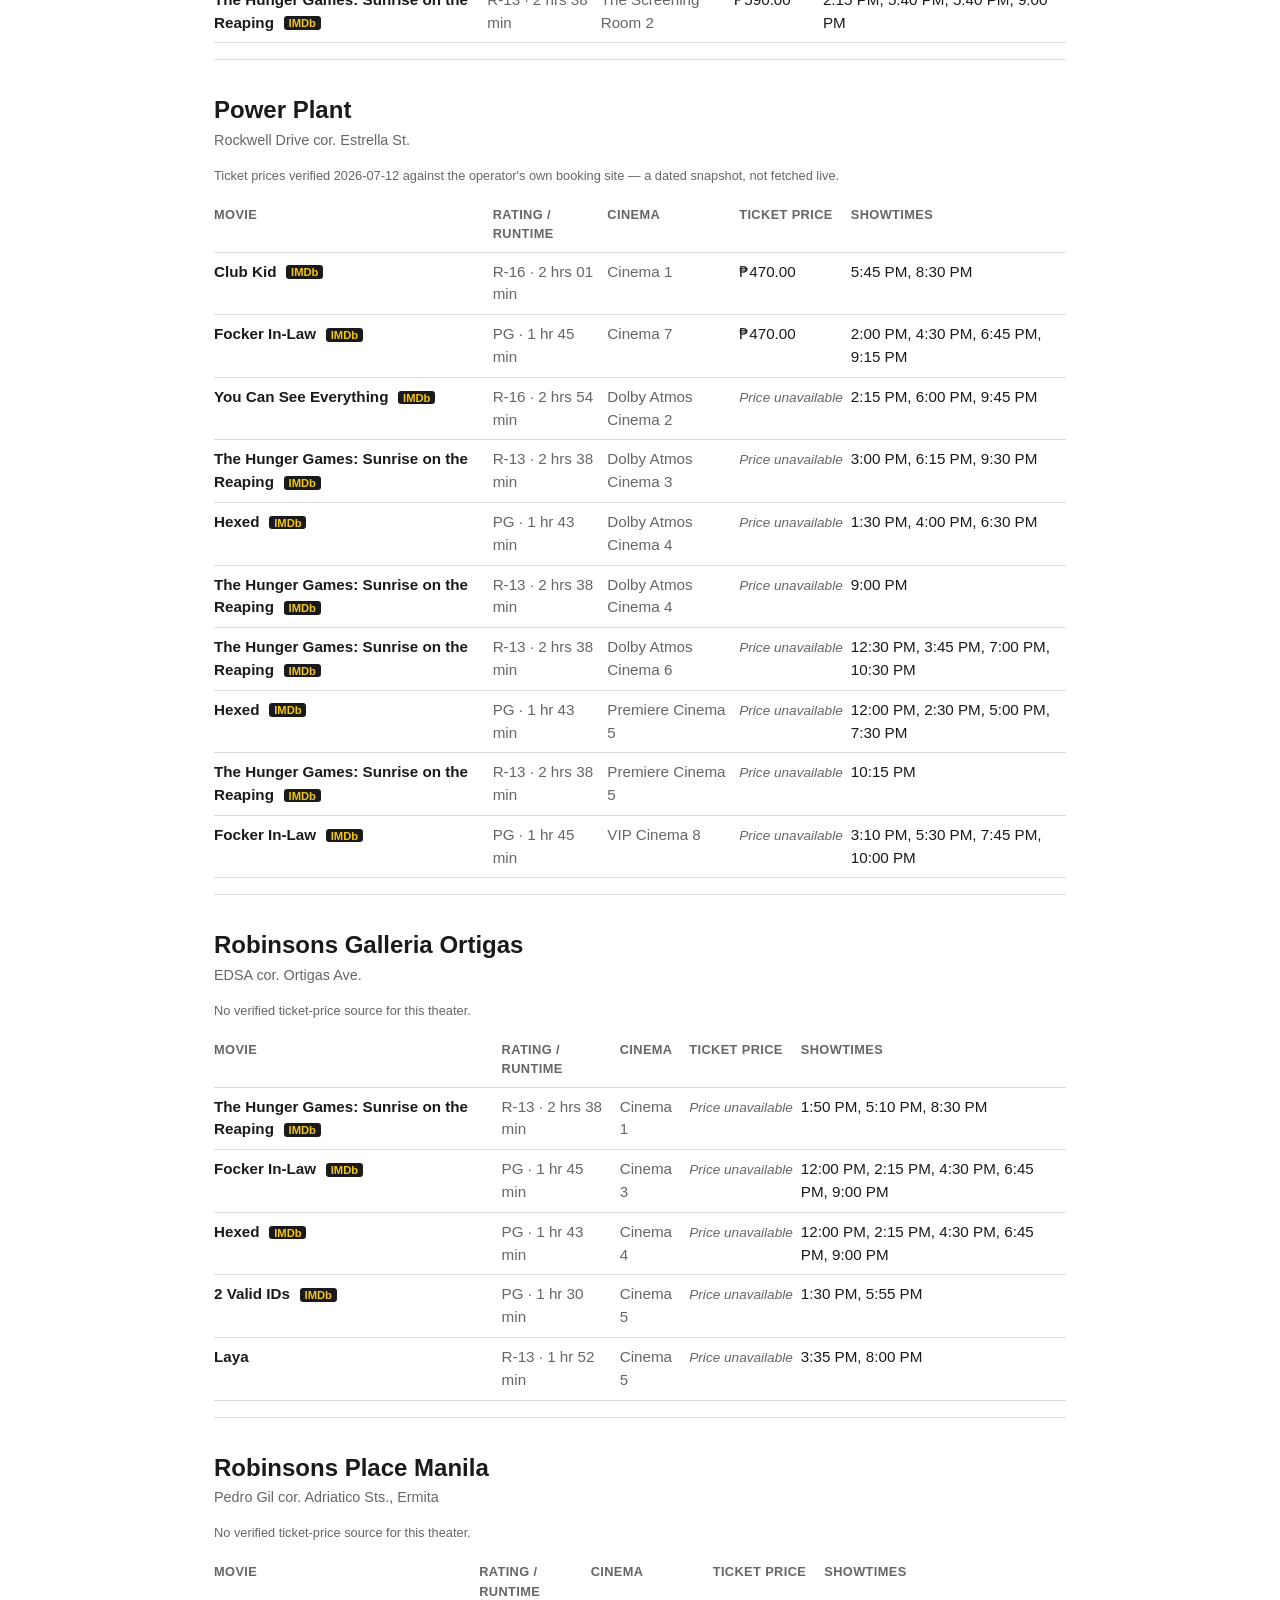
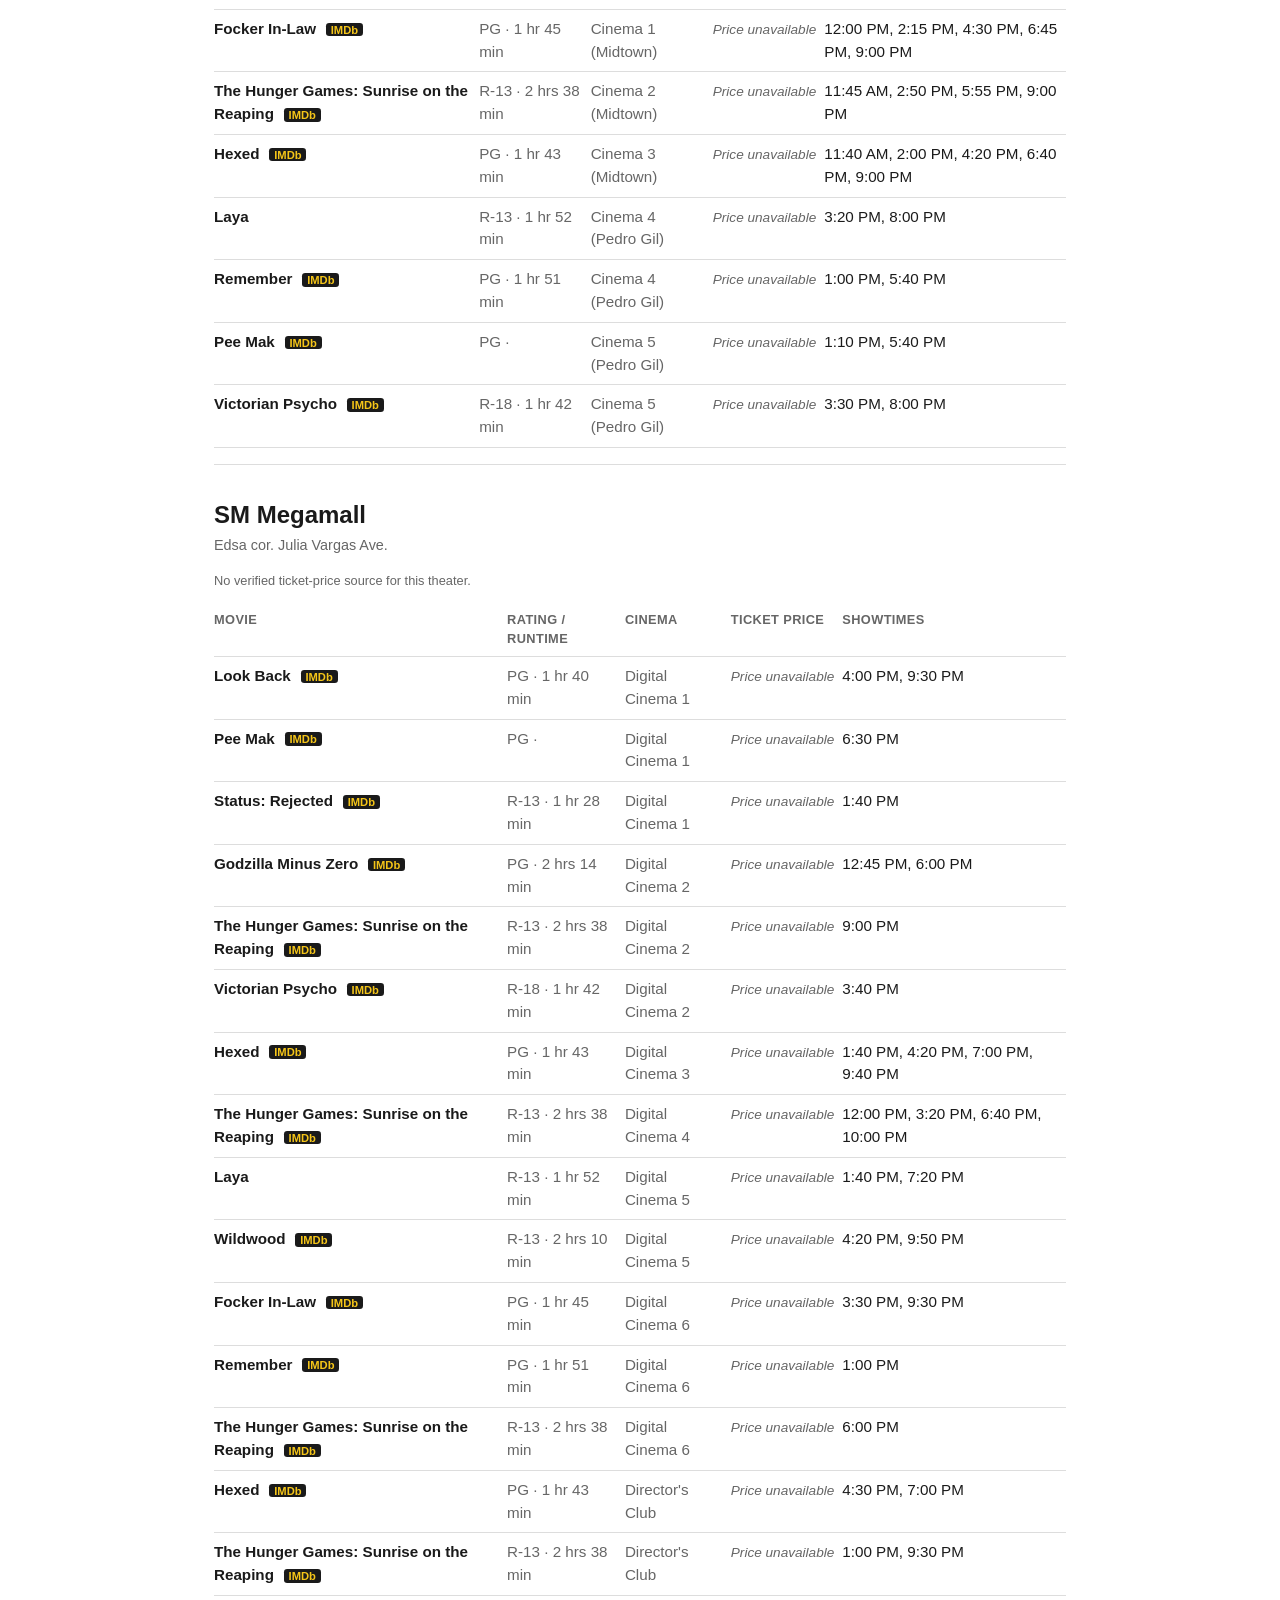
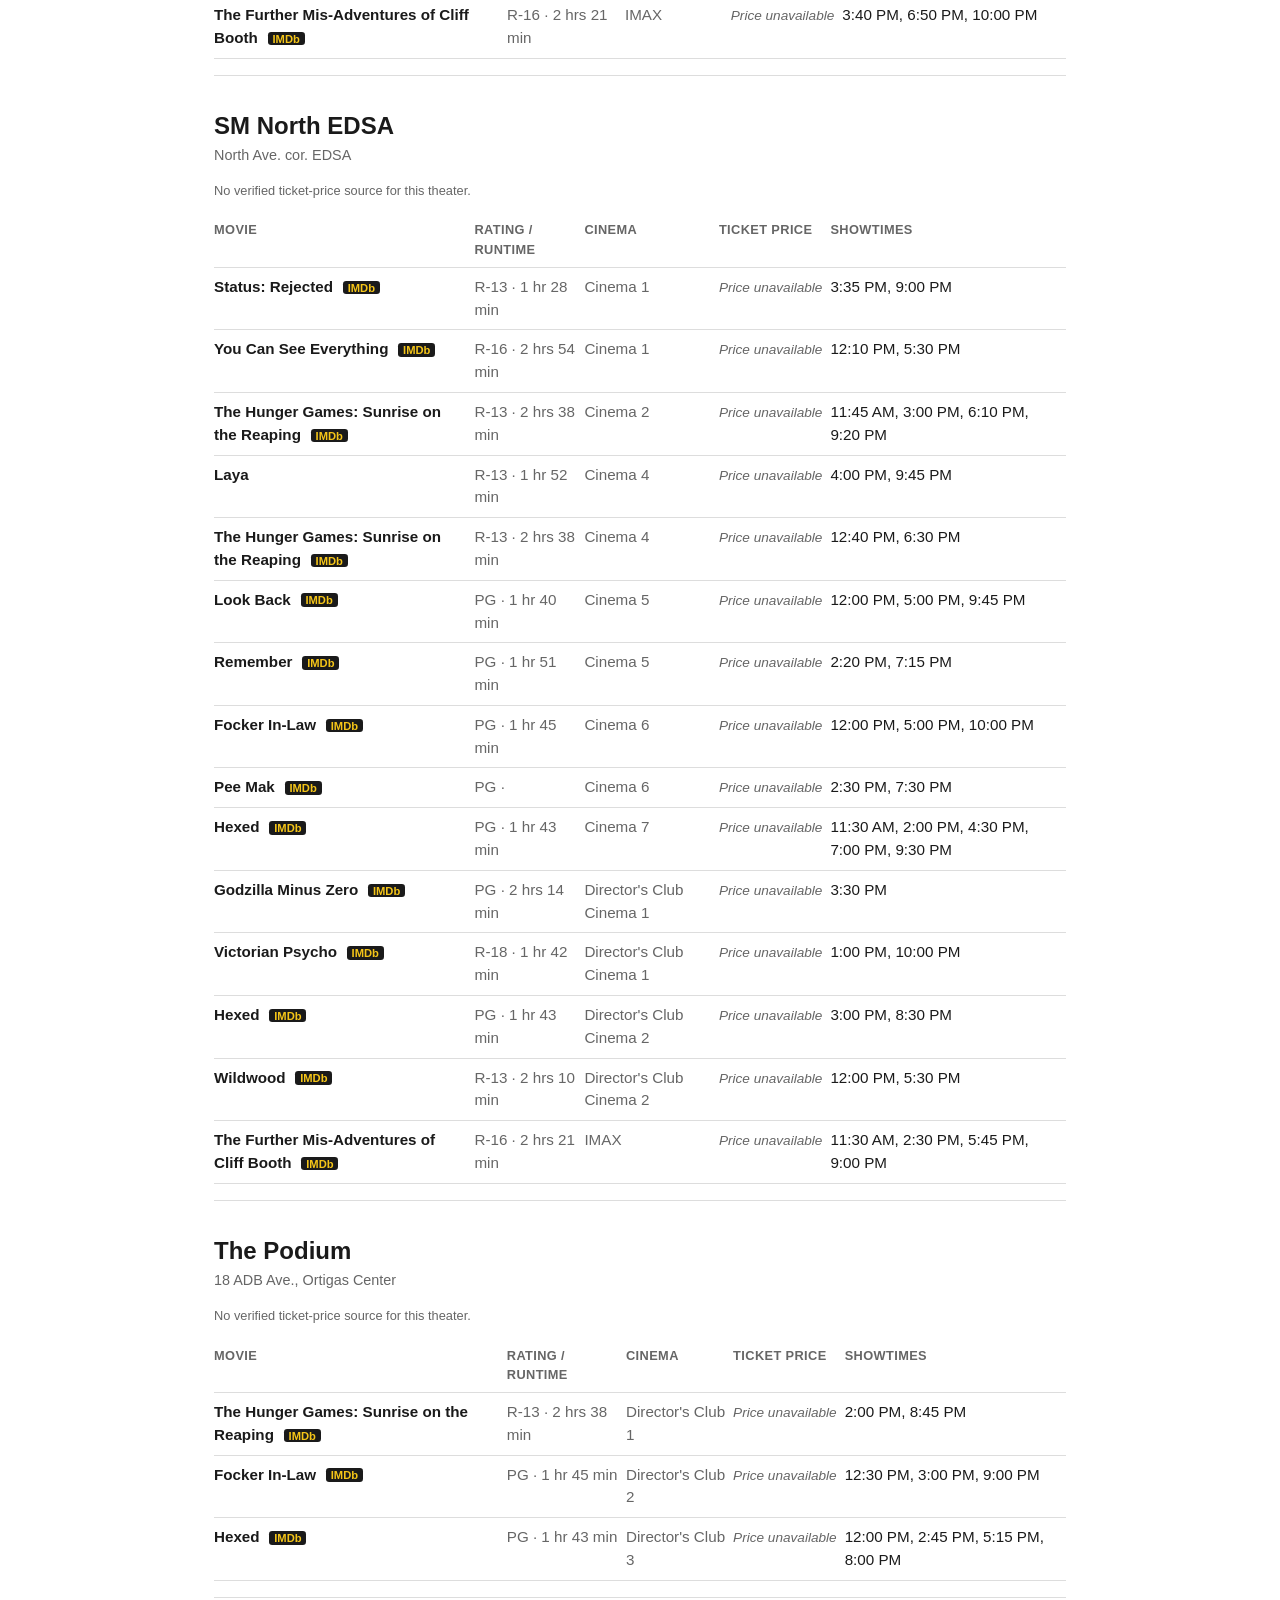
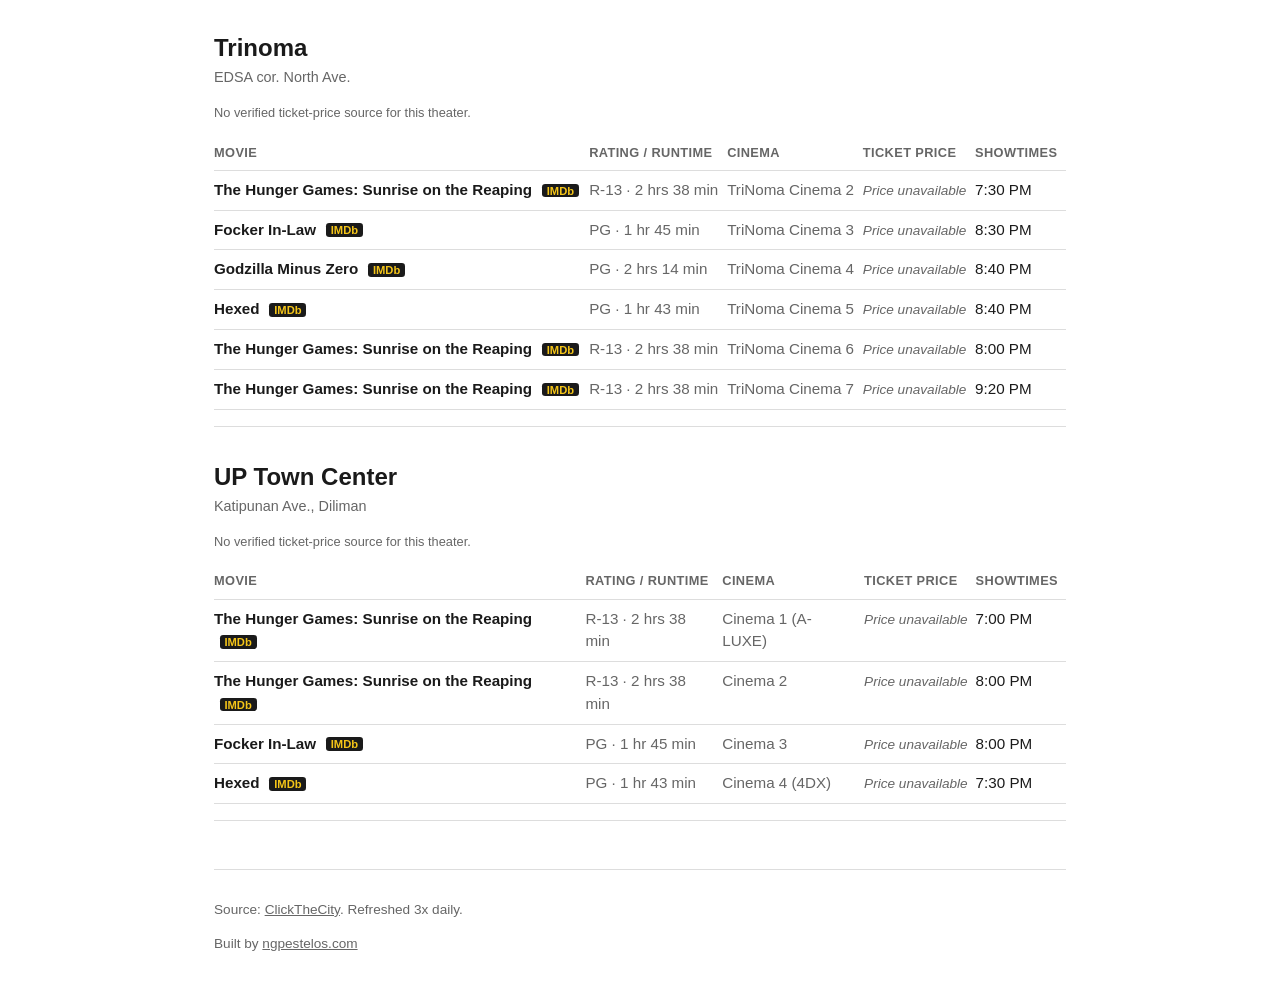
==== commit 77779775: "chore: refresh schedules 2026-11-27" ====
--- a/public/index.html
+++ b/public/index.html
@@ -10,7 +10,7 @@
 <header class="site-header">
   <div class="header-text">
     <h1>Now Showing</h1>
-    <p class="updated">Schedules for 2026-11-27 &middot; last updated 2026-11-27 12:13 PST</p>
+    <p class="updated">Schedules for 2026-11-27 &middot; last updated 2026-11-27 23:08 PST</p>
   </div>
   <label class="city-filter">
     <span class="visually-hidden">City</span>
@@ -70,18 +70,7 @@
       <table>
         <thead><tr><th>Movie</th><th>Rating / Runtime</th><th>Cinema</th><th>Ticket Price</th><th>Showtimes</th></tr></thead>
         <tbody>
-        <tr data-title="he&#x27;s dating a boldstar" data-cinema="gateway cineplex 4"><td class="title" data-label="Movie">He&#x27;s Dating a Boldstar <a class="imdb-link" href="https://www.imdb.com/title/tt46669056/" target="_blank" rel="noopener" title="View on IMDb">IMDb</a></td><td class="meta" data-label="Rating / Runtime">R-13 &middot; </td><td class="cinema" data-label="Cinema">Gateway Cineplex 4</td><td class="price" data-label="Ticket Price"><span class="price-unavailable" title="No verified price source for this theater/room tier">Price unavailable</span></td><td class="showtimes" data-label="Showtimes">2:00 PM</td></tr>
-<tr data-title="the hunger games: sunrise on the reaping" data-cinema="gateway cineplex 4"><td class="title" data-label="Movie">The Hunger Games: Sunrise on the Reaping <a class="imdb-link" href="https://www.imdb.com/title/tt32558705/" target="_blank" rel="noopener" title="View on IMDb">IMDb</a></td><td class="meta" data-label="Rating / Runtime">R-13 &middot; 2 hrs 38 min</td><td class="cinema" data-label="Cinema">Gateway Cineplex 4</td><td class="price" data-label="Ticket Price"><span class="price-unavailable" title="No verified price source for this theater/room tier">Price unavailable</span></td><td class="showtimes" data-label="Showtimes">4:30 PM, 7:30 PM</td></tr>
-<tr data-title="hexed" data-cinema="gateway cineplex 6"><td class="title" data-label="Movie">Hexed <a class="imdb-link" href="https://www.imdb.com/title/tt38077943/" target="_blank" rel="noopener" title="View on IMDb">IMDb</a></td><td class="meta" data-label="Rating / Runtime">PG &middot; 1 hr 43 min</td><td class="cinema" data-label="Cinema">Gateway Cineplex 6</td><td class="price" data-label="Ticket Price"><span class="price-unavailable" title="No verified price source for this theater/room tier">Price unavailable</span></td><td class="showtimes" data-label="Showtimes">2:00 PM, 6:10 PM</td></tr>
-<tr data-title="victorian psycho" data-cinema="gateway cineplex 6"><td class="title" data-label="Movie">Victorian Psycho <a class="imdb-link" href="https://www.imdb.com/title/tt34374553/" target="_blank" rel="noopener" title="View on IMDb">IMDb</a></td><td class="meta" data-label="Rating / Runtime">R-18 &middot; 1 hr 42 min</td><td class="cinema" data-label="Cinema">Gateway Cineplex 6</td><td class="price" data-label="Ticket Price"><span class="price-unavailable" title="No verified price source for this theater/room tier">Price unavailable</span></td><td class="showtimes" data-label="Showtimes">4:10 PM, 8:20 PM</td></tr>
-<tr data-title="club kid" data-cinema="gateway cineplex 7"><td class="title" data-label="Movie">Club Kid <a class="imdb-link" href="https://www.imdb.com/title/tt38058097/" target="_blank" rel="noopener" title="View on IMDb">IMDb</a></td><td class="meta" data-label="Rating / Runtime">R-16 &middot; 2 hrs 01 min</td><td class="cinema" data-label="Cinema">Gateway Cineplex 7</td><td class="price" data-label="Ticket Price"><span class="price-unavailable" title="No verified price source for this theater/room tier">Price unavailable</span></td><td class="showtimes" data-label="Showtimes">1:45 PM, 5:45 PM</td></tr>
-<tr data-title="status: rejected" data-cinema="gateway cineplex 7"><td class="title" data-label="Movie">Status: Rejected <a class="imdb-link" href="https://www.imdb.com/title/tt44862514/" target="_blank" rel="noopener" title="View on IMDb">IMDb</a></td><td class="meta" data-label="Rating / Runtime">R-13 &middot; 1 hr 28 min</td><td class="cinema" data-label="Cinema">Gateway Cineplex 7</td><td class="price" data-label="Ticket Price"><span class="price-unavailable" title="No verified price source for this theater/room tier">Price unavailable</span></td><td class="showtimes" data-label="Showtimes">4:00 PM, 8:00 PM</td></tr>
-<tr data-title="2 valid ids" data-cinema="gateway cineplex 8"><td class="title" data-label="Movie">2 Valid IDs <a class="imdb-link" href="https://www.imdb.com/title/tt43807653/" target="_blank" rel="noopener" title="View on IMDb">IMDb</a></td><td class="meta" data-label="Rating / Runtime">PG &middot; 1 hr 30 min</td><td class="cinema" data-label="Cinema">Gateway Cineplex 8</td><td class="price" data-label="Ticket Price"><span class="price-unavailable" title="No verified price source for this theater/room tier">Price unavailable</span></td><td class="showtimes" data-label="Showtimes">2:30 PM, 6:40 PM, 8:30 PM</td></tr>
-<tr data-title="pee mak" data-cinema="gateway cineplex 8"><td class="title" data-label="Movie">Pee Mak <a class="imdb-link" href="https://www.imdb.com/title/tt44112588/" target="_blank" rel="noopener" title="View on IMDb">IMDb</a></td><td class="meta" data-label="Rating / Runtime">PG &middot; </td><td class="cinema" data-label="Cinema">Gateway Cineplex 8</td><td class="price" data-label="Ticket Price"><span class="price-unavailable" title="No verified price source for this theater/room tier">Price unavailable</span></td><td class="showtimes" data-label="Showtimes">4:30 PM</td></tr>
-<tr data-title="godzilla minus zero" data-cinema="gateway cineplex 9"><td class="title" data-label="Movie">Godzilla Minus Zero <a class="imdb-link" href="https://www.imdb.com/title/tt34384661/" target="_blank" rel="noopener" title="View on IMDb">IMDb</a></td><td class="meta" data-label="Rating / Runtime">PG &middot; 2 hrs 14 min</td><td class="cinema" data-label="Cinema">Gateway Cineplex 9</td><td class="price" data-label="Ticket Price"><span class="price-unavailable" title="No verified price source for this theater/room tier">Price unavailable</span></td><td class="showtimes" data-label="Showtimes">8:00 PM</td></tr>
-<tr data-title="remember" data-cinema="gateway cineplex 9"><td class="title" data-label="Movie">Remember <a class="imdb-link" href="https://www.imdb.com/title/tt43454326/" target="_blank" rel="noopener" title="View on IMDb">IMDb</a></td><td class="meta" data-label="Rating / Runtime">PG &middot; 1 hr 51 min</td><td class="cinema" data-label="Cinema">Gateway Cineplex 9</td><td class="price" data-label="Ticket Price"><span class="price-unavailable" title="No verified price source for this theater/room tier">Price unavailable</span></td><td class="showtimes" data-label="Showtimes">5:45 PM</td></tr>
-<tr data-title="you can see everything" data-cinema="gateway cineplex 9"><td class="title" data-label="Movie">You Can See Everything <a class="imdb-link" href="https://www.imdb.com/title/tt45368240/" target="_blank" rel="noopener" title="View on IMDb">IMDb</a></td><td class="meta" data-label="Rating / Runtime">R-16 &middot; 2 hrs 54 min</td><td class="cinema" data-label="Cinema">Gateway Cineplex 9</td><td class="price" data-label="Ticket Price"><span class="price-unavailable" title="No verified price source for this theater/room tier">Price unavailable</span></td><td class="showtimes" data-label="Showtimes">2:30 PM</td></tr>
-<tr data-title="the hunger games: sunrise on the reaping" data-cinema="gateway cineplex 10 (platinum cinema)"><td class="title" data-label="Movie">The Hunger Games: Sunrise on the Reaping <a class="imdb-link" href="https://www.imdb.com/title/tt32558705/" target="_blank" rel="noopener" title="View on IMDb">IMDb</a></td><td class="meta" data-label="Rating / Runtime">R-13 &middot; 2 hrs 38 min</td><td class="cinema" data-label="Cinema">Gateway Cineplex 10 (Platinum Cinema)</td><td class="price" data-label="Ticket Price"><span class="price-unavailable" title="No verified price source for this theater/room tier">Price unavailable</span></td><td class="showtimes" data-label="Showtimes">1:40 PM, 4:50 PM, 8:00 PM</td></tr>
+        <tr data-title="godzilla minus zero" data-cinema="gateway cineplex 9"><td class="title" data-label="Movie">Godzilla Minus Zero <a class="imdb-link" href="https://www.imdb.com/title/tt34384661/" target="_blank" rel="noopener" title="View on IMDb">IMDb</a></td><td class="meta" data-label="Rating / Runtime">PG &middot; 2 hrs 14 min</td><td class="cinema" data-label="Cinema">Gateway Cineplex 9</td><td class="price" data-label="Ticket Price"><span class="price-unavailable" title="No verified price source for this theater/room tier">Price unavailable</span></td><td class="showtimes" data-label="Showtimes">8:00 PM</td></tr>
         </tbody>
       </table>
     </section>
@@ -93,13 +82,12 @@
       <table>
         <thead><tr><th>Movie</th><th>Rating / Runtime</th><th>Cinema</th><th>Ticket Price</th><th>Showtimes</th></tr></thead>
         <tbody>
-        <tr data-title="you can see everything" data-cinema="cinema 1"><td class="title" data-label="Movie">You Can See Everything <a class="imdb-link" href="https://www.imdb.com/title/tt45368240/" target="_blank" rel="noopener" title="View on IMDb">IMDb</a></td><td class="meta" data-label="Rating / Runtime">R-16 &middot; 2 hrs 54 min</td><td class="cinema" data-label="Cinema">Cinema 1</td><td class="price" data-label="Ticket Price"><span class="price-unavailable" title="No verified price source for this theater/room tier">Price unavailable</span></td><td class="showtimes" data-label="Showtimes">3:50 PM, 7:40 PM</td></tr>
-<tr data-title="the hunger games: sunrise on the reaping" data-cinema="cinema 2"><td class="title" data-label="Movie">The Hunger Games: Sunrise on the Reaping <a class="imdb-link" href="https://www.imdb.com/title/tt32558705/" target="_blank" rel="noopener" title="View on IMDb">IMDb</a></td><td class="meta" data-label="Rating / Runtime">R-13 &middot; 2 hrs 38 min</td><td class="cinema" data-label="Cinema">Cinema 2</td><td class="price" data-label="Ticket Price"><span class="price-unavailable" title="No verified price source for this theater/room tier">Price unavailable</span></td><td class="showtimes" data-label="Showtimes">2:00 PM, 5:20 PM, 8:40 PM</td></tr>
-<tr data-title="focker in-law" data-cinema="cinema 3"><td class="title" data-label="Movie">Focker In-Law <a class="imdb-link" href="https://www.imdb.com/title/tt34966140/" target="_blank" rel="noopener" title="View on IMDb">IMDb</a></td><td class="meta" data-label="Rating / Runtime">PG &middot; 1 hr 45 min</td><td class="cinema" data-label="Cinema">Cinema 3</td><td class="price" data-label="Ticket Price"><span class="price-unavailable" title="No verified price source for this theater/room tier">Price unavailable</span></td><td class="showtimes" data-label="Showtimes">1:30 PM, 4:00 PM, 6:30 PM, 9:00 PM</td></tr>
-<tr data-title="status: rejected" data-cinema="cinema 4"><td class="title" data-label="Movie">Status: Rejected <a class="imdb-link" href="https://www.imdb.com/title/tt44862514/" target="_blank" rel="noopener" title="View on IMDb">IMDb</a></td><td class="meta" data-label="Rating / Runtime">R-13 &middot; 1 hr 28 min</td><td class="cinema" data-label="Cinema">Cinema 4</td><td class="price" data-label="Ticket Price"><span class="price-unavailable" title="No verified price source for this theater/room tier">Price unavailable</span></td><td class="showtimes" data-label="Showtimes">4:10 PM, 8:50 PM</td></tr>
-<tr data-title="victorian psycho" data-cinema="cinema 4"><td class="title" data-label="Movie">Victorian Psycho <a class="imdb-link" href="https://www.imdb.com/title/tt34374553/" target="_blank" rel="noopener" title="View on IMDb">IMDb</a></td><td class="meta" data-label="Rating / Runtime">R-18 &middot; 1 hr 42 min</td><td class="cinema" data-label="Cinema">Cinema 4</td><td class="price" data-label="Ticket Price"><span class="price-unavailable" title="No verified price source for this theater/room tier">Price unavailable</span></td><td class="showtimes" data-label="Showtimes">1:40 PM, 6:20 PM</td></tr>
-<tr data-title="hexed" data-cinema="cinema 5"><td class="title" data-label="Movie">Hexed <a class="imdb-link" href="https://www.imdb.com/title/tt38077943/" target="_blank" rel="noopener" title="View on IMDb">IMDb</a></td><td class="meta" data-label="Rating / Runtime">PG &middot; 1 hr 43 min</td><td class="cinema" data-label="Cinema">Cinema 5</td><td class="price" data-label="Ticket Price"><span class="price-unavailable" title="No verified price source for this theater/room tier">Price unavailable</span></td><td class="showtimes" data-label="Showtimes">12:20 PM, 3:00 PM, 5:40 PM, 8:20 PM</td></tr>
-<tr data-title="the hunger games: sunrise on the reaping" data-cinema="cinema 6"><td class="title" data-label="Movie">The Hunger Games: Sunrise on the Reaping <a class="imdb-link" href="https://www.imdb.com/title/tt32558705/" target="_blank" rel="noopener" title="View on IMDb">IMDb</a></td><td class="meta" data-label="Rating / Runtime">R-13 &middot; 2 hrs 38 min</td><td class="cinema" data-label="Cinema">Cinema 6</td><td class="price" data-label="Ticket Price"><span class="price-unavailable" title="No verified price source for this theater/room tier">Price unavailable</span></td><td class="showtimes" data-label="Showtimes">1:00 PM, 4:20 PM, 7:40 PM</td></tr>
+        <tr data-title="you can see everything" data-cinema="cinema 1"><td class="title" data-label="Movie">You Can See Everything <a class="imdb-link" href="https://www.imdb.com/title/tt45368240/" target="_blank" rel="noopener" title="View on IMDb">IMDb</a></td><td class="meta" data-label="Rating / Runtime">R-16 &middot; 2 hrs 54 min</td><td class="cinema" data-label="Cinema">Cinema 1</td><td class="price" data-label="Ticket Price"><span class="price-unavailable" title="No verified price source for this theater/room tier">Price unavailable</span></td><td class="showtimes" data-label="Showtimes">7:40 PM</td></tr>
+<tr data-title="the hunger games: sunrise on the reaping" data-cinema="cinema 2"><td class="title" data-label="Movie">The Hunger Games: Sunrise on the Reaping <a class="imdb-link" href="https://www.imdb.com/title/tt32558705/" target="_blank" rel="noopener" title="View on IMDb">IMDb</a></td><td class="meta" data-label="Rating / Runtime">R-13 &middot; 2 hrs 38 min</td><td class="cinema" data-label="Cinema">Cinema 2</td><td class="price" data-label="Ticket Price"><span class="price-unavailable" title="No verified price source for this theater/room tier">Price unavailable</span></td><td class="showtimes" data-label="Showtimes">8:40 PM</td></tr>
+<tr data-title="focker in-law" data-cinema="cinema 3"><td class="title" data-label="Movie">Focker In-Law <a class="imdb-link" href="https://www.imdb.com/title/tt34966140/" target="_blank" rel="noopener" title="View on IMDb">IMDb</a></td><td class="meta" data-label="Rating / Runtime">PG &middot; 1 hr 45 min</td><td class="cinema" data-label="Cinema">Cinema 3</td><td class="price" data-label="Ticket Price"><span class="price-unavailable" title="No verified price source for this theater/room tier">Price unavailable</span></td><td class="showtimes" data-label="Showtimes">9:00 PM</td></tr>
+<tr data-title="status: rejected" data-cinema="cinema 4"><td class="title" data-label="Movie">Status: Rejected <a class="imdb-link" href="https://www.imdb.com/title/tt44862514/" target="_blank" rel="noopener" title="View on IMDb">IMDb</a></td><td class="meta" data-label="Rating / Runtime">R-13 &middot; 1 hr 28 min</td><td class="cinema" data-label="Cinema">Cinema 4</td><td class="price" data-label="Ticket Price"><span class="price-unavailable" title="No verified price source for this theater/room tier">Price unavailable</span></td><td class="showtimes" data-label="Showtimes">8:50 PM</td></tr>
+<tr data-title="hexed" data-cinema="cinema 5"><td class="title" data-label="Movie">Hexed <a class="imdb-link" href="https://www.imdb.com/title/tt38077943/" target="_blank" rel="noopener" title="View on IMDb">IMDb</a></td><td class="meta" data-label="Rating / Runtime">PG &middot; 1 hr 43 min</td><td class="cinema" data-label="Cinema">Cinema 5</td><td class="price" data-label="Ticket Price"><span class="price-unavailable" title="No verified price source for this theater/room tier">Price unavailable</span></td><td class="showtimes" data-label="Showtimes">8:20 PM</td></tr>
+<tr data-title="the hunger games: sunrise on the reaping" data-cinema="cinema 6"><td class="title" data-label="Movie">The Hunger Games: Sunrise on the Reaping <a class="imdb-link" href="https://www.imdb.com/title/tt32558705/" target="_blank" rel="noopener" title="View on IMDb">IMDb</a></td><td class="meta" data-label="Rating / Runtime">R-13 &middot; 2 hrs 38 min</td><td class="cinema" data-label="Cinema">Cinema 6</td><td class="price" data-label="Ticket Price"><span class="price-unavailable" title="No verified price source for this theater/room tier">Price unavailable</span></td><td class="showtimes" data-label="Showtimes">7:40 PM</td></tr>
         </tbody>
       </table>
     </section>
@@ -111,12 +99,7 @@
       <table>
         <thead><tr><th>Movie</th><th>Rating / Runtime</th><th>Cinema</th><th>Ticket Price</th><th>Showtimes</th></tr></thead>
         <tbody>
-        <tr data-title="godzilla minus zero" data-cinema="cinema 1"><td class="title" data-label="Movie">Godzilla Minus Zero <a class="imdb-link" href="https://www.imdb.com/title/tt34384661/" target="_blank" rel="noopener" title="View on IMDb">IMDb</a></td><td class="meta" data-label="Rating / Runtime">PG &middot; 2 hrs 14 min</td><td class="cinema" data-label="Cinema">Cinema 1</td><td class="price" data-label="Ticket Price"><span class="price-unavailable" title="No verified price source for this theater/room tier">Price unavailable</span></td><td class="showtimes" data-label="Showtimes">3:55 PM, 9:30 PM</td></tr>
-<tr data-title="hexed" data-cinema="cinema 1"><td class="title" data-label="Movie">Hexed <a class="imdb-link" href="https://www.imdb.com/title/tt38077943/" target="_blank" rel="noopener" title="View on IMDb">IMDb</a></td><td class="meta" data-label="Rating / Runtime">PG &middot; 1 hr 43 min</td><td class="cinema" data-label="Cinema">Cinema 1</td><td class="price" data-label="Ticket Price"><span class="price-unavailable" title="No verified price source for this theater/room tier">Price unavailable</span></td><td class="showtimes" data-label="Showtimes">1:10 PM</td></tr>
-<tr data-title="the hunger games: sunrise on the reaping" data-cinema="cinema 2"><td class="title" data-label="Movie">The Hunger Games: Sunrise on the Reaping <a class="imdb-link" href="https://www.imdb.com/title/tt32558705/" target="_blank" rel="noopener" title="View on IMDb">IMDb</a></td><td class="meta" data-label="Rating / Runtime">R-13 &middot; 2 hrs 38 min</td><td class="cinema" data-label="Cinema">Cinema 2</td><td class="price" data-label="Ticket Price"><span class="price-unavailable" title="No verified price source for this theater/room tier">Price unavailable</span></td><td class="showtimes" data-label="Showtimes">3:30 PM, 6:45 PM, 10:00 PM</td></tr>
-<tr data-title="focker in-law" data-cinema="cinema 3"><td class="title" data-label="Movie">Focker In-Law <a class="imdb-link" href="https://www.imdb.com/title/tt34966140/" target="_blank" rel="noopener" title="View on IMDb">IMDb</a></td><td class="meta" data-label="Rating / Runtime">PG &middot; 1 hr 45 min</td><td class="cinema" data-label="Cinema">Cinema 3</td><td class="price" data-label="Ticket Price"><span class="price-unavailable" title="No verified price source for this theater/room tier">Price unavailable</span></td><td class="showtimes" data-label="Showtimes">2:15 PM, 7:25 PM, 10:00 PM</td></tr>
-<tr data-title="the hunger games: sunrise on the reaping" data-cinema="cinema 4 (a-luxe)"><td class="title" data-label="Movie">The Hunger Games: Sunrise on the Reaping <a class="imdb-link" href="https://www.imdb.com/title/tt32558705/" target="_blank" rel="noopener" title="View on IMDb">IMDb</a></td><td class="meta" data-label="Rating / Runtime">R-13 &middot; 2 hrs 38 min</td><td class="cinema" data-label="Cinema">Cinema 4 (A-LUXE)</td><td class="price" data-label="Ticket Price"><span class="price-unavailable" title="No verified price source for this theater/room tier">Price unavailable</span></td><td class="showtimes" data-label="Showtimes">2:50 PM, 6:10 PM, 9:30 PM</td></tr>
-<tr data-title="hexed" data-cinema="cinema 5 (4dx)"><td class="title" data-label="Movie">Hexed <a class="imdb-link" href="https://www.imdb.com/title/tt38077943/" target="_blank" rel="noopener" title="View on IMDb">IMDb</a></td><td class="meta" data-label="Rating / Runtime">PG &middot; 1 hr 43 min</td><td class="cinema" data-label="Cinema">Cinema 5 (4DX)</td><td class="price" data-label="Ticket Price"><span class="price-unavailable" title="No verified price source for this theater/room tier">Price unavailable</span></td><td class="showtimes" data-label="Showtimes">1:40 PM, 4:05 PM, 6:30 PM, 9:00 PM</td></tr>
+        <tr data-title="godzilla minus zero" data-cinema="cinema 1"><td class="title" data-label="Movie">Godzilla Minus Zero <a class="imdb-link" href="https://www.imdb.com/title/tt34384661/" target="_blank" rel="noopener" title="View on IMDb">IMDb</a></td><td class="meta" data-label="Rating / Runtime">PG &middot; 2 hrs 14 min</td><td class="cinema" data-label="Cinema">Cinema 1</td><td class="price" data-label="Ticket Price"><span class="price-unavailable" title="No verified price source for this theater/room tier">Price unavailable</span></td><td class="showtimes" data-label="Showtimes">9:30 PM</td></tr>
         </tbody>
       </table>
     </section>
@@ -129,11 +112,11 @@
         <thead><tr><th>Movie</th><th>Rating / Runtime</th><th>Cinema</th><th>Ticket Price</th><th>Showtimes</th></tr></thead>
         <tbody>
         <tr data-title="hexed" data-cinema="1"><td class="title" data-label="Movie">Hexed <a class="imdb-link" href="https://www.imdb.com/title/tt38077943/" target="_blank" rel="noopener" title="View on IMDb">IMDb</a></td><td class="meta" data-label="Rating / Runtime">PG &middot; 1 hr 43 min</td><td class="cinema" data-label="Cinema">1</td><td class="price" data-label="Ticket Price">&#8369;440.00</td><td class="showtimes" data-label="Showtimes">1:15 PM, 3:30 PM, 5:45 PM, 8:00 PM</td></tr>
-<tr data-title="focker in-law" data-cinema="2"><td class="title" data-label="Movie">Focker In-Law <a class="imdb-link" href="https://www.imdb.com/title/tt34966140/" target="_blank" rel="noopener" title="View on IMDb">IMDb</a></td><td class="meta" data-label="Rating / Runtime">PG &middot; 1 hr 45 min</td><td class="cinema" data-label="Cinema">2</td><td class="price" data-label="Ticket Price">&#8369;440.00</td><td class="showtimes" data-label="Showtimes">2:00 PM, 4:20 PM, 6:40 PM, 9:00 PM</td></tr>
+<tr data-title="focker in-law" data-cinema="2"><td class="title" data-label="Movie">Focker In-Law <a class="imdb-link" href="https://www.imdb.com/title/tt34966140/" target="_blank" rel="noopener" title="View on IMDb">IMDb</a></td><td class="meta" data-label="Rating / Runtime">PG &middot; 1 hr 45 min</td><td class="cinema" data-label="Cinema">2</td><td class="price" data-label="Ticket Price">&#8369;440.00</td><td class="showtimes" data-label="Showtimes">2:00 PM, 4:20 PM, 4:20 PM, 6:40 PM, 9:00 PM</td></tr>
 <tr data-title="you can see everything" data-cinema="3"><td class="title" data-label="Movie">You Can See Everything <a class="imdb-link" href="https://www.imdb.com/title/tt45368240/" target="_blank" rel="noopener" title="View on IMDb">IMDb</a></td><td class="meta" data-label="Rating / Runtime">R-16 &middot; 2 hrs 54 min</td><td class="cinema" data-label="Cinema">3</td><td class="price" data-label="Ticket Price">&#8369;440.00</td><td class="showtimes" data-label="Showtimes">1:30 PM, 5:00 PM, 8:30 PM</td></tr>
-<tr data-title="the hunger games: sunrise on the reaping" data-cinema="4"><td class="title" data-label="Movie">The Hunger Games: Sunrise on the Reaping <a class="imdb-link" href="https://www.imdb.com/title/tt32558705/" target="_blank" rel="noopener" title="View on IMDb">IMDb</a></td><td class="meta" data-label="Rating / Runtime">R-13 &middot; 2 hrs 38 min</td><td class="cinema" data-label="Cinema">4</td><td class="price" data-label="Ticket Price">&#8369;440.00</td><td class="showtimes" data-label="Showtimes">2:45 PM, 6:10 PM, 9:30 PM</td></tr>
+<tr data-title="the hunger games: sunrise on the reaping" data-cinema="4"><td class="title" data-label="Movie">The Hunger Games: Sunrise on the Reaping <a class="imdb-link" href="https://www.imdb.com/title/tt32558705/" target="_blank" rel="noopener" title="View on IMDb">IMDb</a></td><td class="meta" data-label="Rating / Runtime">R-13 &middot; 2 hrs 38 min</td><td class="cinema" data-label="Cinema">4</td><td class="price" data-label="Ticket Price">&#8369;440.00</td><td class="showtimes" data-label="Showtimes">2:45 PM, 6:10 PM, 9:30 PM, 9:30 PM</td></tr>
 <tr data-title="the hunger games: sunrise on the reaping" data-cinema="the screening room 1"><td class="title" data-label="Movie">The Hunger Games: Sunrise on the Reaping <a class="imdb-link" href="https://www.imdb.com/title/tt32558705/" target="_blank" rel="noopener" title="View on IMDb">IMDb</a></td><td class="meta" data-label="Rating / Runtime">R-13 &middot; 2 hrs 38 min</td><td class="cinema" data-label="Cinema">The Screening Room 1</td><td class="price" data-label="Ticket Price">&#8369;590.00</td><td class="showtimes" data-label="Showtimes">1:45 PM, 5:10 PM, 8:30 PM</td></tr>
-<tr data-title="the hunger games: sunrise on the reaping" data-cinema="the screening room 2"><td class="title" data-label="Movie">The Hunger Games: Sunrise on the Reaping <a class="imdb-link" href="https://www.imdb.com/title/tt32558705/" target="_blank" rel="noopener" title="View on IMDb">IMDb</a></td><td class="meta" data-label="Rating / Runtime">R-13 &middot; 2 hrs 38 min</td><td class="cinema" data-label="Cinema">The Screening Room 2</td><td class="price" data-label="Ticket Price">&#8369;590.00</td><td class="showtimes" data-label="Showtimes">2:15 PM, 5:40 PM, 9:00 PM</td></tr>
+<tr data-title="the hunger games: sunrise on the reaping" data-cinema="the screening room 2"><td class="title" data-label="Movie">The Hunger Games: Sunrise on the Reaping <a class="imdb-link" href="https://www.imdb.com/title/tt32558705/" target="_blank" rel="noopener" title="View on IMDb">IMDb</a></td><td class="meta" data-label="Rating / Runtime">R-13 &middot; 2 hrs 38 min</td><td class="cinema" data-label="Cinema">The Screening Room 2</td><td class="price" data-label="Ticket Price">&#8369;590.00</td><td class="showtimes" data-label="Showtimes">2:15 PM, 5:40 PM, 5:40 PM, 9:00 PM</td></tr>
         </tbody>
       </table>
     </section>
@@ -252,6 +235,7 @@
         <thead><tr><th>Movie</th><th>Rating / Runtime</th><th>Cinema</th><th>Ticket Price</th><th>Showtimes</th></tr></thead>
         <tbody>
         <tr data-title="look back" data-cinema="digital cinema 1"><td class="title" data-label="Movie">Look Back <a class="imdb-link" href="https://www.imdb.com/title/tt39094466/" target="_blank" rel="noopener" title="View on IMDb">IMDb</a></td><td class="meta" data-label="Rating / Runtime">PG &middot; 1 hr 40 min</td><td class="cinema" data-label="Cinema">Digital Cinema 1</td><td class="price" data-label="Ticket Price"><span class="price-unavailable" title="No verified price source for this theater/room tier">Price unavailable</span></td><td class="showtimes" data-label="Showtimes">4:00 PM, 9:30 PM</td></tr>
+<tr data-title="pee mak" data-cinema="digital cinema 1"><td class="title" data-label="Movie">Pee Mak <a class="imdb-link" href="https://www.imdb.com/title/tt44112588/" target="_blank" rel="noopener" title="View on IMDb">IMDb</a></td><td class="meta" data-label="Rating / Runtime">PG &middot; </td><td class="cinema" data-label="Cinema">Digital Cinema 1</td><td class="price" data-label="Ticket Price"><span class="price-unavailable" title="No verified price source for this theater/room tier">Price unavailable</span></td><td class="showtimes" data-label="Showtimes">6:30 PM</td></tr>
 <tr data-title="status: rejected" data-cinema="digital cinema 1"><td class="title" data-label="Movie">Status: Rejected <a class="imdb-link" href="https://www.imdb.com/title/tt44862514/" target="_blank" rel="noopener" title="View on IMDb">IMDb</a></td><td class="meta" data-label="Rating / Runtime">R-13 &middot; 1 hr 28 min</td><td class="cinema" data-label="Cinema">Digital Cinema 1</td><td class="price" data-label="Ticket Price"><span class="price-unavailable" title="No verified price source for this theater/room tier">Price unavailable</span></td><td class="showtimes" data-label="Showtimes">1:40 PM</td></tr>
 <tr data-title="godzilla minus zero" data-cinema="digital cinema 2"><td class="title" data-label="Movie">Godzilla Minus Zero <a class="imdb-link" href="https://www.imdb.com/title/tt34384661/" target="_blank" rel="noopener" title="View on IMDb">IMDb</a></td><td class="meta" data-label="Rating / Runtime">PG &middot; 2 hrs 14 min</td><td class="cinema" data-label="Cinema">Digital Cinema 2</td><td class="price" data-label="Ticket Price"><span class="price-unavailable" title="No verified price source for this theater/room tier">Price unavailable</span></td><td class="showtimes" data-label="Showtimes">12:45 PM, 6:00 PM</td></tr>
 <tr data-title="the hunger games: sunrise on the reaping" data-cinema="digital cinema 2"><td class="title" data-label="Movie">The Hunger Games: Sunrise on the Reaping <a class="imdb-link" href="https://www.imdb.com/title/tt32558705/" target="_blank" rel="noopener" title="View on IMDb">IMDb</a></td><td class="meta" data-label="Rating / Runtime">R-13 &middot; 2 hrs 38 min</td><td class="cinema" data-label="Cinema">Digital Cinema 2</td><td class="price" data-label="Ticket Price"><span class="price-unavailable" title="No verified price source for this theater/room tier">Price unavailable</span></td><td class="showtimes" data-label="Showtimes">9:00 PM</td></tr>
@@ -317,15 +301,12 @@
       <table>
         <thead><tr><th>Movie</th><th>Rating / Runtime</th><th>Cinema</th><th>Ticket Price</th><th>Showtimes</th></tr></thead>
         <tbody>
-        <tr data-title="hexed" data-cinema="trinoma cinema 2"><td class="title" data-label="Movie">Hexed <a class="imdb-link" href="https://www.imdb.com/title/tt38077943/" target="_blank" rel="noopener" title="View on IMDb">IMDb</a></td><td class="meta" data-label="Rating / Runtime">PG &middot; 1 hr 43 min</td><td class="cinema" data-label="Cinema">TriNoma Cinema 2</td><td class="price" data-label="Ticket Price"><span class="price-unavailable" title="No verified price source for this theater/room tier">Price unavailable</span></td><td class="showtimes" data-label="Showtimes">2:10 PM, 4:50 PM</td></tr>
-<tr data-title="the hunger games: sunrise on the reaping" data-cinema="trinoma cinema 2"><td class="title" data-label="Movie">The Hunger Games: Sunrise on the Reaping <a class="imdb-link" href="https://www.imdb.com/title/tt32558705/" target="_blank" rel="noopener" title="View on IMDb">IMDb</a></td><td class="meta" data-label="Rating / Runtime">R-13 &middot; 2 hrs 38 min</td><td class="cinema" data-label="Cinema">TriNoma Cinema 2</td><td class="price" data-label="Ticket Price"><span class="price-unavailable" title="No verified price source for this theater/room tier">Price unavailable</span></td><td class="showtimes" data-label="Showtimes">7:30 PM</td></tr>
-<tr data-title="focker in-law" data-cinema="trinoma cinema 3"><td class="title" data-label="Movie">Focker In-Law <a class="imdb-link" href="https://www.imdb.com/title/tt34966140/" target="_blank" rel="noopener" title="View on IMDb">IMDb</a></td><td class="meta" data-label="Rating / Runtime">PG &middot; 1 hr 45 min</td><td class="cinema" data-label="Cinema">TriNoma Cinema 3</td><td class="price" data-label="Ticket Price"><span class="price-unavailable" title="No verified price source for this theater/room tier">Price unavailable</span></td><td class="showtimes" data-label="Showtimes">1:30 PM, 3:50 PM, 6:10 PM, 8:30 PM</td></tr>
-<tr data-title="godzilla minus zero" data-cinema="trinoma cinema 4"><td class="title" data-label="Movie">Godzilla Minus Zero <a class="imdb-link" href="https://www.imdb.com/title/tt34384661/" target="_blank" rel="noopener" title="View on IMDb">IMDb</a></td><td class="meta" data-label="Rating / Runtime">PG &middot; 2 hrs 14 min</td><td class="cinema" data-label="Cinema">TriNoma Cinema 4</td><td class="price" data-label="Ticket Price"><span class="price-unavailable" title="No verified price source for this theater/room tier">Price unavailable</span></td><td class="showtimes" data-label="Showtimes">12:10 PM, 3:00 PM, 5:50 PM, 8:40 PM</td></tr>
-<tr data-title="hexed" data-cinema="trinoma cinema 5"><td class="title" data-label="Movie">Hexed <a class="imdb-link" href="https://www.imdb.com/title/tt38077943/" target="_blank" rel="noopener" title="View on IMDb">IMDb</a></td><td class="meta" data-label="Rating / Runtime">PG &middot; 1 hr 43 min</td><td class="cinema" data-label="Cinema">TriNoma Cinema 5</td><td class="price" data-label="Ticket Price"><span class="price-unavailable" title="No verified price source for this theater/room tier">Price unavailable</span></td><td class="showtimes" data-label="Showtimes">6:20 PM, 8:40 PM</td></tr>
-<tr data-title="the hunger games: sunrise on the reaping" data-cinema="trinoma cinema 5"><td class="title" data-label="Movie">The Hunger Games: Sunrise on the Reaping <a class="imdb-link" href="https://www.imdb.com/title/tt32558705/" target="_blank" rel="noopener" title="View on IMDb">IMDb</a></td><td class="meta" data-label="Rating / Runtime">R-13 &middot; 2 hrs 38 min</td><td class="cinema" data-label="Cinema">TriNoma Cinema 5</td><td class="price" data-label="Ticket Price"><span class="price-unavailable" title="No verified price source for this theater/room tier">Price unavailable</span></td><td class="showtimes" data-label="Showtimes">12:00 PM, 3:10 PM</td></tr>
-<tr data-title="the hunger games: sunrise on the reaping" data-cinema="trinoma cinema 6"><td class="title" data-label="Movie">The Hunger Games: Sunrise on the Reaping <a class="imdb-link" href="https://www.imdb.com/title/tt32558705/" target="_blank" rel="noopener" title="View on IMDb">IMDb</a></td><td class="meta" data-label="Rating / Runtime">R-13 &middot; 2 hrs 38 min</td><td class="cinema" data-label="Cinema">TriNoma Cinema 6</td><td class="price" data-label="Ticket Price"><span class="price-unavailable" title="No verified price source for this theater/room tier">Price unavailable</span></td><td class="showtimes" data-label="Showtimes">1:20 PM, 4:40 PM, 8:00 PM</td></tr>
-<tr data-title="hexed" data-cinema="trinoma cinema 7"><td class="title" data-label="Movie">Hexed <a class="imdb-link" href="https://www.imdb.com/title/tt38077943/" target="_blank" rel="noopener" title="View on IMDb">IMDb</a></td><td class="meta" data-label="Rating / Runtime">PG &middot; 1 hr 43 min</td><td class="cinema" data-label="Cinema">TriNoma Cinema 7</td><td class="price" data-label="Ticket Price"><span class="price-unavailable" title="No verified price source for this theater/room tier">Price unavailable</span></td><td class="showtimes" data-label="Showtimes">1:00 PM, 3:30 PM</td></tr>
-<tr data-title="the hunger games: sunrise on the reaping" data-cinema="trinoma cinema 7"><td class="title" data-label="Movie">The Hunger Games: Sunrise on the Reaping <a class="imdb-link" href="https://www.imdb.com/title/tt32558705/" target="_blank" rel="noopener" title="View on IMDb">IMDb</a></td><td class="meta" data-label="Rating / Runtime">R-13 &middot; 2 hrs 38 min</td><td class="cinema" data-label="Cinema">TriNoma Cinema 7</td><td class="price" data-label="Ticket Price"><span class="price-unavailable" title="No verified price source for this theater/room tier">Price unavailable</span></td><td class="showtimes" data-label="Showtimes">6:00 PM, 9:20 PM</td></tr>
+        <tr data-title="the hunger games: sunrise on the reaping" data-cinema="trinoma cinema 2"><td class="title" data-label="Movie">The Hunger Games: Sunrise on the Reaping <a class="imdb-link" href="https://www.imdb.com/title/tt32558705/" target="_blank" rel="noopener" title="View on IMDb">IMDb</a></td><td class="meta" data-label="Rating / Runtime">R-13 &middot; 2 hrs 38 min</td><td class="cinema" data-label="Cinema">TriNoma Cinema 2</td><td class="price" data-label="Ticket Price"><span class="price-unavailable" title="No verified price source for this theater/room tier">Price unavailable</span></td><td class="showtimes" data-label="Showtimes">7:30 PM</td></tr>
+<tr data-title="focker in-law" data-cinema="trinoma cinema 3"><td class="title" data-label="Movie">Focker In-Law <a class="imdb-link" href="https://www.imdb.com/title/tt34966140/" target="_blank" rel="noopener" title="View on IMDb">IMDb</a></td><td class="meta" data-label="Rating / Runtime">PG &middot; 1 hr 45 min</td><td class="cinema" data-label="Cinema">TriNoma Cinema 3</td><td class="price" data-label="Ticket Price"><span class="price-unavailable" title="No verified price source for this theater/room tier">Price unavailable</span></td><td class="showtimes" data-label="Showtimes">8:30 PM</td></tr>
+<tr data-title="godzilla minus zero" data-cinema="trinoma cinema 4"><td class="title" data-label="Movie">Godzilla Minus Zero <a class="imdb-link" href="https://www.imdb.com/title/tt34384661/" target="_blank" rel="noopener" title="View on IMDb">IMDb</a></td><td class="meta" data-label="Rating / Runtime">PG &middot; 2 hrs 14 min</td><td class="cinema" data-label="Cinema">TriNoma Cinema 4</td><td class="price" data-label="Ticket Price"><span class="price-unavailable" title="No verified price source for this theater/room tier">Price unavailable</span></td><td class="showtimes" data-label="Showtimes">8:40 PM</td></tr>
+<tr data-title="hexed" data-cinema="trinoma cinema 5"><td class="title" data-label="Movie">Hexed <a class="imdb-link" href="https://www.imdb.com/title/tt38077943/" target="_blank" rel="noopener" title="View on IMDb">IMDb</a></td><td class="meta" data-label="Rating / Runtime">PG &middot; 1 hr 43 min</td><td class="cinema" data-label="Cinema">TriNoma Cinema 5</td><td class="price" data-label="Ticket Price"><span class="price-unavailable" title="No verified price source for this theater/room tier">Price unavailable</span></td><td class="showtimes" data-label="Showtimes">8:40 PM</td></tr>
+<tr data-title="the hunger games: sunrise on the reaping" data-cinema="trinoma cinema 6"><td class="title" data-label="Movie">The Hunger Games: Sunrise on the Reaping <a class="imdb-link" href="https://www.imdb.com/title/tt32558705/" target="_blank" rel="noopener" title="View on IMDb">IMDb</a></td><td class="meta" data-label="Rating / Runtime">R-13 &middot; 2 hrs 38 min</td><td class="cinema" data-label="Cinema">TriNoma Cinema 6</td><td class="price" data-label="Ticket Price"><span class="price-unavailable" title="No verified price source for this theater/room tier">Price unavailable</span></td><td class="showtimes" data-label="Showtimes">8:00 PM</td></tr>
+<tr data-title="the hunger games: sunrise on the reaping" data-cinema="trinoma cinema 7"><td class="title" data-label="Movie">The Hunger Games: Sunrise on the Reaping <a class="imdb-link" href="https://www.imdb.com/title/tt32558705/" target="_blank" rel="noopener" title="View on IMDb">IMDb</a></td><td class="meta" data-label="Rating / Runtime">R-13 &middot; 2 hrs 38 min</td><td class="cinema" data-label="Cinema">TriNoma Cinema 7</td><td class="price" data-label="Ticket Price"><span class="price-unavailable" title="No verified price source for this theater/room tier">Price unavailable</span></td><td class="showtimes" data-label="Showtimes">9:20 PM</td></tr>
         </tbody>
       </table>
     </section>
@@ -337,11 +318,10 @@
       <table>
         <thead><tr><th>Movie</th><th>Rating / Runtime</th><th>Cinema</th><th>Ticket Price</th><th>Showtimes</th></tr></thead>
         <tbody>
-        <tr data-title="the hunger games: sunrise on the reaping" data-cinema="cinema 1 (a-luxe)"><td class="title" data-label="Movie">The Hunger Games: Sunrise on the Reaping <a class="imdb-link" href="https://www.imdb.com/title/tt32558705/" target="_blank" rel="noopener" title="View on IMDb">IMDb</a></td><td class="meta" data-label="Rating / Runtime">R-13 &middot; 2 hrs 38 min</td><td class="cinema" data-label="Cinema">Cinema 1 (A-LUXE)</td><td class="price" data-label="Ticket Price"><span class="price-unavailable" title="No verified price source for this theater/room tier">Price unavailable</span></td><td class="showtimes" data-label="Showtimes">12:40 PM, 3:50 PM, 7:00 PM</td></tr>
-<tr data-title="the hunger games: sunrise on the reaping" data-cinema="cinema 2"><td class="title" data-label="Movie">The Hunger Games: Sunrise on the Reaping <a class="imdb-link" href="https://www.imdb.com/title/tt32558705/" target="_blank" rel="noopener" title="View on IMDb">IMDb</a></td><td class="meta" data-label="Rating / Runtime">R-13 &middot; 2 hrs 38 min</td><td class="cinema" data-label="Cinema">Cinema 2</td><td class="price" data-label="Ticket Price"><span class="price-unavailable" title="No verified price source for this theater/room tier">Price unavailable</span></td><td class="showtimes" data-label="Showtimes">1:40 PM, 4:50 PM, 8:00 PM</td></tr>
-<tr data-title="focker in-law" data-cinema="cinema 3"><td class="title" data-label="Movie">Focker In-Law <a class="imdb-link" href="https://www.imdb.com/title/tt34966140/" target="_blank" rel="noopener" title="View on IMDb">IMDb</a></td><td class="meta" data-label="Rating / Runtime">PG &middot; 1 hr 45 min</td><td class="cinema" data-label="Cinema">Cinema 3</td><td class="price" data-label="Ticket Price"><span class="price-unavailable" title="No verified price source for this theater/room tier">Price unavailable</span></td><td class="showtimes" data-label="Showtimes">3:10 PM, 8:00 PM</td></tr>
-<tr data-title="hexed" data-cinema="cinema 3"><td class="title" data-label="Movie">Hexed <a class="imdb-link" href="https://www.imdb.com/title/tt38077943/" target="_blank" rel="noopener" title="View on IMDb">IMDb</a></td><td class="meta" data-label="Rating / Runtime">PG &middot; 1 hr 43 min</td><td class="cinema" data-label="Cinema">Cinema 3</td><td class="price" data-label="Ticket Price"><span class="price-unavailable" title="No verified price source for this theater/room tier">Price unavailable</span></td><td class="showtimes" data-label="Showtimes">12:50 PM, 5:40 PM</td></tr>
-<tr data-title="hexed" data-cinema="cinema 4 (4dx)"><td class="title" data-label="Movie">Hexed <a class="imdb-link" href="https://www.imdb.com/title/tt38077943/" target="_blank" rel="noopener" title="View on IMDb">IMDb</a></td><td class="meta" data-label="Rating / Runtime">PG &middot; 1 hr 43 min</td><td class="cinema" data-label="Cinema">Cinema 4 (4DX)</td><td class="price" data-label="Ticket Price"><span class="price-unavailable" title="No verified price source for this theater/room tier">Price unavailable</span></td><td class="showtimes" data-label="Showtimes">2:00 PM, 4:45 PM, 7:30 PM</td></tr>
+        <tr data-title="the hunger games: sunrise on the reaping" data-cinema="cinema 1 (a-luxe)"><td class="title" data-label="Movie">The Hunger Games: Sunrise on the Reaping <a class="imdb-link" href="https://www.imdb.com/title/tt32558705/" target="_blank" rel="noopener" title="View on IMDb">IMDb</a></td><td class="meta" data-label="Rating / Runtime">R-13 &middot; 2 hrs 38 min</td><td class="cinema" data-label="Cinema">Cinema 1 (A-LUXE)</td><td class="price" data-label="Ticket Price"><span class="price-unavailable" title="No verified price source for this theater/room tier">Price unavailable</span></td><td class="showtimes" data-label="Showtimes">7:00 PM</td></tr>
+<tr data-title="the hunger games: sunrise on the reaping" data-cinema="cinema 2"><td class="title" data-label="Movie">The Hunger Games: Sunrise on the Reaping <a class="imdb-link" href="https://www.imdb.com/title/tt32558705/" target="_blank" rel="noopener" title="View on IMDb">IMDb</a></td><td class="meta" data-label="Rating / Runtime">R-13 &middot; 2 hrs 38 min</td><td class="cinema" data-label="Cinema">Cinema 2</td><td class="price" data-label="Ticket Price"><span class="price-unavailable" title="No verified price source for this theater/room tier">Price unavailable</span></td><td class="showtimes" data-label="Showtimes">8:00 PM</td></tr>
+<tr data-title="focker in-law" data-cinema="cinema 3"><td class="title" data-label="Movie">Focker In-Law <a class="imdb-link" href="https://www.imdb.com/title/tt34966140/" target="_blank" rel="noopener" title="View on IMDb">IMDb</a></td><td class="meta" data-label="Rating / Runtime">PG &middot; 1 hr 45 min</td><td class="cinema" data-label="Cinema">Cinema 3</td><td class="price" data-label="Ticket Price"><span class="price-unavailable" title="No verified price source for this theater/room tier">Price unavailable</span></td><td class="showtimes" data-label="Showtimes">8:00 PM</td></tr>
+<tr data-title="hexed" data-cinema="cinema 4 (4dx)"><td class="title" data-label="Movie">Hexed <a class="imdb-link" href="https://www.imdb.com/title/tt38077943/" target="_blank" rel="noopener" title="View on IMDb">IMDb</a></td><td class="meta" data-label="Rating / Runtime">PG &middot; 1 hr 43 min</td><td class="cinema" data-label="Cinema">Cinema 4 (4DX)</td><td class="price" data-label="Ticket Price"><span class="price-unavailable" title="No verified price source for this theater/room tier">Price unavailable</span></td><td class="showtimes" data-label="Showtimes">7:30 PM</td></tr>
         </tbody>
       </table>
     </section>
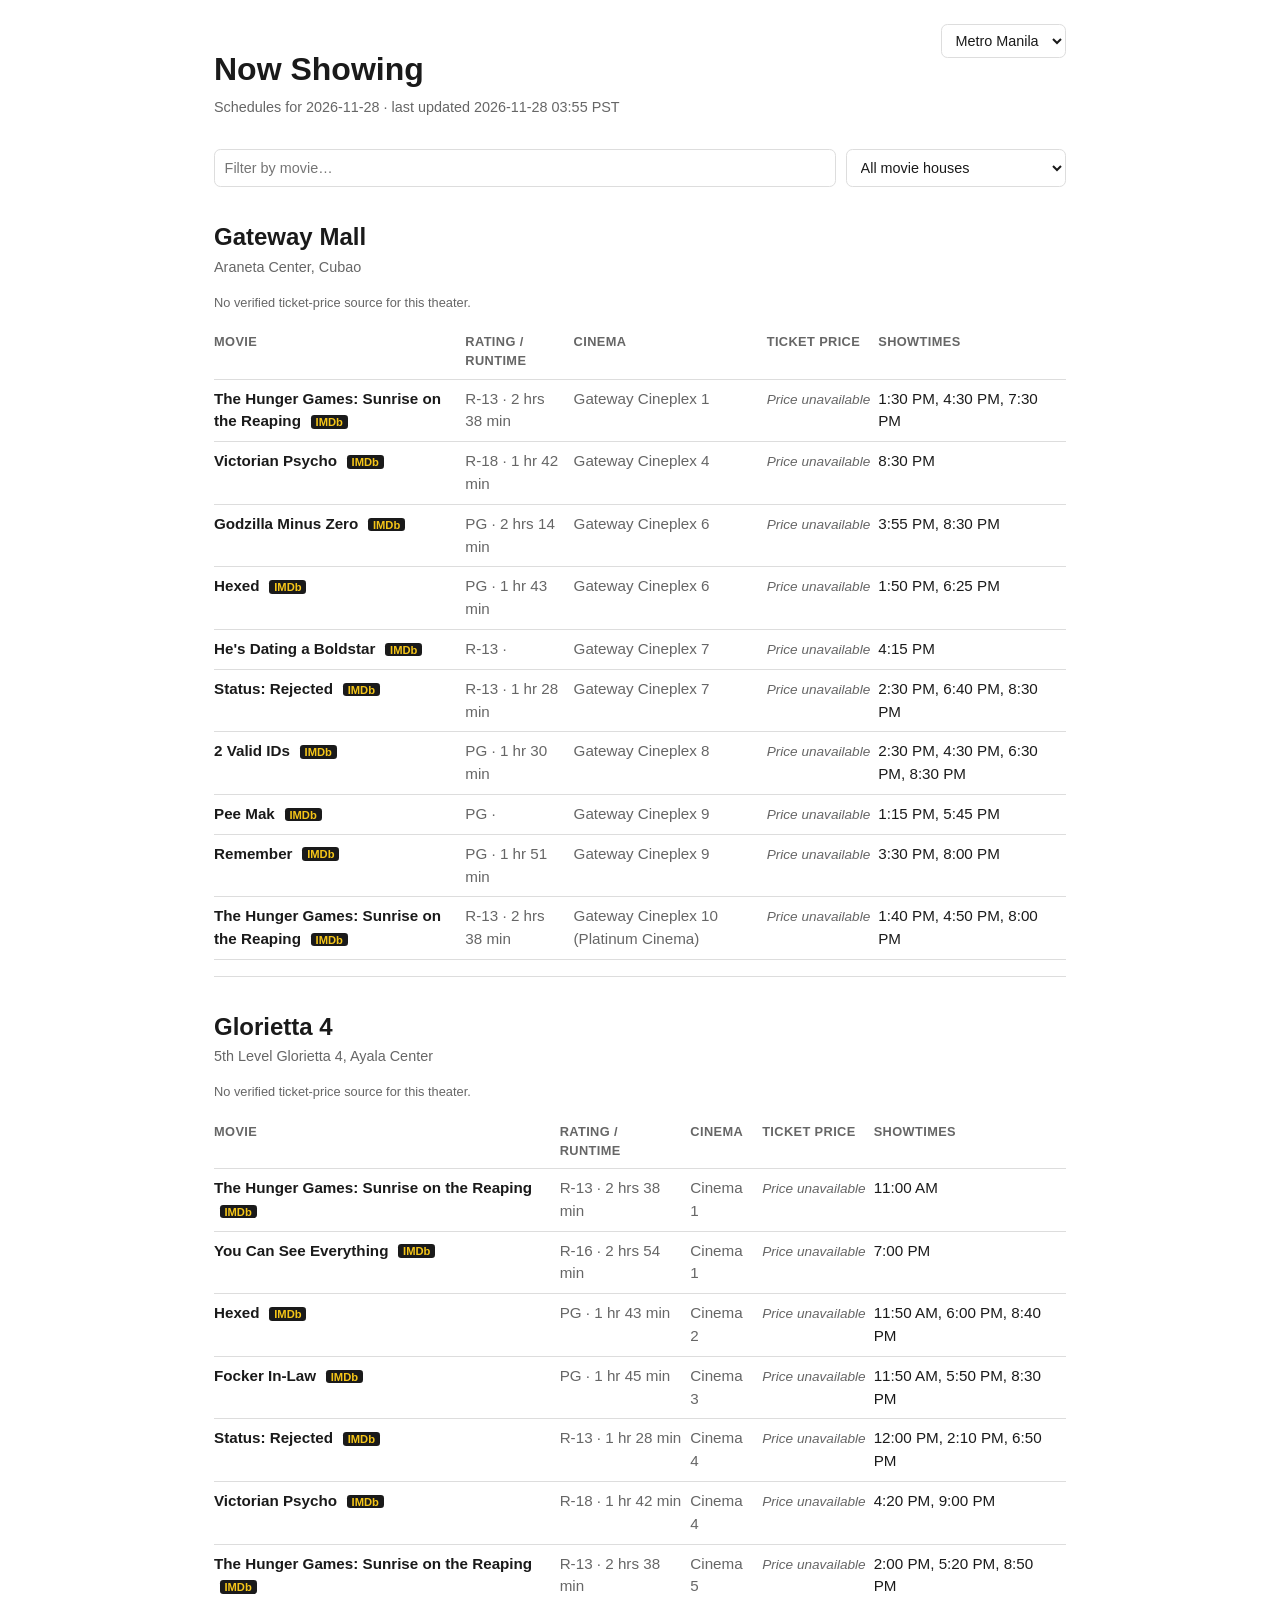
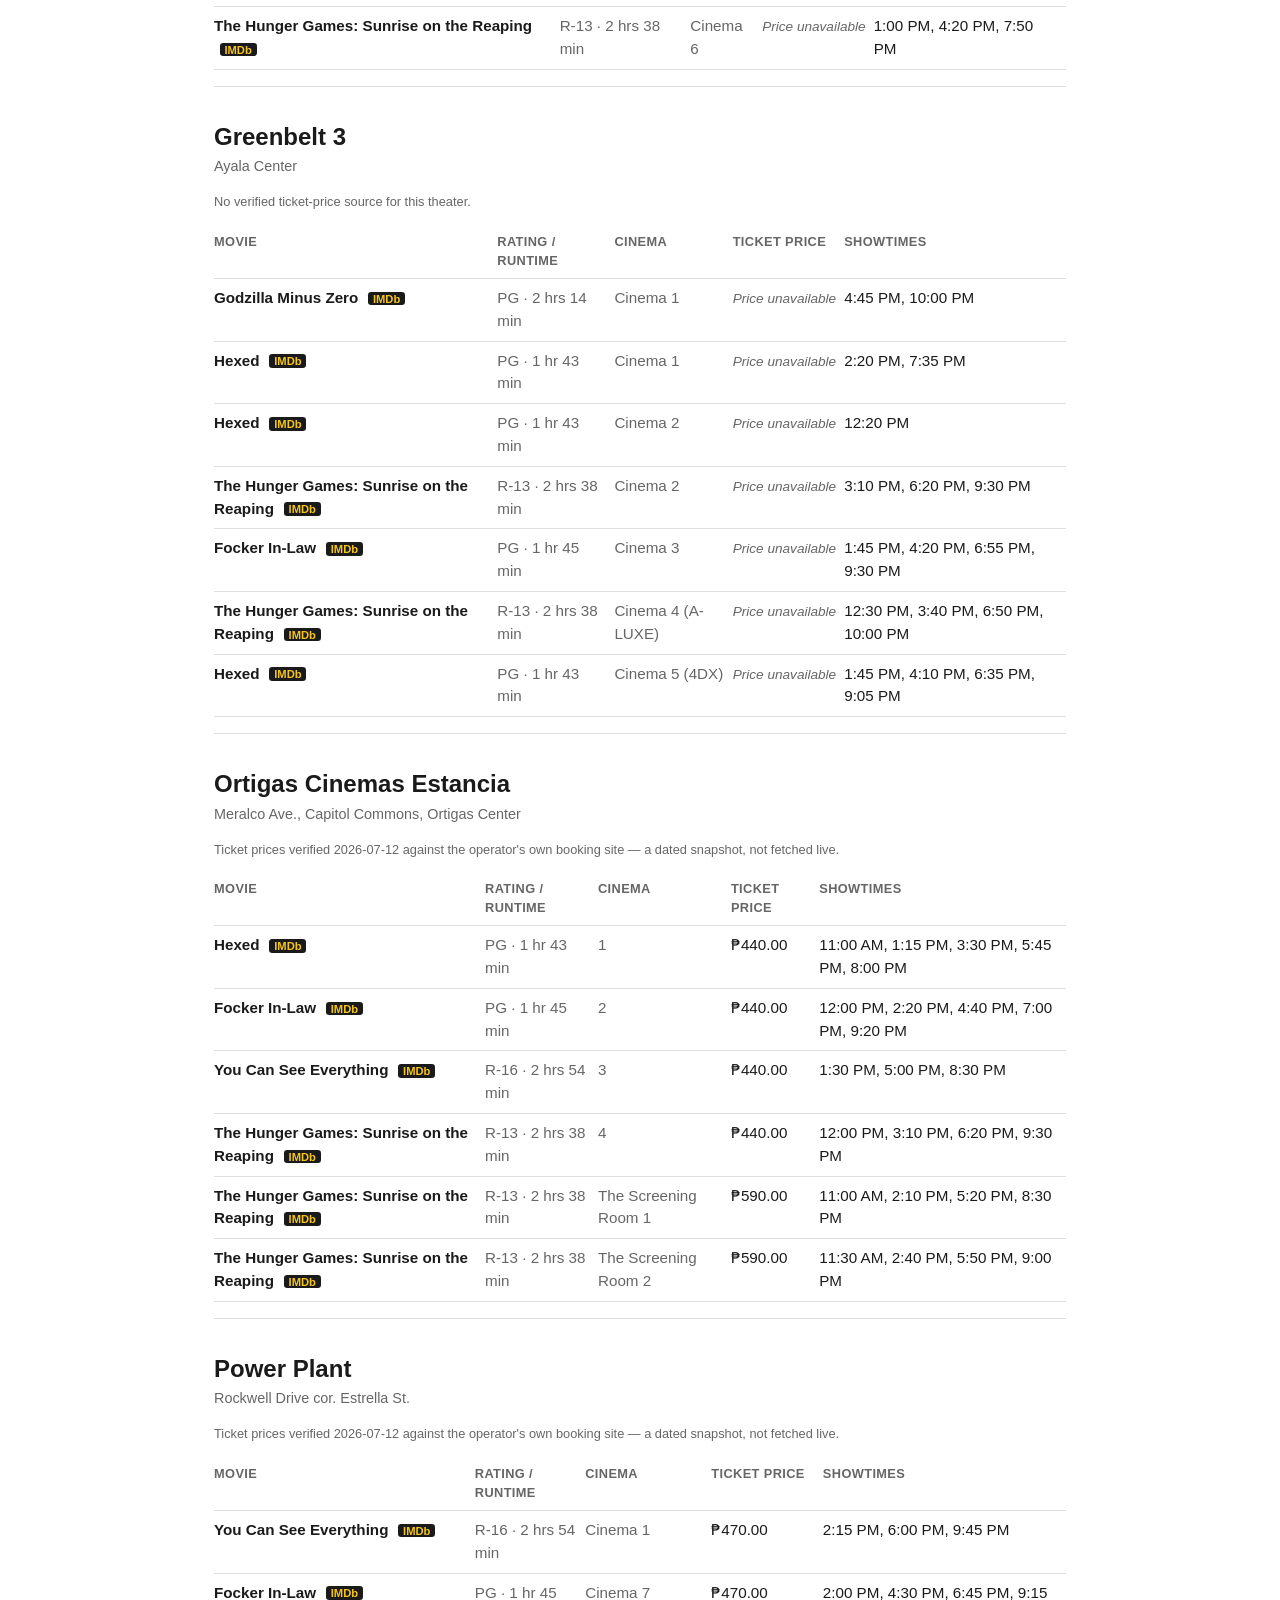
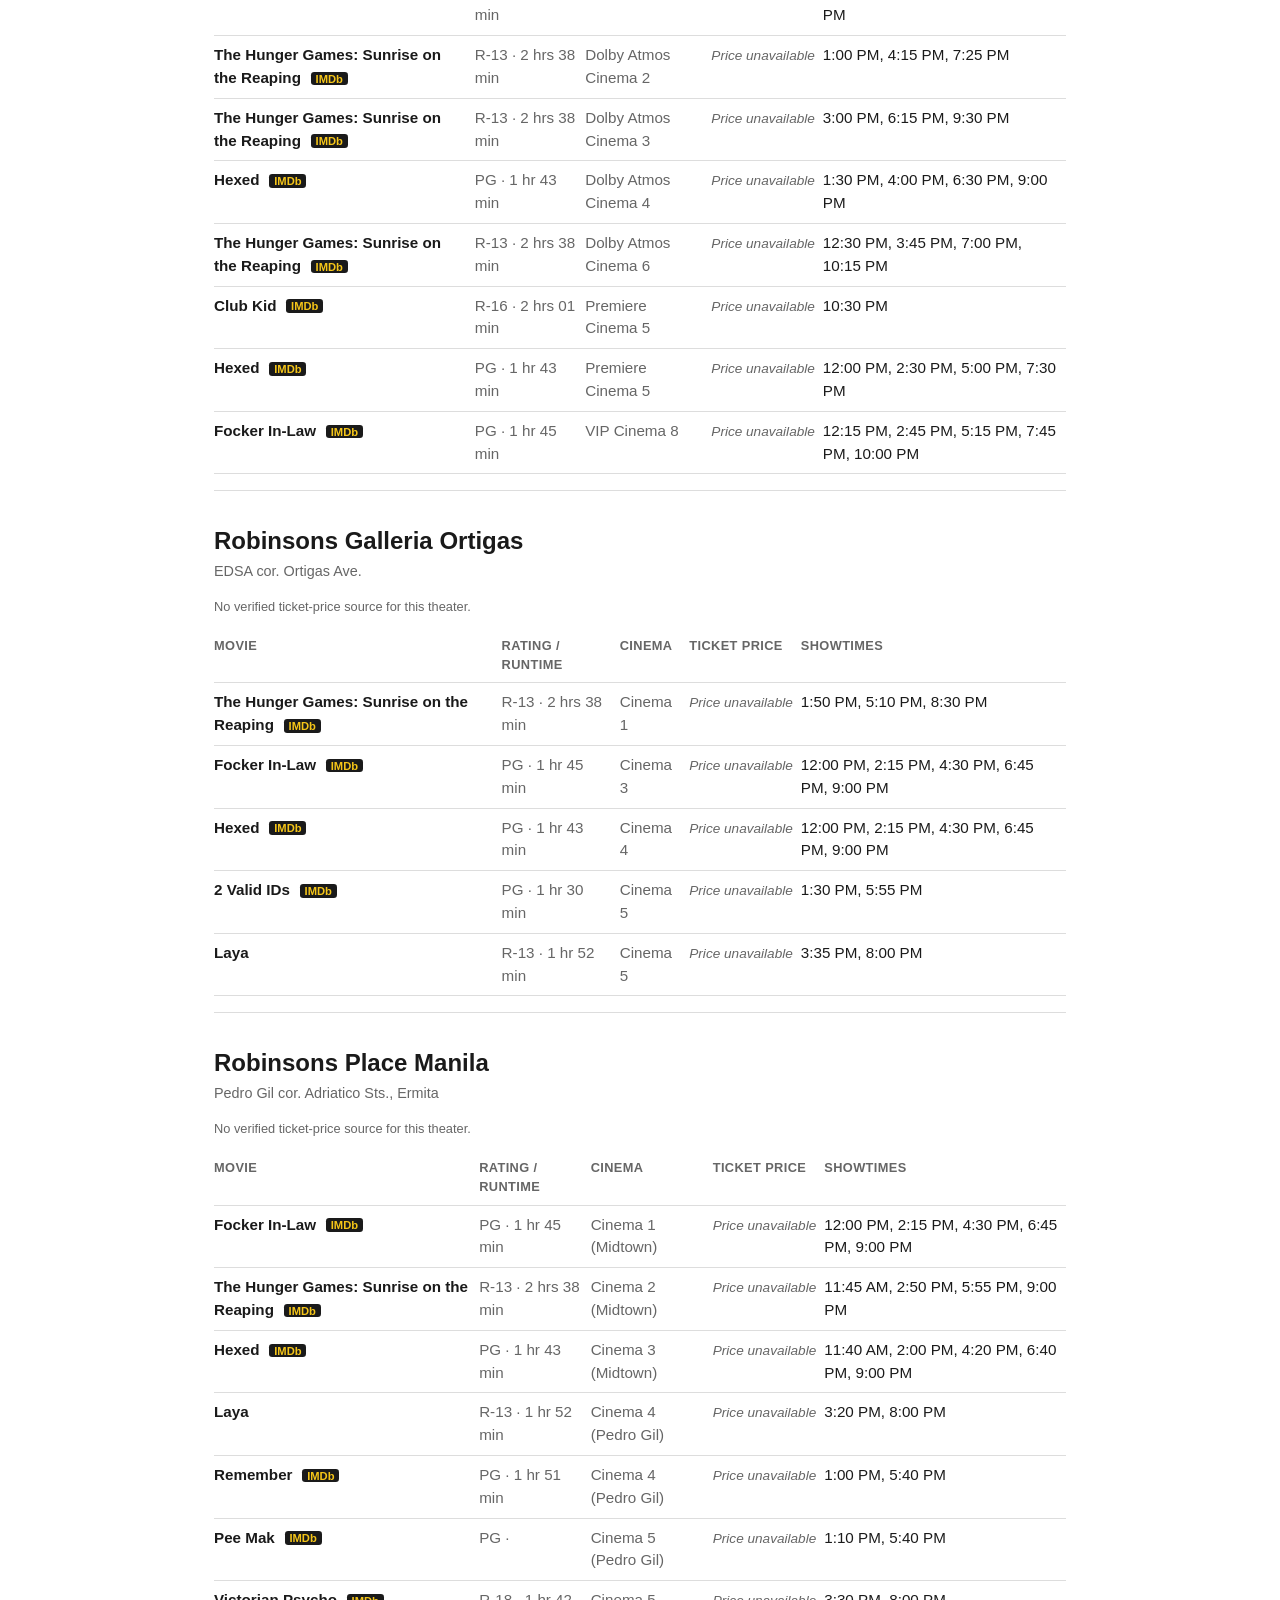
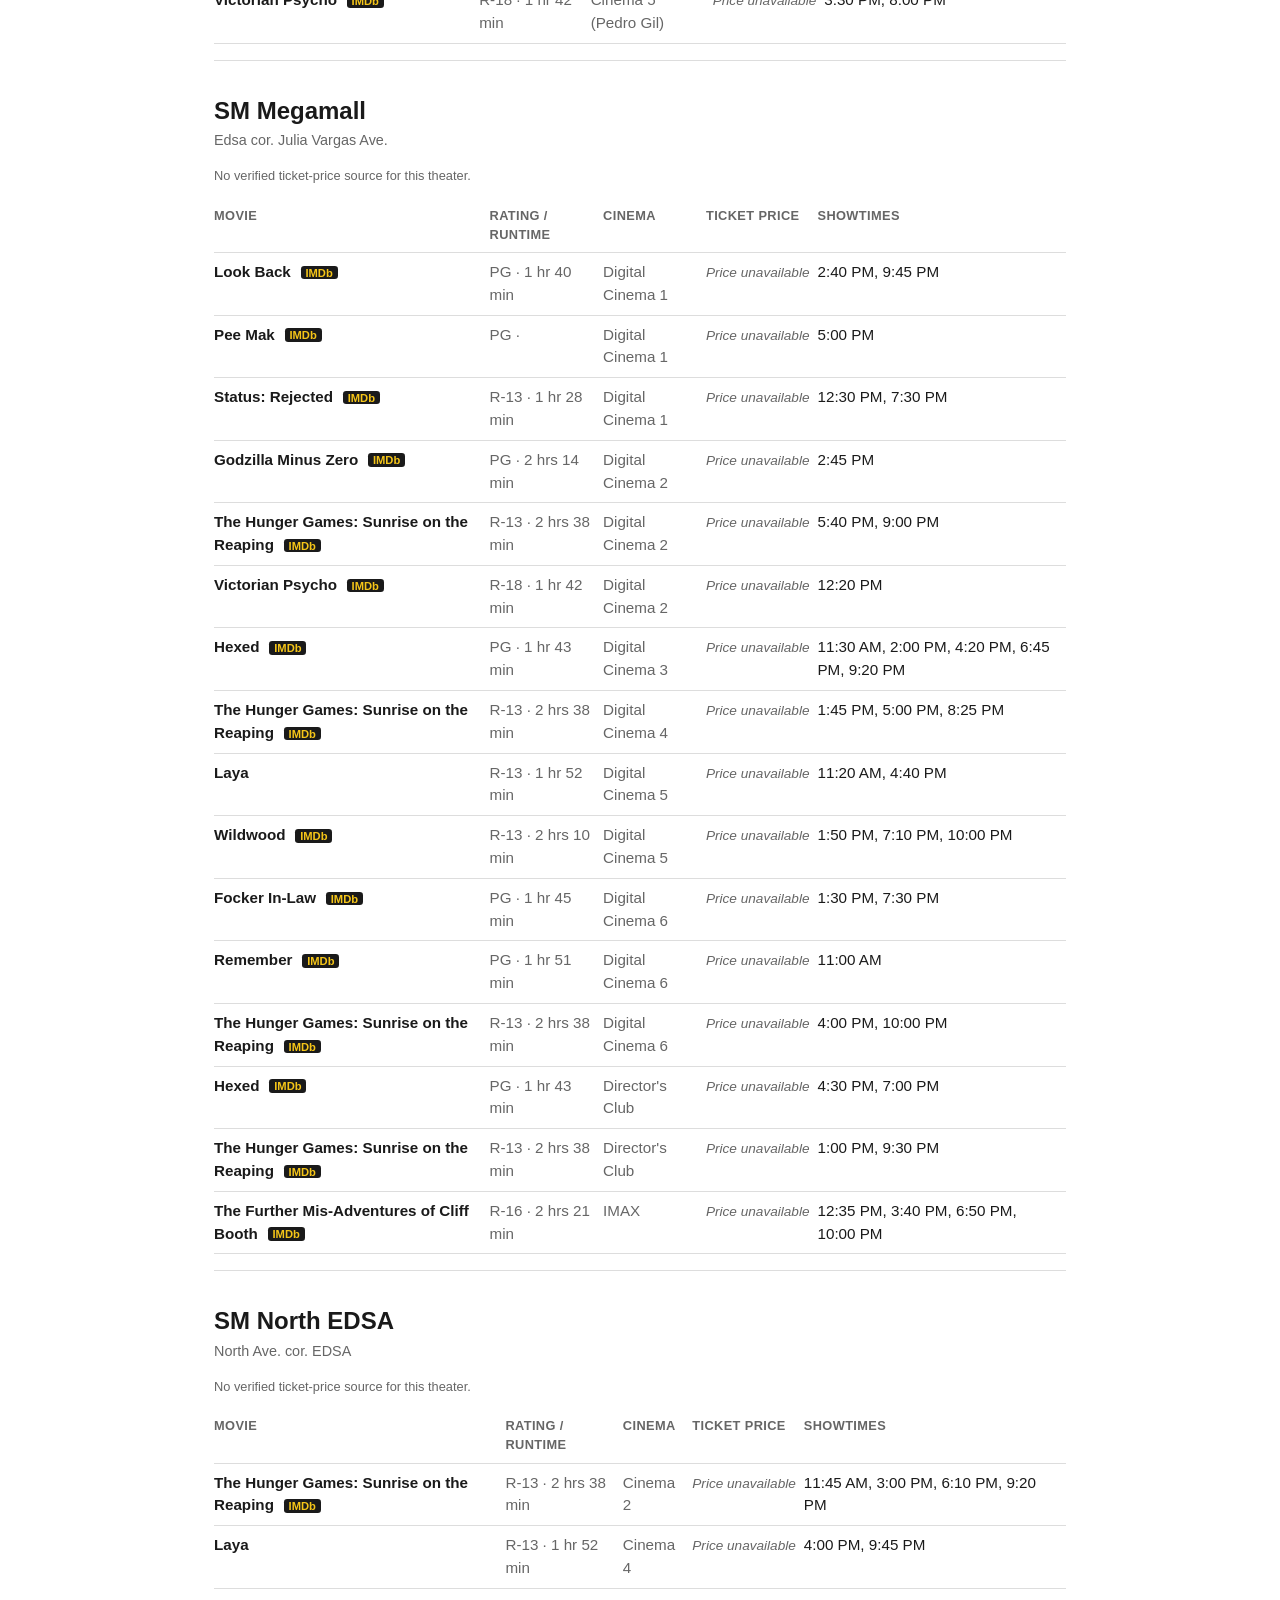
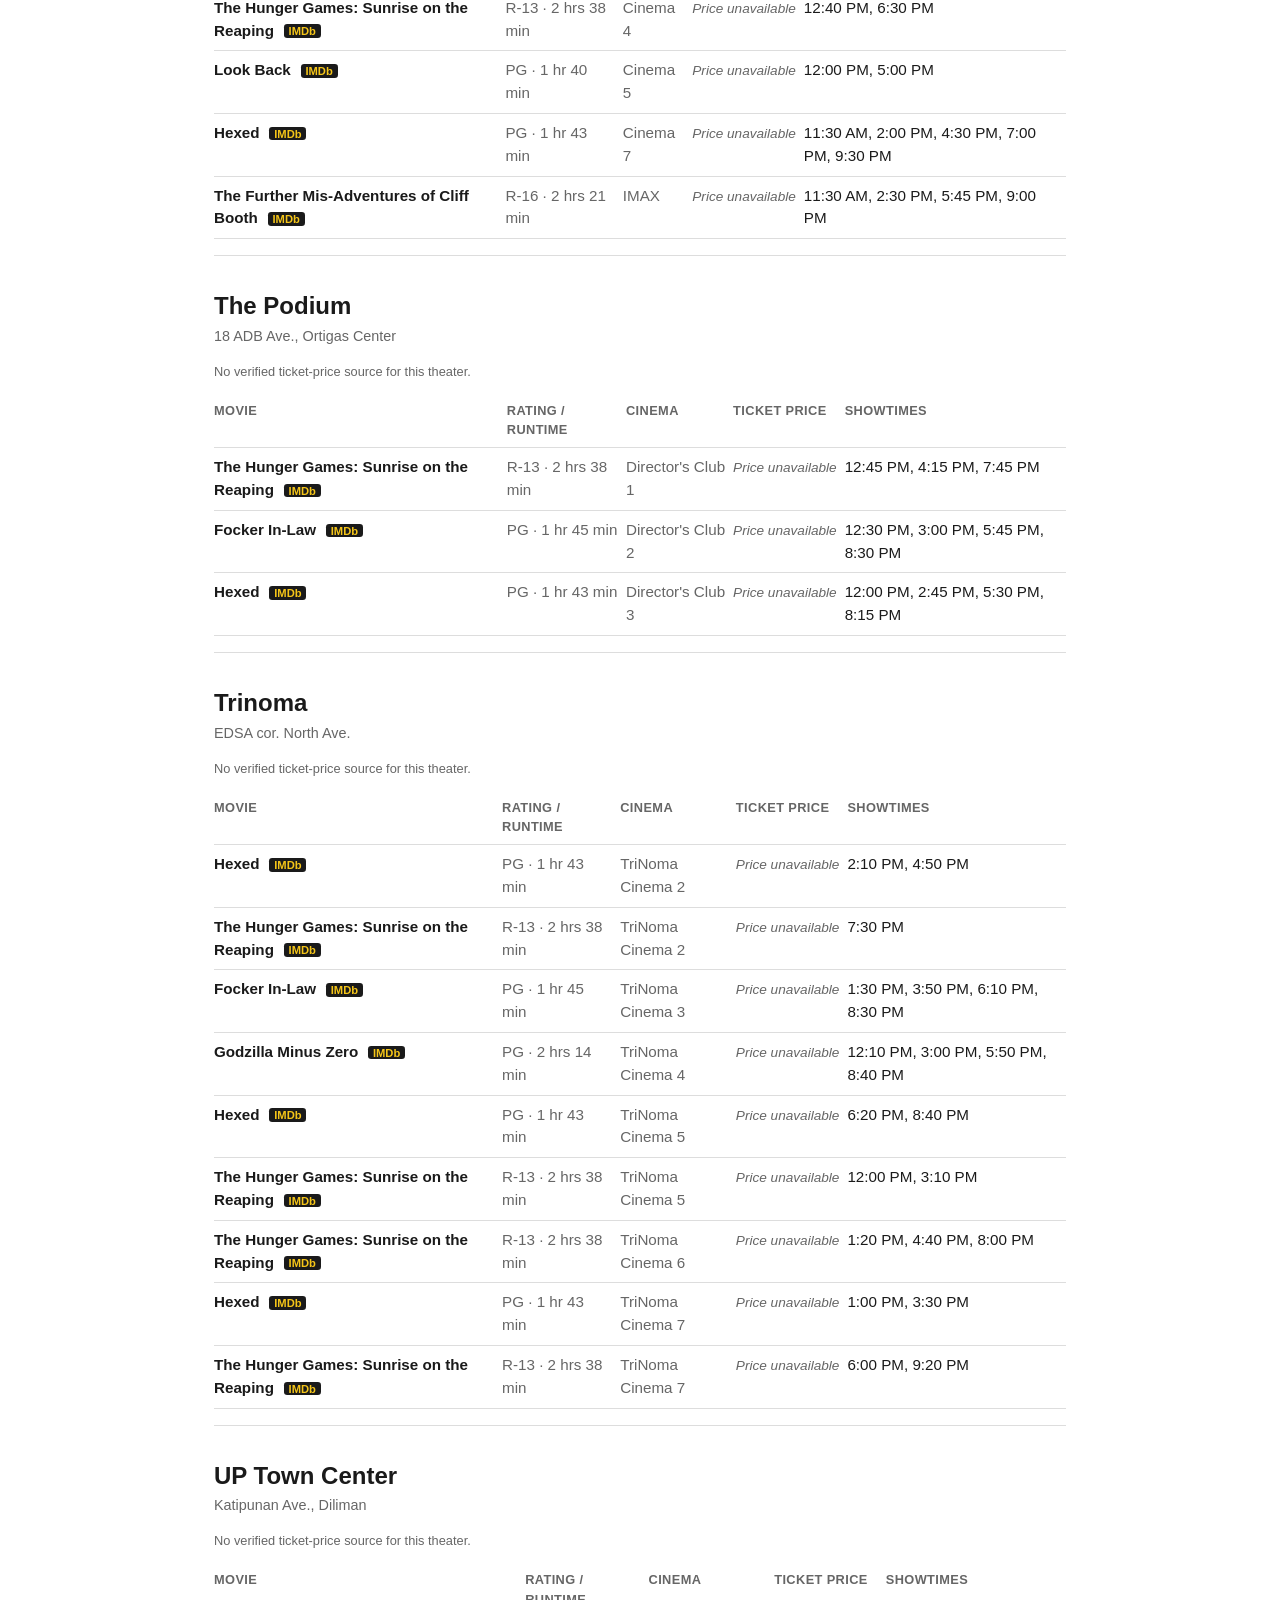
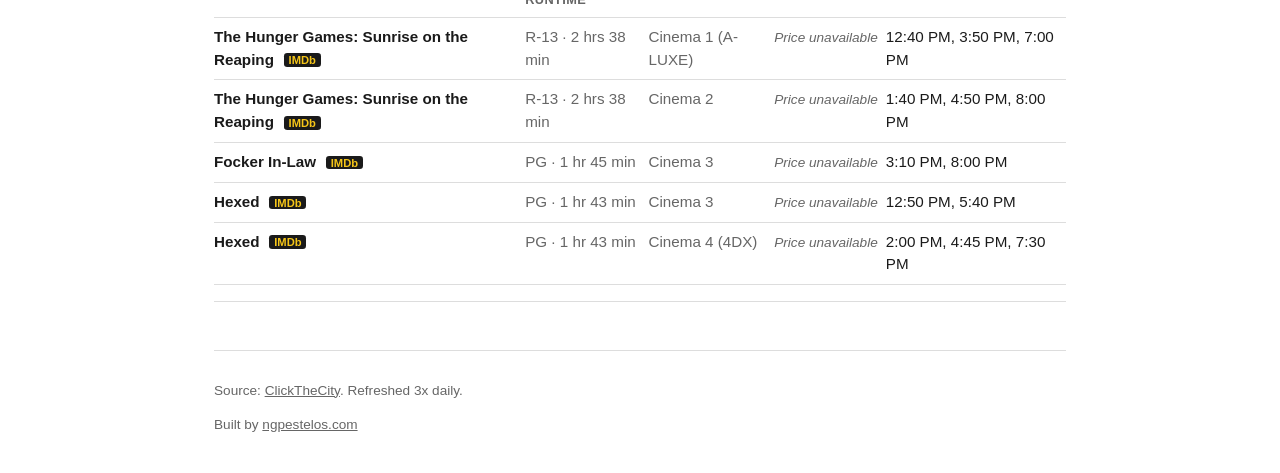
==== commit 6239b333: "chore: refresh schedules 2026-11-27" ====
--- a/public/index.html
+++ b/public/index.html
@@ -10,7 +10,7 @@
 <header class="site-header">
   <div class="header-text">
     <h1>Now Showing</h1>
-    <p class="updated">Schedules for 2026-11-27 &middot; last updated 2026-11-27 23:08 PST</p>
+    <p class="updated">Schedules for 2026-11-28 &middot; last updated 2026-11-28 03:55 PST</p>
   </div>
   <label class="city-filter">
     <span class="visually-hidden">City</span>
@@ -70,7 +70,16 @@
       <table>
         <thead><tr><th>Movie</th><th>Rating / Runtime</th><th>Cinema</th><th>Ticket Price</th><th>Showtimes</th></tr></thead>
         <tbody>
-        <tr data-title="godzilla minus zero" data-cinema="gateway cineplex 9"><td class="title" data-label="Movie">Godzilla Minus Zero <a class="imdb-link" href="https://www.imdb.com/title/tt34384661/" target="_blank" rel="noopener" title="View on IMDb">IMDb</a></td><td class="meta" data-label="Rating / Runtime">PG &middot; 2 hrs 14 min</td><td class="cinema" data-label="Cinema">Gateway Cineplex 9</td><td class="price" data-label="Ticket Price"><span class="price-unavailable" title="No verified price source for this theater/room tier">Price unavailable</span></td><td class="showtimes" data-label="Showtimes">8:00 PM</td></tr>
+        <tr data-title="the hunger games: sunrise on the reaping" data-cinema="gateway cineplex 1"><td class="title" data-label="Movie">The Hunger Games: Sunrise on the Reaping <a class="imdb-link" href="https://www.imdb.com/title/tt32558705/" target="_blank" rel="noopener" title="View on IMDb">IMDb</a></td><td class="meta" data-label="Rating / Runtime">R-13 &middot; 2 hrs 38 min</td><td class="cinema" data-label="Cinema">Gateway Cineplex 1</td><td class="price" data-label="Ticket Price"><span class="price-unavailable" title="No verified price source for this theater/room tier">Price unavailable</span></td><td class="showtimes" data-label="Showtimes">1:30 PM, 4:30 PM, 7:30 PM</td></tr>
+<tr data-title="victorian psycho" data-cinema="gateway cineplex 4"><td class="title" data-label="Movie">Victorian Psycho <a class="imdb-link" href="https://www.imdb.com/title/tt34374553/" target="_blank" rel="noopener" title="View on IMDb">IMDb</a></td><td class="meta" data-label="Rating / Runtime">R-18 &middot; 1 hr 42 min</td><td class="cinema" data-label="Cinema">Gateway Cineplex 4</td><td class="price" data-label="Ticket Price"><span class="price-unavailable" title="No verified price source for this theater/room tier">Price unavailable</span></td><td class="showtimes" data-label="Showtimes">8:30 PM</td></tr>
+<tr data-title="godzilla minus zero" data-cinema="gateway cineplex 6"><td class="title" data-label="Movie">Godzilla Minus Zero <a class="imdb-link" href="https://www.imdb.com/title/tt34384661/" target="_blank" rel="noopener" title="View on IMDb">IMDb</a></td><td class="meta" data-label="Rating / Runtime">PG &middot; 2 hrs 14 min</td><td class="cinema" data-label="Cinema">Gateway Cineplex 6</td><td class="price" data-label="Ticket Price"><span class="price-unavailable" title="No verified price source for this theater/room tier">Price unavailable</span></td><td class="showtimes" data-label="Showtimes">3:55 PM, 8:30 PM</td></tr>
+<tr data-title="hexed" data-cinema="gateway cineplex 6"><td class="title" data-label="Movie">Hexed <a class="imdb-link" href="https://www.imdb.com/title/tt38077943/" target="_blank" rel="noopener" title="View on IMDb">IMDb</a></td><td class="meta" data-label="Rating / Runtime">PG &middot; 1 hr 43 min</td><td class="cinema" data-label="Cinema">Gateway Cineplex 6</td><td class="price" data-label="Ticket Price"><span class="price-unavailable" title="No verified price source for this theater/room tier">Price unavailable</span></td><td class="showtimes" data-label="Showtimes">1:50 PM, 6:25 PM</td></tr>
+<tr data-title="he&#x27;s dating a boldstar" data-cinema="gateway cineplex 7"><td class="title" data-label="Movie">He&#x27;s Dating a Boldstar <a class="imdb-link" href="https://www.imdb.com/title/tt46669056/" target="_blank" rel="noopener" title="View on IMDb">IMDb</a></td><td class="meta" data-label="Rating / Runtime">R-13 &middot; </td><td class="cinema" data-label="Cinema">Gateway Cineplex 7</td><td class="price" data-label="Ticket Price"><span class="price-unavailable" title="No verified price source for this theater/room tier">Price unavailable</span></td><td class="showtimes" data-label="Showtimes">4:15 PM</td></tr>
+<tr data-title="status: rejected" data-cinema="gateway cineplex 7"><td class="title" data-label="Movie">Status: Rejected <a class="imdb-link" href="https://www.imdb.com/title/tt44862514/" target="_blank" rel="noopener" title="View on IMDb">IMDb</a></td><td class="meta" data-label="Rating / Runtime">R-13 &middot; 1 hr 28 min</td><td class="cinema" data-label="Cinema">Gateway Cineplex 7</td><td class="price" data-label="Ticket Price"><span class="price-unavailable" title="No verified price source for this theater/room tier">Price unavailable</span></td><td class="showtimes" data-label="Showtimes">2:30 PM, 6:40 PM, 8:30 PM</td></tr>
+<tr data-title="2 valid ids" data-cinema="gateway cineplex 8"><td class="title" data-label="Movie">2 Valid IDs <a class="imdb-link" href="https://www.imdb.com/title/tt43807653/" target="_blank" rel="noopener" title="View on IMDb">IMDb</a></td><td class="meta" data-label="Rating / Runtime">PG &middot; 1 hr 30 min</td><td class="cinema" data-label="Cinema">Gateway Cineplex 8</td><td class="price" data-label="Ticket Price"><span class="price-unavailable" title="No verified price source for this theater/room tier">Price unavailable</span></td><td class="showtimes" data-label="Showtimes">2:30 PM, 4:30 PM, 6:30 PM, 8:30 PM</td></tr>
+<tr data-title="pee mak" data-cinema="gateway cineplex 9"><td class="title" data-label="Movie">Pee Mak <a class="imdb-link" href="https://www.imdb.com/title/tt44112588/" target="_blank" rel="noopener" title="View on IMDb">IMDb</a></td><td class="meta" data-label="Rating / Runtime">PG &middot; </td><td class="cinema" data-label="Cinema">Gateway Cineplex 9</td><td class="price" data-label="Ticket Price"><span class="price-unavailable" title="No verified price source for this theater/room tier">Price unavailable</span></td><td class="showtimes" data-label="Showtimes">1:15 PM, 5:45 PM</td></tr>
+<tr data-title="remember" data-cinema="gateway cineplex 9"><td class="title" data-label="Movie">Remember <a class="imdb-link" href="https://www.imdb.com/title/tt43454326/" target="_blank" rel="noopener" title="View on IMDb">IMDb</a></td><td class="meta" data-label="Rating / Runtime">PG &middot; 1 hr 51 min</td><td class="cinema" data-label="Cinema">Gateway Cineplex 9</td><td class="price" data-label="Ticket Price"><span class="price-unavailable" title="No verified price source for this theater/room tier">Price unavailable</span></td><td class="showtimes" data-label="Showtimes">3:30 PM, 8:00 PM</td></tr>
+<tr data-title="the hunger games: sunrise on the reaping" data-cinema="gateway cineplex 10 (platinum cinema)"><td class="title" data-label="Movie">The Hunger Games: Sunrise on the Reaping <a class="imdb-link" href="https://www.imdb.com/title/tt32558705/" target="_blank" rel="noopener" title="View on IMDb">IMDb</a></td><td class="meta" data-label="Rating / Runtime">R-13 &middot; 2 hrs 38 min</td><td class="cinema" data-label="Cinema">Gateway Cineplex 10 (Platinum Cinema)</td><td class="price" data-label="Ticket Price"><span class="price-unavailable" title="No verified price source for this theater/room tier">Price unavailable</span></td><td class="showtimes" data-label="Showtimes">1:40 PM, 4:50 PM, 8:00 PM</td></tr>
         </tbody>
       </table>
     </section>
@@ -82,12 +91,14 @@
       <table>
         <thead><tr><th>Movie</th><th>Rating / Runtime</th><th>Cinema</th><th>Ticket Price</th><th>Showtimes</th></tr></thead>
         <tbody>
-        <tr data-title="you can see everything" data-cinema="cinema 1"><td class="title" data-label="Movie">You Can See Everything <a class="imdb-link" href="https://www.imdb.com/title/tt45368240/" target="_blank" rel="noopener" title="View on IMDb">IMDb</a></td><td class="meta" data-label="Rating / Runtime">R-16 &middot; 2 hrs 54 min</td><td class="cinema" data-label="Cinema">Cinema 1</td><td class="price" data-label="Ticket Price"><span class="price-unavailable" title="No verified price source for this theater/room tier">Price unavailable</span></td><td class="showtimes" data-label="Showtimes">7:40 PM</td></tr>
-<tr data-title="the hunger games: sunrise on the reaping" data-cinema="cinema 2"><td class="title" data-label="Movie">The Hunger Games: Sunrise on the Reaping <a class="imdb-link" href="https://www.imdb.com/title/tt32558705/" target="_blank" rel="noopener" title="View on IMDb">IMDb</a></td><td class="meta" data-label="Rating / Runtime">R-13 &middot; 2 hrs 38 min</td><td class="cinema" data-label="Cinema">Cinema 2</td><td class="price" data-label="Ticket Price"><span class="price-unavailable" title="No verified price source for this theater/room tier">Price unavailable</span></td><td class="showtimes" data-label="Showtimes">8:40 PM</td></tr>
-<tr data-title="focker in-law" data-cinema="cinema 3"><td class="title" data-label="Movie">Focker In-Law <a class="imdb-link" href="https://www.imdb.com/title/tt34966140/" target="_blank" rel="noopener" title="View on IMDb">IMDb</a></td><td class="meta" data-label="Rating / Runtime">PG &middot; 1 hr 45 min</td><td class="cinema" data-label="Cinema">Cinema 3</td><td class="price" data-label="Ticket Price"><span class="price-unavailable" title="No verified price source for this theater/room tier">Price unavailable</span></td><td class="showtimes" data-label="Showtimes">9:00 PM</td></tr>
-<tr data-title="status: rejected" data-cinema="cinema 4"><td class="title" data-label="Movie">Status: Rejected <a class="imdb-link" href="https://www.imdb.com/title/tt44862514/" target="_blank" rel="noopener" title="View on IMDb">IMDb</a></td><td class="meta" data-label="Rating / Runtime">R-13 &middot; 1 hr 28 min</td><td class="cinema" data-label="Cinema">Cinema 4</td><td class="price" data-label="Ticket Price"><span class="price-unavailable" title="No verified price source for this theater/room tier">Price unavailable</span></td><td class="showtimes" data-label="Showtimes">8:50 PM</td></tr>
-<tr data-title="hexed" data-cinema="cinema 5"><td class="title" data-label="Movie">Hexed <a class="imdb-link" href="https://www.imdb.com/title/tt38077943/" target="_blank" rel="noopener" title="View on IMDb">IMDb</a></td><td class="meta" data-label="Rating / Runtime">PG &middot; 1 hr 43 min</td><td class="cinema" data-label="Cinema">Cinema 5</td><td class="price" data-label="Ticket Price"><span class="price-unavailable" title="No verified price source for this theater/room tier">Price unavailable</span></td><td class="showtimes" data-label="Showtimes">8:20 PM</td></tr>
-<tr data-title="the hunger games: sunrise on the reaping" data-cinema="cinema 6"><td class="title" data-label="Movie">The Hunger Games: Sunrise on the Reaping <a class="imdb-link" href="https://www.imdb.com/title/tt32558705/" target="_blank" rel="noopener" title="View on IMDb">IMDb</a></td><td class="meta" data-label="Rating / Runtime">R-13 &middot; 2 hrs 38 min</td><td class="cinema" data-label="Cinema">Cinema 6</td><td class="price" data-label="Ticket Price"><span class="price-unavailable" title="No verified price source for this theater/room tier">Price unavailable</span></td><td class="showtimes" data-label="Showtimes">7:40 PM</td></tr>
+        <tr data-title="the hunger games: sunrise on the reaping" data-cinema="cinema 1"><td class="title" data-label="Movie">The Hunger Games: Sunrise on the Reaping <a class="imdb-link" href="https://www.imdb.com/title/tt32558705/" target="_blank" rel="noopener" title="View on IMDb">IMDb</a></td><td class="meta" data-label="Rating / Runtime">R-13 &middot; 2 hrs 38 min</td><td class="cinema" data-label="Cinema">Cinema 1</td><td class="price" data-label="Ticket Price"><span class="price-unavailable" title="No verified price source for this theater/room tier">Price unavailable</span></td><td class="showtimes" data-label="Showtimes">11:00 AM</td></tr>
+<tr data-title="you can see everything" data-cinema="cinema 1"><td class="title" data-label="Movie">You Can See Everything <a class="imdb-link" href="https://www.imdb.com/title/tt45368240/" target="_blank" rel="noopener" title="View on IMDb">IMDb</a></td><td class="meta" data-label="Rating / Runtime">R-16 &middot; 2 hrs 54 min</td><td class="cinema" data-label="Cinema">Cinema 1</td><td class="price" data-label="Ticket Price"><span class="price-unavailable" title="No verified price source for this theater/room tier">Price unavailable</span></td><td class="showtimes" data-label="Showtimes">7:00 PM</td></tr>
+<tr data-title="hexed" data-cinema="cinema 2"><td class="title" data-label="Movie">Hexed <a class="imdb-link" href="https://www.imdb.com/title/tt38077943/" target="_blank" rel="noopener" title="View on IMDb">IMDb</a></td><td class="meta" data-label="Rating / Runtime">PG &middot; 1 hr 43 min</td><td class="cinema" data-label="Cinema">Cinema 2</td><td class="price" data-label="Ticket Price"><span class="price-unavailable" title="No verified price source for this theater/room tier">Price unavailable</span></td><td class="showtimes" data-label="Showtimes">11:50 AM, 6:00 PM, 8:40 PM</td></tr>
+<tr data-title="focker in-law" data-cinema="cinema 3"><td class="title" data-label="Movie">Focker In-Law <a class="imdb-link" href="https://www.imdb.com/title/tt34966140/" target="_blank" rel="noopener" title="View on IMDb">IMDb</a></td><td class="meta" data-label="Rating / Runtime">PG &middot; 1 hr 45 min</td><td class="cinema" data-label="Cinema">Cinema 3</td><td class="price" data-label="Ticket Price"><span class="price-unavailable" title="No verified price source for this theater/room tier">Price unavailable</span></td><td class="showtimes" data-label="Showtimes">11:50 AM, 5:50 PM, 8:30 PM</td></tr>
+<tr data-title="status: rejected" data-cinema="cinema 4"><td class="title" data-label="Movie">Status: Rejected <a class="imdb-link" href="https://www.imdb.com/title/tt44862514/" target="_blank" rel="noopener" title="View on IMDb">IMDb</a></td><td class="meta" data-label="Rating / Runtime">R-13 &middot; 1 hr 28 min</td><td class="cinema" data-label="Cinema">Cinema 4</td><td class="price" data-label="Ticket Price"><span class="price-unavailable" title="No verified price source for this theater/room tier">Price unavailable</span></td><td class="showtimes" data-label="Showtimes">12:00 PM, 2:10 PM, 6:50 PM</td></tr>
+<tr data-title="victorian psycho" data-cinema="cinema 4"><td class="title" data-label="Movie">Victorian Psycho <a class="imdb-link" href="https://www.imdb.com/title/tt34374553/" target="_blank" rel="noopener" title="View on IMDb">IMDb</a></td><td class="meta" data-label="Rating / Runtime">R-18 &middot; 1 hr 42 min</td><td class="cinema" data-label="Cinema">Cinema 4</td><td class="price" data-label="Ticket Price"><span class="price-unavailable" title="No verified price source for this theater/room tier">Price unavailable</span></td><td class="showtimes" data-label="Showtimes">4:20 PM, 9:00 PM</td></tr>
+<tr data-title="the hunger games: sunrise on the reaping" data-cinema="cinema 5"><td class="title" data-label="Movie">The Hunger Games: Sunrise on the Reaping <a class="imdb-link" href="https://www.imdb.com/title/tt32558705/" target="_blank" rel="noopener" title="View on IMDb">IMDb</a></td><td class="meta" data-label="Rating / Runtime">R-13 &middot; 2 hrs 38 min</td><td class="cinema" data-label="Cinema">Cinema 5</td><td class="price" data-label="Ticket Price"><span class="price-unavailable" title="No verified price source for this theater/room tier">Price unavailable</span></td><td class="showtimes" data-label="Showtimes">2:00 PM, 5:20 PM, 8:50 PM</td></tr>
+<tr data-title="the hunger games: sunrise on the reaping" data-cinema="cinema 6"><td class="title" data-label="Movie">The Hunger Games: Sunrise on the Reaping <a class="imdb-link" href="https://www.imdb.com/title/tt32558705/" target="_blank" rel="noopener" title="View on IMDb">IMDb</a></td><td class="meta" data-label="Rating / Runtime">R-13 &middot; 2 hrs 38 min</td><td class="cinema" data-label="Cinema">Cinema 6</td><td class="price" data-label="Ticket Price"><span class="price-unavailable" title="No verified price source for this theater/room tier">Price unavailable</span></td><td class="showtimes" data-label="Showtimes">1:00 PM, 4:20 PM, 7:50 PM</td></tr>
         </tbody>
       </table>
     </section>
@@ -99,7 +110,13 @@
       <table>
         <thead><tr><th>Movie</th><th>Rating / Runtime</th><th>Cinema</th><th>Ticket Price</th><th>Showtimes</th></tr></thead>
         <tbody>
-        <tr data-title="godzilla minus zero" data-cinema="cinema 1"><td class="title" data-label="Movie">Godzilla Minus Zero <a class="imdb-link" href="https://www.imdb.com/title/tt34384661/" target="_blank" rel="noopener" title="View on IMDb">IMDb</a></td><td class="meta" data-label="Rating / Runtime">PG &middot; 2 hrs 14 min</td><td class="cinema" data-label="Cinema">Cinema 1</td><td class="price" data-label="Ticket Price"><span class="price-unavailable" title="No verified price source for this theater/room tier">Price unavailable</span></td><td class="showtimes" data-label="Showtimes">9:30 PM</td></tr>
+        <tr data-title="godzilla minus zero" data-cinema="cinema 1"><td class="title" data-label="Movie">Godzilla Minus Zero <a class="imdb-link" href="https://www.imdb.com/title/tt34384661/" target="_blank" rel="noopener" title="View on IMDb">IMDb</a></td><td class="meta" data-label="Rating / Runtime">PG &middot; 2 hrs 14 min</td><td class="cinema" data-label="Cinema">Cinema 1</td><td class="price" data-label="Ticket Price"><span class="price-unavailable" title="No verified price source for this theater/room tier">Price unavailable</span></td><td class="showtimes" data-label="Showtimes">4:45 PM, 10:00 PM</td></tr>
+<tr data-title="hexed" data-cinema="cinema 1"><td class="title" data-label="Movie">Hexed <a class="imdb-link" href="https://www.imdb.com/title/tt38077943/" target="_blank" rel="noopener" title="View on IMDb">IMDb</a></td><td class="meta" data-label="Rating / Runtime">PG &middot; 1 hr 43 min</td><td class="cinema" data-label="Cinema">Cinema 1</td><td class="price" data-label="Ticket Price"><span class="price-unavailable" title="No verified price source for this theater/room tier">Price unavailable</span></td><td class="showtimes" data-label="Showtimes">2:20 PM, 7:35 PM</td></tr>
+<tr data-title="hexed" data-cinema="cinema 2"><td class="title" data-label="Movie">Hexed <a class="imdb-link" href="https://www.imdb.com/title/tt38077943/" target="_blank" rel="noopener" title="View on IMDb">IMDb</a></td><td class="meta" data-label="Rating / Runtime">PG &middot; 1 hr 43 min</td><td class="cinema" data-label="Cinema">Cinema 2</td><td class="price" data-label="Ticket Price"><span class="price-unavailable" title="No verified price source for this theater/room tier">Price unavailable</span></td><td class="showtimes" data-label="Showtimes">12:20 PM</td></tr>
+<tr data-title="the hunger games: sunrise on the reaping" data-cinema="cinema 2"><td class="title" data-label="Movie">The Hunger Games: Sunrise on the Reaping <a class="imdb-link" href="https://www.imdb.com/title/tt32558705/" target="_blank" rel="noopener" title="View on IMDb">IMDb</a></td><td class="meta" data-label="Rating / Runtime">R-13 &middot; 2 hrs 38 min</td><td class="cinema" data-label="Cinema">Cinema 2</td><td class="price" data-label="Ticket Price"><span class="price-unavailable" title="No verified price source for this theater/room tier">Price unavailable</span></td><td class="showtimes" data-label="Showtimes">3:10 PM, 6:20 PM, 9:30 PM</td></tr>
+<tr data-title="focker in-law" data-cinema="cinema 3"><td class="title" data-label="Movie">Focker In-Law <a class="imdb-link" href="https://www.imdb.com/title/tt34966140/" target="_blank" rel="noopener" title="View on IMDb">IMDb</a></td><td class="meta" data-label="Rating / Runtime">PG &middot; 1 hr 45 min</td><td class="cinema" data-label="Cinema">Cinema 3</td><td class="price" data-label="Ticket Price"><span class="price-unavailable" title="No verified price source for this theater/room tier">Price unavailable</span></td><td class="showtimes" data-label="Showtimes">1:45 PM, 4:20 PM, 6:55 PM, 9:30 PM</td></tr>
+<tr data-title="the hunger games: sunrise on the reaping" data-cinema="cinema 4 (a-luxe)"><td class="title" data-label="Movie">The Hunger Games: Sunrise on the Reaping <a class="imdb-link" href="https://www.imdb.com/title/tt32558705/" target="_blank" rel="noopener" title="View on IMDb">IMDb</a></td><td class="meta" data-label="Rating / Runtime">R-13 &middot; 2 hrs 38 min</td><td class="cinema" data-label="Cinema">Cinema 4 (A-LUXE)</td><td class="price" data-label="Ticket Price"><span class="price-unavailable" title="No verified price source for this theater/room tier">Price unavailable</span></td><td class="showtimes" data-label="Showtimes">12:30 PM, 3:40 PM, 6:50 PM, 10:00 PM</td></tr>
+<tr data-title="hexed" data-cinema="cinema 5 (4dx)"><td class="title" data-label="Movie">Hexed <a class="imdb-link" href="https://www.imdb.com/title/tt38077943/" target="_blank" rel="noopener" title="View on IMDb">IMDb</a></td><td class="meta" data-label="Rating / Runtime">PG &middot; 1 hr 43 min</td><td class="cinema" data-label="Cinema">Cinema 5 (4DX)</td><td class="price" data-label="Ticket Price"><span class="price-unavailable" title="No verified price source for this theater/room tier">Price unavailable</span></td><td class="showtimes" data-label="Showtimes">1:45 PM, 4:10 PM, 6:35 PM, 9:05 PM</td></tr>
         </tbody>
       </table>
     </section>
@@ -111,12 +128,12 @@
       <table>
         <thead><tr><th>Movie</th><th>Rating / Runtime</th><th>Cinema</th><th>Ticket Price</th><th>Showtimes</th></tr></thead>
         <tbody>
-        <tr data-title="hexed" data-cinema="1"><td class="title" data-label="Movie">Hexed <a class="imdb-link" href="https://www.imdb.com/title/tt38077943/" target="_blank" rel="noopener" title="View on IMDb">IMDb</a></td><td class="meta" data-label="Rating / Runtime">PG &middot; 1 hr 43 min</td><td class="cinema" data-label="Cinema">1</td><td class="price" data-label="Ticket Price">&#8369;440.00</td><td class="showtimes" data-label="Showtimes">1:15 PM, 3:30 PM, 5:45 PM, 8:00 PM</td></tr>
-<tr data-title="focker in-law" data-cinema="2"><td class="title" data-label="Movie">Focker In-Law <a class="imdb-link" href="https://www.imdb.com/title/tt34966140/" target="_blank" rel="noopener" title="View on IMDb">IMDb</a></td><td class="meta" data-label="Rating / Runtime">PG &middot; 1 hr 45 min</td><td class="cinema" data-label="Cinema">2</td><td class="price" data-label="Ticket Price">&#8369;440.00</td><td class="showtimes" data-label="Showtimes">2:00 PM, 4:20 PM, 4:20 PM, 6:40 PM, 9:00 PM</td></tr>
+        <tr data-title="hexed" data-cinema="1"><td class="title" data-label="Movie">Hexed <a class="imdb-link" href="https://www.imdb.com/title/tt38077943/" target="_blank" rel="noopener" title="View on IMDb">IMDb</a></td><td class="meta" data-label="Rating / Runtime">PG &middot; 1 hr 43 min</td><td class="cinema" data-label="Cinema">1</td><td class="price" data-label="Ticket Price">&#8369;440.00</td><td class="showtimes" data-label="Showtimes">11:00 AM, 1:15 PM, 3:30 PM, 5:45 PM, 8:00 PM</td></tr>
+<tr data-title="focker in-law" data-cinema="2"><td class="title" data-label="Movie">Focker In-Law <a class="imdb-link" href="https://www.imdb.com/title/tt34966140/" target="_blank" rel="noopener" title="View on IMDb">IMDb</a></td><td class="meta" data-label="Rating / Runtime">PG &middot; 1 hr 45 min</td><td class="cinema" data-label="Cinema">2</td><td class="price" data-label="Ticket Price">&#8369;440.00</td><td class="showtimes" data-label="Showtimes">12:00 PM, 2:20 PM, 4:40 PM, 7:00 PM, 9:20 PM</td></tr>
 <tr data-title="you can see everything" data-cinema="3"><td class="title" data-label="Movie">You Can See Everything <a class="imdb-link" href="https://www.imdb.com/title/tt45368240/" target="_blank" rel="noopener" title="View on IMDb">IMDb</a></td><td class="meta" data-label="Rating / Runtime">R-16 &middot; 2 hrs 54 min</td><td class="cinema" data-label="Cinema">3</td><td class="price" data-label="Ticket Price">&#8369;440.00</td><td class="showtimes" data-label="Showtimes">1:30 PM, 5:00 PM, 8:30 PM</td></tr>
-<tr data-title="the hunger games: sunrise on the reaping" data-cinema="4"><td class="title" data-label="Movie">The Hunger Games: Sunrise on the Reaping <a class="imdb-link" href="https://www.imdb.com/title/tt32558705/" target="_blank" rel="noopener" title="View on IMDb">IMDb</a></td><td class="meta" data-label="Rating / Runtime">R-13 &middot; 2 hrs 38 min</td><td class="cinema" data-label="Cinema">4</td><td class="price" data-label="Ticket Price">&#8369;440.00</td><td class="showtimes" data-label="Showtimes">2:45 PM, 6:10 PM, 9:30 PM, 9:30 PM</td></tr>
-<tr data-title="the hunger games: sunrise on the reaping" data-cinema="the screening room 1"><td class="title" data-label="Movie">The Hunger Games: Sunrise on the Reaping <a class="imdb-link" href="https://www.imdb.com/title/tt32558705/" target="_blank" rel="noopener" title="View on IMDb">IMDb</a></td><td class="meta" data-label="Rating / Runtime">R-13 &middot; 2 hrs 38 min</td><td class="cinema" data-label="Cinema">The Screening Room 1</td><td class="price" data-label="Ticket Price">&#8369;590.00</td><td class="showtimes" data-label="Showtimes">1:45 PM, 5:10 PM, 8:30 PM</td></tr>
-<tr data-title="the hunger games: sunrise on the reaping" data-cinema="the screening room 2"><td class="title" data-label="Movie">The Hunger Games: Sunrise on the Reaping <a class="imdb-link" href="https://www.imdb.com/title/tt32558705/" target="_blank" rel="noopener" title="View on IMDb">IMDb</a></td><td class="meta" data-label="Rating / Runtime">R-13 &middot; 2 hrs 38 min</td><td class="cinema" data-label="Cinema">The Screening Room 2</td><td class="price" data-label="Ticket Price">&#8369;590.00</td><td class="showtimes" data-label="Showtimes">2:15 PM, 5:40 PM, 5:40 PM, 9:00 PM</td></tr>
+<tr data-title="the hunger games: sunrise on the reaping" data-cinema="4"><td class="title" data-label="Movie">The Hunger Games: Sunrise on the Reaping <a class="imdb-link" href="https://www.imdb.com/title/tt32558705/" target="_blank" rel="noopener" title="View on IMDb">IMDb</a></td><td class="meta" data-label="Rating / Runtime">R-13 &middot; 2 hrs 38 min</td><td class="cinema" data-label="Cinema">4</td><td class="price" data-label="Ticket Price">&#8369;440.00</td><td class="showtimes" data-label="Showtimes">12:00 PM, 3:10 PM, 6:20 PM, 9:30 PM</td></tr>
+<tr data-title="the hunger games: sunrise on the reaping" data-cinema="the screening room 1"><td class="title" data-label="Movie">The Hunger Games: Sunrise on the Reaping <a class="imdb-link" href="https://www.imdb.com/title/tt32558705/" target="_blank" rel="noopener" title="View on IMDb">IMDb</a></td><td class="meta" data-label="Rating / Runtime">R-13 &middot; 2 hrs 38 min</td><td class="cinema" data-label="Cinema">The Screening Room 1</td><td class="price" data-label="Ticket Price">&#8369;590.00</td><td class="showtimes" data-label="Showtimes">11:00 AM, 2:10 PM, 5:20 PM, 8:30 PM</td></tr>
+<tr data-title="the hunger games: sunrise on the reaping" data-cinema="the screening room 2"><td class="title" data-label="Movie">The Hunger Games: Sunrise on the Reaping <a class="imdb-link" href="https://www.imdb.com/title/tt32558705/" target="_blank" rel="noopener" title="View on IMDb">IMDb</a></td><td class="meta" data-label="Rating / Runtime">R-13 &middot; 2 hrs 38 min</td><td class="cinema" data-label="Cinema">The Screening Room 2</td><td class="price" data-label="Ticket Price">&#8369;590.00</td><td class="showtimes" data-label="Showtimes">11:30 AM, 2:40 PM, 5:50 PM, 9:00 PM</td></tr>
         </tbody>
       </table>
     </section>
@@ -128,16 +145,15 @@
       <table>
         <thead><tr><th>Movie</th><th>Rating / Runtime</th><th>Cinema</th><th>Ticket Price</th><th>Showtimes</th></tr></thead>
         <tbody>
-        <tr data-title="club kid" data-cinema="cinema 1"><td class="title" data-label="Movie">Club Kid <a class="imdb-link" href="https://www.imdb.com/title/tt38058097/" target="_blank" rel="noopener" title="View on IMDb">IMDb</a></td><td class="meta" data-label="Rating / Runtime">R-16 &middot; 2 hrs 01 min</td><td class="cinema" data-label="Cinema">Cinema 1</td><td class="price" data-label="Ticket Price">&#8369;470.00</td><td class="showtimes" data-label="Showtimes">5:45 PM, 8:30 PM</td></tr>
+        <tr data-title="you can see everything" data-cinema="cinema 1"><td class="title" data-label="Movie">You Can See Everything <a class="imdb-link" href="https://www.imdb.com/title/tt45368240/" target="_blank" rel="noopener" title="View on IMDb">IMDb</a></td><td class="meta" data-label="Rating / Runtime">R-16 &middot; 2 hrs 54 min</td><td class="cinema" data-label="Cinema">Cinema 1</td><td class="price" data-label="Ticket Price">&#8369;470.00</td><td class="showtimes" data-label="Showtimes">2:15 PM, 6:00 PM, 9:45 PM</td></tr>
 <tr data-title="focker in-law" data-cinema="cinema 7"><td class="title" data-label="Movie">Focker In-Law <a class="imdb-link" href="https://www.imdb.com/title/tt34966140/" target="_blank" rel="noopener" title="View on IMDb">IMDb</a></td><td class="meta" data-label="Rating / Runtime">PG &middot; 1 hr 45 min</td><td class="cinema" data-label="Cinema">Cinema 7</td><td class="price" data-label="Ticket Price">&#8369;470.00</td><td class="showtimes" data-label="Showtimes">2:00 PM, 4:30 PM, 6:45 PM, 9:15 PM</td></tr>
-<tr data-title="you can see everything" data-cinema="dolby atmos cinema 2"><td class="title" data-label="Movie">You Can See Everything <a class="imdb-link" href="https://www.imdb.com/title/tt45368240/" target="_blank" rel="noopener" title="View on IMDb">IMDb</a></td><td class="meta" data-label="Rating / Runtime">R-16 &middot; 2 hrs 54 min</td><td class="cinema" data-label="Cinema">Dolby Atmos Cinema 2</td><td class="price" data-label="Ticket Price"><span class="price-unavailable" title="No verified price source for this theater/room tier">Price unavailable</span></td><td class="showtimes" data-label="Showtimes">2:15 PM, 6:00 PM, 9:45 PM</td></tr>
+<tr data-title="the hunger games: sunrise on the reaping" data-cinema="dolby atmos cinema 2"><td class="title" data-label="Movie">The Hunger Games: Sunrise on the Reaping <a class="imdb-link" href="https://www.imdb.com/title/tt32558705/" target="_blank" rel="noopener" title="View on IMDb">IMDb</a></td><td class="meta" data-label="Rating / Runtime">R-13 &middot; 2 hrs 38 min</td><td class="cinema" data-label="Cinema">Dolby Atmos Cinema 2</td><td class="price" data-label="Ticket Price"><span class="price-unavailable" title="No verified price source for this theater/room tier">Price unavailable</span></td><td class="showtimes" data-label="Showtimes">1:00 PM, 4:15 PM, 7:25 PM</td></tr>
 <tr data-title="the hunger games: sunrise on the reaping" data-cinema="dolby atmos cinema 3"><td class="title" data-label="Movie">The Hunger Games: Sunrise on the Reaping <a class="imdb-link" href="https://www.imdb.com/title/tt32558705/" target="_blank" rel="noopener" title="View on IMDb">IMDb</a></td><td class="meta" data-label="Rating / Runtime">R-13 &middot; 2 hrs 38 min</td><td class="cinema" data-label="Cinema">Dolby Atmos Cinema 3</td><td class="price" data-label="Ticket Price"><span class="price-unavailable" title="No verified price source for this theater/room tier">Price unavailable</span></td><td class="showtimes" data-label="Showtimes">3:00 PM, 6:15 PM, 9:30 PM</td></tr>
-<tr data-title="hexed" data-cinema="dolby atmos cinema 4"><td class="title" data-label="Movie">Hexed <a class="imdb-link" href="https://www.imdb.com/title/tt38077943/" target="_blank" rel="noopener" title="View on IMDb">IMDb</a></td><td class="meta" data-label="Rating / Runtime">PG &middot; 1 hr 43 min</td><td class="cinema" data-label="Cinema">Dolby Atmos Cinema 4</td><td class="price" data-label="Ticket Price"><span class="price-unavailable" title="No verified price source for this theater/room tier">Price unavailable</span></td><td class="showtimes" data-label="Showtimes">1:30 PM, 4:00 PM, 6:30 PM</td></tr>
-<tr data-title="the hunger games: sunrise on the reaping" data-cinema="dolby atmos cinema 4"><td class="title" data-label="Movie">The Hunger Games: Sunrise on the Reaping <a class="imdb-link" href="https://www.imdb.com/title/tt32558705/" target="_blank" rel="noopener" title="View on IMDb">IMDb</a></td><td class="meta" data-label="Rating / Runtime">R-13 &middot; 2 hrs 38 min</td><td class="cinema" data-label="Cinema">Dolby Atmos Cinema 4</td><td class="price" data-label="Ticket Price"><span class="price-unavailable" title="No verified price source for this theater/room tier">Price unavailable</span></td><td class="showtimes" data-label="Showtimes">9:00 PM</td></tr>
-<tr data-title="the hunger games: sunrise on the reaping" data-cinema="dolby atmos cinema 6"><td class="title" data-label="Movie">The Hunger Games: Sunrise on the Reaping <a class="imdb-link" href="https://www.imdb.com/title/tt32558705/" target="_blank" rel="noopener" title="View on IMDb">IMDb</a></td><td class="meta" data-label="Rating / Runtime">R-13 &middot; 2 hrs 38 min</td><td class="cinema" data-label="Cinema">Dolby Atmos Cinema 6</td><td class="price" data-label="Ticket Price"><span class="price-unavailable" title="No verified price source for this theater/room tier">Price unavailable</span></td><td class="showtimes" data-label="Showtimes">12:30 PM, 3:45 PM, 7:00 PM, 10:30 PM</td></tr>
+<tr data-title="hexed" data-cinema="dolby atmos cinema 4"><td class="title" data-label="Movie">Hexed <a class="imdb-link" href="https://www.imdb.com/title/tt38077943/" target="_blank" rel="noopener" title="View on IMDb">IMDb</a></td><td class="meta" data-label="Rating / Runtime">PG &middot; 1 hr 43 min</td><td class="cinema" data-label="Cinema">Dolby Atmos Cinema 4</td><td class="price" data-label="Ticket Price"><span class="price-unavailable" title="No verified price source for this theater/room tier">Price unavailable</span></td><td class="showtimes" data-label="Showtimes">1:30 PM, 4:00 PM, 6:30 PM, 9:00 PM</td></tr>
+<tr data-title="the hunger games: sunrise on the reaping" data-cinema="dolby atmos cinema 6"><td class="title" data-label="Movie">The Hunger Games: Sunrise on the Reaping <a class="imdb-link" href="https://www.imdb.com/title/tt32558705/" target="_blank" rel="noopener" title="View on IMDb">IMDb</a></td><td class="meta" data-label="Rating / Runtime">R-13 &middot; 2 hrs 38 min</td><td class="cinema" data-label="Cinema">Dolby Atmos Cinema 6</td><td class="price" data-label="Ticket Price"><span class="price-unavailable" title="No verified price source for this theater/room tier">Price unavailable</span></td><td class="showtimes" data-label="Showtimes">12:30 PM, 3:45 PM, 7:00 PM, 10:15 PM</td></tr>
+<tr data-title="club kid" data-cinema="premiere cinema 5"><td class="title" data-label="Movie">Club Kid <a class="imdb-link" href="https://www.imdb.com/title/tt38058097/" target="_blank" rel="noopener" title="View on IMDb">IMDb</a></td><td class="meta" data-label="Rating / Runtime">R-16 &middot; 2 hrs 01 min</td><td class="cinema" data-label="Cinema">Premiere Cinema 5</td><td class="price" data-label="Ticket Price"><span class="price-unavailable" title="No verified price source for this theater/room tier">Price unavailable</span></td><td class="showtimes" data-label="Showtimes">10:30 PM</td></tr>
 <tr data-title="hexed" data-cinema="premiere cinema 5"><td class="title" data-label="Movie">Hexed <a class="imdb-link" href="https://www.imdb.com/title/tt38077943/" target="_blank" rel="noopener" title="View on IMDb">IMDb</a></td><td class="meta" data-label="Rating / Runtime">PG &middot; 1 hr 43 min</td><td class="cinema" data-label="Cinema">Premiere Cinema 5</td><td class="price" data-label="Ticket Price"><span class="price-unavailable" title="No verified price source for this theater/room tier">Price unavailable</span></td><td class="showtimes" data-label="Showtimes">12:00 PM, 2:30 PM, 5:00 PM, 7:30 PM</td></tr>
-<tr data-title="the hunger games: sunrise on the reaping" data-cinema="premiere cinema 5"><td class="title" data-label="Movie">The Hunger Games: Sunrise on the Reaping <a class="imdb-link" href="https://www.imdb.com/title/tt32558705/" target="_blank" rel="noopener" title="View on IMDb">IMDb</a></td><td class="meta" data-label="Rating / Runtime">R-13 &middot; 2 hrs 38 min</td><td class="cinema" data-label="Cinema">Premiere Cinema 5</td><td class="price" data-label="Ticket Price"><span class="price-unavailable" title="No verified price source for this theater/room tier">Price unavailable</span></td><td class="showtimes" data-label="Showtimes">10:15 PM</td></tr>
-<tr data-title="focker in-law" data-cinema="vip cinema 8"><td class="title" data-label="Movie">Focker In-Law <a class="imdb-link" href="https://www.imdb.com/title/tt34966140/" target="_blank" rel="noopener" title="View on IMDb">IMDb</a></td><td class="meta" data-label="Rating / Runtime">PG &middot; 1 hr 45 min</td><td class="cinema" data-label="Cinema">VIP Cinema 8</td><td class="price" data-label="Ticket Price"><span class="price-unavailable" title="No verified price source for this theater/room tier">Price unavailable</span></td><td class="showtimes" data-label="Showtimes">3:10 PM, 5:30 PM, 7:45 PM, 10:00 PM</td></tr>
+<tr data-title="focker in-law" data-cinema="vip cinema 8"><td class="title" data-label="Movie">Focker In-Law <a class="imdb-link" href="https://www.imdb.com/title/tt34966140/" target="_blank" rel="noopener" title="View on IMDb">IMDb</a></td><td class="meta" data-label="Rating / Runtime">PG &middot; 1 hr 45 min</td><td class="cinema" data-label="Cinema">VIP Cinema 8</td><td class="price" data-label="Ticket Price"><span class="price-unavailable" title="No verified price source for this theater/room tier">Price unavailable</span></td><td class="showtimes" data-label="Showtimes">12:15 PM, 2:45 PM, 5:15 PM, 7:45 PM, 10:00 PM</td></tr>
         </tbody>
       </table>
     </section>
@@ -165,9 +181,9 @@
       <table>
         <thead><tr><th>Movie</th><th>Rating / Runtime</th><th>Cinema</th><th>Ticket Price</th><th>Showtimes</th></tr></thead>
         <tbody>
-        <tr data-title="focker in-law" data-cinema="robinsons iloilo cinema 1"><td class="title" data-label="Movie">Focker In-Law <a class="imdb-link" href="https://www.imdb.com/title/tt34966140/" target="_blank" rel="noopener" title="View on IMDb">IMDb</a></td><td class="meta" data-label="Rating / Runtime">PG &middot; 1 hr 45 min</td><td class="cinema" data-label="Cinema">Robinsons Iloilo Cinema 1</td><td class="price" data-label="Ticket Price"><span class="price-unavailable" title="No verified price source for this theater/room tier">Price unavailable</span></td><td class="showtimes" data-label="Showtimes">12:30 PM, 2:50 PM, 5:10 PM, 7:30 PM</td></tr>
-<tr data-title="hexed" data-cinema="robinsons iloilo cinema 2"><td class="title" data-label="Movie">Hexed <a class="imdb-link" href="https://www.imdb.com/title/tt38077943/" target="_blank" rel="noopener" title="View on IMDb">IMDb</a></td><td class="meta" data-label="Rating / Runtime">PG &middot; 1 hr 43 min</td><td class="cinema" data-label="Cinema">Robinsons Iloilo Cinema 2</td><td class="price" data-label="Ticket Price"><span class="price-unavailable" title="No verified price source for this theater/room tier">Price unavailable</span></td><td class="showtimes" data-label="Showtimes">12:30 PM, 2:50 PM, 5:10 PM, 7:30 PM</td></tr>
-<tr data-title="the hunger games: sunrise on the reaping" data-cinema="robinsons iloilo cinema 4"><td class="title" data-label="Movie">The Hunger Games: Sunrise on the Reaping <a class="imdb-link" href="https://www.imdb.com/title/tt32558705/" target="_blank" rel="noopener" title="View on IMDb">IMDb</a></td><td class="meta" data-label="Rating / Runtime">R-13 &middot; 2 hrs 38 min</td><td class="cinema" data-label="Cinema">Robinsons Iloilo Cinema 4</td><td class="price" data-label="Ticket Price"><span class="price-unavailable" title="No verified price source for this theater/room tier">Price unavailable</span></td><td class="showtimes" data-label="Showtimes">12:40 PM, 3:50 PM, 7:00 PM</td></tr>
+        <tr data-title="focker in-law" data-cinema="robinsons iloilo cinema 1"><td class="title" data-label="Movie">Focker In-Law <a class="imdb-link" href="https://www.imdb.com/title/tt34966140/" target="_blank" rel="noopener" title="View on IMDb">IMDb</a></td><td class="meta" data-label="Rating / Runtime">PG &middot; 1 hr 45 min</td><td class="cinema" data-label="Cinema">Robinsons Iloilo Cinema 1</td><td class="price" data-label="Ticket Price"><span class="price-unavailable" title="No verified price source for this theater/room tier">Price unavailable</span></td><td class="showtimes" data-label="Showtimes">5:00 PM, 7:15 PM</td></tr>
+<tr data-title="hexed" data-cinema="robinsons iloilo cinema 2"><td class="title" data-label="Movie">Hexed <a class="imdb-link" href="https://www.imdb.com/title/tt38077943/" target="_blank" rel="noopener" title="View on IMDb">IMDb</a></td><td class="meta" data-label="Rating / Runtime">PG &middot; 1 hr 43 min</td><td class="cinema" data-label="Cinema">Robinsons Iloilo Cinema 2</td><td class="price" data-label="Ticket Price"><span class="price-unavailable" title="No verified price source for this theater/room tier">Price unavailable</span></td><td class="showtimes" data-label="Showtimes">2:50 PM, 5:10 PM, 7:30 PM</td></tr>
+<tr data-title="the hunger games: sunrise on the reaping" data-cinema="robinsons iloilo cinema 4"><td class="title" data-label="Movie">The Hunger Games: Sunrise on the Reaping <a class="imdb-link" href="https://www.imdb.com/title/tt32558705/" target="_blank" rel="noopener" title="View on IMDb">IMDb</a></td><td class="meta" data-label="Rating / Runtime">R-13 &middot; 2 hrs 38 min</td><td class="cinema" data-label="Cinema">Robinsons Iloilo Cinema 4</td><td class="price" data-label="Ticket Price"><span class="price-unavailable" title="No verified price source for this theater/room tier">Price unavailable</span></td><td class="showtimes" data-label="Showtimes">3:50 PM, 7:00 PM</td></tr>
         </tbody>
       </table>
     </section>
@@ -234,22 +250,22 @@
       <table>
         <thead><tr><th>Movie</th><th>Rating / Runtime</th><th>Cinema</th><th>Ticket Price</th><th>Showtimes</th></tr></thead>
         <tbody>
-        <tr data-title="look back" data-cinema="digital cinema 1"><td class="title" data-label="Movie">Look Back <a class="imdb-link" href="https://www.imdb.com/title/tt39094466/" target="_blank" rel="noopener" title="View on IMDb">IMDb</a></td><td class="meta" data-label="Rating / Runtime">PG &middot; 1 hr 40 min</td><td class="cinema" data-label="Cinema">Digital Cinema 1</td><td class="price" data-label="Ticket Price"><span class="price-unavailable" title="No verified price source for this theater/room tier">Price unavailable</span></td><td class="showtimes" data-label="Showtimes">4:00 PM, 9:30 PM</td></tr>
-<tr data-title="pee mak" data-cinema="digital cinema 1"><td class="title" data-label="Movie">Pee Mak <a class="imdb-link" href="https://www.imdb.com/title/tt44112588/" target="_blank" rel="noopener" title="View on IMDb">IMDb</a></td><td class="meta" data-label="Rating / Runtime">PG &middot; </td><td class="cinema" data-label="Cinema">Digital Cinema 1</td><td class="price" data-label="Ticket Price"><span class="price-unavailable" title="No verified price source for this theater/room tier">Price unavailable</span></td><td class="showtimes" data-label="Showtimes">6:30 PM</td></tr>
-<tr data-title="status: rejected" data-cinema="digital cinema 1"><td class="title" data-label="Movie">Status: Rejected <a class="imdb-link" href="https://www.imdb.com/title/tt44862514/" target="_blank" rel="noopener" title="View on IMDb">IMDb</a></td><td class="meta" data-label="Rating / Runtime">R-13 &middot; 1 hr 28 min</td><td class="cinema" data-label="Cinema">Digital Cinema 1</td><td class="price" data-label="Ticket Price"><span class="price-unavailable" title="No verified price source for this theater/room tier">Price unavailable</span></td><td class="showtimes" data-label="Showtimes">1:40 PM</td></tr>
-<tr data-title="godzilla minus zero" data-cinema="digital cinema 2"><td class="title" data-label="Movie">Godzilla Minus Zero <a class="imdb-link" href="https://www.imdb.com/title/tt34384661/" target="_blank" rel="noopener" title="View on IMDb">IMDb</a></td><td class="meta" data-label="Rating / Runtime">PG &middot; 2 hrs 14 min</td><td class="cinema" data-label="Cinema">Digital Cinema 2</td><td class="price" data-label="Ticket Price"><span class="price-unavailable" title="No verified price source for this theater/room tier">Price unavailable</span></td><td class="showtimes" data-label="Showtimes">12:45 PM, 6:00 PM</td></tr>
-<tr data-title="the hunger games: sunrise on the reaping" data-cinema="digital cinema 2"><td class="title" data-label="Movie">The Hunger Games: Sunrise on the Reaping <a class="imdb-link" href="https://www.imdb.com/title/tt32558705/" target="_blank" rel="noopener" title="View on IMDb">IMDb</a></td><td class="meta" data-label="Rating / Runtime">R-13 &middot; 2 hrs 38 min</td><td class="cinema" data-label="Cinema">Digital Cinema 2</td><td class="price" data-label="Ticket Price"><span class="price-unavailable" title="No verified price source for this theater/room tier">Price unavailable</span></td><td class="showtimes" data-label="Showtimes">9:00 PM</td></tr>
-<tr data-title="victorian psycho" data-cinema="digital cinema 2"><td class="title" data-label="Movie">Victorian Psycho <a class="imdb-link" href="https://www.imdb.com/title/tt34374553/" target="_blank" rel="noopener" title="View on IMDb">IMDb</a></td><td class="meta" data-label="Rating / Runtime">R-18 &middot; 1 hr 42 min</td><td class="cinema" data-label="Cinema">Digital Cinema 2</td><td class="price" data-label="Ticket Price"><span class="price-unavailable" title="No verified price source for this theater/room tier">Price unavailable</span></td><td class="showtimes" data-label="Showtimes">3:40 PM</td></tr>
-<tr data-title="hexed" data-cinema="digital cinema 3"><td class="title" data-label="Movie">Hexed <a class="imdb-link" href="https://www.imdb.com/title/tt38077943/" target="_blank" rel="noopener" title="View on IMDb">IMDb</a></td><td class="meta" data-label="Rating / Runtime">PG &middot; 1 hr 43 min</td><td class="cinema" data-label="Cinema">Digital Cinema 3</td><td class="price" data-label="Ticket Price"><span class="price-unavailable" title="No verified price source for this theater/room tier">Price unavailable</span></td><td class="showtimes" data-label="Showtimes">1:40 PM, 4:20 PM, 7:00 PM, 9:40 PM</td></tr>
-<tr data-title="the hunger games: sunrise on the reaping" data-cinema="digital cinema  4"><td class="title" data-label="Movie">The Hunger Games: Sunrise on the Reaping <a class="imdb-link" href="https://www.imdb.com/title/tt32558705/" target="_blank" rel="noopener" title="View on IMDb">IMDb</a></td><td class="meta" data-label="Rating / Runtime">R-13 &middot; 2 hrs 38 min</td><td class="cinema" data-label="Cinema">Digital Cinema  4</td><td class="price" data-label="Ticket Price"><span class="price-unavailable" title="No verified price source for this theater/room tier">Price unavailable</span></td><td class="showtimes" data-label="Showtimes">12:00 PM, 3:20 PM, 6:40 PM, 10:00 PM</td></tr>
-<tr data-title="laya" data-cinema="digital cinema  5"><td class="title" data-label="Movie">Laya</td><td class="meta" data-label="Rating / Runtime">R-13 &middot; 1 hr 52 min</td><td class="cinema" data-label="Cinema">Digital Cinema  5</td><td class="price" data-label="Ticket Price"><span class="price-unavailable" title="No verified price source for this theater/room tier">Price unavailable</span></td><td class="showtimes" data-label="Showtimes">1:40 PM, 7:20 PM</td></tr>
-<tr data-title="wildwood" data-cinema="digital cinema  5"><td class="title" data-label="Movie">Wildwood <a class="imdb-link" href="https://www.imdb.com/title/tt2056785/" target="_blank" rel="noopener" title="View on IMDb">IMDb</a></td><td class="meta" data-label="Rating / Runtime">R-13 &middot; 2 hrs 10 min</td><td class="cinema" data-label="Cinema">Digital Cinema  5</td><td class="price" data-label="Ticket Price"><span class="price-unavailable" title="No verified price source for this theater/room tier">Price unavailable</span></td><td class="showtimes" data-label="Showtimes">4:20 PM, 9:50 PM</td></tr>
-<tr data-title="focker in-law" data-cinema="digital cinema  6"><td class="title" data-label="Movie">Focker In-Law <a class="imdb-link" href="https://www.imdb.com/title/tt34966140/" target="_blank" rel="noopener" title="View on IMDb">IMDb</a></td><td class="meta" data-label="Rating / Runtime">PG &middot; 1 hr 45 min</td><td class="cinema" data-label="Cinema">Digital Cinema  6</td><td class="price" data-label="Ticket Price"><span class="price-unavailable" title="No verified price source for this theater/room tier">Price unavailable</span></td><td class="showtimes" data-label="Showtimes">3:30 PM, 9:30 PM</td></tr>
-<tr data-title="remember" data-cinema="digital cinema  6"><td class="title" data-label="Movie">Remember <a class="imdb-link" href="https://www.imdb.com/title/tt43454326/" target="_blank" rel="noopener" title="View on IMDb">IMDb</a></td><td class="meta" data-label="Rating / Runtime">PG &middot; 1 hr 51 min</td><td class="cinema" data-label="Cinema">Digital Cinema  6</td><td class="price" data-label="Ticket Price"><span class="price-unavailable" title="No verified price source for this theater/room tier">Price unavailable</span></td><td class="showtimes" data-label="Showtimes">1:00 PM</td></tr>
-<tr data-title="the hunger games: sunrise on the reaping" data-cinema="digital cinema  6"><td class="title" data-label="Movie">The Hunger Games: Sunrise on the Reaping <a class="imdb-link" href="https://www.imdb.com/title/tt32558705/" target="_blank" rel="noopener" title="View on IMDb">IMDb</a></td><td class="meta" data-label="Rating / Runtime">R-13 &middot; 2 hrs 38 min</td><td class="cinema" data-label="Cinema">Digital Cinema  6</td><td class="price" data-label="Ticket Price"><span class="price-unavailable" title="No verified price source for this theater/room tier">Price unavailable</span></td><td class="showtimes" data-label="Showtimes">6:00 PM</td></tr>
+        <tr data-title="look back" data-cinema="digital cinema 1"><td class="title" data-label="Movie">Look Back <a class="imdb-link" href="https://www.imdb.com/title/tt39094466/" target="_blank" rel="noopener" title="View on IMDb">IMDb</a></td><td class="meta" data-label="Rating / Runtime">PG &middot; 1 hr 40 min</td><td class="cinema" data-label="Cinema">Digital Cinema 1</td><td class="price" data-label="Ticket Price"><span class="price-unavailable" title="No verified price source for this theater/room tier">Price unavailable</span></td><td class="showtimes" data-label="Showtimes">2:40 PM, 9:45 PM</td></tr>
+<tr data-title="pee mak" data-cinema="digital cinema 1"><td class="title" data-label="Movie">Pee Mak <a class="imdb-link" href="https://www.imdb.com/title/tt44112588/" target="_blank" rel="noopener" title="View on IMDb">IMDb</a></td><td class="meta" data-label="Rating / Runtime">PG &middot; </td><td class="cinema" data-label="Cinema">Digital Cinema 1</td><td class="price" data-label="Ticket Price"><span class="price-unavailable" title="No verified price source for this theater/room tier">Price unavailable</span></td><td class="showtimes" data-label="Showtimes">5:00 PM</td></tr>
+<tr data-title="status: rejected" data-cinema="digital cinema 1"><td class="title" data-label="Movie">Status: Rejected <a class="imdb-link" href="https://www.imdb.com/title/tt44862514/" target="_blank" rel="noopener" title="View on IMDb">IMDb</a></td><td class="meta" data-label="Rating / Runtime">R-13 &middot; 1 hr 28 min</td><td class="cinema" data-label="Cinema">Digital Cinema 1</td><td class="price" data-label="Ticket Price"><span class="price-unavailable" title="No verified price source for this theater/room tier">Price unavailable</span></td><td class="showtimes" data-label="Showtimes">12:30 PM, 7:30 PM</td></tr>
+<tr data-title="godzilla minus zero" data-cinema="digital cinema 2"><td class="title" data-label="Movie">Godzilla Minus Zero <a class="imdb-link" href="https://www.imdb.com/title/tt34384661/" target="_blank" rel="noopener" title="View on IMDb">IMDb</a></td><td class="meta" data-label="Rating / Runtime">PG &middot; 2 hrs 14 min</td><td class="cinema" data-label="Cinema">Digital Cinema 2</td><td class="price" data-label="Ticket Price"><span class="price-unavailable" title="No verified price source for this theater/room tier">Price unavailable</span></td><td class="showtimes" data-label="Showtimes">2:45 PM</td></tr>
+<tr data-title="the hunger games: sunrise on the reaping" data-cinema="digital cinema 2"><td class="title" data-label="Movie">The Hunger Games: Sunrise on the Reaping <a class="imdb-link" href="https://www.imdb.com/title/tt32558705/" target="_blank" rel="noopener" title="View on IMDb">IMDb</a></td><td class="meta" data-label="Rating / Runtime">R-13 &middot; 2 hrs 38 min</td><td class="cinema" data-label="Cinema">Digital Cinema 2</td><td class="price" data-label="Ticket Price"><span class="price-unavailable" title="No verified price source for this theater/room tier">Price unavailable</span></td><td class="showtimes" data-label="Showtimes">5:40 PM, 9:00 PM</td></tr>
+<tr data-title="victorian psycho" data-cinema="digital cinema 2"><td class="title" data-label="Movie">Victorian Psycho <a class="imdb-link" href="https://www.imdb.com/title/tt34374553/" target="_blank" rel="noopener" title="View on IMDb">IMDb</a></td><td class="meta" data-label="Rating / Runtime">R-18 &middot; 1 hr 42 min</td><td class="cinema" data-label="Cinema">Digital Cinema 2</td><td class="price" data-label="Ticket Price"><span class="price-unavailable" title="No verified price source for this theater/room tier">Price unavailable</span></td><td class="showtimes" data-label="Showtimes">12:20 PM</td></tr>
+<tr data-title="hexed" data-cinema="digital cinema 3"><td class="title" data-label="Movie">Hexed <a class="imdb-link" href="https://www.imdb.com/title/tt38077943/" target="_blank" rel="noopener" title="View on IMDb">IMDb</a></td><td class="meta" data-label="Rating / Runtime">PG &middot; 1 hr 43 min</td><td class="cinema" data-label="Cinema">Digital Cinema 3</td><td class="price" data-label="Ticket Price"><span class="price-unavailable" title="No verified price source for this theater/room tier">Price unavailable</span></td><td class="showtimes" data-label="Showtimes">11:30 AM, 2:00 PM, 4:20 PM, 6:45 PM, 9:20 PM</td></tr>
+<tr data-title="the hunger games: sunrise on the reaping" data-cinema="digital cinema  4"><td class="title" data-label="Movie">The Hunger Games: Sunrise on the Reaping <a class="imdb-link" href="https://www.imdb.com/title/tt32558705/" target="_blank" rel="noopener" title="View on IMDb">IMDb</a></td><td class="meta" data-label="Rating / Runtime">R-13 &middot; 2 hrs 38 min</td><td class="cinema" data-label="Cinema">Digital Cinema  4</td><td class="price" data-label="Ticket Price"><span class="price-unavailable" title="No verified price source for this theater/room tier">Price unavailable</span></td><td class="showtimes" data-label="Showtimes">1:45 PM, 5:00 PM, 8:25 PM</td></tr>
+<tr data-title="laya" data-cinema="digital cinema  5"><td class="title" data-label="Movie">Laya</td><td class="meta" data-label="Rating / Runtime">R-13 &middot; 1 hr 52 min</td><td class="cinema" data-label="Cinema">Digital Cinema  5</td><td class="price" data-label="Ticket Price"><span class="price-unavailable" title="No verified price source for this theater/room tier">Price unavailable</span></td><td class="showtimes" data-label="Showtimes">11:20 AM, 4:40 PM</td></tr>
+<tr data-title="wildwood" data-cinema="digital cinema  5"><td class="title" data-label="Movie">Wildwood <a class="imdb-link" href="https://www.imdb.com/title/tt2056785/" target="_blank" rel="noopener" title="View on IMDb">IMDb</a></td><td class="meta" data-label="Rating / Runtime">R-13 &middot; 2 hrs 10 min</td><td class="cinema" data-label="Cinema">Digital Cinema  5</td><td class="price" data-label="Ticket Price"><span class="price-unavailable" title="No verified price source for this theater/room tier">Price unavailable</span></td><td class="showtimes" data-label="Showtimes">1:50 PM, 7:10 PM, 10:00 PM</td></tr>
+<tr data-title="focker in-law" data-cinema="digital cinema  6"><td class="title" data-label="Movie">Focker In-Law <a class="imdb-link" href="https://www.imdb.com/title/tt34966140/" target="_blank" rel="noopener" title="View on IMDb">IMDb</a></td><td class="meta" data-label="Rating / Runtime">PG &middot; 1 hr 45 min</td><td class="cinema" data-label="Cinema">Digital Cinema  6</td><td class="price" data-label="Ticket Price"><span class="price-unavailable" title="No verified price source for this theater/room tier">Price unavailable</span></td><td class="showtimes" data-label="Showtimes">1:30 PM, 7:30 PM</td></tr>
+<tr data-title="remember" data-cinema="digital cinema  6"><td class="title" data-label="Movie">Remember <a class="imdb-link" href="https://www.imdb.com/title/tt43454326/" target="_blank" rel="noopener" title="View on IMDb">IMDb</a></td><td class="meta" data-label="Rating / Runtime">PG &middot; 1 hr 51 min</td><td class="cinema" data-label="Cinema">Digital Cinema  6</td><td class="price" data-label="Ticket Price"><span class="price-unavailable" title="No verified price source for this theater/room tier">Price unavailable</span></td><td class="showtimes" data-label="Showtimes">11:00 AM</td></tr>
+<tr data-title="the hunger games: sunrise on the reaping" data-cinema="digital cinema  6"><td class="title" data-label="Movie">The Hunger Games: Sunrise on the Reaping <a class="imdb-link" href="https://www.imdb.com/title/tt32558705/" target="_blank" rel="noopener" title="View on IMDb">IMDb</a></td><td class="meta" data-label="Rating / Runtime">R-13 &middot; 2 hrs 38 min</td><td class="cinema" data-label="Cinema">Digital Cinema  6</td><td class="price" data-label="Ticket Price"><span class="price-unavailable" title="No verified price source for this theater/room tier">Price unavailable</span></td><td class="showtimes" data-label="Showtimes">4:00 PM, 10:00 PM</td></tr>
 <tr data-title="hexed" data-cinema="director&#x27;s club"><td class="title" data-label="Movie">Hexed <a class="imdb-link" href="https://www.imdb.com/title/tt38077943/" target="_blank" rel="noopener" title="View on IMDb">IMDb</a></td><td class="meta" data-label="Rating / Runtime">PG &middot; 1 hr 43 min</td><td class="cinema" data-label="Cinema">Director&#x27;s Club</td><td class="price" data-label="Ticket Price"><span class="price-unavailable" title="No verified price source for this theater/room tier">Price unavailable</span></td><td class="showtimes" data-label="Showtimes">4:30 PM, 7:00 PM</td></tr>
 <tr data-title="the hunger games: sunrise on the reaping" data-cinema="director&#x27;s club"><td class="title" data-label="Movie">The Hunger Games: Sunrise on the Reaping <a class="imdb-link" href="https://www.imdb.com/title/tt32558705/" target="_blank" rel="noopener" title="View on IMDb">IMDb</a></td><td class="meta" data-label="Rating / Runtime">R-13 &middot; 2 hrs 38 min</td><td class="cinema" data-label="Cinema">Director&#x27;s Club</td><td class="price" data-label="Ticket Price"><span class="price-unavailable" title="No verified price source for this theater/room tier">Price unavailable</span></td><td class="showtimes" data-label="Showtimes">1:00 PM, 9:30 PM</td></tr>
-<tr data-title="the further mis-adventures of cliff booth" data-cinema="imax"><td class="title" data-label="Movie">The Further Mis-Adventures of Cliff Booth <a class="imdb-link" href="https://www.imdb.com/title/tt36408401/" target="_blank" rel="noopener" title="View on IMDb">IMDb</a></td><td class="meta" data-label="Rating / Runtime">R-16 &middot; 2 hrs 21 min</td><td class="cinema" data-label="Cinema">IMAX</td><td class="price" data-label="Ticket Price"><span class="price-unavailable" title="No verified price source for this theater/room tier">Price unavailable</span></td><td class="showtimes" data-label="Showtimes">3:40 PM, 6:50 PM, 10:00 PM</td></tr>
+<tr data-title="the further mis-adventures of cliff booth" data-cinema="imax"><td class="title" data-label="Movie">The Further Mis-Adventures of Cliff Booth <a class="imdb-link" href="https://www.imdb.com/title/tt36408401/" target="_blank" rel="noopener" title="View on IMDb">IMDb</a></td><td class="meta" data-label="Rating / Runtime">R-16 &middot; 2 hrs 21 min</td><td class="cinema" data-label="Cinema">IMAX</td><td class="price" data-label="Ticket Price"><span class="price-unavailable" title="No verified price source for this theater/room tier">Price unavailable</span></td><td class="showtimes" data-label="Showtimes">12:35 PM, 3:40 PM, 6:50 PM, 10:00 PM</td></tr>
         </tbody>
       </table>
     </section>
@@ -261,20 +277,11 @@
       <table>
         <thead><tr><th>Movie</th><th>Rating / Runtime</th><th>Cinema</th><th>Ticket Price</th><th>Showtimes</th></tr></thead>
         <tbody>
-        <tr data-title="status: rejected" data-cinema="cinema 1"><td class="title" data-label="Movie">Status: Rejected <a class="imdb-link" href="https://www.imdb.com/title/tt44862514/" target="_blank" rel="noopener" title="View on IMDb">IMDb</a></td><td class="meta" data-label="Rating / Runtime">R-13 &middot; 1 hr 28 min</td><td class="cinema" data-label="Cinema">Cinema 1</td><td class="price" data-label="Ticket Price"><span class="price-unavailable" title="No verified price source for this theater/room tier">Price unavailable</span></td><td class="showtimes" data-label="Showtimes">3:35 PM, 9:00 PM</td></tr>
-<tr data-title="you can see everything" data-cinema="cinema 1"><td class="title" data-label="Movie">You Can See Everything <a class="imdb-link" href="https://www.imdb.com/title/tt45368240/" target="_blank" rel="noopener" title="View on IMDb">IMDb</a></td><td class="meta" data-label="Rating / Runtime">R-16 &middot; 2 hrs 54 min</td><td class="cinema" data-label="Cinema">Cinema 1</td><td class="price" data-label="Ticket Price"><span class="price-unavailable" title="No verified price source for this theater/room tier">Price unavailable</span></td><td class="showtimes" data-label="Showtimes">12:10 PM, 5:30 PM</td></tr>
-<tr data-title="the hunger games: sunrise on the reaping" data-cinema="cinema 2"><td class="title" data-label="Movie">The Hunger Games: Sunrise on the Reaping <a class="imdb-link" href="https://www.imdb.com/title/tt32558705/" target="_blank" rel="noopener" title="View on IMDb">IMDb</a></td><td class="meta" data-label="Rating / Runtime">R-13 &middot; 2 hrs 38 min</td><td class="cinema" data-label="Cinema">Cinema 2</td><td class="price" data-label="Ticket Price"><span class="price-unavailable" title="No verified price source for this theater/room tier">Price unavailable</span></td><td class="showtimes" data-label="Showtimes">11:45 AM, 3:00 PM, 6:10 PM, 9:20 PM</td></tr>
+        <tr data-title="the hunger games: sunrise on the reaping" data-cinema="cinema 2"><td class="title" data-label="Movie">The Hunger Games: Sunrise on the Reaping <a class="imdb-link" href="https://www.imdb.com/title/tt32558705/" target="_blank" rel="noopener" title="View on IMDb">IMDb</a></td><td class="meta" data-label="Rating / Runtime">R-13 &middot; 2 hrs 38 min</td><td class="cinema" data-label="Cinema">Cinema 2</td><td class="price" data-label="Ticket Price"><span class="price-unavailable" title="No verified price source for this theater/room tier">Price unavailable</span></td><td class="showtimes" data-label="Showtimes">11:45 AM, 3:00 PM, 6:10 PM, 9:20 PM</td></tr>
 <tr data-title="laya" data-cinema="cinema 4"><td class="title" data-label="Movie">Laya</td><td class="meta" data-label="Rating / Runtime">R-13 &middot; 1 hr 52 min</td><td class="cinema" data-label="Cinema">Cinema 4</td><td class="price" data-label="Ticket Price"><span class="price-unavailable" title="No verified price source for this theater/room tier">Price unavailable</span></td><td class="showtimes" data-label="Showtimes">4:00 PM, 9:45 PM</td></tr>
 <tr data-title="the hunger games: sunrise on the reaping" data-cinema="cinema 4"><td class="title" data-label="Movie">The Hunger Games: Sunrise on the Reaping <a class="imdb-link" href="https://www.imdb.com/title/tt32558705/" target="_blank" rel="noopener" title="View on IMDb">IMDb</a></td><td class="meta" data-label="Rating / Runtime">R-13 &middot; 2 hrs 38 min</td><td class="cinema" data-label="Cinema">Cinema 4</td><td class="price" data-label="Ticket Price"><span class="price-unavailable" title="No verified price source for this theater/room tier">Price unavailable</span></td><td class="showtimes" data-label="Showtimes">12:40 PM, 6:30 PM</td></tr>
-<tr data-title="look back" data-cinema="cinema 5"><td class="title" data-label="Movie">Look Back <a class="imdb-link" href="https://www.imdb.com/title/tt39094466/" target="_blank" rel="noopener" title="View on IMDb">IMDb</a></td><td class="meta" data-label="Rating / Runtime">PG &middot; 1 hr 40 min</td><td class="cinema" data-label="Cinema">Cinema 5</td><td class="price" data-label="Ticket Price"><span class="price-unavailable" title="No verified price source for this theater/room tier">Price unavailable</span></td><td class="showtimes" data-label="Showtimes">12:00 PM, 5:00 PM, 9:45 PM</td></tr>
-<tr data-title="remember" data-cinema="cinema 5"><td class="title" data-label="Movie">Remember <a class="imdb-link" href="https://www.imdb.com/title/tt43454326/" target="_blank" rel="noopener" title="View on IMDb">IMDb</a></td><td class="meta" data-label="Rating / Runtime">PG &middot; 1 hr 51 min</td><td class="cinema" data-label="Cinema">Cinema 5</td><td class="price" data-label="Ticket Price"><span class="price-unavailable" title="No verified price source for this theater/room tier">Price unavailable</span></td><td class="showtimes" data-label="Showtimes">2:20 PM, 7:15 PM</td></tr>
-<tr data-title="focker in-law" data-cinema="cinema 6"><td class="title" data-label="Movie">Focker In-Law <a class="imdb-link" href="https://www.imdb.com/title/tt34966140/" target="_blank" rel="noopener" title="View on IMDb">IMDb</a></td><td class="meta" data-label="Rating / Runtime">PG &middot; 1 hr 45 min</td><td class="cinema" data-label="Cinema">Cinema 6</td><td class="price" data-label="Ticket Price"><span class="price-unavailable" title="No verified price source for this theater/room tier">Price unavailable</span></td><td class="showtimes" data-label="Showtimes">12:00 PM, 5:00 PM, 10:00 PM</td></tr>
-<tr data-title="pee mak" data-cinema="cinema 6"><td class="title" data-label="Movie">Pee Mak <a class="imdb-link" href="https://www.imdb.com/title/tt44112588/" target="_blank" rel="noopener" title="View on IMDb">IMDb</a></td><td class="meta" data-label="Rating / Runtime">PG &middot; </td><td class="cinema" data-label="Cinema">Cinema 6</td><td class="price" data-label="Ticket Price"><span class="price-unavailable" title="No verified price source for this theater/room tier">Price unavailable</span></td><td class="showtimes" data-label="Showtimes">2:30 PM, 7:30 PM</td></tr>
+<tr data-title="look back" data-cinema="cinema 5"><td class="title" data-label="Movie">Look Back <a class="imdb-link" href="https://www.imdb.com/title/tt39094466/" target="_blank" rel="noopener" title="View on IMDb">IMDb</a></td><td class="meta" data-label="Rating / Runtime">PG &middot; 1 hr 40 min</td><td class="cinema" data-label="Cinema">Cinema 5</td><td class="price" data-label="Ticket Price"><span class="price-unavailable" title="No verified price source for this theater/room tier">Price unavailable</span></td><td class="showtimes" data-label="Showtimes">12:00 PM, 5:00 PM</td></tr>
 <tr data-title="hexed" data-cinema="cinema 7"><td class="title" data-label="Movie">Hexed <a class="imdb-link" href="https://www.imdb.com/title/tt38077943/" target="_blank" rel="noopener" title="View on IMDb">IMDb</a></td><td class="meta" data-label="Rating / Runtime">PG &middot; 1 hr 43 min</td><td class="cinema" data-label="Cinema">Cinema 7</td><td class="price" data-label="Ticket Price"><span class="price-unavailable" title="No verified price source for this theater/room tier">Price unavailable</span></td><td class="showtimes" data-label="Showtimes">11:30 AM, 2:00 PM, 4:30 PM, 7:00 PM, 9:30 PM</td></tr>
-<tr data-title="godzilla minus zero" data-cinema="director&#x27;s club cinema 1"><td class="title" data-label="Movie">Godzilla Minus Zero <a class="imdb-link" href="https://www.imdb.com/title/tt34384661/" target="_blank" rel="noopener" title="View on IMDb">IMDb</a></td><td class="meta" data-label="Rating / Runtime">PG &middot; 2 hrs 14 min</td><td class="cinema" data-label="Cinema">Director&#x27;s Club Cinema 1</td><td class="price" data-label="Ticket Price"><span class="price-unavailable" title="No verified price source for this theater/room tier">Price unavailable</span></td><td class="showtimes" data-label="Showtimes">3:30 PM</td></tr>
-<tr data-title="victorian psycho" data-cinema="director&#x27;s club cinema 1"><td class="title" data-label="Movie">Victorian Psycho <a class="imdb-link" href="https://www.imdb.com/title/tt34374553/" target="_blank" rel="noopener" title="View on IMDb">IMDb</a></td><td class="meta" data-label="Rating / Runtime">R-18 &middot; 1 hr 42 min</td><td class="cinema" data-label="Cinema">Director&#x27;s Club Cinema 1</td><td class="price" data-label="Ticket Price"><span class="price-unavailable" title="No verified price source for this theater/room tier">Price unavailable</span></td><td class="showtimes" data-label="Showtimes">1:00 PM, 10:00 PM</td></tr>
-<tr data-title="hexed" data-cinema="director&#x27;s club cinema 2"><td class="title" data-label="Movie">Hexed <a class="imdb-link" href="https://www.imdb.com/title/tt38077943/" target="_blank" rel="noopener" title="View on IMDb">IMDb</a></td><td class="meta" data-label="Rating / Runtime">PG &middot; 1 hr 43 min</td><td class="cinema" data-label="Cinema">Director&#x27;s Club Cinema 2</td><td class="price" data-label="Ticket Price"><span class="price-unavailable" title="No verified price source for this theater/room tier">Price unavailable</span></td><td class="showtimes" data-label="Showtimes">3:00 PM, 8:30 PM</td></tr>
-<tr data-title="wildwood" data-cinema="director&#x27;s club cinema 2"><td class="title" data-label="Movie">Wildwood <a class="imdb-link" href="https://www.imdb.com/title/tt2056785/" target="_blank" rel="noopener" title="View on IMDb">IMDb</a></td><td class="meta" data-label="Rating / Runtime">R-13 &middot; 2 hrs 10 min</td><td class="cinema" data-label="Cinema">Director&#x27;s Club Cinema 2</td><td class="price" data-label="Ticket Price"><span class="price-unavailable" title="No verified price source for this theater/room tier">Price unavailable</span></td><td class="showtimes" data-label="Showtimes">12:00 PM, 5:30 PM</td></tr>
 <tr data-title="the further mis-adventures of cliff booth" data-cinema="imax"><td class="title" data-label="Movie">The Further Mis-Adventures of Cliff Booth <a class="imdb-link" href="https://www.imdb.com/title/tt36408401/" target="_blank" rel="noopener" title="View on IMDb">IMDb</a></td><td class="meta" data-label="Rating / Runtime">R-16 &middot; 2 hrs 21 min</td><td class="cinema" data-label="Cinema">IMAX</td><td class="price" data-label="Ticket Price"><span class="price-unavailable" title="No verified price source for this theater/room tier">Price unavailable</span></td><td class="showtimes" data-label="Showtimes">11:30 AM, 2:30 PM, 5:45 PM, 9:00 PM</td></tr>
         </tbody>
       </table>
@@ -287,9 +294,9 @@
       <table>
         <thead><tr><th>Movie</th><th>Rating / Runtime</th><th>Cinema</th><th>Ticket Price</th><th>Showtimes</th></tr></thead>
         <tbody>
-        <tr data-title="the hunger games: sunrise on the reaping" data-cinema="director&#x27;s club 1"><td class="title" data-label="Movie">The Hunger Games: Sunrise on the Reaping <a class="imdb-link" href="https://www.imdb.com/title/tt32558705/" target="_blank" rel="noopener" title="View on IMDb">IMDb</a></td><td class="meta" data-label="Rating / Runtime">R-13 &middot; 2 hrs 38 min</td><td class="cinema" data-label="Cinema">Director&#x27;s Club 1</td><td class="price" data-label="Ticket Price"><span class="price-unavailable" title="No verified price source for this theater/room tier">Price unavailable</span></td><td class="showtimes" data-label="Showtimes">2:00 PM, 8:45 PM</td></tr>
-<tr data-title="focker in-law" data-cinema="director&#x27;s club 2"><td class="title" data-label="Movie">Focker In-Law <a class="imdb-link" href="https://www.imdb.com/title/tt34966140/" target="_blank" rel="noopener" title="View on IMDb">IMDb</a></td><td class="meta" data-label="Rating / Runtime">PG &middot; 1 hr 45 min</td><td class="cinema" data-label="Cinema">Director&#x27;s Club 2</td><td class="price" data-label="Ticket Price"><span class="price-unavailable" title="No verified price source for this theater/room tier">Price unavailable</span></td><td class="showtimes" data-label="Showtimes">12:30 PM, 3:00 PM, 9:00 PM</td></tr>
-<tr data-title="hexed" data-cinema="director&#x27;s club 3"><td class="title" data-label="Movie">Hexed <a class="imdb-link" href="https://www.imdb.com/title/tt38077943/" target="_blank" rel="noopener" title="View on IMDb">IMDb</a></td><td class="meta" data-label="Rating / Runtime">PG &middot; 1 hr 43 min</td><td class="cinema" data-label="Cinema">Director&#x27;s Club 3</td><td class="price" data-label="Ticket Price"><span class="price-unavailable" title="No verified price source for this theater/room tier">Price unavailable</span></td><td class="showtimes" data-label="Showtimes">12:00 PM, 2:45 PM, 5:15 PM, 8:00 PM</td></tr>
+        <tr data-title="the hunger games: sunrise on the reaping" data-cinema="director&#x27;s club 1"><td class="title" data-label="Movie">The Hunger Games: Sunrise on the Reaping <a class="imdb-link" href="https://www.imdb.com/title/tt32558705/" target="_blank" rel="noopener" title="View on IMDb">IMDb</a></td><td class="meta" data-label="Rating / Runtime">R-13 &middot; 2 hrs 38 min</td><td class="cinema" data-label="Cinema">Director&#x27;s Club 1</td><td class="price" data-label="Ticket Price"><span class="price-unavailable" title="No verified price source for this theater/room tier">Price unavailable</span></td><td class="showtimes" data-label="Showtimes">12:45 PM, 4:15 PM, 7:45 PM</td></tr>
+<tr data-title="focker in-law" data-cinema="director&#x27;s club 2"><td class="title" data-label="Movie">Focker In-Law <a class="imdb-link" href="https://www.imdb.com/title/tt34966140/" target="_blank" rel="noopener" title="View on IMDb">IMDb</a></td><td class="meta" data-label="Rating / Runtime">PG &middot; 1 hr 45 min</td><td class="cinema" data-label="Cinema">Director&#x27;s Club 2</td><td class="price" data-label="Ticket Price"><span class="price-unavailable" title="No verified price source for this theater/room tier">Price unavailable</span></td><td class="showtimes" data-label="Showtimes">12:30 PM, 3:00 PM, 5:45 PM, 8:30 PM</td></tr>
+<tr data-title="hexed" data-cinema="director&#x27;s club 3"><td class="title" data-label="Movie">Hexed <a class="imdb-link" href="https://www.imdb.com/title/tt38077943/" target="_blank" rel="noopener" title="View on IMDb">IMDb</a></td><td class="meta" data-label="Rating / Runtime">PG &middot; 1 hr 43 min</td><td class="cinema" data-label="Cinema">Director&#x27;s Club 3</td><td class="price" data-label="Ticket Price"><span class="price-unavailable" title="No verified price source for this theater/room tier">Price unavailable</span></td><td class="showtimes" data-label="Showtimes">12:00 PM, 2:45 PM, 5:30 PM, 8:15 PM</td></tr>
         </tbody>
       </table>
     </section>
@@ -301,12 +308,15 @@
       <table>
         <thead><tr><th>Movie</th><th>Rating / Runtime</th><th>Cinema</th><th>Ticket Price</th><th>Showtimes</th></tr></thead>
         <tbody>
-        <tr data-title="the hunger games: sunrise on the reaping" data-cinema="trinoma cinema 2"><td class="title" data-label="Movie">The Hunger Games: Sunrise on the Reaping <a class="imdb-link" href="https://www.imdb.com/title/tt32558705/" target="_blank" rel="noopener" title="View on IMDb">IMDb</a></td><td class="meta" data-label="Rating / Runtime">R-13 &middot; 2 hrs 38 min</td><td class="cinema" data-label="Cinema">TriNoma Cinema 2</td><td class="price" data-label="Ticket Price"><span class="price-unavailable" title="No verified price source for this theater/room tier">Price unavailable</span></td><td class="showtimes" data-label="Showtimes">7:30 PM</td></tr>
-<tr data-title="focker in-law" data-cinema="trinoma cinema 3"><td class="title" data-label="Movie">Focker In-Law <a class="imdb-link" href="https://www.imdb.com/title/tt34966140/" target="_blank" rel="noopener" title="View on IMDb">IMDb</a></td><td class="meta" data-label="Rating / Runtime">PG &middot; 1 hr 45 min</td><td class="cinema" data-label="Cinema">TriNoma Cinema 3</td><td class="price" data-label="Ticket Price"><span class="price-unavailable" title="No verified price source for this theater/room tier">Price unavailable</span></td><td class="showtimes" data-label="Showtimes">8:30 PM</td></tr>
-<tr data-title="godzilla minus zero" data-cinema="trinoma cinema 4"><td class="title" data-label="Movie">Godzilla Minus Zero <a class="imdb-link" href="https://www.imdb.com/title/tt34384661/" target="_blank" rel="noopener" title="View on IMDb">IMDb</a></td><td class="meta" data-label="Rating / Runtime">PG &middot; 2 hrs 14 min</td><td class="cinema" data-label="Cinema">TriNoma Cinema 4</td><td class="price" data-label="Ticket Price"><span class="price-unavailable" title="No verified price source for this theater/room tier">Price unavailable</span></td><td class="showtimes" data-label="Showtimes">8:40 PM</td></tr>
-<tr data-title="hexed" data-cinema="trinoma cinema 5"><td class="title" data-label="Movie">Hexed <a class="imdb-link" href="https://www.imdb.com/title/tt38077943/" target="_blank" rel="noopener" title="View on IMDb">IMDb</a></td><td class="meta" data-label="Rating / Runtime">PG &middot; 1 hr 43 min</td><td class="cinema" data-label="Cinema">TriNoma Cinema 5</td><td class="price" data-label="Ticket Price"><span class="price-unavailable" title="No verified price source for this theater/room tier">Price unavailable</span></td><td class="showtimes" data-label="Showtimes">8:40 PM</td></tr>
-<tr data-title="the hunger games: sunrise on the reaping" data-cinema="trinoma cinema 6"><td class="title" data-label="Movie">The Hunger Games: Sunrise on the Reaping <a class="imdb-link" href="https://www.imdb.com/title/tt32558705/" target="_blank" rel="noopener" title="View on IMDb">IMDb</a></td><td class="meta" data-label="Rating / Runtime">R-13 &middot; 2 hrs 38 min</td><td class="cinema" data-label="Cinema">TriNoma Cinema 6</td><td class="price" data-label="Ticket Price"><span class="price-unavailable" title="No verified price source for this theater/room tier">Price unavailable</span></td><td class="showtimes" data-label="Showtimes">8:00 PM</td></tr>
-<tr data-title="the hunger games: sunrise on the reaping" data-cinema="trinoma cinema 7"><td class="title" data-label="Movie">The Hunger Games: Sunrise on the Reaping <a class="imdb-link" href="https://www.imdb.com/title/tt32558705/" target="_blank" rel="noopener" title="View on IMDb">IMDb</a></td><td class="meta" data-label="Rating / Runtime">R-13 &middot; 2 hrs 38 min</td><td class="cinema" data-label="Cinema">TriNoma Cinema 7</td><td class="price" data-label="Ticket Price"><span class="price-unavailable" title="No verified price source for this theater/room tier">Price unavailable</span></td><td class="showtimes" data-label="Showtimes">9:20 PM</td></tr>
+        <tr data-title="hexed" data-cinema="trinoma cinema 2"><td class="title" data-label="Movie">Hexed <a class="imdb-link" href="https://www.imdb.com/title/tt38077943/" target="_blank" rel="noopener" title="View on IMDb">IMDb</a></td><td class="meta" data-label="Rating / Runtime">PG &middot; 1 hr 43 min</td><td class="cinema" data-label="Cinema">TriNoma Cinema 2</td><td class="price" data-label="Ticket Price"><span class="price-unavailable" title="No verified price source for this theater/room tier">Price unavailable</span></td><td class="showtimes" data-label="Showtimes">2:10 PM, 4:50 PM</td></tr>
+<tr data-title="the hunger games: sunrise on the reaping" data-cinema="trinoma cinema 2"><td class="title" data-label="Movie">The Hunger Games: Sunrise on the Reaping <a class="imdb-link" href="https://www.imdb.com/title/tt32558705/" target="_blank" rel="noopener" title="View on IMDb">IMDb</a></td><td class="meta" data-label="Rating / Runtime">R-13 &middot; 2 hrs 38 min</td><td class="cinema" data-label="Cinema">TriNoma Cinema 2</td><td class="price" data-label="Ticket Price"><span class="price-unavailable" title="No verified price source for this theater/room tier">Price unavailable</span></td><td class="showtimes" data-label="Showtimes">7:30 PM</td></tr>
+<tr data-title="focker in-law" data-cinema="trinoma cinema 3"><td class="title" data-label="Movie">Focker In-Law <a class="imdb-link" href="https://www.imdb.com/title/tt34966140/" target="_blank" rel="noopener" title="View on IMDb">IMDb</a></td><td class="meta" data-label="Rating / Runtime">PG &middot; 1 hr 45 min</td><td class="cinema" data-label="Cinema">TriNoma Cinema 3</td><td class="price" data-label="Ticket Price"><span class="price-unavailable" title="No verified price source for this theater/room tier">Price unavailable</span></td><td class="showtimes" data-label="Showtimes">1:30 PM, 3:50 PM, 6:10 PM, 8:30 PM</td></tr>
+<tr data-title="godzilla minus zero" data-cinema="trinoma cinema 4"><td class="title" data-label="Movie">Godzilla Minus Zero <a class="imdb-link" href="https://www.imdb.com/title/tt34384661/" target="_blank" rel="noopener" title="View on IMDb">IMDb</a></td><td class="meta" data-label="Rating / Runtime">PG &middot; 2 hrs 14 min</td><td class="cinema" data-label="Cinema">TriNoma Cinema 4</td><td class="price" data-label="Ticket Price"><span class="price-unavailable" title="No verified price source for this theater/room tier">Price unavailable</span></td><td class="showtimes" data-label="Showtimes">12:10 PM, 3:00 PM, 5:50 PM, 8:40 PM</td></tr>
+<tr data-title="hexed" data-cinema="trinoma cinema 5"><td class="title" data-label="Movie">Hexed <a class="imdb-link" href="https://www.imdb.com/title/tt38077943/" target="_blank" rel="noopener" title="View on IMDb">IMDb</a></td><td class="meta" data-label="Rating / Runtime">PG &middot; 1 hr 43 min</td><td class="cinema" data-label="Cinema">TriNoma Cinema 5</td><td class="price" data-label="Ticket Price"><span class="price-unavailable" title="No verified price source for this theater/room tier">Price unavailable</span></td><td class="showtimes" data-label="Showtimes">6:20 PM, 8:40 PM</td></tr>
+<tr data-title="the hunger games: sunrise on the reaping" data-cinema="trinoma cinema 5"><td class="title" data-label="Movie">The Hunger Games: Sunrise on the Reaping <a class="imdb-link" href="https://www.imdb.com/title/tt32558705/" target="_blank" rel="noopener" title="View on IMDb">IMDb</a></td><td class="meta" data-label="Rating / Runtime">R-13 &middot; 2 hrs 38 min</td><td class="cinema" data-label="Cinema">TriNoma Cinema 5</td><td class="price" data-label="Ticket Price"><span class="price-unavailable" title="No verified price source for this theater/room tier">Price unavailable</span></td><td class="showtimes" data-label="Showtimes">12:00 PM, 3:10 PM</td></tr>
+<tr data-title="the hunger games: sunrise on the reaping" data-cinema="trinoma cinema 6"><td class="title" data-label="Movie">The Hunger Games: Sunrise on the Reaping <a class="imdb-link" href="https://www.imdb.com/title/tt32558705/" target="_blank" rel="noopener" title="View on IMDb">IMDb</a></td><td class="meta" data-label="Rating / Runtime">R-13 &middot; 2 hrs 38 min</td><td class="cinema" data-label="Cinema">TriNoma Cinema 6</td><td class="price" data-label="Ticket Price"><span class="price-unavailable" title="No verified price source for this theater/room tier">Price unavailable</span></td><td class="showtimes" data-label="Showtimes">1:20 PM, 4:40 PM, 8:00 PM</td></tr>
+<tr data-title="hexed" data-cinema="trinoma cinema 7"><td class="title" data-label="Movie">Hexed <a class="imdb-link" href="https://www.imdb.com/title/tt38077943/" target="_blank" rel="noopener" title="View on IMDb">IMDb</a></td><td class="meta" data-label="Rating / Runtime">PG &middot; 1 hr 43 min</td><td class="cinema" data-label="Cinema">TriNoma Cinema 7</td><td class="price" data-label="Ticket Price"><span class="price-unavailable" title="No verified price source for this theater/room tier">Price unavailable</span></td><td class="showtimes" data-label="Showtimes">1:00 PM, 3:30 PM</td></tr>
+<tr data-title="the hunger games: sunrise on the reaping" data-cinema="trinoma cinema 7"><td class="title" data-label="Movie">The Hunger Games: Sunrise on the Reaping <a class="imdb-link" href="https://www.imdb.com/title/tt32558705/" target="_blank" rel="noopener" title="View on IMDb">IMDb</a></td><td class="meta" data-label="Rating / Runtime">R-13 &middot; 2 hrs 38 min</td><td class="cinema" data-label="Cinema">TriNoma Cinema 7</td><td class="price" data-label="Ticket Price"><span class="price-unavailable" title="No verified price source for this theater/room tier">Price unavailable</span></td><td class="showtimes" data-label="Showtimes">6:00 PM, 9:20 PM</td></tr>
         </tbody>
       </table>
     </section>
@@ -318,10 +328,11 @@
       <table>
         <thead><tr><th>Movie</th><th>Rating / Runtime</th><th>Cinema</th><th>Ticket Price</th><th>Showtimes</th></tr></thead>
         <tbody>
-        <tr data-title="the hunger games: sunrise on the reaping" data-cinema="cinema 1 (a-luxe)"><td class="title" data-label="Movie">The Hunger Games: Sunrise on the Reaping <a class="imdb-link" href="https://www.imdb.com/title/tt32558705/" target="_blank" rel="noopener" title="View on IMDb">IMDb</a></td><td class="meta" data-label="Rating / Runtime">R-13 &middot; 2 hrs 38 min</td><td class="cinema" data-label="Cinema">Cinema 1 (A-LUXE)</td><td class="price" data-label="Ticket Price"><span class="price-unavailable" title="No verified price source for this theater/room tier">Price unavailable</span></td><td class="showtimes" data-label="Showtimes">7:00 PM</td></tr>
-<tr data-title="the hunger games: sunrise on the reaping" data-cinema="cinema 2"><td class="title" data-label="Movie">The Hunger Games: Sunrise on the Reaping <a class="imdb-link" href="https://www.imdb.com/title/tt32558705/" target="_blank" rel="noopener" title="View on IMDb">IMDb</a></td><td class="meta" data-label="Rating / Runtime">R-13 &middot; 2 hrs 38 min</td><td class="cinema" data-label="Cinema">Cinema 2</td><td class="price" data-label="Ticket Price"><span class="price-unavailable" title="No verified price source for this theater/room tier">Price unavailable</span></td><td class="showtimes" data-label="Showtimes">8:00 PM</td></tr>
-<tr data-title="focker in-law" data-cinema="cinema 3"><td class="title" data-label="Movie">Focker In-Law <a class="imdb-link" href="https://www.imdb.com/title/tt34966140/" target="_blank" rel="noopener" title="View on IMDb">IMDb</a></td><td class="meta" data-label="Rating / Runtime">PG &middot; 1 hr 45 min</td><td class="cinema" data-label="Cinema">Cinema 3</td><td class="price" data-label="Ticket Price"><span class="price-unavailable" title="No verified price source for this theater/room tier">Price unavailable</span></td><td class="showtimes" data-label="Showtimes">8:00 PM</td></tr>
-<tr data-title="hexed" data-cinema="cinema 4 (4dx)"><td class="title" data-label="Movie">Hexed <a class="imdb-link" href="https://www.imdb.com/title/tt38077943/" target="_blank" rel="noopener" title="View on IMDb">IMDb</a></td><td class="meta" data-label="Rating / Runtime">PG &middot; 1 hr 43 min</td><td class="cinema" data-label="Cinema">Cinema 4 (4DX)</td><td class="price" data-label="Ticket Price"><span class="price-unavailable" title="No verified price source for this theater/room tier">Price unavailable</span></td><td class="showtimes" data-label="Showtimes">7:30 PM</td></tr>
+        <tr data-title="the hunger games: sunrise on the reaping" data-cinema="cinema 1 (a-luxe)"><td class="title" data-label="Movie">The Hunger Games: Sunrise on the Reaping <a class="imdb-link" href="https://www.imdb.com/title/tt32558705/" target="_blank" rel="noopener" title="View on IMDb">IMDb</a></td><td class="meta" data-label="Rating / Runtime">R-13 &middot; 2 hrs 38 min</td><td class="cinema" data-label="Cinema">Cinema 1 (A-LUXE)</td><td class="price" data-label="Ticket Price"><span class="price-unavailable" title="No verified price source for this theater/room tier">Price unavailable</span></td><td class="showtimes" data-label="Showtimes">12:40 PM, 3:50 PM, 7:00 PM</td></tr>
+<tr data-title="the hunger games: sunrise on the reaping" data-cinema="cinema 2"><td class="title" data-label="Movie">The Hunger Games: Sunrise on the Reaping <a class="imdb-link" href="https://www.imdb.com/title/tt32558705/" target="_blank" rel="noopener" title="View on IMDb">IMDb</a></td><td class="meta" data-label="Rating / Runtime">R-13 &middot; 2 hrs 38 min</td><td class="cinema" data-label="Cinema">Cinema 2</td><td class="price" data-label="Ticket Price"><span class="price-unavailable" title="No verified price source for this theater/room tier">Price unavailable</span></td><td class="showtimes" data-label="Showtimes">1:40 PM, 4:50 PM, 8:00 PM</td></tr>
+<tr data-title="focker in-law" data-cinema="cinema 3"><td class="title" data-label="Movie">Focker In-Law <a class="imdb-link" href="https://www.imdb.com/title/tt34966140/" target="_blank" rel="noopener" title="View on IMDb">IMDb</a></td><td class="meta" data-label="Rating / Runtime">PG &middot; 1 hr 45 min</td><td class="cinema" data-label="Cinema">Cinema 3</td><td class="price" data-label="Ticket Price"><span class="price-unavailable" title="No verified price source for this theater/room tier">Price unavailable</span></td><td class="showtimes" data-label="Showtimes">3:10 PM, 8:00 PM</td></tr>
+<tr data-title="hexed" data-cinema="cinema 3"><td class="title" data-label="Movie">Hexed <a class="imdb-link" href="https://www.imdb.com/title/tt38077943/" target="_blank" rel="noopener" title="View on IMDb">IMDb</a></td><td class="meta" data-label="Rating / Runtime">PG &middot; 1 hr 43 min</td><td class="cinema" data-label="Cinema">Cinema 3</td><td class="price" data-label="Ticket Price"><span class="price-unavailable" title="No verified price source for this theater/room tier">Price unavailable</span></td><td class="showtimes" data-label="Showtimes">12:50 PM, 5:40 PM</td></tr>
+<tr data-title="hexed" data-cinema="cinema 4 (4dx)"><td class="title" data-label="Movie">Hexed <a class="imdb-link" href="https://www.imdb.com/title/tt38077943/" target="_blank" rel="noopener" title="View on IMDb">IMDb</a></td><td class="meta" data-label="Rating / Runtime">PG &middot; 1 hr 43 min</td><td class="cinema" data-label="Cinema">Cinema 4 (4DX)</td><td class="price" data-label="Ticket Price"><span class="price-unavailable" title="No verified price source for this theater/room tier">Price unavailable</span></td><td class="showtimes" data-label="Showtimes">2:00 PM, 4:45 PM, 7:30 PM</td></tr>
         </tbody>
       </table>
     </section>
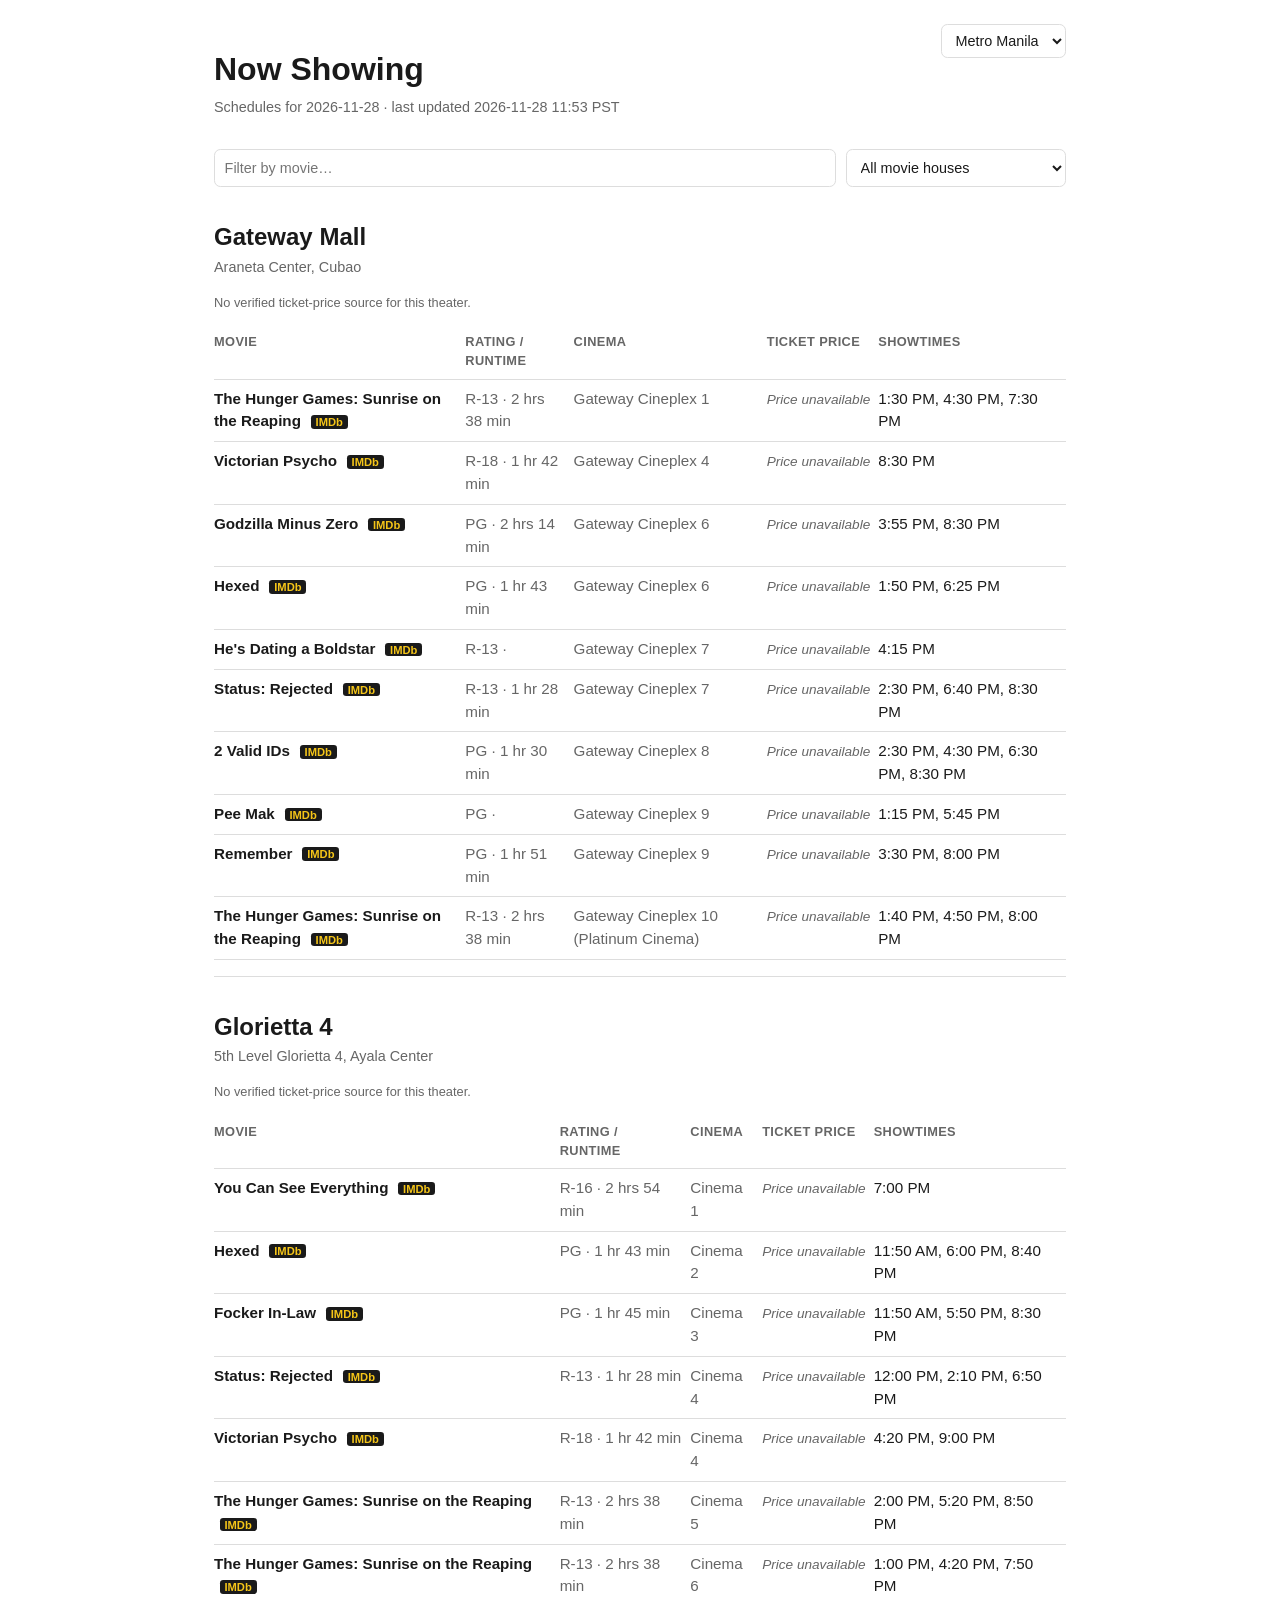
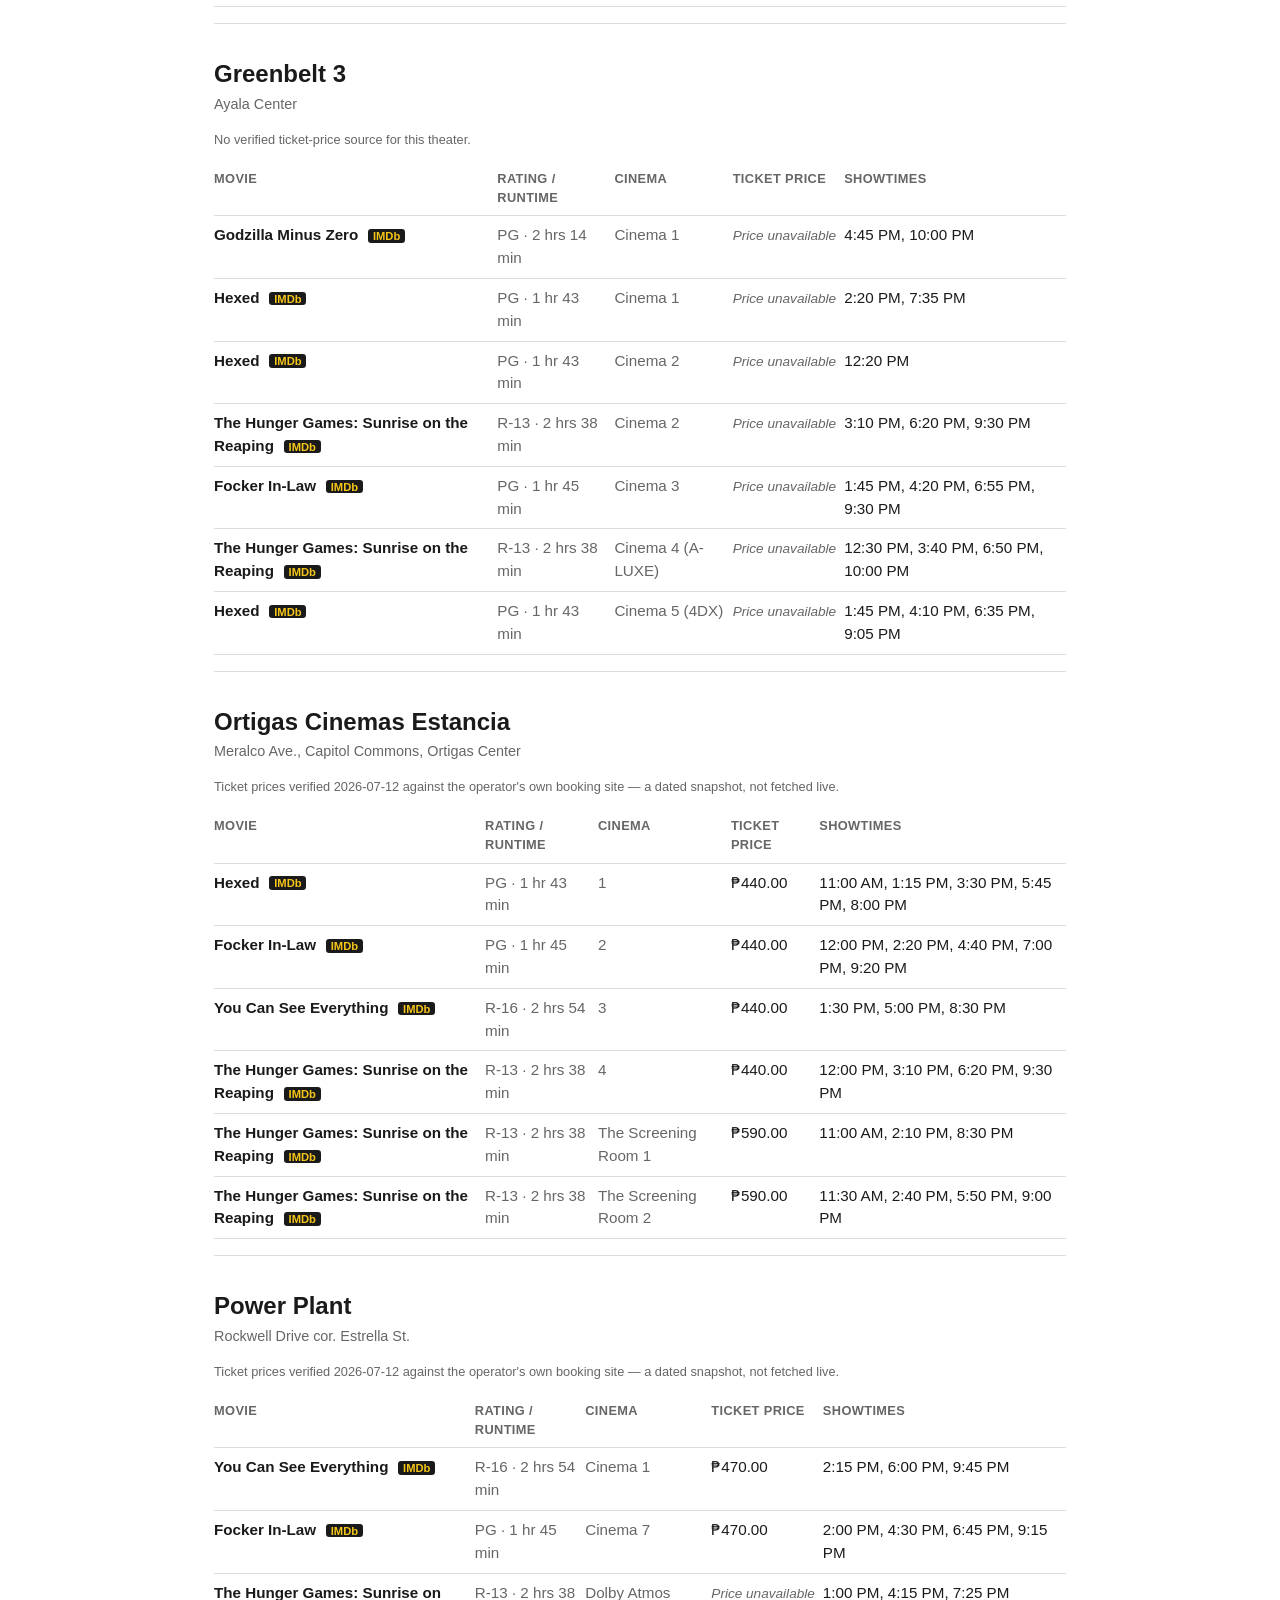
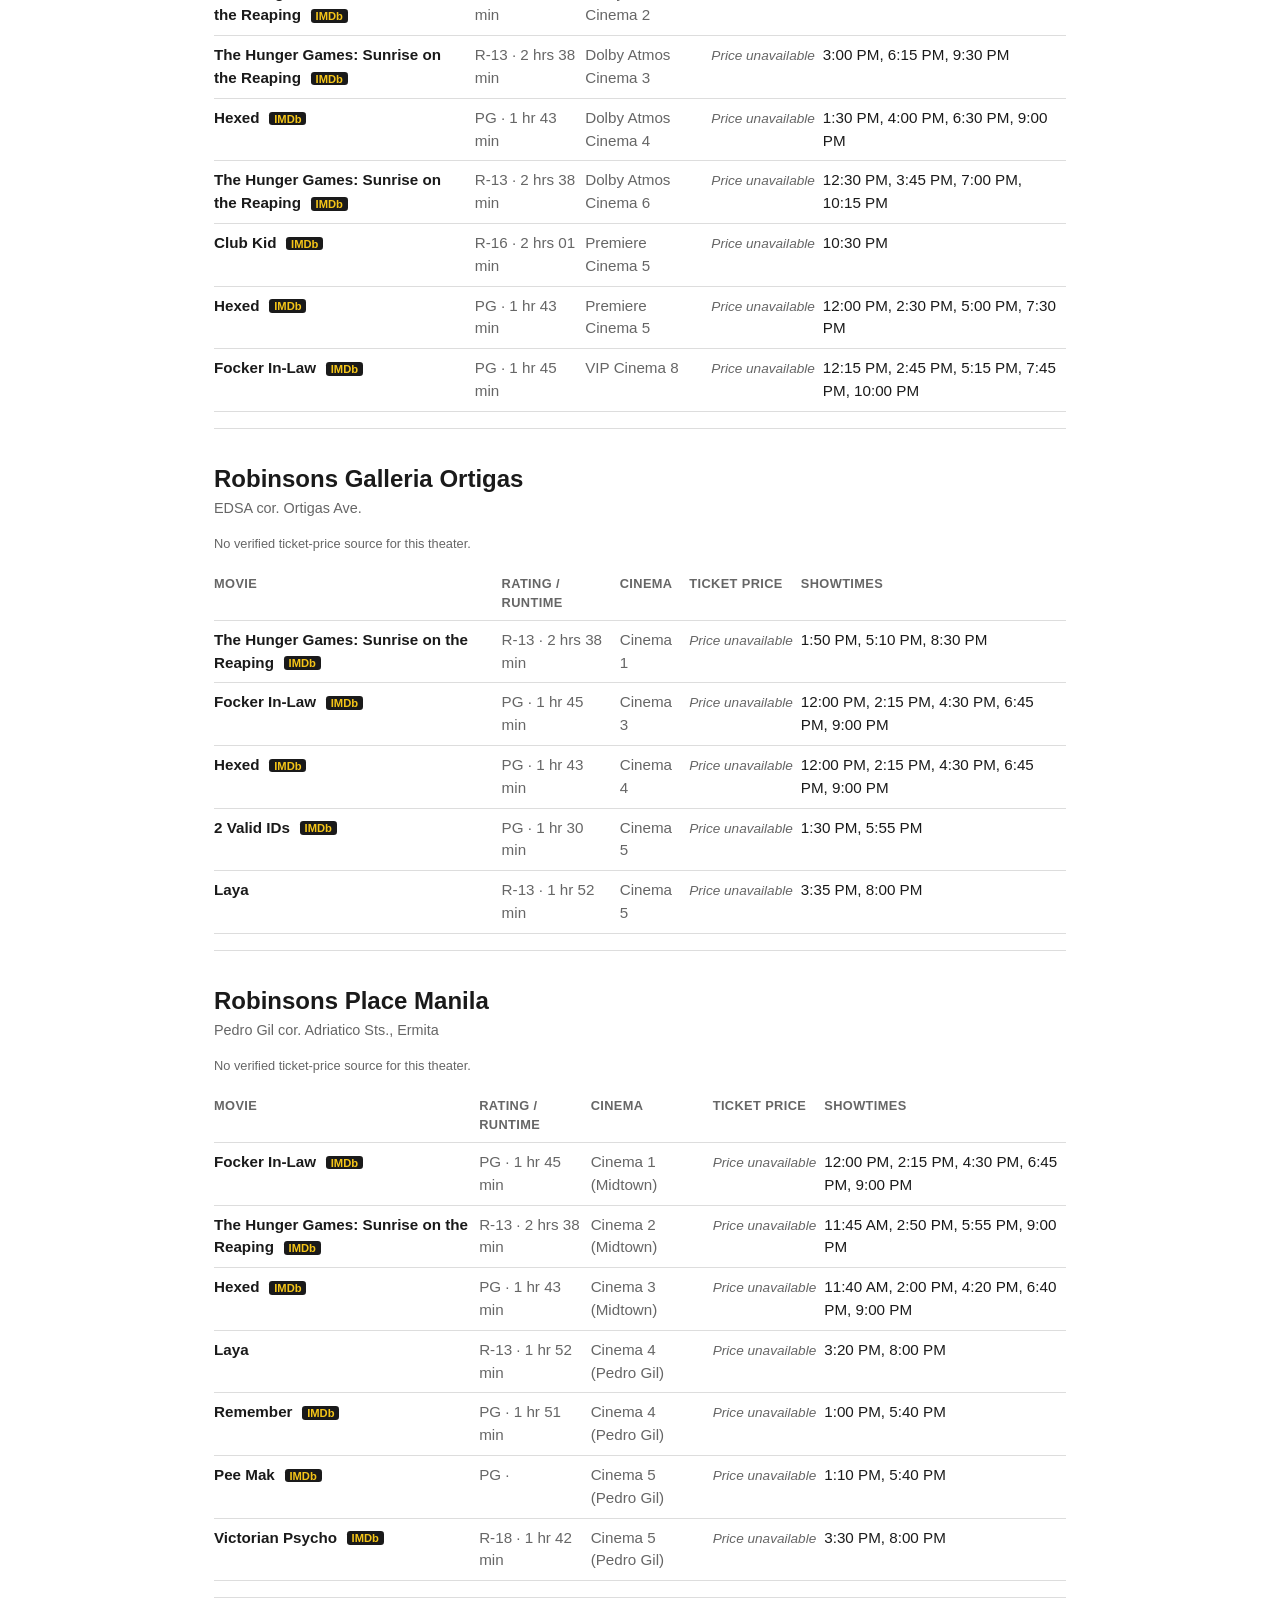
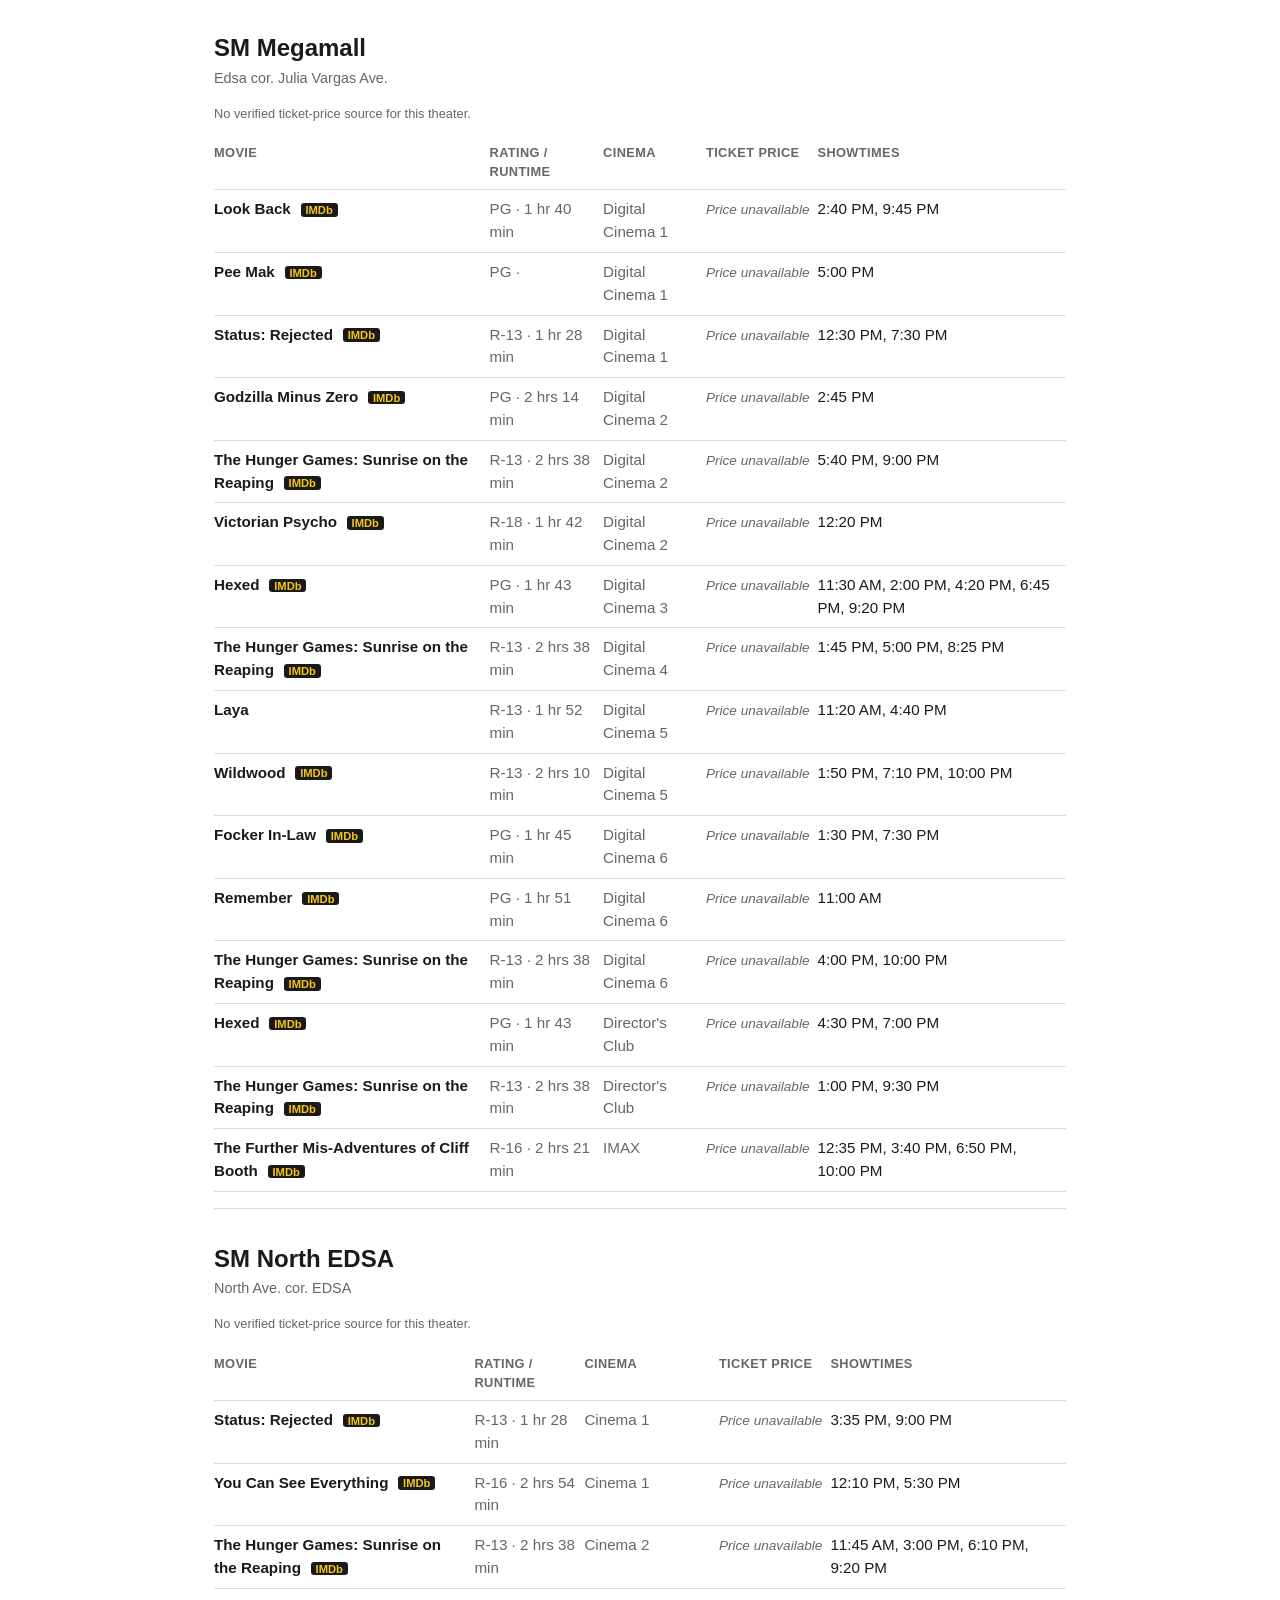
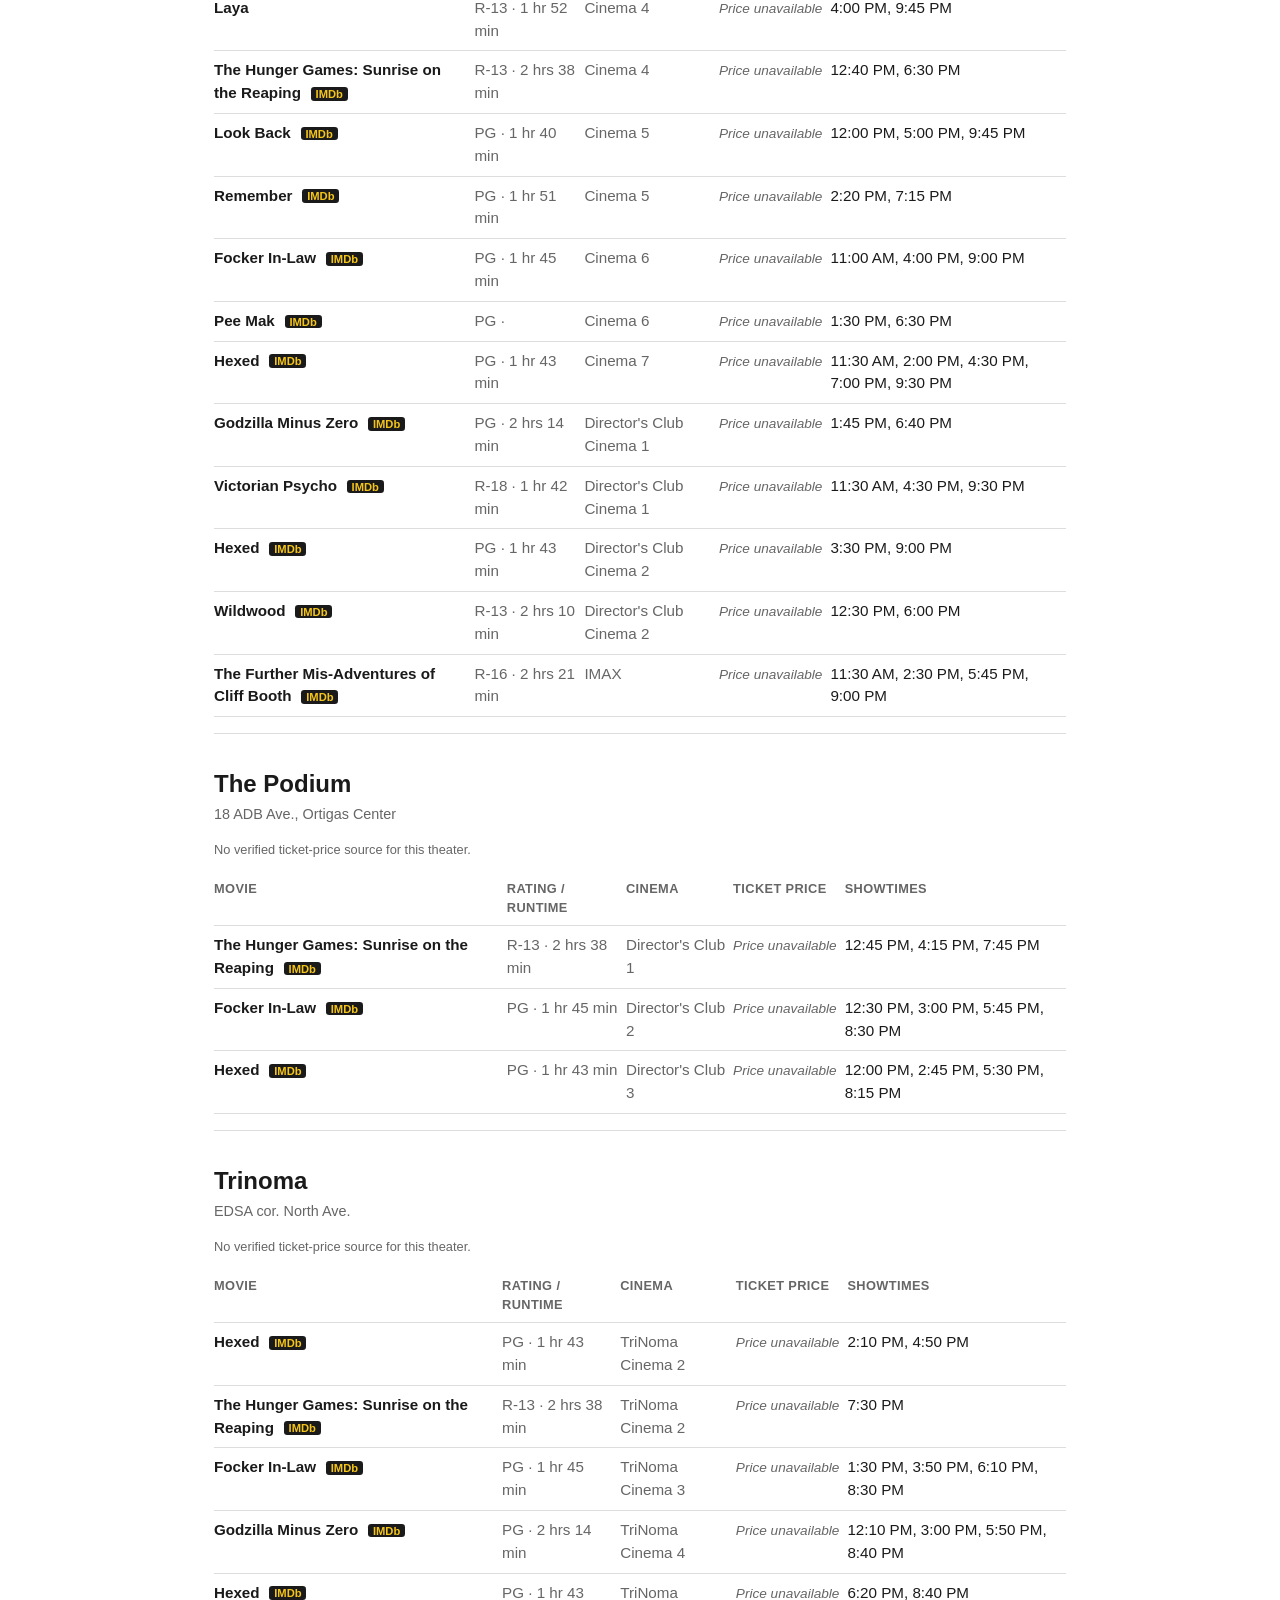
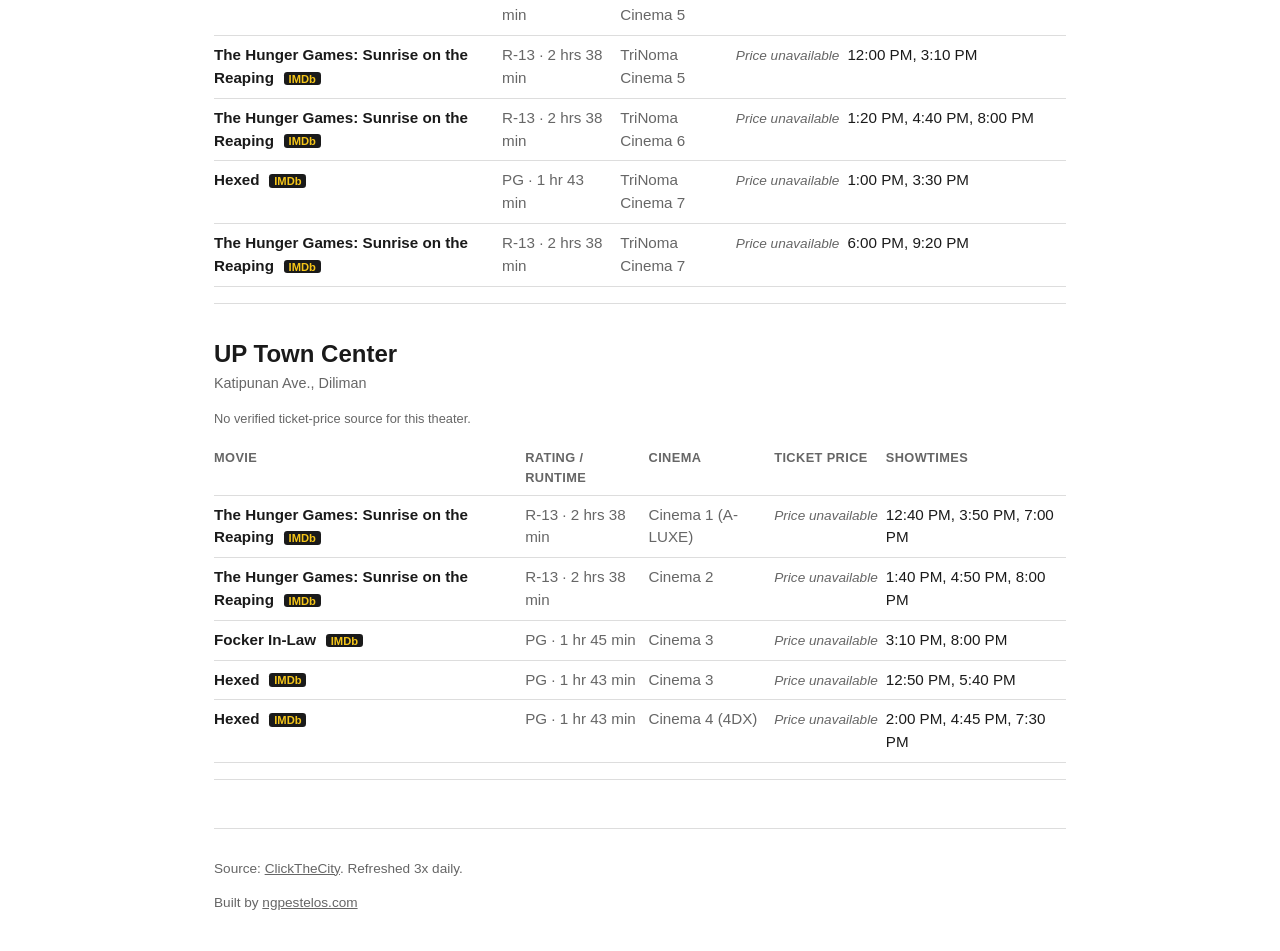
==== commit e895ee82: "chore: refresh schedules 2026-11-28" ====
--- a/public/index.html
+++ b/public/index.html
@@ -10,7 +10,7 @@
 <header class="site-header">
   <div class="header-text">
     <h1>Now Showing</h1>
-    <p class="updated">Schedules for 2026-11-28 &middot; last updated 2026-11-28 03:55 PST</p>
+    <p class="updated">Schedules for 2026-11-28 &middot; last updated 2026-11-28 11:53 PST</p>
   </div>
   <label class="city-filter">
     <span class="visually-hidden">City</span>
@@ -91,8 +91,7 @@
       <table>
         <thead><tr><th>Movie</th><th>Rating / Runtime</th><th>Cinema</th><th>Ticket Price</th><th>Showtimes</th></tr></thead>
         <tbody>
-        <tr data-title="the hunger games: sunrise on the reaping" data-cinema="cinema 1"><td class="title" data-label="Movie">The Hunger Games: Sunrise on the Reaping <a class="imdb-link" href="https://www.imdb.com/title/tt32558705/" target="_blank" rel="noopener" title="View on IMDb">IMDb</a></td><td class="meta" data-label="Rating / Runtime">R-13 &middot; 2 hrs 38 min</td><td class="cinema" data-label="Cinema">Cinema 1</td><td class="price" data-label="Ticket Price"><span class="price-unavailable" title="No verified price source for this theater/room tier">Price unavailable</span></td><td class="showtimes" data-label="Showtimes">11:00 AM</td></tr>
-<tr data-title="you can see everything" data-cinema="cinema 1"><td class="title" data-label="Movie">You Can See Everything <a class="imdb-link" href="https://www.imdb.com/title/tt45368240/" target="_blank" rel="noopener" title="View on IMDb">IMDb</a></td><td class="meta" data-label="Rating / Runtime">R-16 &middot; 2 hrs 54 min</td><td class="cinema" data-label="Cinema">Cinema 1</td><td class="price" data-label="Ticket Price"><span class="price-unavailable" title="No verified price source for this theater/room tier">Price unavailable</span></td><td class="showtimes" data-label="Showtimes">7:00 PM</td></tr>
+        <tr data-title="you can see everything" data-cinema="cinema 1"><td class="title" data-label="Movie">You Can See Everything <a class="imdb-link" href="https://www.imdb.com/title/tt45368240/" target="_blank" rel="noopener" title="View on IMDb">IMDb</a></td><td class="meta" data-label="Rating / Runtime">R-16 &middot; 2 hrs 54 min</td><td class="cinema" data-label="Cinema">Cinema 1</td><td class="price" data-label="Ticket Price"><span class="price-unavailable" title="No verified price source for this theater/room tier">Price unavailable</span></td><td class="showtimes" data-label="Showtimes">7:00 PM</td></tr>
 <tr data-title="hexed" data-cinema="cinema 2"><td class="title" data-label="Movie">Hexed <a class="imdb-link" href="https://www.imdb.com/title/tt38077943/" target="_blank" rel="noopener" title="View on IMDb">IMDb</a></td><td class="meta" data-label="Rating / Runtime">PG &middot; 1 hr 43 min</td><td class="cinema" data-label="Cinema">Cinema 2</td><td class="price" data-label="Ticket Price"><span class="price-unavailable" title="No verified price source for this theater/room tier">Price unavailable</span></td><td class="showtimes" data-label="Showtimes">11:50 AM, 6:00 PM, 8:40 PM</td></tr>
 <tr data-title="focker in-law" data-cinema="cinema 3"><td class="title" data-label="Movie">Focker In-Law <a class="imdb-link" href="https://www.imdb.com/title/tt34966140/" target="_blank" rel="noopener" title="View on IMDb">IMDb</a></td><td class="meta" data-label="Rating / Runtime">PG &middot; 1 hr 45 min</td><td class="cinema" data-label="Cinema">Cinema 3</td><td class="price" data-label="Ticket Price"><span class="price-unavailable" title="No verified price source for this theater/room tier">Price unavailable</span></td><td class="showtimes" data-label="Showtimes">11:50 AM, 5:50 PM, 8:30 PM</td></tr>
 <tr data-title="status: rejected" data-cinema="cinema 4"><td class="title" data-label="Movie">Status: Rejected <a class="imdb-link" href="https://www.imdb.com/title/tt44862514/" target="_blank" rel="noopener" title="View on IMDb">IMDb</a></td><td class="meta" data-label="Rating / Runtime">R-13 &middot; 1 hr 28 min</td><td class="cinema" data-label="Cinema">Cinema 4</td><td class="price" data-label="Ticket Price"><span class="price-unavailable" title="No verified price source for this theater/room tier">Price unavailable</span></td><td class="showtimes" data-label="Showtimes">12:00 PM, 2:10 PM, 6:50 PM</td></tr>
@@ -132,7 +131,7 @@
 <tr data-title="focker in-law" data-cinema="2"><td class="title" data-label="Movie">Focker In-Law <a class="imdb-link" href="https://www.imdb.com/title/tt34966140/" target="_blank" rel="noopener" title="View on IMDb">IMDb</a></td><td class="meta" data-label="Rating / Runtime">PG &middot; 1 hr 45 min</td><td class="cinema" data-label="Cinema">2</td><td class="price" data-label="Ticket Price">&#8369;440.00</td><td class="showtimes" data-label="Showtimes">12:00 PM, 2:20 PM, 4:40 PM, 7:00 PM, 9:20 PM</td></tr>
 <tr data-title="you can see everything" data-cinema="3"><td class="title" data-label="Movie">You Can See Everything <a class="imdb-link" href="https://www.imdb.com/title/tt45368240/" target="_blank" rel="noopener" title="View on IMDb">IMDb</a></td><td class="meta" data-label="Rating / Runtime">R-16 &middot; 2 hrs 54 min</td><td class="cinema" data-label="Cinema">3</td><td class="price" data-label="Ticket Price">&#8369;440.00</td><td class="showtimes" data-label="Showtimes">1:30 PM, 5:00 PM, 8:30 PM</td></tr>
 <tr data-title="the hunger games: sunrise on the reaping" data-cinema="4"><td class="title" data-label="Movie">The Hunger Games: Sunrise on the Reaping <a class="imdb-link" href="https://www.imdb.com/title/tt32558705/" target="_blank" rel="noopener" title="View on IMDb">IMDb</a></td><td class="meta" data-label="Rating / Runtime">R-13 &middot; 2 hrs 38 min</td><td class="cinema" data-label="Cinema">4</td><td class="price" data-label="Ticket Price">&#8369;440.00</td><td class="showtimes" data-label="Showtimes">12:00 PM, 3:10 PM, 6:20 PM, 9:30 PM</td></tr>
-<tr data-title="the hunger games: sunrise on the reaping" data-cinema="the screening room 1"><td class="title" data-label="Movie">The Hunger Games: Sunrise on the Reaping <a class="imdb-link" href="https://www.imdb.com/title/tt32558705/" target="_blank" rel="noopener" title="View on IMDb">IMDb</a></td><td class="meta" data-label="Rating / Runtime">R-13 &middot; 2 hrs 38 min</td><td class="cinema" data-label="Cinema">The Screening Room 1</td><td class="price" data-label="Ticket Price">&#8369;590.00</td><td class="showtimes" data-label="Showtimes">11:00 AM, 2:10 PM, 5:20 PM, 8:30 PM</td></tr>
+<tr data-title="the hunger games: sunrise on the reaping" data-cinema="the screening room 1"><td class="title" data-label="Movie">The Hunger Games: Sunrise on the Reaping <a class="imdb-link" href="https://www.imdb.com/title/tt32558705/" target="_blank" rel="noopener" title="View on IMDb">IMDb</a></td><td class="meta" data-label="Rating / Runtime">R-13 &middot; 2 hrs 38 min</td><td class="cinema" data-label="Cinema">The Screening Room 1</td><td class="price" data-label="Ticket Price">&#8369;590.00</td><td class="showtimes" data-label="Showtimes">11:00 AM, 2:10 PM, 8:30 PM</td></tr>
 <tr data-title="the hunger games: sunrise on the reaping" data-cinema="the screening room 2"><td class="title" data-label="Movie">The Hunger Games: Sunrise on the Reaping <a class="imdb-link" href="https://www.imdb.com/title/tt32558705/" target="_blank" rel="noopener" title="View on IMDb">IMDb</a></td><td class="meta" data-label="Rating / Runtime">R-13 &middot; 2 hrs 38 min</td><td class="cinema" data-label="Cinema">The Screening Room 2</td><td class="price" data-label="Ticket Price">&#8369;590.00</td><td class="showtimes" data-label="Showtimes">11:30 AM, 2:40 PM, 5:50 PM, 9:00 PM</td></tr>
         </tbody>
       </table>
@@ -277,11 +276,20 @@
       <table>
         <thead><tr><th>Movie</th><th>Rating / Runtime</th><th>Cinema</th><th>Ticket Price</th><th>Showtimes</th></tr></thead>
         <tbody>
-        <tr data-title="the hunger games: sunrise on the reaping" data-cinema="cinema 2"><td class="title" data-label="Movie">The Hunger Games: Sunrise on the Reaping <a class="imdb-link" href="https://www.imdb.com/title/tt32558705/" target="_blank" rel="noopener" title="View on IMDb">IMDb</a></td><td class="meta" data-label="Rating / Runtime">R-13 &middot; 2 hrs 38 min</td><td class="cinema" data-label="Cinema">Cinema 2</td><td class="price" data-label="Ticket Price"><span class="price-unavailable" title="No verified price source for this theater/room tier">Price unavailable</span></td><td class="showtimes" data-label="Showtimes">11:45 AM, 3:00 PM, 6:10 PM, 9:20 PM</td></tr>
+        <tr data-title="status: rejected" data-cinema="cinema 1"><td class="title" data-label="Movie">Status: Rejected <a class="imdb-link" href="https://www.imdb.com/title/tt44862514/" target="_blank" rel="noopener" title="View on IMDb">IMDb</a></td><td class="meta" data-label="Rating / Runtime">R-13 &middot; 1 hr 28 min</td><td class="cinema" data-label="Cinema">Cinema 1</td><td class="price" data-label="Ticket Price"><span class="price-unavailable" title="No verified price source for this theater/room tier">Price unavailable</span></td><td class="showtimes" data-label="Showtimes">3:35 PM, 9:00 PM</td></tr>
+<tr data-title="you can see everything" data-cinema="cinema 1"><td class="title" data-label="Movie">You Can See Everything <a class="imdb-link" href="https://www.imdb.com/title/tt45368240/" target="_blank" rel="noopener" title="View on IMDb">IMDb</a></td><td class="meta" data-label="Rating / Runtime">R-16 &middot; 2 hrs 54 min</td><td class="cinema" data-label="Cinema">Cinema 1</td><td class="price" data-label="Ticket Price"><span class="price-unavailable" title="No verified price source for this theater/room tier">Price unavailable</span></td><td class="showtimes" data-label="Showtimes">12:10 PM, 5:30 PM</td></tr>
+<tr data-title="the hunger games: sunrise on the reaping" data-cinema="cinema 2"><td class="title" data-label="Movie">The Hunger Games: Sunrise on the Reaping <a class="imdb-link" href="https://www.imdb.com/title/tt32558705/" target="_blank" rel="noopener" title="View on IMDb">IMDb</a></td><td class="meta" data-label="Rating / Runtime">R-13 &middot; 2 hrs 38 min</td><td class="cinema" data-label="Cinema">Cinema 2</td><td class="price" data-label="Ticket Price"><span class="price-unavailable" title="No verified price source for this theater/room tier">Price unavailable</span></td><td class="showtimes" data-label="Showtimes">11:45 AM, 3:00 PM, 6:10 PM, 9:20 PM</td></tr>
 <tr data-title="laya" data-cinema="cinema 4"><td class="title" data-label="Movie">Laya</td><td class="meta" data-label="Rating / Runtime">R-13 &middot; 1 hr 52 min</td><td class="cinema" data-label="Cinema">Cinema 4</td><td class="price" data-label="Ticket Price"><span class="price-unavailable" title="No verified price source for this theater/room tier">Price unavailable</span></td><td class="showtimes" data-label="Showtimes">4:00 PM, 9:45 PM</td></tr>
 <tr data-title="the hunger games: sunrise on the reaping" data-cinema="cinema 4"><td class="title" data-label="Movie">The Hunger Games: Sunrise on the Reaping <a class="imdb-link" href="https://www.imdb.com/title/tt32558705/" target="_blank" rel="noopener" title="View on IMDb">IMDb</a></td><td class="meta" data-label="Rating / Runtime">R-13 &middot; 2 hrs 38 min</td><td class="cinema" data-label="Cinema">Cinema 4</td><td class="price" data-label="Ticket Price"><span class="price-unavailable" title="No verified price source for this theater/room tier">Price unavailable</span></td><td class="showtimes" data-label="Showtimes">12:40 PM, 6:30 PM</td></tr>
-<tr data-title="look back" data-cinema="cinema 5"><td class="title" data-label="Movie">Look Back <a class="imdb-link" href="https://www.imdb.com/title/tt39094466/" target="_blank" rel="noopener" title="View on IMDb">IMDb</a></td><td class="meta" data-label="Rating / Runtime">PG &middot; 1 hr 40 min</td><td class="cinema" data-label="Cinema">Cinema 5</td><td class="price" data-label="Ticket Price"><span class="price-unavailable" title="No verified price source for this theater/room tier">Price unavailable</span></td><td class="showtimes" data-label="Showtimes">12:00 PM, 5:00 PM</td></tr>
+<tr data-title="look back" data-cinema="cinema 5"><td class="title" data-label="Movie">Look Back <a class="imdb-link" href="https://www.imdb.com/title/tt39094466/" target="_blank" rel="noopener" title="View on IMDb">IMDb</a></td><td class="meta" data-label="Rating / Runtime">PG &middot; 1 hr 40 min</td><td class="cinema" data-label="Cinema">Cinema 5</td><td class="price" data-label="Ticket Price"><span class="price-unavailable" title="No verified price source for this theater/room tier">Price unavailable</span></td><td class="showtimes" data-label="Showtimes">12:00 PM, 5:00 PM, 9:45 PM</td></tr>
+<tr data-title="remember" data-cinema="cinema 5"><td class="title" data-label="Movie">Remember <a class="imdb-link" href="https://www.imdb.com/title/tt43454326/" target="_blank" rel="noopener" title="View on IMDb">IMDb</a></td><td class="meta" data-label="Rating / Runtime">PG &middot; 1 hr 51 min</td><td class="cinema" data-label="Cinema">Cinema 5</td><td class="price" data-label="Ticket Price"><span class="price-unavailable" title="No verified price source for this theater/room tier">Price unavailable</span></td><td class="showtimes" data-label="Showtimes">2:20 PM, 7:15 PM</td></tr>
+<tr data-title="focker in-law" data-cinema="cinema 6"><td class="title" data-label="Movie">Focker In-Law <a class="imdb-link" href="https://www.imdb.com/title/tt34966140/" target="_blank" rel="noopener" title="View on IMDb">IMDb</a></td><td class="meta" data-label="Rating / Runtime">PG &middot; 1 hr 45 min</td><td class="cinema" data-label="Cinema">Cinema 6</td><td class="price" data-label="Ticket Price"><span class="price-unavailable" title="No verified price source for this theater/room tier">Price unavailable</span></td><td class="showtimes" data-label="Showtimes">11:00 AM, 4:00 PM, 9:00 PM</td></tr>
+<tr data-title="pee mak" data-cinema="cinema 6"><td class="title" data-label="Movie">Pee Mak <a class="imdb-link" href="https://www.imdb.com/title/tt44112588/" target="_blank" rel="noopener" title="View on IMDb">IMDb</a></td><td class="meta" data-label="Rating / Runtime">PG &middot; </td><td class="cinema" data-label="Cinema">Cinema 6</td><td class="price" data-label="Ticket Price"><span class="price-unavailable" title="No verified price source for this theater/room tier">Price unavailable</span></td><td class="showtimes" data-label="Showtimes">1:30 PM, 6:30 PM</td></tr>
 <tr data-title="hexed" data-cinema="cinema 7"><td class="title" data-label="Movie">Hexed <a class="imdb-link" href="https://www.imdb.com/title/tt38077943/" target="_blank" rel="noopener" title="View on IMDb">IMDb</a></td><td class="meta" data-label="Rating / Runtime">PG &middot; 1 hr 43 min</td><td class="cinema" data-label="Cinema">Cinema 7</td><td class="price" data-label="Ticket Price"><span class="price-unavailable" title="No verified price source for this theater/room tier">Price unavailable</span></td><td class="showtimes" data-label="Showtimes">11:30 AM, 2:00 PM, 4:30 PM, 7:00 PM, 9:30 PM</td></tr>
+<tr data-title="godzilla minus zero" data-cinema="director&#x27;s club cinema 1"><td class="title" data-label="Movie">Godzilla Minus Zero <a class="imdb-link" href="https://www.imdb.com/title/tt34384661/" target="_blank" rel="noopener" title="View on IMDb">IMDb</a></td><td class="meta" data-label="Rating / Runtime">PG &middot; 2 hrs 14 min</td><td class="cinema" data-label="Cinema">Director&#x27;s Club Cinema 1</td><td class="price" data-label="Ticket Price"><span class="price-unavailable" title="No verified price source for this theater/room tier">Price unavailable</span></td><td class="showtimes" data-label="Showtimes">1:45 PM, 6:40 PM</td></tr>
+<tr data-title="victorian psycho" data-cinema="director&#x27;s club cinema 1"><td class="title" data-label="Movie">Victorian Psycho <a class="imdb-link" href="https://www.imdb.com/title/tt34374553/" target="_blank" rel="noopener" title="View on IMDb">IMDb</a></td><td class="meta" data-label="Rating / Runtime">R-18 &middot; 1 hr 42 min</td><td class="cinema" data-label="Cinema">Director&#x27;s Club Cinema 1</td><td class="price" data-label="Ticket Price"><span class="price-unavailable" title="No verified price source for this theater/room tier">Price unavailable</span></td><td class="showtimes" data-label="Showtimes">11:30 AM, 4:30 PM, 9:30 PM</td></tr>
+<tr data-title="hexed" data-cinema="director&#x27;s club cinema 2"><td class="title" data-label="Movie">Hexed <a class="imdb-link" href="https://www.imdb.com/title/tt38077943/" target="_blank" rel="noopener" title="View on IMDb">IMDb</a></td><td class="meta" data-label="Rating / Runtime">PG &middot; 1 hr 43 min</td><td class="cinema" data-label="Cinema">Director&#x27;s Club Cinema 2</td><td class="price" data-label="Ticket Price"><span class="price-unavailable" title="No verified price source for this theater/room tier">Price unavailable</span></td><td class="showtimes" data-label="Showtimes">3:30 PM, 9:00 PM</td></tr>
+<tr data-title="wildwood" data-cinema="director&#x27;s club cinema 2"><td class="title" data-label="Movie">Wildwood <a class="imdb-link" href="https://www.imdb.com/title/tt2056785/" target="_blank" rel="noopener" title="View on IMDb">IMDb</a></td><td class="meta" data-label="Rating / Runtime">R-13 &middot; 2 hrs 10 min</td><td class="cinema" data-label="Cinema">Director&#x27;s Club Cinema 2</td><td class="price" data-label="Ticket Price"><span class="price-unavailable" title="No verified price source for this theater/room tier">Price unavailable</span></td><td class="showtimes" data-label="Showtimes">12:30 PM, 6:00 PM</td></tr>
 <tr data-title="the further mis-adventures of cliff booth" data-cinema="imax"><td class="title" data-label="Movie">The Further Mis-Adventures of Cliff Booth <a class="imdb-link" href="https://www.imdb.com/title/tt36408401/" target="_blank" rel="noopener" title="View on IMDb">IMDb</a></td><td class="meta" data-label="Rating / Runtime">R-16 &middot; 2 hrs 21 min</td><td class="cinema" data-label="Cinema">IMAX</td><td class="price" data-label="Ticket Price"><span class="price-unavailable" title="No verified price source for this theater/room tier">Price unavailable</span></td><td class="showtimes" data-label="Showtimes">11:30 AM, 2:30 PM, 5:45 PM, 9:00 PM</td></tr>
         </tbody>
       </table>
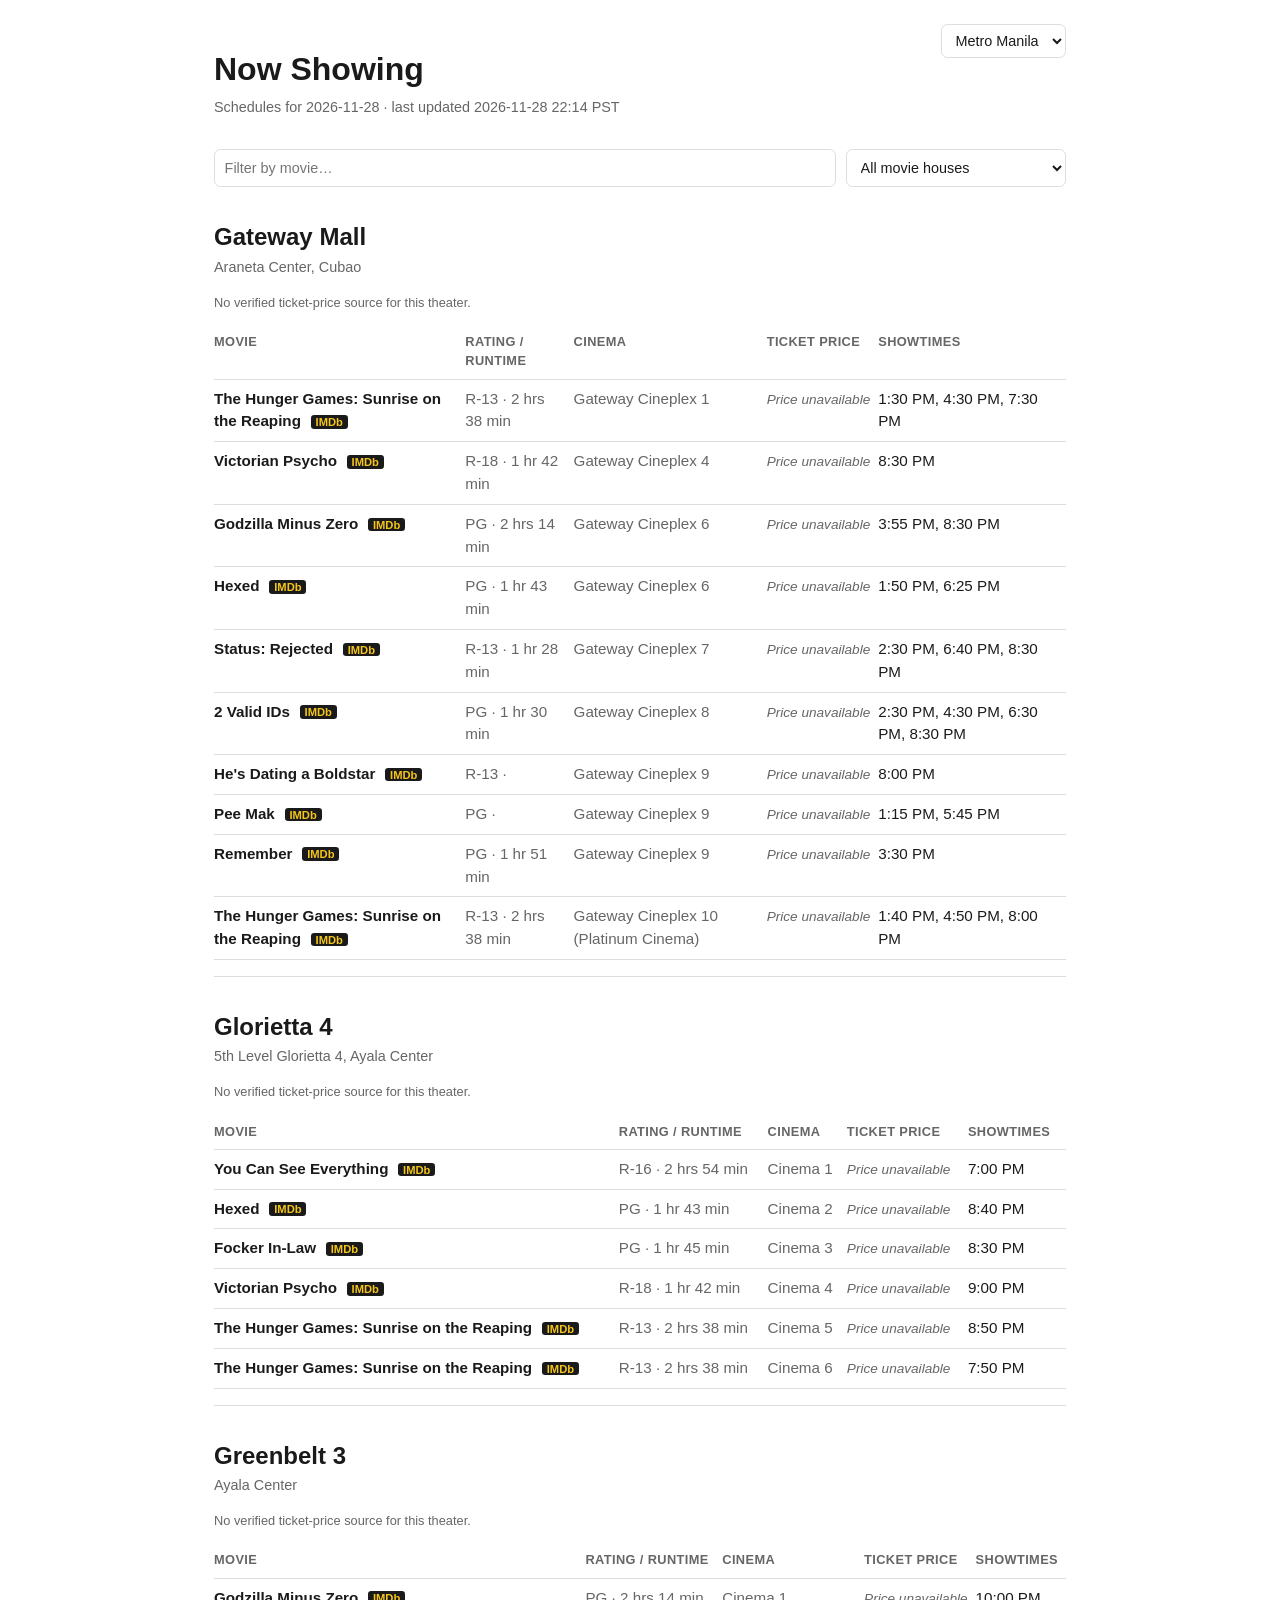
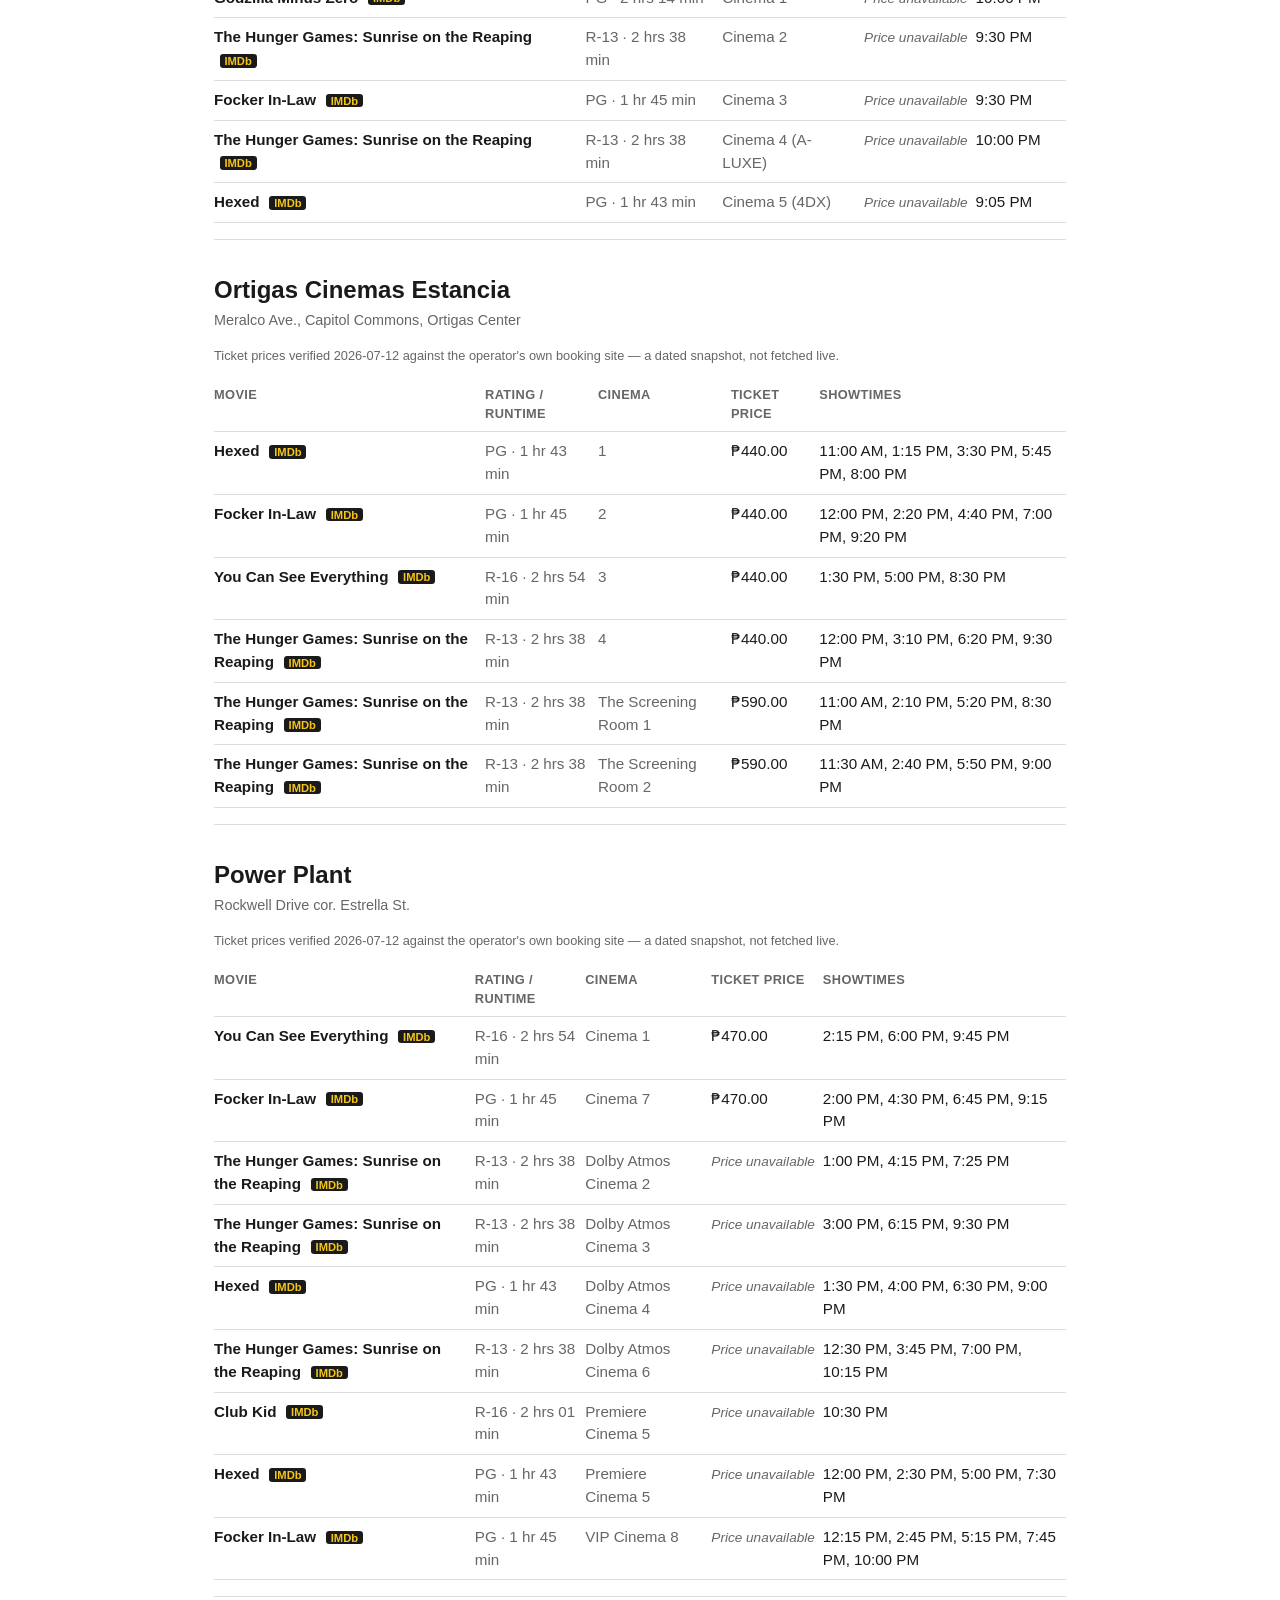
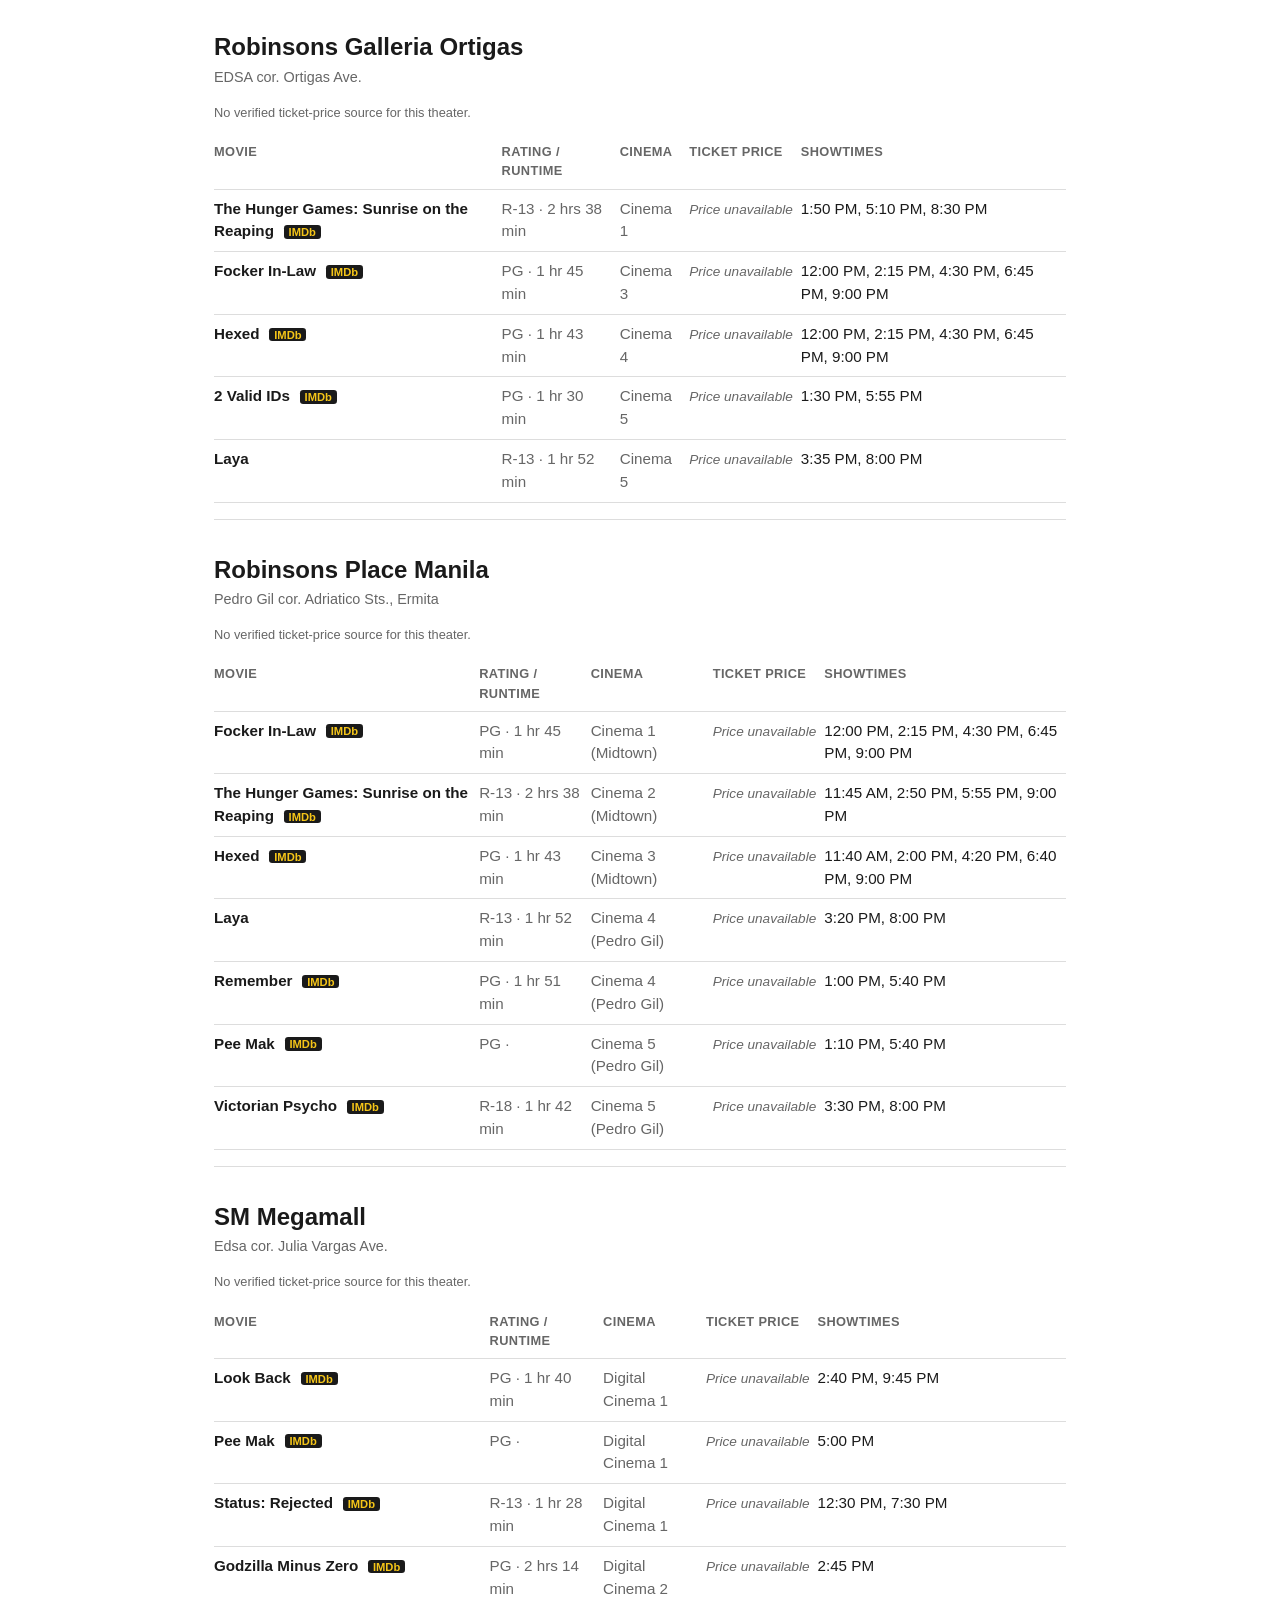
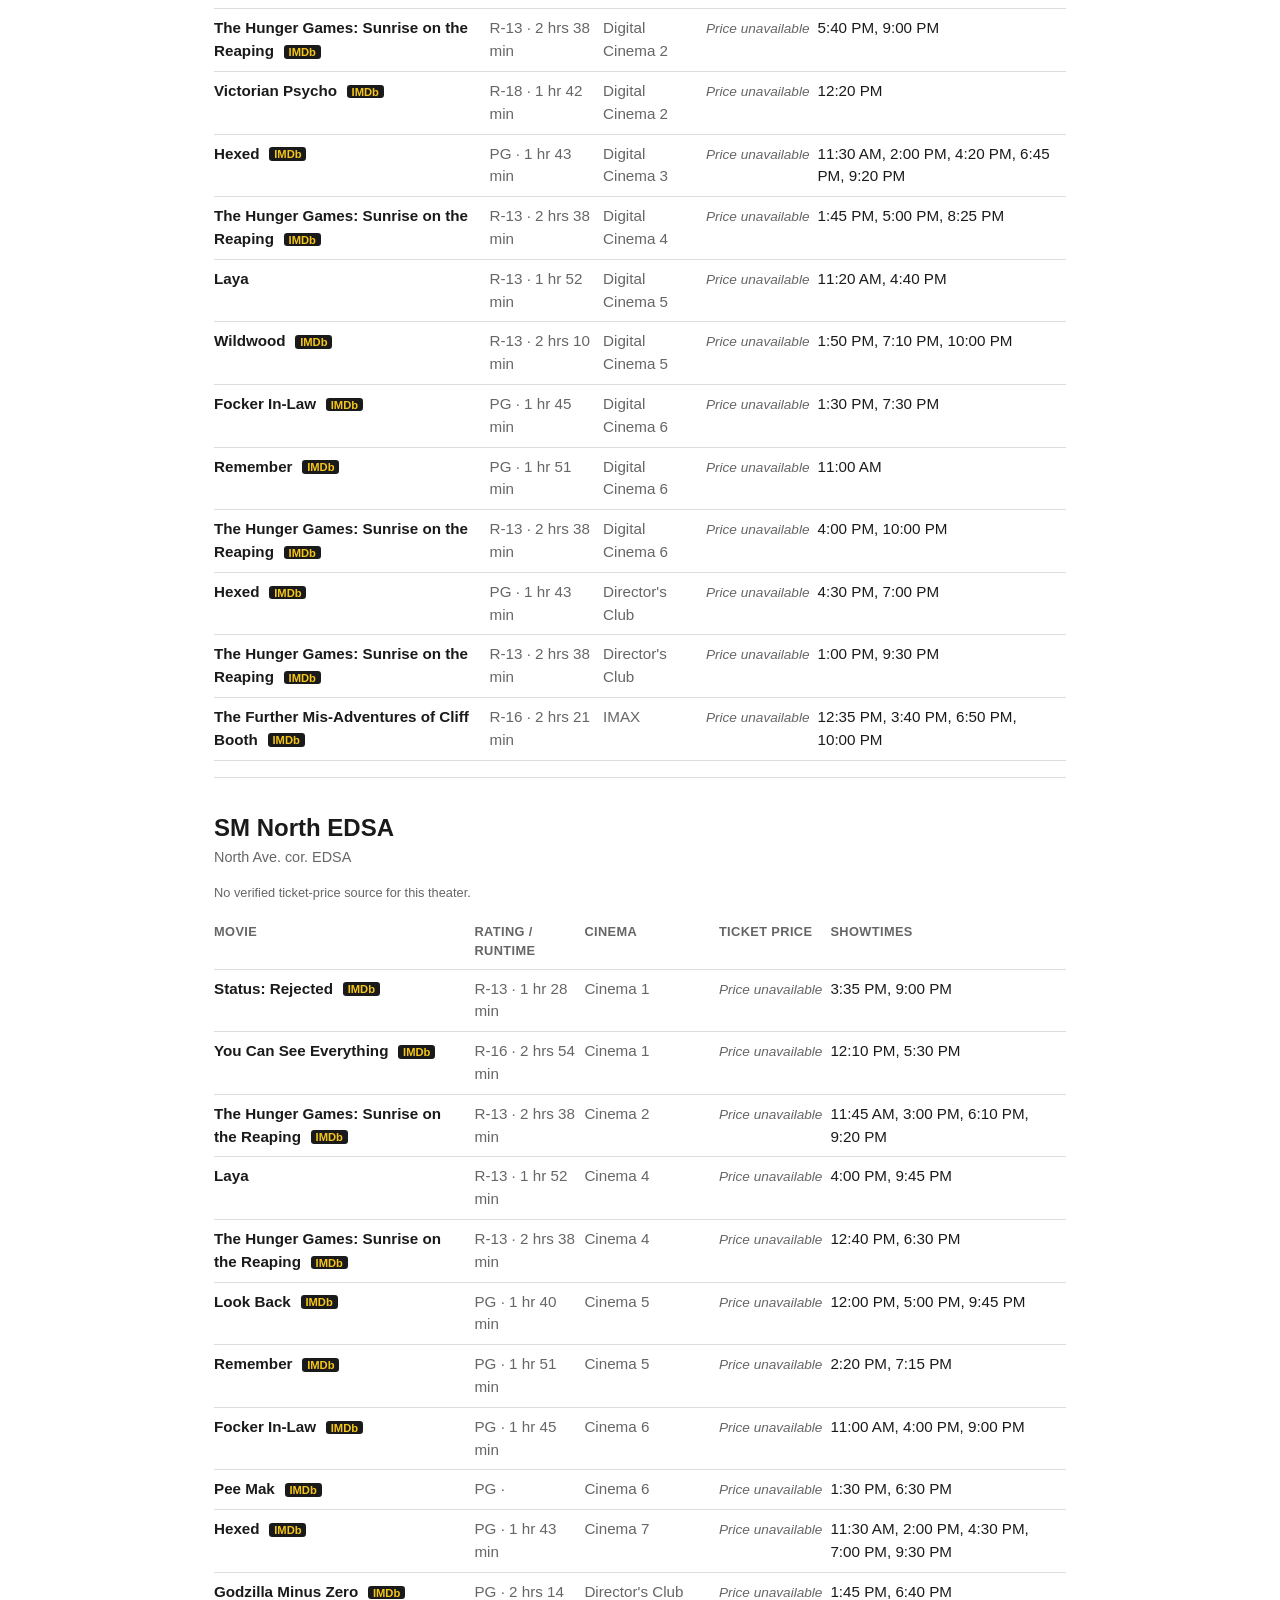
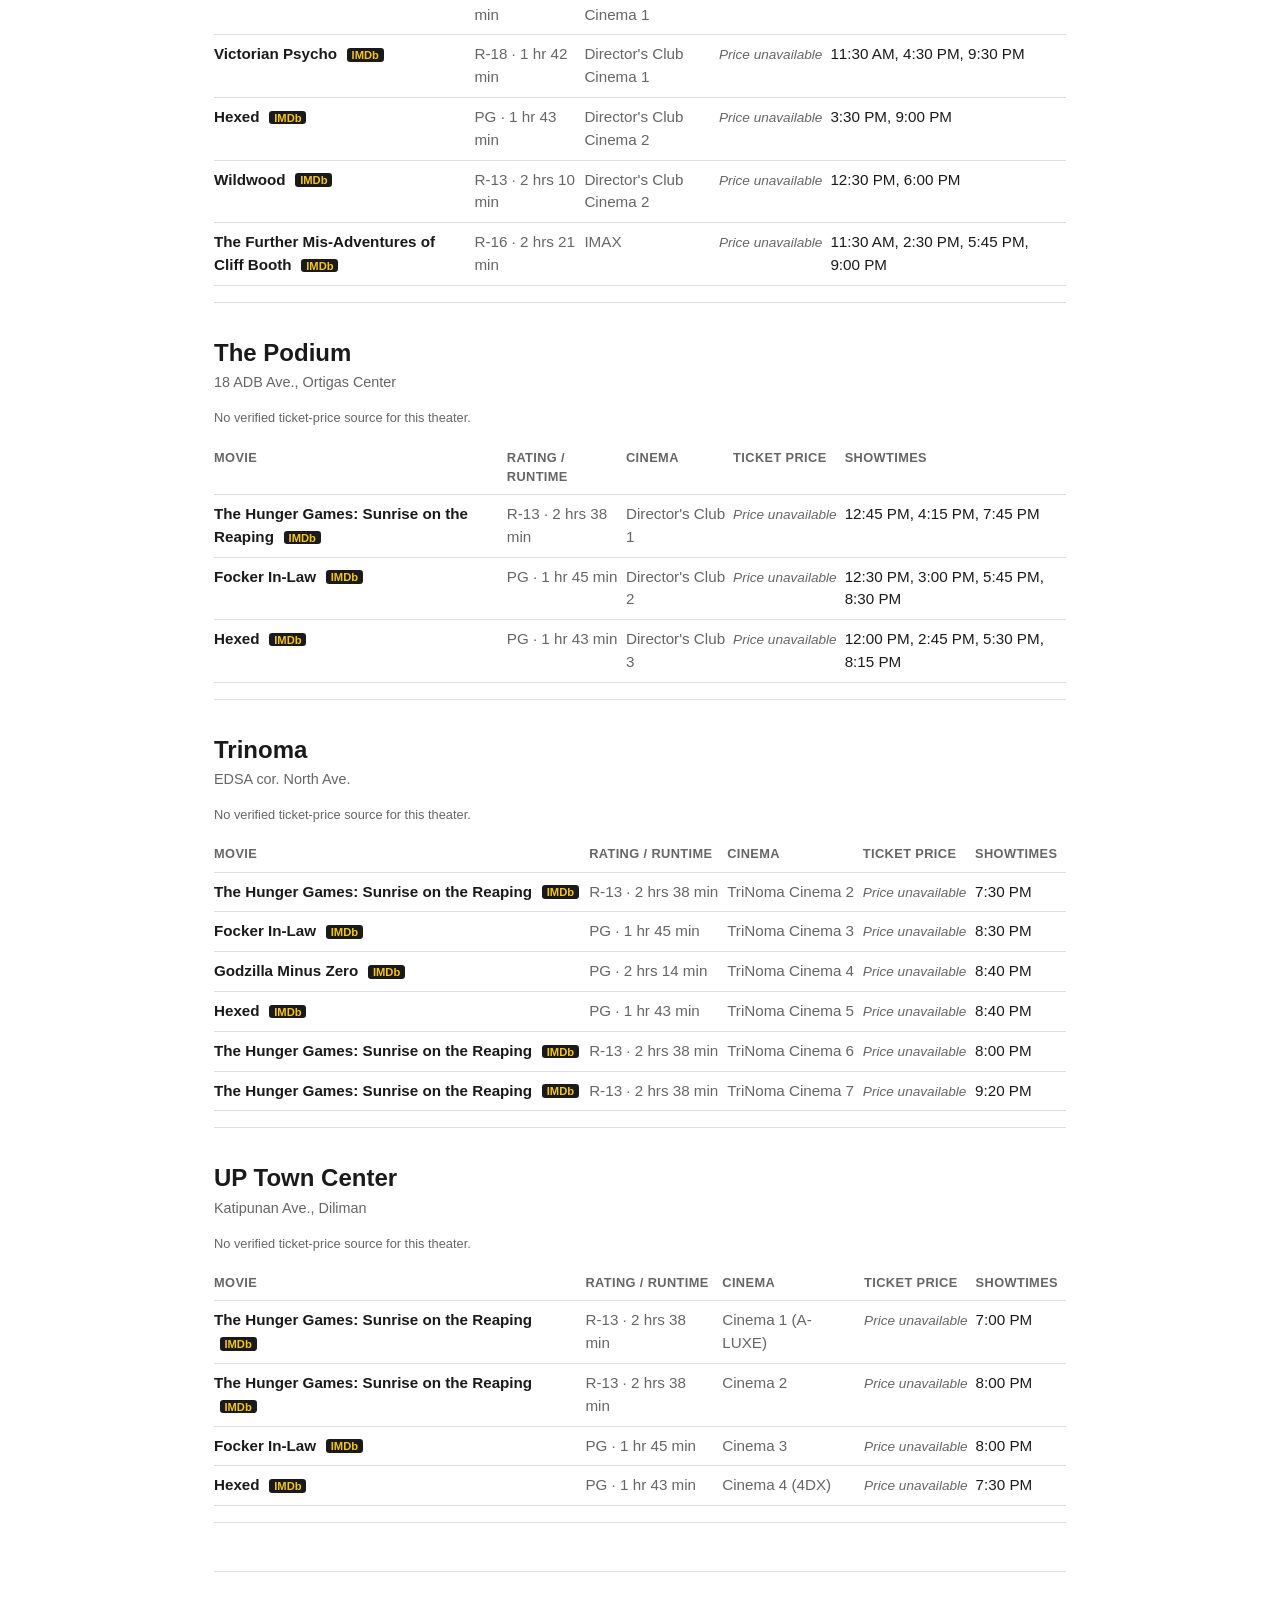
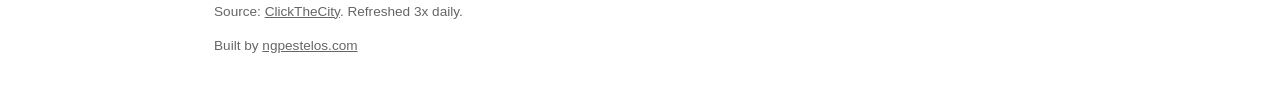
==== commit 31d525b9: "chore: refresh schedules 2026-11-28" ====
--- a/public/index.html
+++ b/public/index.html
@@ -10,7 +10,7 @@
 <header class="site-header">
   <div class="header-text">
     <h1>Now Showing</h1>
-    <p class="updated">Schedules for 2026-11-28 &middot; last updated 2026-11-28 11:53 PST</p>
+    <p class="updated">Schedules for 2026-11-28 &middot; last updated 2026-11-28 22:14 PST</p>
   </div>
   <label class="city-filter">
     <span class="visually-hidden">City</span>
@@ -74,11 +74,11 @@
 <tr data-title="victorian psycho" data-cinema="gateway cineplex 4"><td class="title" data-label="Movie">Victorian Psycho <a class="imdb-link" href="https://www.imdb.com/title/tt34374553/" target="_blank" rel="noopener" title="View on IMDb">IMDb</a></td><td class="meta" data-label="Rating / Runtime">R-18 &middot; 1 hr 42 min</td><td class="cinema" data-label="Cinema">Gateway Cineplex 4</td><td class="price" data-label="Ticket Price"><span class="price-unavailable" title="No verified price source for this theater/room tier">Price unavailable</span></td><td class="showtimes" data-label="Showtimes">8:30 PM</td></tr>
 <tr data-title="godzilla minus zero" data-cinema="gateway cineplex 6"><td class="title" data-label="Movie">Godzilla Minus Zero <a class="imdb-link" href="https://www.imdb.com/title/tt34384661/" target="_blank" rel="noopener" title="View on IMDb">IMDb</a></td><td class="meta" data-label="Rating / Runtime">PG &middot; 2 hrs 14 min</td><td class="cinema" data-label="Cinema">Gateway Cineplex 6</td><td class="price" data-label="Ticket Price"><span class="price-unavailable" title="No verified price source for this theater/room tier">Price unavailable</span></td><td class="showtimes" data-label="Showtimes">3:55 PM, 8:30 PM</td></tr>
 <tr data-title="hexed" data-cinema="gateway cineplex 6"><td class="title" data-label="Movie">Hexed <a class="imdb-link" href="https://www.imdb.com/title/tt38077943/" target="_blank" rel="noopener" title="View on IMDb">IMDb</a></td><td class="meta" data-label="Rating / Runtime">PG &middot; 1 hr 43 min</td><td class="cinema" data-label="Cinema">Gateway Cineplex 6</td><td class="price" data-label="Ticket Price"><span class="price-unavailable" title="No verified price source for this theater/room tier">Price unavailable</span></td><td class="showtimes" data-label="Showtimes">1:50 PM, 6:25 PM</td></tr>
-<tr data-title="he&#x27;s dating a boldstar" data-cinema="gateway cineplex 7"><td class="title" data-label="Movie">He&#x27;s Dating a Boldstar <a class="imdb-link" href="https://www.imdb.com/title/tt46669056/" target="_blank" rel="noopener" title="View on IMDb">IMDb</a></td><td class="meta" data-label="Rating / Runtime">R-13 &middot; </td><td class="cinema" data-label="Cinema">Gateway Cineplex 7</td><td class="price" data-label="Ticket Price"><span class="price-unavailable" title="No verified price source for this theater/room tier">Price unavailable</span></td><td class="showtimes" data-label="Showtimes">4:15 PM</td></tr>
 <tr data-title="status: rejected" data-cinema="gateway cineplex 7"><td class="title" data-label="Movie">Status: Rejected <a class="imdb-link" href="https://www.imdb.com/title/tt44862514/" target="_blank" rel="noopener" title="View on IMDb">IMDb</a></td><td class="meta" data-label="Rating / Runtime">R-13 &middot; 1 hr 28 min</td><td class="cinema" data-label="Cinema">Gateway Cineplex 7</td><td class="price" data-label="Ticket Price"><span class="price-unavailable" title="No verified price source for this theater/room tier">Price unavailable</span></td><td class="showtimes" data-label="Showtimes">2:30 PM, 6:40 PM, 8:30 PM</td></tr>
 <tr data-title="2 valid ids" data-cinema="gateway cineplex 8"><td class="title" data-label="Movie">2 Valid IDs <a class="imdb-link" href="https://www.imdb.com/title/tt43807653/" target="_blank" rel="noopener" title="View on IMDb">IMDb</a></td><td class="meta" data-label="Rating / Runtime">PG &middot; 1 hr 30 min</td><td class="cinema" data-label="Cinema">Gateway Cineplex 8</td><td class="price" data-label="Ticket Price"><span class="price-unavailable" title="No verified price source for this theater/room tier">Price unavailable</span></td><td class="showtimes" data-label="Showtimes">2:30 PM, 4:30 PM, 6:30 PM, 8:30 PM</td></tr>
+<tr data-title="he&#x27;s dating a boldstar" data-cinema="gateway cineplex 9"><td class="title" data-label="Movie">He&#x27;s Dating a Boldstar <a class="imdb-link" href="https://www.imdb.com/title/tt46669056/" target="_blank" rel="noopener" title="View on IMDb">IMDb</a></td><td class="meta" data-label="Rating / Runtime">R-13 &middot; </td><td class="cinema" data-label="Cinema">Gateway Cineplex 9</td><td class="price" data-label="Ticket Price"><span class="price-unavailable" title="No verified price source for this theater/room tier">Price unavailable</span></td><td class="showtimes" data-label="Showtimes">8:00 PM</td></tr>
 <tr data-title="pee mak" data-cinema="gateway cineplex 9"><td class="title" data-label="Movie">Pee Mak <a class="imdb-link" href="https://www.imdb.com/title/tt44112588/" target="_blank" rel="noopener" title="View on IMDb">IMDb</a></td><td class="meta" data-label="Rating / Runtime">PG &middot; </td><td class="cinema" data-label="Cinema">Gateway Cineplex 9</td><td class="price" data-label="Ticket Price"><span class="price-unavailable" title="No verified price source for this theater/room tier">Price unavailable</span></td><td class="showtimes" data-label="Showtimes">1:15 PM, 5:45 PM</td></tr>
-<tr data-title="remember" data-cinema="gateway cineplex 9"><td class="title" data-label="Movie">Remember <a class="imdb-link" href="https://www.imdb.com/title/tt43454326/" target="_blank" rel="noopener" title="View on IMDb">IMDb</a></td><td class="meta" data-label="Rating / Runtime">PG &middot; 1 hr 51 min</td><td class="cinema" data-label="Cinema">Gateway Cineplex 9</td><td class="price" data-label="Ticket Price"><span class="price-unavailable" title="No verified price source for this theater/room tier">Price unavailable</span></td><td class="showtimes" data-label="Showtimes">3:30 PM, 8:00 PM</td></tr>
+<tr data-title="remember" data-cinema="gateway cineplex 9"><td class="title" data-label="Movie">Remember <a class="imdb-link" href="https://www.imdb.com/title/tt43454326/" target="_blank" rel="noopener" title="View on IMDb">IMDb</a></td><td class="meta" data-label="Rating / Runtime">PG &middot; 1 hr 51 min</td><td class="cinema" data-label="Cinema">Gateway Cineplex 9</td><td class="price" data-label="Ticket Price"><span class="price-unavailable" title="No verified price source for this theater/room tier">Price unavailable</span></td><td class="showtimes" data-label="Showtimes">3:30 PM</td></tr>
 <tr data-title="the hunger games: sunrise on the reaping" data-cinema="gateway cineplex 10 (platinum cinema)"><td class="title" data-label="Movie">The Hunger Games: Sunrise on the Reaping <a class="imdb-link" href="https://www.imdb.com/title/tt32558705/" target="_blank" rel="noopener" title="View on IMDb">IMDb</a></td><td class="meta" data-label="Rating / Runtime">R-13 &middot; 2 hrs 38 min</td><td class="cinema" data-label="Cinema">Gateway Cineplex 10 (Platinum Cinema)</td><td class="price" data-label="Ticket Price"><span class="price-unavailable" title="No verified price source for this theater/room tier">Price unavailable</span></td><td class="showtimes" data-label="Showtimes">1:40 PM, 4:50 PM, 8:00 PM</td></tr>
         </tbody>
       </table>
@@ -92,12 +92,11 @@
         <thead><tr><th>Movie</th><th>Rating / Runtime</th><th>Cinema</th><th>Ticket Price</th><th>Showtimes</th></tr></thead>
         <tbody>
         <tr data-title="you can see everything" data-cinema="cinema 1"><td class="title" data-label="Movie">You Can See Everything <a class="imdb-link" href="https://www.imdb.com/title/tt45368240/" target="_blank" rel="noopener" title="View on IMDb">IMDb</a></td><td class="meta" data-label="Rating / Runtime">R-16 &middot; 2 hrs 54 min</td><td class="cinema" data-label="Cinema">Cinema 1</td><td class="price" data-label="Ticket Price"><span class="price-unavailable" title="No verified price source for this theater/room tier">Price unavailable</span></td><td class="showtimes" data-label="Showtimes">7:00 PM</td></tr>
-<tr data-title="hexed" data-cinema="cinema 2"><td class="title" data-label="Movie">Hexed <a class="imdb-link" href="https://www.imdb.com/title/tt38077943/" target="_blank" rel="noopener" title="View on IMDb">IMDb</a></td><td class="meta" data-label="Rating / Runtime">PG &middot; 1 hr 43 min</td><td class="cinema" data-label="Cinema">Cinema 2</td><td class="price" data-label="Ticket Price"><span class="price-unavailable" title="No verified price source for this theater/room tier">Price unavailable</span></td><td class="showtimes" data-label="Showtimes">11:50 AM, 6:00 PM, 8:40 PM</td></tr>
-<tr data-title="focker in-law" data-cinema="cinema 3"><td class="title" data-label="Movie">Focker In-Law <a class="imdb-link" href="https://www.imdb.com/title/tt34966140/" target="_blank" rel="noopener" title="View on IMDb">IMDb</a></td><td class="meta" data-label="Rating / Runtime">PG &middot; 1 hr 45 min</td><td class="cinema" data-label="Cinema">Cinema 3</td><td class="price" data-label="Ticket Price"><span class="price-unavailable" title="No verified price source for this theater/room tier">Price unavailable</span></td><td class="showtimes" data-label="Showtimes">11:50 AM, 5:50 PM, 8:30 PM</td></tr>
-<tr data-title="status: rejected" data-cinema="cinema 4"><td class="title" data-label="Movie">Status: Rejected <a class="imdb-link" href="https://www.imdb.com/title/tt44862514/" target="_blank" rel="noopener" title="View on IMDb">IMDb</a></td><td class="meta" data-label="Rating / Runtime">R-13 &middot; 1 hr 28 min</td><td class="cinema" data-label="Cinema">Cinema 4</td><td class="price" data-label="Ticket Price"><span class="price-unavailable" title="No verified price source for this theater/room tier">Price unavailable</span></td><td class="showtimes" data-label="Showtimes">12:00 PM, 2:10 PM, 6:50 PM</td></tr>
-<tr data-title="victorian psycho" data-cinema="cinema 4"><td class="title" data-label="Movie">Victorian Psycho <a class="imdb-link" href="https://www.imdb.com/title/tt34374553/" target="_blank" rel="noopener" title="View on IMDb">IMDb</a></td><td class="meta" data-label="Rating / Runtime">R-18 &middot; 1 hr 42 min</td><td class="cinema" data-label="Cinema">Cinema 4</td><td class="price" data-label="Ticket Price"><span class="price-unavailable" title="No verified price source for this theater/room tier">Price unavailable</span></td><td class="showtimes" data-label="Showtimes">4:20 PM, 9:00 PM</td></tr>
-<tr data-title="the hunger games: sunrise on the reaping" data-cinema="cinema 5"><td class="title" data-label="Movie">The Hunger Games: Sunrise on the Reaping <a class="imdb-link" href="https://www.imdb.com/title/tt32558705/" target="_blank" rel="noopener" title="View on IMDb">IMDb</a></td><td class="meta" data-label="Rating / Runtime">R-13 &middot; 2 hrs 38 min</td><td class="cinema" data-label="Cinema">Cinema 5</td><td class="price" data-label="Ticket Price"><span class="price-unavailable" title="No verified price source for this theater/room tier">Price unavailable</span></td><td class="showtimes" data-label="Showtimes">2:00 PM, 5:20 PM, 8:50 PM</td></tr>
-<tr data-title="the hunger games: sunrise on the reaping" data-cinema="cinema 6"><td class="title" data-label="Movie">The Hunger Games: Sunrise on the Reaping <a class="imdb-link" href="https://www.imdb.com/title/tt32558705/" target="_blank" rel="noopener" title="View on IMDb">IMDb</a></td><td class="meta" data-label="Rating / Runtime">R-13 &middot; 2 hrs 38 min</td><td class="cinema" data-label="Cinema">Cinema 6</td><td class="price" data-label="Ticket Price"><span class="price-unavailable" title="No verified price source for this theater/room tier">Price unavailable</span></td><td class="showtimes" data-label="Showtimes">1:00 PM, 4:20 PM, 7:50 PM</td></tr>
+<tr data-title="hexed" data-cinema="cinema 2"><td class="title" data-label="Movie">Hexed <a class="imdb-link" href="https://www.imdb.com/title/tt38077943/" target="_blank" rel="noopener" title="View on IMDb">IMDb</a></td><td class="meta" data-label="Rating / Runtime">PG &middot; 1 hr 43 min</td><td class="cinema" data-label="Cinema">Cinema 2</td><td class="price" data-label="Ticket Price"><span class="price-unavailable" title="No verified price source for this theater/room tier">Price unavailable</span></td><td class="showtimes" data-label="Showtimes">8:40 PM</td></tr>
+<tr data-title="focker in-law" data-cinema="cinema 3"><td class="title" data-label="Movie">Focker In-Law <a class="imdb-link" href="https://www.imdb.com/title/tt34966140/" target="_blank" rel="noopener" title="View on IMDb">IMDb</a></td><td class="meta" data-label="Rating / Runtime">PG &middot; 1 hr 45 min</td><td class="cinema" data-label="Cinema">Cinema 3</td><td class="price" data-label="Ticket Price"><span class="price-unavailable" title="No verified price source for this theater/room tier">Price unavailable</span></td><td class="showtimes" data-label="Showtimes">8:30 PM</td></tr>
+<tr data-title="victorian psycho" data-cinema="cinema 4"><td class="title" data-label="Movie">Victorian Psycho <a class="imdb-link" href="https://www.imdb.com/title/tt34374553/" target="_blank" rel="noopener" title="View on IMDb">IMDb</a></td><td class="meta" data-label="Rating / Runtime">R-18 &middot; 1 hr 42 min</td><td class="cinema" data-label="Cinema">Cinema 4</td><td class="price" data-label="Ticket Price"><span class="price-unavailable" title="No verified price source for this theater/room tier">Price unavailable</span></td><td class="showtimes" data-label="Showtimes">9:00 PM</td></tr>
+<tr data-title="the hunger games: sunrise on the reaping" data-cinema="cinema 5"><td class="title" data-label="Movie">The Hunger Games: Sunrise on the Reaping <a class="imdb-link" href="https://www.imdb.com/title/tt32558705/" target="_blank" rel="noopener" title="View on IMDb">IMDb</a></td><td class="meta" data-label="Rating / Runtime">R-13 &middot; 2 hrs 38 min</td><td class="cinema" data-label="Cinema">Cinema 5</td><td class="price" data-label="Ticket Price"><span class="price-unavailable" title="No verified price source for this theater/room tier">Price unavailable</span></td><td class="showtimes" data-label="Showtimes">8:50 PM</td></tr>
+<tr data-title="the hunger games: sunrise on the reaping" data-cinema="cinema 6"><td class="title" data-label="Movie">The Hunger Games: Sunrise on the Reaping <a class="imdb-link" href="https://www.imdb.com/title/tt32558705/" target="_blank" rel="noopener" title="View on IMDb">IMDb</a></td><td class="meta" data-label="Rating / Runtime">R-13 &middot; 2 hrs 38 min</td><td class="cinema" data-label="Cinema">Cinema 6</td><td class="price" data-label="Ticket Price"><span class="price-unavailable" title="No verified price source for this theater/room tier">Price unavailable</span></td><td class="showtimes" data-label="Showtimes">7:50 PM</td></tr>
         </tbody>
       </table>
     </section>
@@ -109,13 +108,11 @@
       <table>
         <thead><tr><th>Movie</th><th>Rating / Runtime</th><th>Cinema</th><th>Ticket Price</th><th>Showtimes</th></tr></thead>
         <tbody>
-        <tr data-title="godzilla minus zero" data-cinema="cinema 1"><td class="title" data-label="Movie">Godzilla Minus Zero <a class="imdb-link" href="https://www.imdb.com/title/tt34384661/" target="_blank" rel="noopener" title="View on IMDb">IMDb</a></td><td class="meta" data-label="Rating / Runtime">PG &middot; 2 hrs 14 min</td><td class="cinema" data-label="Cinema">Cinema 1</td><td class="price" data-label="Ticket Price"><span class="price-unavailable" title="No verified price source for this theater/room tier">Price unavailable</span></td><td class="showtimes" data-label="Showtimes">4:45 PM, 10:00 PM</td></tr>
-<tr data-title="hexed" data-cinema="cinema 1"><td class="title" data-label="Movie">Hexed <a class="imdb-link" href="https://www.imdb.com/title/tt38077943/" target="_blank" rel="noopener" title="View on IMDb">IMDb</a></td><td class="meta" data-label="Rating / Runtime">PG &middot; 1 hr 43 min</td><td class="cinema" data-label="Cinema">Cinema 1</td><td class="price" data-label="Ticket Price"><span class="price-unavailable" title="No verified price source for this theater/room tier">Price unavailable</span></td><td class="showtimes" data-label="Showtimes">2:20 PM, 7:35 PM</td></tr>
-<tr data-title="hexed" data-cinema="cinema 2"><td class="title" data-label="Movie">Hexed <a class="imdb-link" href="https://www.imdb.com/title/tt38077943/" target="_blank" rel="noopener" title="View on IMDb">IMDb</a></td><td class="meta" data-label="Rating / Runtime">PG &middot; 1 hr 43 min</td><td class="cinema" data-label="Cinema">Cinema 2</td><td class="price" data-label="Ticket Price"><span class="price-unavailable" title="No verified price source for this theater/room tier">Price unavailable</span></td><td class="showtimes" data-label="Showtimes">12:20 PM</td></tr>
-<tr data-title="the hunger games: sunrise on the reaping" data-cinema="cinema 2"><td class="title" data-label="Movie">The Hunger Games: Sunrise on the Reaping <a class="imdb-link" href="https://www.imdb.com/title/tt32558705/" target="_blank" rel="noopener" title="View on IMDb">IMDb</a></td><td class="meta" data-label="Rating / Runtime">R-13 &middot; 2 hrs 38 min</td><td class="cinema" data-label="Cinema">Cinema 2</td><td class="price" data-label="Ticket Price"><span class="price-unavailable" title="No verified price source for this theater/room tier">Price unavailable</span></td><td class="showtimes" data-label="Showtimes">3:10 PM, 6:20 PM, 9:30 PM</td></tr>
-<tr data-title="focker in-law" data-cinema="cinema 3"><td class="title" data-label="Movie">Focker In-Law <a class="imdb-link" href="https://www.imdb.com/title/tt34966140/" target="_blank" rel="noopener" title="View on IMDb">IMDb</a></td><td class="meta" data-label="Rating / Runtime">PG &middot; 1 hr 45 min</td><td class="cinema" data-label="Cinema">Cinema 3</td><td class="price" data-label="Ticket Price"><span class="price-unavailable" title="No verified price source for this theater/room tier">Price unavailable</span></td><td class="showtimes" data-label="Showtimes">1:45 PM, 4:20 PM, 6:55 PM, 9:30 PM</td></tr>
-<tr data-title="the hunger games: sunrise on the reaping" data-cinema="cinema 4 (a-luxe)"><td class="title" data-label="Movie">The Hunger Games: Sunrise on the Reaping <a class="imdb-link" href="https://www.imdb.com/title/tt32558705/" target="_blank" rel="noopener" title="View on IMDb">IMDb</a></td><td class="meta" data-label="Rating / Runtime">R-13 &middot; 2 hrs 38 min</td><td class="cinema" data-label="Cinema">Cinema 4 (A-LUXE)</td><td class="price" data-label="Ticket Price"><span class="price-unavailable" title="No verified price source for this theater/room tier">Price unavailable</span></td><td class="showtimes" data-label="Showtimes">12:30 PM, 3:40 PM, 6:50 PM, 10:00 PM</td></tr>
-<tr data-title="hexed" data-cinema="cinema 5 (4dx)"><td class="title" data-label="Movie">Hexed <a class="imdb-link" href="https://www.imdb.com/title/tt38077943/" target="_blank" rel="noopener" title="View on IMDb">IMDb</a></td><td class="meta" data-label="Rating / Runtime">PG &middot; 1 hr 43 min</td><td class="cinema" data-label="Cinema">Cinema 5 (4DX)</td><td class="price" data-label="Ticket Price"><span class="price-unavailable" title="No verified price source for this theater/room tier">Price unavailable</span></td><td class="showtimes" data-label="Showtimes">1:45 PM, 4:10 PM, 6:35 PM, 9:05 PM</td></tr>
+        <tr data-title="godzilla minus zero" data-cinema="cinema 1"><td class="title" data-label="Movie">Godzilla Minus Zero <a class="imdb-link" href="https://www.imdb.com/title/tt34384661/" target="_blank" rel="noopener" title="View on IMDb">IMDb</a></td><td class="meta" data-label="Rating / Runtime">PG &middot; 2 hrs 14 min</td><td class="cinema" data-label="Cinema">Cinema 1</td><td class="price" data-label="Ticket Price"><span class="price-unavailable" title="No verified price source for this theater/room tier">Price unavailable</span></td><td class="showtimes" data-label="Showtimes">10:00 PM</td></tr>
+<tr data-title="the hunger games: sunrise on the reaping" data-cinema="cinema 2"><td class="title" data-label="Movie">The Hunger Games: Sunrise on the Reaping <a class="imdb-link" href="https://www.imdb.com/title/tt32558705/" target="_blank" rel="noopener" title="View on IMDb">IMDb</a></td><td class="meta" data-label="Rating / Runtime">R-13 &middot; 2 hrs 38 min</td><td class="cinema" data-label="Cinema">Cinema 2</td><td class="price" data-label="Ticket Price"><span class="price-unavailable" title="No verified price source for this theater/room tier">Price unavailable</span></td><td class="showtimes" data-label="Showtimes">9:30 PM</td></tr>
+<tr data-title="focker in-law" data-cinema="cinema 3"><td class="title" data-label="Movie">Focker In-Law <a class="imdb-link" href="https://www.imdb.com/title/tt34966140/" target="_blank" rel="noopener" title="View on IMDb">IMDb</a></td><td class="meta" data-label="Rating / Runtime">PG &middot; 1 hr 45 min</td><td class="cinema" data-label="Cinema">Cinema 3</td><td class="price" data-label="Ticket Price"><span class="price-unavailable" title="No verified price source for this theater/room tier">Price unavailable</span></td><td class="showtimes" data-label="Showtimes">9:30 PM</td></tr>
+<tr data-title="the hunger games: sunrise on the reaping" data-cinema="cinema 4 (a-luxe)"><td class="title" data-label="Movie">The Hunger Games: Sunrise on the Reaping <a class="imdb-link" href="https://www.imdb.com/title/tt32558705/" target="_blank" rel="noopener" title="View on IMDb">IMDb</a></td><td class="meta" data-label="Rating / Runtime">R-13 &middot; 2 hrs 38 min</td><td class="cinema" data-label="Cinema">Cinema 4 (A-LUXE)</td><td class="price" data-label="Ticket Price"><span class="price-unavailable" title="No verified price source for this theater/room tier">Price unavailable</span></td><td class="showtimes" data-label="Showtimes">10:00 PM</td></tr>
+<tr data-title="hexed" data-cinema="cinema 5 (4dx)"><td class="title" data-label="Movie">Hexed <a class="imdb-link" href="https://www.imdb.com/title/tt38077943/" target="_blank" rel="noopener" title="View on IMDb">IMDb</a></td><td class="meta" data-label="Rating / Runtime">PG &middot; 1 hr 43 min</td><td class="cinema" data-label="Cinema">Cinema 5 (4DX)</td><td class="price" data-label="Ticket Price"><span class="price-unavailable" title="No verified price source for this theater/room tier">Price unavailable</span></td><td class="showtimes" data-label="Showtimes">9:05 PM</td></tr>
         </tbody>
       </table>
     </section>
@@ -131,7 +128,7 @@
 <tr data-title="focker in-law" data-cinema="2"><td class="title" data-label="Movie">Focker In-Law <a class="imdb-link" href="https://www.imdb.com/title/tt34966140/" target="_blank" rel="noopener" title="View on IMDb">IMDb</a></td><td class="meta" data-label="Rating / Runtime">PG &middot; 1 hr 45 min</td><td class="cinema" data-label="Cinema">2</td><td class="price" data-label="Ticket Price">&#8369;440.00</td><td class="showtimes" data-label="Showtimes">12:00 PM, 2:20 PM, 4:40 PM, 7:00 PM, 9:20 PM</td></tr>
 <tr data-title="you can see everything" data-cinema="3"><td class="title" data-label="Movie">You Can See Everything <a class="imdb-link" href="https://www.imdb.com/title/tt45368240/" target="_blank" rel="noopener" title="View on IMDb">IMDb</a></td><td class="meta" data-label="Rating / Runtime">R-16 &middot; 2 hrs 54 min</td><td class="cinema" data-label="Cinema">3</td><td class="price" data-label="Ticket Price">&#8369;440.00</td><td class="showtimes" data-label="Showtimes">1:30 PM, 5:00 PM, 8:30 PM</td></tr>
 <tr data-title="the hunger games: sunrise on the reaping" data-cinema="4"><td class="title" data-label="Movie">The Hunger Games: Sunrise on the Reaping <a class="imdb-link" href="https://www.imdb.com/title/tt32558705/" target="_blank" rel="noopener" title="View on IMDb">IMDb</a></td><td class="meta" data-label="Rating / Runtime">R-13 &middot; 2 hrs 38 min</td><td class="cinema" data-label="Cinema">4</td><td class="price" data-label="Ticket Price">&#8369;440.00</td><td class="showtimes" data-label="Showtimes">12:00 PM, 3:10 PM, 6:20 PM, 9:30 PM</td></tr>
-<tr data-title="the hunger games: sunrise on the reaping" data-cinema="the screening room 1"><td class="title" data-label="Movie">The Hunger Games: Sunrise on the Reaping <a class="imdb-link" href="https://www.imdb.com/title/tt32558705/" target="_blank" rel="noopener" title="View on IMDb">IMDb</a></td><td class="meta" data-label="Rating / Runtime">R-13 &middot; 2 hrs 38 min</td><td class="cinema" data-label="Cinema">The Screening Room 1</td><td class="price" data-label="Ticket Price">&#8369;590.00</td><td class="showtimes" data-label="Showtimes">11:00 AM, 2:10 PM, 8:30 PM</td></tr>
+<tr data-title="the hunger games: sunrise on the reaping" data-cinema="the screening room 1"><td class="title" data-label="Movie">The Hunger Games: Sunrise on the Reaping <a class="imdb-link" href="https://www.imdb.com/title/tt32558705/" target="_blank" rel="noopener" title="View on IMDb">IMDb</a></td><td class="meta" data-label="Rating / Runtime">R-13 &middot; 2 hrs 38 min</td><td class="cinema" data-label="Cinema">The Screening Room 1</td><td class="price" data-label="Ticket Price">&#8369;590.00</td><td class="showtimes" data-label="Showtimes">11:00 AM, 2:10 PM, 5:20 PM, 8:30 PM</td></tr>
 <tr data-title="the hunger games: sunrise on the reaping" data-cinema="the screening room 2"><td class="title" data-label="Movie">The Hunger Games: Sunrise on the Reaping <a class="imdb-link" href="https://www.imdb.com/title/tt32558705/" target="_blank" rel="noopener" title="View on IMDb">IMDb</a></td><td class="meta" data-label="Rating / Runtime">R-13 &middot; 2 hrs 38 min</td><td class="cinema" data-label="Cinema">The Screening Room 2</td><td class="price" data-label="Ticket Price">&#8369;590.00</td><td class="showtimes" data-label="Showtimes">11:30 AM, 2:40 PM, 5:50 PM, 9:00 PM</td></tr>
         </tbody>
       </table>
@@ -316,15 +313,12 @@
       <table>
         <thead><tr><th>Movie</th><th>Rating / Runtime</th><th>Cinema</th><th>Ticket Price</th><th>Showtimes</th></tr></thead>
         <tbody>
-        <tr data-title="hexed" data-cinema="trinoma cinema 2"><td class="title" data-label="Movie">Hexed <a class="imdb-link" href="https://www.imdb.com/title/tt38077943/" target="_blank" rel="noopener" title="View on IMDb">IMDb</a></td><td class="meta" data-label="Rating / Runtime">PG &middot; 1 hr 43 min</td><td class="cinema" data-label="Cinema">TriNoma Cinema 2</td><td class="price" data-label="Ticket Price"><span class="price-unavailable" title="No verified price source for this theater/room tier">Price unavailable</span></td><td class="showtimes" data-label="Showtimes">2:10 PM, 4:50 PM</td></tr>
-<tr data-title="the hunger games: sunrise on the reaping" data-cinema="trinoma cinema 2"><td class="title" data-label="Movie">The Hunger Games: Sunrise on the Reaping <a class="imdb-link" href="https://www.imdb.com/title/tt32558705/" target="_blank" rel="noopener" title="View on IMDb">IMDb</a></td><td class="meta" data-label="Rating / Runtime">R-13 &middot; 2 hrs 38 min</td><td class="cinema" data-label="Cinema">TriNoma Cinema 2</td><td class="price" data-label="Ticket Price"><span class="price-unavailable" title="No verified price source for this theater/room tier">Price unavailable</span></td><td class="showtimes" data-label="Showtimes">7:30 PM</td></tr>
-<tr data-title="focker in-law" data-cinema="trinoma cinema 3"><td class="title" data-label="Movie">Focker In-Law <a class="imdb-link" href="https://www.imdb.com/title/tt34966140/" target="_blank" rel="noopener" title="View on IMDb">IMDb</a></td><td class="meta" data-label="Rating / Runtime">PG &middot; 1 hr 45 min</td><td class="cinema" data-label="Cinema">TriNoma Cinema 3</td><td class="price" data-label="Ticket Price"><span class="price-unavailable" title="No verified price source for this theater/room tier">Price unavailable</span></td><td class="showtimes" data-label="Showtimes">1:30 PM, 3:50 PM, 6:10 PM, 8:30 PM</td></tr>
-<tr data-title="godzilla minus zero" data-cinema="trinoma cinema 4"><td class="title" data-label="Movie">Godzilla Minus Zero <a class="imdb-link" href="https://www.imdb.com/title/tt34384661/" target="_blank" rel="noopener" title="View on IMDb">IMDb</a></td><td class="meta" data-label="Rating / Runtime">PG &middot; 2 hrs 14 min</td><td class="cinema" data-label="Cinema">TriNoma Cinema 4</td><td class="price" data-label="Ticket Price"><span class="price-unavailable" title="No verified price source for this theater/room tier">Price unavailable</span></td><td class="showtimes" data-label="Showtimes">12:10 PM, 3:00 PM, 5:50 PM, 8:40 PM</td></tr>
-<tr data-title="hexed" data-cinema="trinoma cinema 5"><td class="title" data-label="Movie">Hexed <a class="imdb-link" href="https://www.imdb.com/title/tt38077943/" target="_blank" rel="noopener" title="View on IMDb">IMDb</a></td><td class="meta" data-label="Rating / Runtime">PG &middot; 1 hr 43 min</td><td class="cinema" data-label="Cinema">TriNoma Cinema 5</td><td class="price" data-label="Ticket Price"><span class="price-unavailable" title="No verified price source for this theater/room tier">Price unavailable</span></td><td class="showtimes" data-label="Showtimes">6:20 PM, 8:40 PM</td></tr>
-<tr data-title="the hunger games: sunrise on the reaping" data-cinema="trinoma cinema 5"><td class="title" data-label="Movie">The Hunger Games: Sunrise on the Reaping <a class="imdb-link" href="https://www.imdb.com/title/tt32558705/" target="_blank" rel="noopener" title="View on IMDb">IMDb</a></td><td class="meta" data-label="Rating / Runtime">R-13 &middot; 2 hrs 38 min</td><td class="cinema" data-label="Cinema">TriNoma Cinema 5</td><td class="price" data-label="Ticket Price"><span class="price-unavailable" title="No verified price source for this theater/room tier">Price unavailable</span></td><td class="showtimes" data-label="Showtimes">12:00 PM, 3:10 PM</td></tr>
-<tr data-title="the hunger games: sunrise on the reaping" data-cinema="trinoma cinema 6"><td class="title" data-label="Movie">The Hunger Games: Sunrise on the Reaping <a class="imdb-link" href="https://www.imdb.com/title/tt32558705/" target="_blank" rel="noopener" title="View on IMDb">IMDb</a></td><td class="meta" data-label="Rating / Runtime">R-13 &middot; 2 hrs 38 min</td><td class="cinema" data-label="Cinema">TriNoma Cinema 6</td><td class="price" data-label="Ticket Price"><span class="price-unavailable" title="No verified price source for this theater/room tier">Price unavailable</span></td><td class="showtimes" data-label="Showtimes">1:20 PM, 4:40 PM, 8:00 PM</td></tr>
-<tr data-title="hexed" data-cinema="trinoma cinema 7"><td class="title" data-label="Movie">Hexed <a class="imdb-link" href="https://www.imdb.com/title/tt38077943/" target="_blank" rel="noopener" title="View on IMDb">IMDb</a></td><td class="meta" data-label="Rating / Runtime">PG &middot; 1 hr 43 min</td><td class="cinema" data-label="Cinema">TriNoma Cinema 7</td><td class="price" data-label="Ticket Price"><span class="price-unavailable" title="No verified price source for this theater/room tier">Price unavailable</span></td><td class="showtimes" data-label="Showtimes">1:00 PM, 3:30 PM</td></tr>
-<tr data-title="the hunger games: sunrise on the reaping" data-cinema="trinoma cinema 7"><td class="title" data-label="Movie">The Hunger Games: Sunrise on the Reaping <a class="imdb-link" href="https://www.imdb.com/title/tt32558705/" target="_blank" rel="noopener" title="View on IMDb">IMDb</a></td><td class="meta" data-label="Rating / Runtime">R-13 &middot; 2 hrs 38 min</td><td class="cinema" data-label="Cinema">TriNoma Cinema 7</td><td class="price" data-label="Ticket Price"><span class="price-unavailable" title="No verified price source for this theater/room tier">Price unavailable</span></td><td class="showtimes" data-label="Showtimes">6:00 PM, 9:20 PM</td></tr>
+        <tr data-title="the hunger games: sunrise on the reaping" data-cinema="trinoma cinema 2"><td class="title" data-label="Movie">The Hunger Games: Sunrise on the Reaping <a class="imdb-link" href="https://www.imdb.com/title/tt32558705/" target="_blank" rel="noopener" title="View on IMDb">IMDb</a></td><td class="meta" data-label="Rating / Runtime">R-13 &middot; 2 hrs 38 min</td><td class="cinema" data-label="Cinema">TriNoma Cinema 2</td><td class="price" data-label="Ticket Price"><span class="price-unavailable" title="No verified price source for this theater/room tier">Price unavailable</span></td><td class="showtimes" data-label="Showtimes">7:30 PM</td></tr>
+<tr data-title="focker in-law" data-cinema="trinoma cinema 3"><td class="title" data-label="Movie">Focker In-Law <a class="imdb-link" href="https://www.imdb.com/title/tt34966140/" target="_blank" rel="noopener" title="View on IMDb">IMDb</a></td><td class="meta" data-label="Rating / Runtime">PG &middot; 1 hr 45 min</td><td class="cinema" data-label="Cinema">TriNoma Cinema 3</td><td class="price" data-label="Ticket Price"><span class="price-unavailable" title="No verified price source for this theater/room tier">Price unavailable</span></td><td class="showtimes" data-label="Showtimes">8:30 PM</td></tr>
+<tr data-title="godzilla minus zero" data-cinema="trinoma cinema 4"><td class="title" data-label="Movie">Godzilla Minus Zero <a class="imdb-link" href="https://www.imdb.com/title/tt34384661/" target="_blank" rel="noopener" title="View on IMDb">IMDb</a></td><td class="meta" data-label="Rating / Runtime">PG &middot; 2 hrs 14 min</td><td class="cinema" data-label="Cinema">TriNoma Cinema 4</td><td class="price" data-label="Ticket Price"><span class="price-unavailable" title="No verified price source for this theater/room tier">Price unavailable</span></td><td class="showtimes" data-label="Showtimes">8:40 PM</td></tr>
+<tr data-title="hexed" data-cinema="trinoma cinema 5"><td class="title" data-label="Movie">Hexed <a class="imdb-link" href="https://www.imdb.com/title/tt38077943/" target="_blank" rel="noopener" title="View on IMDb">IMDb</a></td><td class="meta" data-label="Rating / Runtime">PG &middot; 1 hr 43 min</td><td class="cinema" data-label="Cinema">TriNoma Cinema 5</td><td class="price" data-label="Ticket Price"><span class="price-unavailable" title="No verified price source for this theater/room tier">Price unavailable</span></td><td class="showtimes" data-label="Showtimes">8:40 PM</td></tr>
+<tr data-title="the hunger games: sunrise on the reaping" data-cinema="trinoma cinema 6"><td class="title" data-label="Movie">The Hunger Games: Sunrise on the Reaping <a class="imdb-link" href="https://www.imdb.com/title/tt32558705/" target="_blank" rel="noopener" title="View on IMDb">IMDb</a></td><td class="meta" data-label="Rating / Runtime">R-13 &middot; 2 hrs 38 min</td><td class="cinema" data-label="Cinema">TriNoma Cinema 6</td><td class="price" data-label="Ticket Price"><span class="price-unavailable" title="No verified price source for this theater/room tier">Price unavailable</span></td><td class="showtimes" data-label="Showtimes">8:00 PM</td></tr>
+<tr data-title="the hunger games: sunrise on the reaping" data-cinema="trinoma cinema 7"><td class="title" data-label="Movie">The Hunger Games: Sunrise on the Reaping <a class="imdb-link" href="https://www.imdb.com/title/tt32558705/" target="_blank" rel="noopener" title="View on IMDb">IMDb</a></td><td class="meta" data-label="Rating / Runtime">R-13 &middot; 2 hrs 38 min</td><td class="cinema" data-label="Cinema">TriNoma Cinema 7</td><td class="price" data-label="Ticket Price"><span class="price-unavailable" title="No verified price source for this theater/room tier">Price unavailable</span></td><td class="showtimes" data-label="Showtimes">9:20 PM</td></tr>
         </tbody>
       </table>
     </section>
@@ -336,11 +330,10 @@
       <table>
         <thead><tr><th>Movie</th><th>Rating / Runtime</th><th>Cinema</th><th>Ticket Price</th><th>Showtimes</th></tr></thead>
         <tbody>
-        <tr data-title="the hunger games: sunrise on the reaping" data-cinema="cinema 1 (a-luxe)"><td class="title" data-label="Movie">The Hunger Games: Sunrise on the Reaping <a class="imdb-link" href="https://www.imdb.com/title/tt32558705/" target="_blank" rel="noopener" title="View on IMDb">IMDb</a></td><td class="meta" data-label="Rating / Runtime">R-13 &middot; 2 hrs 38 min</td><td class="cinema" data-label="Cinema">Cinema 1 (A-LUXE)</td><td class="price" data-label="Ticket Price"><span class="price-unavailable" title="No verified price source for this theater/room tier">Price unavailable</span></td><td class="showtimes" data-label="Showtimes">12:40 PM, 3:50 PM, 7:00 PM</td></tr>
-<tr data-title="the hunger games: sunrise on the reaping" data-cinema="cinema 2"><td class="title" data-label="Movie">The Hunger Games: Sunrise on the Reaping <a class="imdb-link" href="https://www.imdb.com/title/tt32558705/" target="_blank" rel="noopener" title="View on IMDb">IMDb</a></td><td class="meta" data-label="Rating / Runtime">R-13 &middot; 2 hrs 38 min</td><td class="cinema" data-label="Cinema">Cinema 2</td><td class="price" data-label="Ticket Price"><span class="price-unavailable" title="No verified price source for this theater/room tier">Price unavailable</span></td><td class="showtimes" data-label="Showtimes">1:40 PM, 4:50 PM, 8:00 PM</td></tr>
-<tr data-title="focker in-law" data-cinema="cinema 3"><td class="title" data-label="Movie">Focker In-Law <a class="imdb-link" href="https://www.imdb.com/title/tt34966140/" target="_blank" rel="noopener" title="View on IMDb">IMDb</a></td><td class="meta" data-label="Rating / Runtime">PG &middot; 1 hr 45 min</td><td class="cinema" data-label="Cinema">Cinema 3</td><td class="price" data-label="Ticket Price"><span class="price-unavailable" title="No verified price source for this theater/room tier">Price unavailable</span></td><td class="showtimes" data-label="Showtimes">3:10 PM, 8:00 PM</td></tr>
-<tr data-title="hexed" data-cinema="cinema 3"><td class="title" data-label="Movie">Hexed <a class="imdb-link" href="https://www.imdb.com/title/tt38077943/" target="_blank" rel="noopener" title="View on IMDb">IMDb</a></td><td class="meta" data-label="Rating / Runtime">PG &middot; 1 hr 43 min</td><td class="cinema" data-label="Cinema">Cinema 3</td><td class="price" data-label="Ticket Price"><span class="price-unavailable" title="No verified price source for this theater/room tier">Price unavailable</span></td><td class="showtimes" data-label="Showtimes">12:50 PM, 5:40 PM</td></tr>
-<tr data-title="hexed" data-cinema="cinema 4 (4dx)"><td class="title" data-label="Movie">Hexed <a class="imdb-link" href="https://www.imdb.com/title/tt38077943/" target="_blank" rel="noopener" title="View on IMDb">IMDb</a></td><td class="meta" data-label="Rating / Runtime">PG &middot; 1 hr 43 min</td><td class="cinema" data-label="Cinema">Cinema 4 (4DX)</td><td class="price" data-label="Ticket Price"><span class="price-unavailable" title="No verified price source for this theater/room tier">Price unavailable</span></td><td class="showtimes" data-label="Showtimes">2:00 PM, 4:45 PM, 7:30 PM</td></tr>
+        <tr data-title="the hunger games: sunrise on the reaping" data-cinema="cinema 1 (a-luxe)"><td class="title" data-label="Movie">The Hunger Games: Sunrise on the Reaping <a class="imdb-link" href="https://www.imdb.com/title/tt32558705/" target="_blank" rel="noopener" title="View on IMDb">IMDb</a></td><td class="meta" data-label="Rating / Runtime">R-13 &middot; 2 hrs 38 min</td><td class="cinema" data-label="Cinema">Cinema 1 (A-LUXE)</td><td class="price" data-label="Ticket Price"><span class="price-unavailable" title="No verified price source for this theater/room tier">Price unavailable</span></td><td class="showtimes" data-label="Showtimes">7:00 PM</td></tr>
+<tr data-title="the hunger games: sunrise on the reaping" data-cinema="cinema 2"><td class="title" data-label="Movie">The Hunger Games: Sunrise on the Reaping <a class="imdb-link" href="https://www.imdb.com/title/tt32558705/" target="_blank" rel="noopener" title="View on IMDb">IMDb</a></td><td class="meta" data-label="Rating / Runtime">R-13 &middot; 2 hrs 38 min</td><td class="cinema" data-label="Cinema">Cinema 2</td><td class="price" data-label="Ticket Price"><span class="price-unavailable" title="No verified price source for this theater/room tier">Price unavailable</span></td><td class="showtimes" data-label="Showtimes">8:00 PM</td></tr>
+<tr data-title="focker in-law" data-cinema="cinema 3"><td class="title" data-label="Movie">Focker In-Law <a class="imdb-link" href="https://www.imdb.com/title/tt34966140/" target="_blank" rel="noopener" title="View on IMDb">IMDb</a></td><td class="meta" data-label="Rating / Runtime">PG &middot; 1 hr 45 min</td><td class="cinema" data-label="Cinema">Cinema 3</td><td class="price" data-label="Ticket Price"><span class="price-unavailable" title="No verified price source for this theater/room tier">Price unavailable</span></td><td class="showtimes" data-label="Showtimes">8:00 PM</td></tr>
+<tr data-title="hexed" data-cinema="cinema 4 (4dx)"><td class="title" data-label="Movie">Hexed <a class="imdb-link" href="https://www.imdb.com/title/tt38077943/" target="_blank" rel="noopener" title="View on IMDb">IMDb</a></td><td class="meta" data-label="Rating / Runtime">PG &middot; 1 hr 43 min</td><td class="cinema" data-label="Cinema">Cinema 4 (4DX)</td><td class="price" data-label="Ticket Price"><span class="price-unavailable" title="No verified price source for this theater/room tier">Price unavailable</span></td><td class="showtimes" data-label="Showtimes">7:30 PM</td></tr>
         </tbody>
       </table>
     </section>
